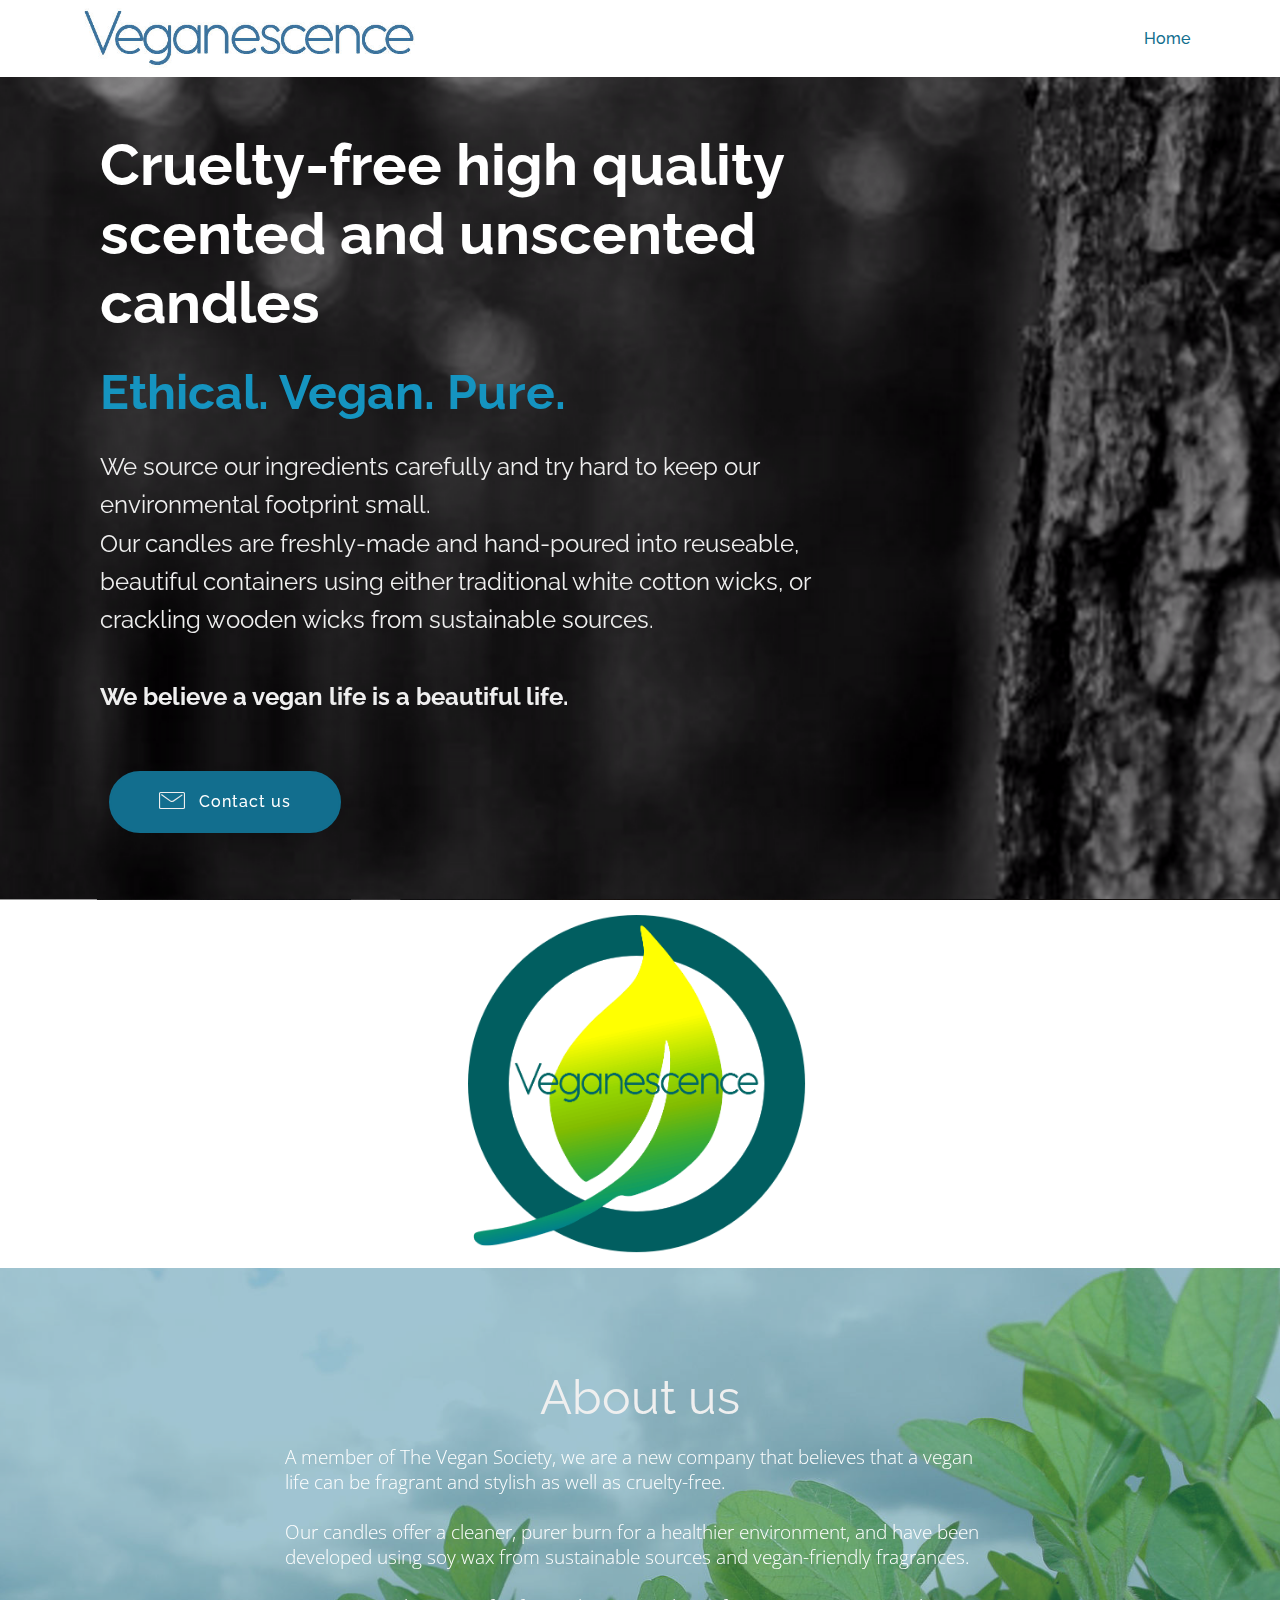
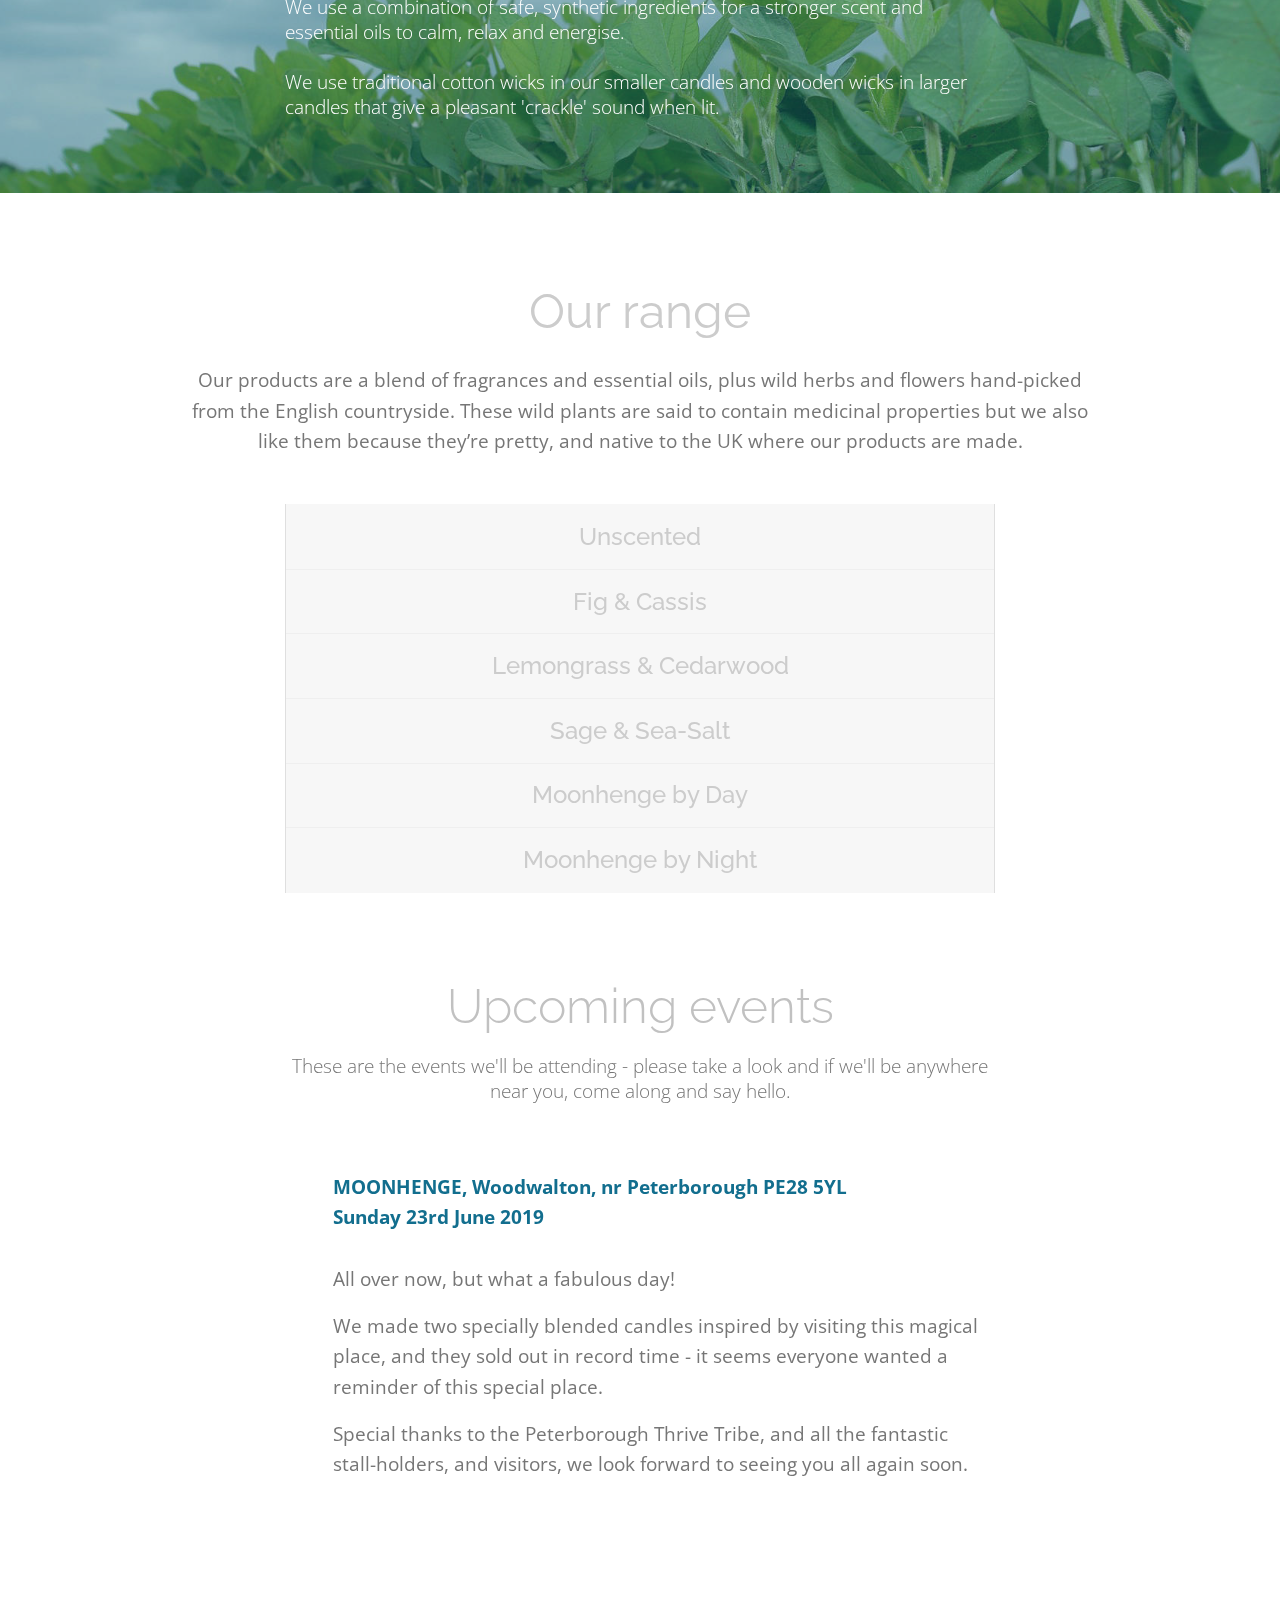
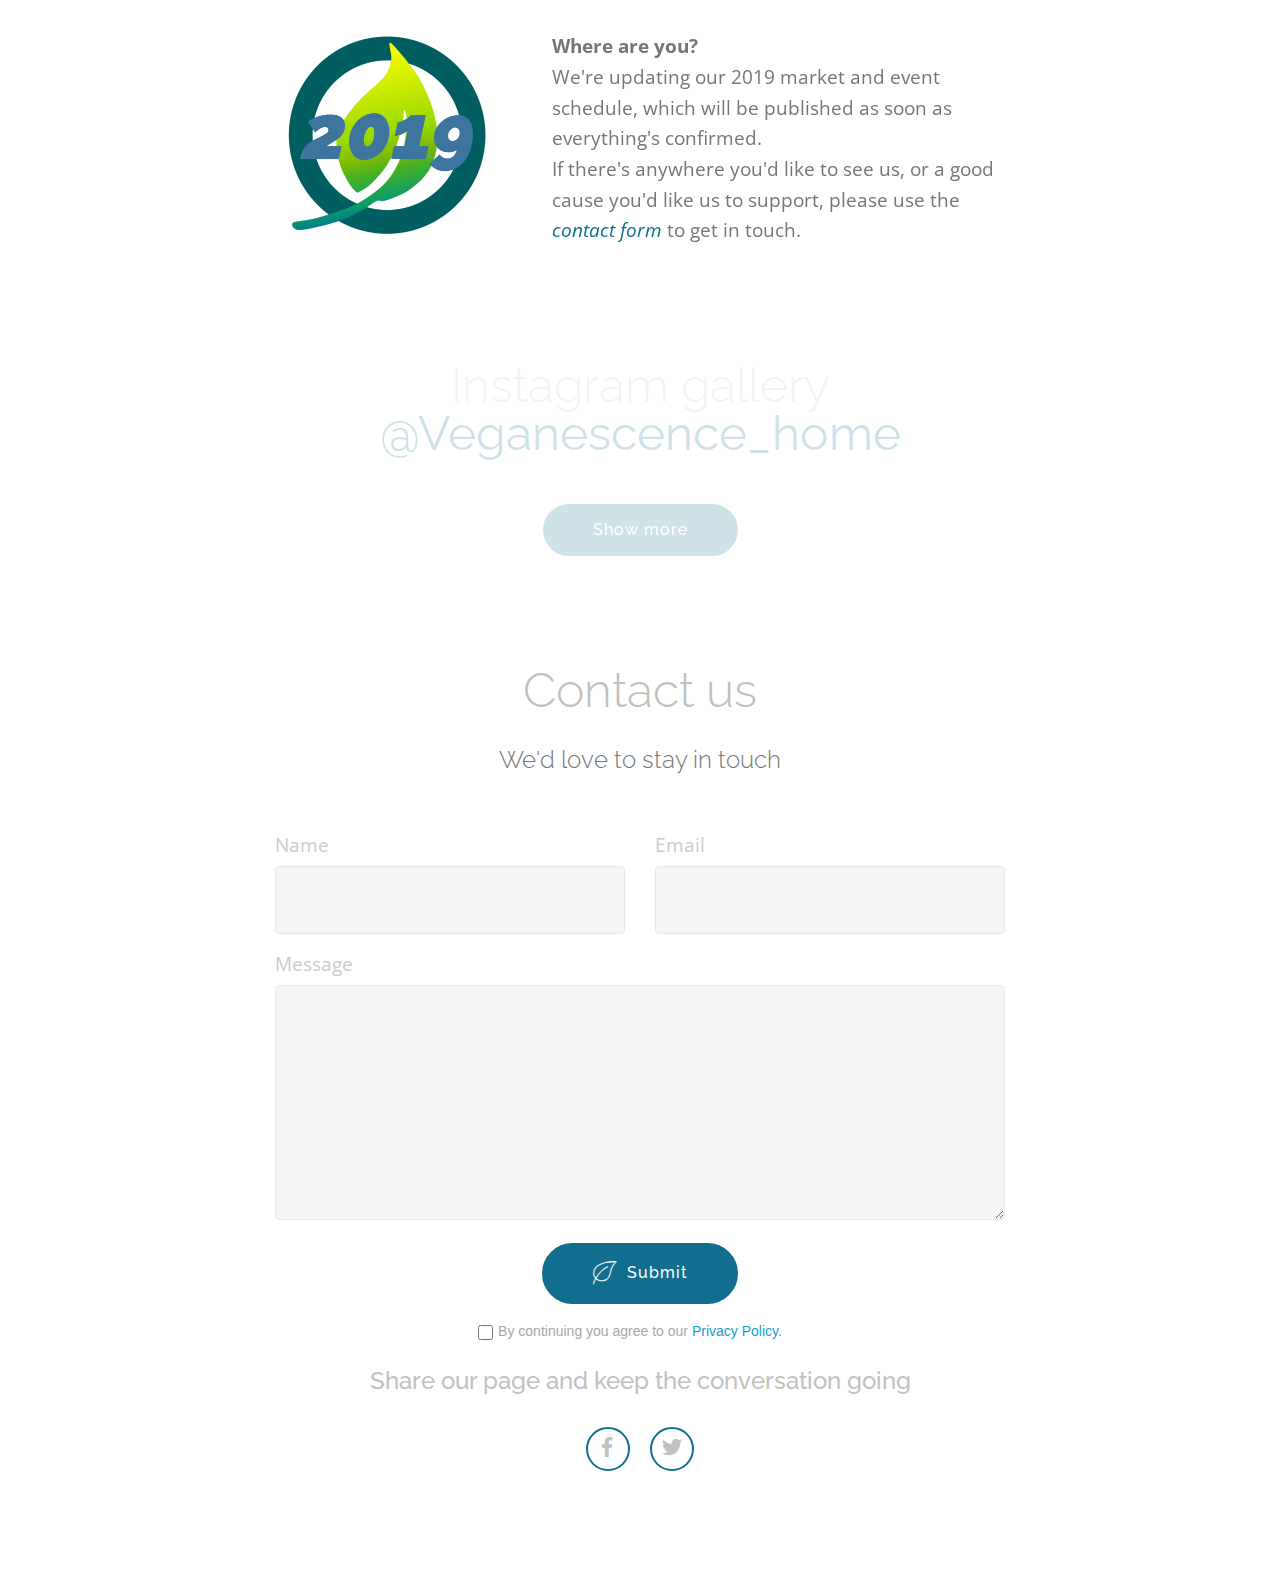
==== index.html @ c49ac2e3 "create github pages" ====
<!DOCTYPE html>
<html  >
<head>
  
  <meta charset="UTF-8">
  <meta http-equiv="X-UA-Compatible" content="IE=edge">
  
  <meta name="viewport" content="width=device-width, initial-scale=1, minimum-scale=1">
  <link rel="shortcut icon" href="assets/images/leaf-and-logo-recoloured-128x128.png" type="image/x-icon">
  <meta name="description" content="">
  
  <title>Veganescence home</title>
  <link rel="stylesheet" href="assets/icon54/style.css">
  <link rel="stylesheet" href="assets/web/assets/mobirise-icons/mobirise-icons.css">
  <link rel="stylesheet" href="assets/tether/tether.min.css">
  <link rel="stylesheet" href="assets/soundcloud-plugin/style.css">
  <link rel="stylesheet" href="assets/bootstrap/css/bootstrap.min.css">
  <link rel="stylesheet" href="assets/bootstrap/css/bootstrap-grid.min.css">
  <link rel="stylesheet" href="assets/bootstrap/css/bootstrap-reboot.min.css">
  <link rel="stylesheet" href="assets/dropdown/css/style.css">
  <link rel="stylesheet" href="assets/socicon/css/styles.css">
  <link rel="stylesheet" href="assets/gdpr-plugin/gdpr-styles.css">
  <link rel="stylesheet" href="assets/style.css">
  <link rel="stylesheet" href="assets/slick.css">
  <link rel="stylesheet" href="assets/theme/css/style.css">
  <link rel="stylesheet" href="assets/mobirise/css/mbr-additional.css" type="text/css">
  
  
  <meta name="google-site-verification" content="00E-eWG_zrwMbf4WhbQDhJyusgPNL5DQu_lqqVxuyzE" />
</head>
<body>

<!-- Google Analytics -->
<meta name="google-site-verification" content="F65_4OTmsKyssplryi47KlcCEzIBiYl8vLU3C3smEeM" />
<!-- /Google Analytics -->


  <section class="menu cid-r9eDJiPaIM" once="menu" id="menu2-0">
<meta name="google-site-verification" content="Bn-AChUGsmeE2KWCGpggxDapctzQCeacWvTGCStq5SU">
    

    <nav class="navbar navbar-expand beta-menu navbar-dropdown align-items-center navbar-fixed-top navbar-toggleable-sm">
        <button class="navbar-toggler navbar-toggler-right" type="button" data-toggle="collapse" data-target="#navbarSupportedContent" aria-controls="navbarSupportedContent" aria-expanded="false" aria-label="Toggle navigation">
            <div class="hamburger">
                <span></span>
                <span></span>
                <span></span>
                <span></span>
            </div>
        </button>
        <div class="menu-logo">
            <div class="navbar-brand">
                <span class="navbar-logo">
                    
                        <img src="assets/images/veganescence-blue-reduced-smallest-jpg-589x106.jpg" alt="Veganescence logo" title="" style="height: 3.8rem;">
                    
                </span>
                
            </div>
        </div>
        <div class="collapse navbar-collapse" id="navbarSupportedContent">
            <ul class="navbar-nav nav-dropdown nav-right" data-app-modern-menu="true"><li class="nav-item">
                    <a class="nav-link link text-primary display-4" href="index.html#image3-m">
                        Home</a></li></ul>
            
        </div>
    </nav>
</section>

<section class="header9 cid-r9eDROsI4h mbr-fullscreen mbr-parallax-background" id="header9-2">

    

    <div class="mbr-overlay" style="opacity: 0.2; background-color: rgb(0, 0, 0);">
    </div>

    <div class="container">
        <div class="media-container-column mbr-white col-md-8">
            <h1 class="mbr-section-title align-left mbr-bold pb-3 mbr-fonts-style display-1"><br>Cruelty-free high quality scented and unscented candles</h1>
            <h3 class="mbr-section-subtitle align-left mbr-light pb-3 mbr-fonts-style display-2"><span style="font-style: normal;"><strong>
                Ethical. Vegan. Pure.</strong></span></h3>
            <p class="mbr-text align-left pb-3 mbr-fonts-style display-5">We source our ingredients carefully and try hard to keep our environmental footprint small.&nbsp;<br>Our candles are freshly-made and hand-poured into reuseable, beautiful containers using either traditional white cotton wicks, or crackling wooden wicks from sustainable sources.<colour: #24c70c="">
</colour:><br><colour: #24c70c=""><strong><br></strong></colour:><colour: #24c70c=""><strong>We believe a vegan life is a beautiful life.&nbsp;</strong><br></colour:></p><p>
            </p><div class="mbr-section-btn align-left"><a class="btn btn-md btn-primary display-4" href="mailto:info@veganescence.com"><span class="mbri-letter mbr-iconfont mbr-iconfont-btn" style="color: rgb(239, 239, 239);"></span>Contact us</a></div>
        </div>
    </div>

    
</section>

<section class="cid-rouIPwHqNV" id="image3-m">

    

    <figure class="mbr-figure container">
            <div class="image-block" style="width: 31%;">
                <img src="assets/images/veganescence-trans-793x779.png" width="1400" alt="" title="">
                
            </div>
    </figure>
</section>

<section class="mbr-section content5 cid-r9eEezEcfC" id="content5-5">

    

    <div class="mbr-overlay" style="opacity: 0.4; background-color: rgb(18, 110, 142);">
    </div>

    <div class="container">
        <div class="media-container-row">
            <div class="title col-12 col-md-8">
                <h2 class="align-center mbr-bold mbr-white pb-3 mbr-fonts-style display-2"><span style="font-weight: normal;">
                    About us</span></h2>
                <h3 class="mbr-section-subtitle align-center mbr-light mbr-white pb-3 mbr-fonts-style display-7">A member of The Vegan Society, we are a new company that believes that a vegan life can be fragrant and stylish as well as cruelty-free. <br><br>Our candles offer a cleaner, purer burn for a healthier environment, and have been developed using soy wax from sustainable sources and vegan-friendly fragrances. <br><br>We use a combination of safe, synthetic ingredients for a stronger scent and essential oils to calm, relax and energise. <br><br>We use traditional cotton wicks in our smaller candles and wooden wicks in larger candles that give a pleasant 'crackle' sound when lit.<br><br><br></h3>
                
                
            </div>
        </div>
    </div>
</section>

<section class="header1 cid-rxaOQc216j" id="header16-10">

    

    

    <div class="container">
        <div class="row justify-content-md-center">
            <div class="col-md-10 align-center">
                <h1 class="mbr-section-title mbr-bold pb-3 mbr-fonts-style display-2"><span style="font-weight: normal;">
                    Our range</span></h1>
                
                <p class="mbr-text pb-3 mbr-fonts-style display-7">Our products are a blend of fragrances and essential oils, plus wild herbs and flowers hand-picked from the English countryside. These wild plants are said to contain medicinal properties but we&nbsp;also like them because they’re pretty, and native to the UK where our products are made.</p>
                
            </div>
        </div>
    </div>

</section>

<section class="accordion1 cid-rae9L5MYE5" id="accordion1-9">

    

    
    <div class="container">
        <div class="media-container-row">
            <div class="col-12 col-md-8">
                <div class="section-head text-center space30">
                    
                </div>
                <div class="clearfix"></div>
                <div id="bootstrap-accordion_22" class="panel-group accordionStyles accordion" role="tablist" aria-multiselectable="true">
                    <div class="card">
                        <div class="card-header" role="tab" id="headingOne">
                            <a role="button" class="panel-title collapsed text-black" data-toggle="collapse" data-core="" href="#collapse1_22" aria-expanded="false" aria-controls="collapse1">
                                <h4 class="mbr-fonts-style display-5">Unscented</h4>
                            </a>
                        </div>
                        <div id="collapse1_22" class="panel-collapse noScroll collapse " role="tabpanel" aria-labelledby="headingOne" data-parent="#bootstrap-accordion_22">
                            <div class="panel-body p-4">
                                <p class="mbr-fonts-style panel-text display-7">
                                   All the crackle without any fragrance, a clean burn perfect for dinner parties, offering a gentle ambient light.&nbsp;<br><br>Please <a href="index.html#form1-9" class="text-danger">get in touch</a> if you're interested in buying vegan candles.</p>
                            </div>
                        </div>
                    </div>
                    <div class="card">
                        <div class="card-header" role="tab" id="headingTwo">
                            <a role="button" class="collapsed panel-title text-black" data-toggle="collapse" data-core="" href="#collapse2_22" aria-expanded="false" aria-controls="collapse2">
                                <h4 class="mbr-fonts-style display-5">Fig &amp; Cassis</h4>
                            </a>
                            
                        </div>
                        <div id="collapse2_22" class="panel-collapse noScroll collapse" role="tabpanel" aria-labelledby="headingTwo" data-parent="#bootstrap-accordion_22">
                            <div class="panel-body p-4">
                                <p class="mbr-fonts-style panel-text display-7">A combination of cassis base notes, fig middle notes and a hint of lime essential oil to sharpen the senses.<br><br>Please <a href="index.html#form1-9" class="text-danger">get in touch</a> if you're interested in buying vegan candles.<br></p>
                            </div>
                        </div>
                    </div>
                    <div class="card">
                        <div class="card-header" role="tab" id="headingThree">
                            <a role="button" class="collapsed text-black panel-title" data-toggle="collapse" data-core="" href="#collapse3_22" aria-expanded="false" aria-controls="collapse3">
                                <h4 class="mbr-fonts-style display-5">Lemongrass &amp; Cedarwood</h4>
                            </a>
                        </div>
                        <div id="collapse3_22" class="panel-collapse noScroll collapse" role="tabpanel" aria-labelledby="headingThree" data-parent="#bootstrap-accordion_22">
                            <div class="panel-body p-4">
                                <p class="mbr-fonts-style panel-text display-7">The sharp cut-through of the lemongrass blends perfectly with the strength of cedarwood and sage making it a perfect choice for those who like a citrus and herby fragrance.<br><br>Please <a href="index.html#form1-9" class="text-danger">get in touch</a> if you're interested in buying vegan candles.<br></p>
                            </div>
                        </div>
                    </div>
                    <div class="card">
                        <div class="card-header" role="tab" id="headingFour">
                            <a role="button" class="collapsed panel-title text-black" data-toggle="collapse" data-core="" href="#collapse4_22" aria-expanded="false" aria-controls="collapse4">
                                <h4 class="mbr-fonts-style display-5">Sage &amp; Sea-Salt</h4>
                            </a> 
                        </div>
                        <div id="collapse4_22" class="panel-collapse noScroll collapse" role="tabpanel" aria-labelledby="headingFour" data-parent="#bootstrap-accordion_22">
                            <div class="panel-body p-4">
                                <p class="mbr-fonts-style panel-text display-7">
                                   Earthy and aromatic, reminiscent of windy, fresh days on the beach and crunchy saltiness.<br><br>Please <a href="index.html#form1-9" class="text-danger">get in touch</a> if you're interested in buying vegan candles.<br></p>
                            </div>
                        </div>
                    </div>
                    <div class="card">
                        <div class="card-header" role="tab" id="headingFive">
                            <a role="button" class="collapsed panel-title text-black" data-toggle="collapse" data-core="" href="#collapse5_22" aria-expanded="false" aria-controls="collapse5">
                                <h4 class="mbr-fonts-style display-5">Moonhenge by Day</h4>
                            </a>
                        </div>
                        <div id="collapse5_22" class="panel-collapse noScroll collapse" role="tabpanel" aria-labelledby="headingFive" data-parent="#bootstrap-accordion_22">
                            <div class="panel-body p-4">
                                <p class="mbr-fonts-style panel-text display-7">
                                   Blackberry, bay and blue mallow - a refreshing and herby day-time blend with blue mallow to soothe dry throats and ease congestion, promoting spiritual healing.<br><br>Please <a href="index.html#form1-9" class="text-danger">get in touch</a> if you're interested in buying vegan candles.<br></p>
                            </div>
                        </div>
                    </div>
                    <div class="card">
                        <div class="card-header" role="tab" id="headingSix">
                            <a role="button" class="collapsed panel-title text-black" data-toggle="collapse" data-core="" href="#collapse6_22" aria-expanded="false" aria-controls="collapse6">
                                <h4 class="mbr-fonts-style display-5">Moonhenge by Night</h4>
                            </a>
                        </div>
                        <div id="collapse6_22" class="panel-collapse noScroll collapse" role="tabpanel" aria-labelledby="headingSix" data-parent="#bootstrap-accordion_22">
                            <div class="panel-body p-4">
                                <p class="mbr-fonts-style panel-text display-7">Honeysuckle, elderflower and red clover - red clover supports hormonal balance, elderflower soothes sinuses, and honeysuckle relieves headaches.<br>
<br>Please <a href="index.html#form1-9" class="text-danger">get in touch</a> if you're interested in buying vegan candles.<br></p>
                            </div>
                        </div>
                    </div>
                </div>
            </div>
        </div>
    </div>
</section>

<section class="mbr-section content4 cid-rc9CYqu63I" id="content4-9">

    

    <div class="container">
        <div class="media-container-row">
            <div class="title col-12 col-md-8">
                <h2 class="align-center pb-3 mbr-fonts-style display-2">
                    Upcoming events</h2>
                <h3 class="mbr-section-subtitle align-center mbr-light mbr-fonts-style display-7">
                    These are the events we'll be attending - please take a look and if we'll be anywhere near you, come along and say hello.</h3>
                
            </div>
        </div>
    </div>
</section>

<section class="mbr-section article content11 cid-rqJiaNnoNo" id="content11-o">
     

    <div class="container">
        <div class="media-container-row">
            <div class="mbr-text counter-container col-12 col-md-8 mbr-fonts-style display-7">
                <ol><li><font color="#126e8e"><strong>MOONHENGE, Woodwalton, nr Peterborough PE28 5YL<br>Sunday 23rd June 2019 <br></strong></font><br>All over now, but what a fabulous day!</li><li>We made two specially blended candles inspired by visiting this magical place, and they sold out in record time - it seems everyone wanted a reminder of this special place.</li><li>Special thanks to the Peterborough Thrive Tribe, and all the fantastic stall-holders, and visitors, we look forward to seeing you all again soon.</li>
                </ol>
            </div>
        </div>
    </div>
</section>

<section class="mbr-section content6 cid-rcJ7CkDLM9" id="content6-e">
    
     
    
    <div class="container">
        <div class="media-container-row">
            <div class="col-12 col-md-8">
                <div class="media-container-row">
                    <div class="mbr-figure" style="width: 55%;">
                      <img src="assets/images/veganescence-2019-good-colour-406x419.png" alt="" title="">  
                    </div>
                    <div class="media-content">
                        <div class="mbr-section-text">
                            <p class="mbr-text mb-0 mbr-fonts-style display-7">
                               <strong>Where are you?</strong>&nbsp;<br>We're updating our 2019 market and event schedule, which will be published as soon as everything's confirmed.<br>If there's anywhere you'd like to see us, or a good cause you'd like us to support, please use the <a href="index.html#form1-9"><em>contact form</em></a> to get in touch.&nbsp;</p>
                        </div>
                    </div>
                </div>
            </div>
        </div>
    </div>
</section>

<section class="mbr-instagram-feed" data-rows="2" data-per-row-slider="" data-spacing="5" data-full-width="" data-token="9265409425.727bfe1.0979b0b87ac9447a847e7ce1101e1981" data-per-row-grid="3" id="instagram-feed-block-b" data-rv-view="21" style="background-color: rgb(255, 255, 255); padding-top: 40px; padding-bottom: 40px;">
    
    <div class="container container_toggle">
        <div class="row">
            <div class="col">
                <div class="inst">
                    <h1 class="inst__title align-center mbr-fonts-style display-2">Instagram gallery<br><a href="https://www.instagram.com/veganescence_home/">@Veganescence_home</a></h1>
                    <div class="inst__content"></div>
                    <div class="inst__more mbr-section-btn align-center" buttons="0"><a class="btn btn-md btn-primary display-4" href="#" data-max-id="2041002819712019771_9265409425">Show more</a></div>
                </div>
            </div>
        </div>
    </div>
</section>

<section class="mbr-section form1 cid-r9eQHsbmuJ" id="form1-9">

    

    
    <div class="container">
        <div class="row justify-content-center">
            <div class="title col-12 col-lg-8">
                <h2 class="mbr-section-title align-center pb-3 mbr-fonts-style display-2">
                    Contact us</h2>
                <h3 class="mbr-section-subtitle align-center mbr-light pb-3 mbr-fonts-style display-5">
                    We'd love to stay in touch</h3>
            </div>
        </div>
    </div>
    <div class="container">
        <div class="row justify-content-center">
            <div class="media-container-column col-lg-8" data-form-type="formoid">
                    <div data-form-alert="" hidden="">Thank you for filling out the form - we'll be in touch shortly to tell you about our new products.</div>
            
                    <form class="mbr-form" action="https://mobirise.com/" method="post" data-form-title="Mobirise Form"><input type="hidden" name="email" data-form-email="true" value="SOBX8NS2iQ9MC3R77Upc4aUXW4fEwPzd2u04Gye5oWXOZBl3jSd9AAd6V3YV78Xa/O0pIxVLxfMDo8USPw622Nkesbk9gZm5WW+ZYP1+tYWecBVeEnFc/YiaMAiOpUIK">
                        <div class="row row-sm-offset">
                            <div class="col-md-4 multi-horizontal" data-for="name">
                                <div class="form-group">
                                    <label class="form-control-label mbr-fonts-style display-7" for="name-form1-9">Name</label>
                                    <input type="text" class="form-control" name="name" data-form-field="Name" required="" id="name-form1-9">
                                </div>
                            </div>
                            <div class="col-md-4 multi-horizontal" data-for="email">
                                <div class="form-group">
                                    <label class="form-control-label mbr-fonts-style display-7" for="email-form1-9">Email</label>
                                    <input type="email" class="form-control" name="email" data-form-field="Email" required="" id="email-form1-9">
                                </div>
                            </div>
                            
                        </div>
                        <div class="form-group" data-for="message">
                            <label class="form-control-label mbr-fonts-style display-7" for="message-form1-9">Message</label>
                            <textarea type="text" class="form-control" name="message" rows="7" data-form-field="Message" id="message-form1-9"></textarea>
                        </div>
            
                        <span class="input-group-btn"><button href="" type="submit" class="btn btn-form btn-primary display-4"><span class="icon54-v1-leaf-1 mbr-iconfont mbr-iconfont-btn" style="color: rgb(239, 239, 239);"></span>Submit</button></span>
                    <span class="gdpr-block">
<label>
<span class="textGDPR" style="color: #a7a7a7"><input type="checkbox" name="gdpr" id="gdpr-form1-9" required="">By continuing you agree to our <a style="color: #149dcc; text-decoration: none;" href="https://veganescence.github.io/privacy.html" target="_blank">Privacy Policy.</a></span>
</label>
</span></form>
            </div>
        </div>
    </div>
</section>

<section class="cid-r9eEEuUS3B" id="social-buttons1-7">
    
    

    

    <div class="container">
        <div class="media-container-row">
            <div class="col-md-8 align-center">
                <h2 class="pb-3 mbr-section-title mbr-fonts-style display-5">Share our page and keep the conversation going</h2>
                <div>
                    <div class="mbr-social-likes" data-counters="false">
                        <span class="btn btn-social facebook mx-2" title="Share link on Facebook">
                            <i class="socicon socicon-facebook"></i>
                        </span>
                        <span class="btn btn-social twitter mx-2" title="Share link on Twitter">
                            <i class="socicon socicon-twitter"></i>
                        </span>
                        
                        
                        
                    </div>
                </div>
            </div>
        </div>
    </div>
</section>

<section once="" class="cid-raeEOEmRXW mbr-reveal" id="footer6-c">

    

    

    <div class="container">
        <div class="media-container-row align-center mbr-white">
            <div class="col-12">
                <p class="mbr-text mb-0 mbr-fonts-style display-4">
                    <a href="mailto:info@veganescence.com">© Copyright 2018 Veganescence - All Rights Reserved</a>
                </p>
            </div>
        </div>
    </div>
</section>


  <script src="assets/web/assets/jquery/jquery.min.js"></script>
  <script src="assets/popper/popper.min.js"></script>
  <script src="assets/tether/tether.min.js"></script>
  <script src="assets/bootstrap/js/bootstrap.min.js"></script>
  <script src="assets/touchswipe/jquery.touch-swipe.min.js"></script>
  <script src="assets/dropdown/js/script.min.js"></script>
  <script src="assets/parallax/jarallax.min.js"></script>
  <script src="assets/mbr-switch-arrow/mbr-switch-arrow.js"></script>
  <script src="assets/smoothscroll/smooth-scroll.js"></script>
  <script src="assets/sociallikes/social-likes.js"></script>
  <script src="assets/index.js"></script>
  <script src="assets/slick.min.js"></script>
  <script src="assets/theme/js/script.js"></script>
  <script src="assets/formoid/formoid.min.js"></script>
  
  
</body>
</html>
---- assets/icon54/style.css ----
@font-face {
    font-family: 'icon54';
    src: url('fonts/icon54.eot?uf6sbu');
    src: url('fonts/icon54.eot?uf6sbu#iefix') format('embedded-opentype'),
        url('fonts/icon54.ttf?uf6sbu') format('truetype'),
        url('fonts/icon54.woff?uf6sbu') format('woff'),
        url('fonts/icon54.svg?uf6sbu#icon54') format('svg');
    font-weight: normal;
    font-style: normal;
}

[class^='icon54-v1-'],
[class*=' icon54-v1-'] {
    /* use !important to prevent issues with browser extensions that change fonts */
    font-family: 'icon54' !important;
    speak: none;
    font-style: normal;
    font-weight: normal;
    font-variant: normal;
    text-transform: none;
    line-height: 1;

    /* Better Font Rendering =========== */
    -webkit-font-smoothing: antialiased;
    -moz-osx-font-smoothing: grayscale;
}

.icon54-v1-add-bag::before {
    content: '\e900';
}
.icon54-v1-add-cart2::before {
    content: '\e901';
}
.icon54-v1-add-chat1::before {
    content: '\e902';
}
.icon54-v1-add-chat2::before {
    content: '\e903';
}
.icon54-v1-add-chat3::before {
    content: '\e904';
}
.icon54-v1-bitcoin-bag::before {
    content: '\e905';
}
.icon54-v1-bitcoin-cart::before {
    content: '\e906';
}
.icon54-v1-cart::before {
    content: '\e907';
}
.icon54-v1-char-search2::before {
    content: '\e908';
}
.icon54-v1-chat-1::before {
    content: '\e909';
}
.icon54-v1-chat-2::before {
    content: '\e90a';
}
.icon54-v1-chat-3::before {
    content: '\e90b';
}
.icon54-v1-chat-bubble1::before {
    content: '\e90c';
}
.icon54-v1-chat-bubble2::before {
    content: '\e90d';
}
.icon54-v1-chat-bubble4::before {
    content: '\e90e';
}
.icon54-v1-chat-bubble5::before {
    content: '\e90f';
}
.icon54-v1-chat-buble3::before {
    content: '\e910';
}
.icon54-v1-chat-delete1::before {
    content: '\e911';
}
.icon54-v1-chat-delete2::before {
    content: '\e912';
}
.icon54-v1-chat-delete3::before {
    content: '\e913';
}
.icon54-v1-chat-error1::before {
    content: '\e914';
}
.icon54-v1-chat-error2::before {
    content: '\e915';
}
.icon54-v1-chat-error3::before {
    content: '\e916';
}
.icon54-v1-chat-help1::before {
    content: '\e917';
}
.icon54-v1-chat-help2::before {
    content: '\e918';
}
.icon54-v1-chat-help3::before {
    content: '\e919';
}
.icon54-v1-chat-remouve1::before {
    content: '\e91a';
}
.icon54-v1-chat-remouve2::before {
    content: '\e91b';
}
.icon54-v1-chat-remouve3::before {
    content: '\e91c';
}
.icon54-v1-chat-search1::before {
    content: '\e91d';
}
.icon54-v1-chat-search3::before {
    content: '\e91e';
}
.icon54-v1-chat-settings1::before {
    content: '\e91f';
}
.icon54-v1-chat-settings2::before {
    content: '\e920';
}
.icon54-v1-chat-settings3::before {
    content: '\e921';
}
.icon54-v1-chat-user1::before {
    content: '\e922';
}
.icon54-v1-chat-user2::before {
    content: '\e923';
}
.icon54-v1-chat-user3::before {
    content: '\e924';
}
.icon54-v1-chat-user4::before {
    content: '\e925';
}
.icon54-v1-check-out::before {
    content: '\e926';
}
.icon54-v1-clear-bag::before {
    content: '\e927';
}
.icon54-v1-clear-cart2::before {
    content: '\e928';
}
.icon54-v1-conference-chat::before {
    content: '\e929';
}
.icon54-v1-conference-speach::before {
    content: '\e92a';
}
.icon54-v1-credit-card::before {
    content: '\e92b';
}
.icon54-v1-cuppon::before {
    content: '\e92c';
}
.icon54-v1-dismiss-bag::before {
    content: '\e92d';
}
.icon54-v1-dismiss-cart::before {
    content: '\e92e';
}
.icon54-v1-dismiss-chat1::before {
    content: '\e92f';
}
.icon54-v1-dismiss-chat2::before {
    content: '\e930';
}
.icon54-v1-dismiss-chat3::before {
    content: '\e931';
}
.icon54-v1-dollar-bag::before {
    content: '\e932';
}
.icon54-v1-dollar-cart::before {
    content: '\e933';
}
.icon54-v1-done-bag::before {
    content: '\e934';
}
.icon54-v1-done-cat::before {
    content: '\e935';
}
.icon54-v1-dream-bubble1::before {
    content: '\e936';
}
.icon54-v1-dream-bubble2::before {
    content: '\e937';
}
.icon54-v1-dreamimg-2::before {
    content: '\e938';
}
.icon54-v1-dreaming-1::before {
    content: '\e939';
}
.icon54-v1-euro-bag::before {
    content: '\e93a';
}
.icon54-v1-euro-cart::before {
    content: '\e93b';
}
.icon54-v1-favorite-bag::before {
    content: '\e93c';
}
.icon54-v1-favorite-cart::before {
    content: '\e93d';
}
.icon54-v1-favorite-chat1::before {
    content: '\e93e';
}
.icon54-v1-favorite-chat2::before {
    content: '\e93f';
}
.icon54-v1-favorite-chat3::before {
    content: '\e940';
}
.icon54-v1-full-cart2::before {
    content: '\e941';
}
.icon54-v1-gift-box2::before {
    content: '\e942';
}
.icon54-v1-gift-card2::before {
    content: '\e943';
}
.icon54-v1-home-bag::before {
    content: '\e944';
}
.icon54-v1-hot-offer::before {
    content: '\e945';
}
.icon54-v1-mobile-shopping1::before {
    content: '\e946';
}
.icon54-v1-mobile-shopping2::before {
    content: '\e947';
}
.icon54-v1-on-sale2::before {
    content: '\e948';
}
.icon54-v1-on-sale::before {
    content: '\e949';
}
.icon54-v1-online-shopping1::before {
    content: '\e94a';
}
.icon54-v1-online-store::before {
    content: '\e94b';
}
.icon54-v1-open-box::before {
    content: '\e94c';
}
.icon54-v1-pound-bag::before {
    content: '\e94d';
}
.icon54-v1-pound-cart::before {
    content: '\e94e';
}
.icon54-v1-remouve-bag::before {
    content: '\e94f';
}
.icon54-v1-remouve-cart2::before {
    content: '\e950';
}
.icon54-v1-rotate-2::before {
    content: '\e951';
}
.icon54-v1-search-bag::before {
    content: '\e952';
}
.icon54-v1-search-cart::before {
    content: '\e953';
}
.icon54-v1-secure-shopping3::before {
    content: '\e954';
}
.icon54-v1-secure-shopping4::before {
    content: '\e955';
}
.icon54-v1-secure-shopping5::before {
    content: '\e956';
}
.icon54-v1-share-conversation1::before {
    content: '\e957';
}
.icon54-v1-share-conversation2::before {
    content: '\e958';
}
.icon54-v1-share-conversation3::before {
    content: '\e959';
}
.icon54-v1-shipping-box::before {
    content: '\e95a';
}
.icon54-v1-shipping-scedule::before {
    content: '\e95b';
}
.icon54-v1-shipping::before {
    content: '\e95c';
}
.icon54-v1-shopping-bag::before {
    content: '\e95d';
}
.icon54-v1-video-message::before {
    content: '\e95e';
}
.icon54-v1-voice-message::before {
    content: '\e95f';
}
.icon54-v1-web-shop1::before {
    content: '\e960';
}
.icon54-v1-web-shop2::before {
    content: '\e961';
}
.icon54-v1-web-shop3::before {
    content: '\e962';
}
.icon54-v1-d-blockchart1::before {
    content: '\e963';
}
.icon54-v1-112::before {
    content: '\e964';
}
.icon54-v1-911::before {
    content: '\e965';
}
.icon54-v1-add-call::before {
    content: '\e966';
}
.icon54-v1-balloons::before {
    content: '\e967';
}
.icon54-v1-baseball-cap::before {
    content: '\e968';
}
.icon54-v1-bat-man::before {
    content: '\e969';
}
.icon54-v1-block-call::before {
    content: '\e96a';
}
.icon54-v1-block-chart1::before {
    content: '\e96b';
}
.icon54-v1-block-chart2::before {
    content: '\e96c';
}
.icon54-v1-block-chart3::before {
    content: '\e96d';
}
.icon54-v1-bluetuth-phonespeaker::before {
    content: '\e96e';
}
.icon54-v1-call-24h::before {
    content: '\e96f';
}
.icon54-v1-call-center24h::before {
    content: '\e970';
}
.icon54-v1-call-forward::before {
    content: '\e971';
}
.icon54-v1-call-made::before {
    content: '\e972';
}
.icon54-v1-call-recieved::before {
    content: '\e973';
}
.icon54-v1-call-reservation::before {
    content: '\e974';
}
.icon54-v1-clear-call::before {
    content: '\e975';
}
.icon54-v1-crain-hook::before {
    content: '\e976';
}
.icon54-v1-decreasing-chart1::before {
    content: '\e977';
}
.icon54-v1-decreasing-chart2::before {
    content: '\e978';
}
.icon54-v1-delayed-call::before {
    content: '\e979';
}
.icon54-v1-diagram-1::before {
    content: '\e97a';
}
.icon54-v1-diagram-2::before {
    content: '\e97b';
}
.icon54-v1-diagram-3::before {
    content: '\e97c';
}
.icon54-v1-diagram-4::before {
    content: '\e97d';
}
.icon54-v1-dial-pad2::before {
    content: '\e97e';
}
.icon54-v1-dot-chart1::before {
    content: '\e97f';
}
.icon54-v1-dot-chart2::before {
    content: '\e980';
}
.icon54-v1-dot-chart3::before {
    content: '\e981';
}
.icon54-v1-enter-1::before {
    content: '\e982';
}
.icon54-v1-enter-2::before {
    content: '\e983';
}
.icon54-v1-exit-1::before {
    content: '\e984';
}
.icon54-v1-exit-2::before {
    content: '\e985';
}
.icon54-v1-fax-phone::before {
    content: '\e986';
}
.icon54-v1-fragment-chart::before {
    content: '\e987';
}
.icon54-v1-hold-theline::before {
    content: '\e988';
}
.icon54-v1-id-tag::before {
    content: '\e989';
}
.icon54-v1-increasing-chart1::before {
    content: '\e98a';
}
.icon54-v1-increasing-chart2::before {
    content: '\e98b';
}
.icon54-v1-key-2::before {
    content: '\e98c';
}
.icon54-v1-key-hole1::before {
    content: '\e98d';
}
.icon54-v1-key-hole2::before {
    content: '\e98e';
}
.icon54-v1-landscape-chart::before {
    content: '\e98f';
}
.icon54-v1-line-chart1::before {
    content: '\e990';
}
.icon54-v1-line-chart2::before {
    content: '\e991';
}
.icon54-v1-line-chart3::before {
    content: '\e992';
}
.icon54-v1-lock-1::before {
    content: '\e993';
}
.icon54-v1-lock-call::before {
    content: '\e994';
}
.icon54-v1-lock-user1::before {
    content: '\e995';
}
.icon54-v1-lock-user2::before {
    content: '\e996';
}
.icon54-v1-login-form1::before {
    content: '\e997';
}
.icon54-v1-login-form2::before {
    content: '\e998';
}
.icon54-v1-marge-call::before {
    content: '\e999';
}
.icon54-v1-missed-call::before {
    content: '\e99a';
}
.icon54-v1-name-tag::before {
    content: '\e99b';
}
.icon54-v1-open-lock::before {
    content: '\e99c';
}
.icon54-v1-pause-call::before {
    content: '\e99d';
}
.icon54-v1-phone-1::before {
    content: '\e99e';
}
.icon54-v1-phone-2::before {
    content: '\e99f';
}
.icon54-v1-phone-3::before {
    content: '\e9a0';
}
.icon54-v1-phone-4::before {
    content: '\e9a1';
}
.icon54-v1-phone-book::before {
    content: '\e9a2';
}
.icon54-v1-phone-box::before {
    content: '\e9a3';
}
.icon54-v1-phone-intalk::before {
    content: '\e9a4';
}
.icon54-v1-phone-ring::before {
    content: '\e9a5';
}
.icon54-v1-phone-shopping::before {
    content: '\e9a6';
}
.icon54-v1-pie-chart1::before {
    content: '\e9a7';
}
.icon54-v1-pie-chart2::before {
    content: '\e9a8';
}
.icon54-v1-pie-chart3::before {
    content: '\e9a9';
}
.icon54-v1-pin-code::before {
    content: '\e9aa';
}
.icon54-v1-public-phone::before {
    content: '\e9ab';
}
.icon54-v1-recall::before {
    content: '\e9ac';
}
.icon54-v1-record-call::before {
    content: '\e9ad';
}
.icon54-v1-remouve-call::before {
    content: '\e9ae';
}
.icon54-v1-ring-chart1::before {
    content: '\e9af';
}
.icon54-v1-ring-chart2::before {
    content: '\e9b0';
}
.icon54-v1-signal-0::before {
    content: '\e9b1';
}
.icon54-v1-signal-1::before {
    content: '\e9b2';
}
.icon54-v1-signal-2::before {
    content: '\e9b3';
}
.icon54-v1-signal-3::before {
    content: '\e9b4';
}
.icon54-v1-signal-4::before {
    content: '\e9b5';
}
.icon54-v1-signal-5::before {
    content: '\e9b6';
}
.icon54-v1-sinus::before {
    content: '\e9b7';
}
.icon54-v1-split-call::before {
    content: '\e9b8';
}
.icon54-v1-success-chart::before {
    content: '\e9b9';
}
.icon54-v1-table-chart1::before {
    content: '\e9ba';
}
.icon54-v1-table-chart2::before {
    content: '\e9bb';
}
.icon54-v1-tangent::before {
    content: '\e9bc';
}
.icon54-v1-bedroom::before {
    content: '\e9bd';
}
.icon54-v1-fingertouch::before {
    content: '\e9be';
}
.icon54-v1-hour::before {
    content: '\e9bf';
}
.icon54-v1-bedroom2::before {
    content: '\e9c0';
}
.icon54-v1-files::before {
    content: '\e9c1';
}
.icon54-v1-fingertouch2::before {
    content: '\e9c2';
}
.icon54-v1-files2::before {
    content: '\e9c3';
}
.icon54-v1-fingertouch3::before {
    content: '\e9c4';
}
.icon54-v1-starbed::before {
    content: '\e9c5';
}
.icon54-v1-g-network::before {
    content: '\e9c6';
}
.icon54-v1-gp-doc::before {
    content: '\e9c7';
}
.icon54-v1-fingerroatate::before {
    content: '\e9c8';
}
.icon54-v1-fingertouch4::before {
    content: '\e9c9';
}
.icon54-v1-g-network2::before {
    content: '\e9ca';
}
.icon54-v1-starhotel1::before {
    content: '\e9cb';
}
.icon54-v1-starhotel2::before {
    content: '\e9cc';
}
.icon54-v1-ball::before {
    content: '\e9cd';
}
.icon54-v1-min::before {
    content: '\e9ce';
}
.icon54-v1-by7::before {
    content: '\e9cf';
}
.icon54-v1-min2::before {
    content: '\e9d0';
}
.icon54-v1-min3::before {
    content: '\e9d1';
}
.icon54-v1-abascus-calculator::before {
    content: '\e9d2';
}
.icon54-v1-accordion::before {
    content: '\e9d3';
}
.icon54-v1-acrobat-file::before {
    content: '\e9d4';
}
.icon54-v1-add-basket::before {
    content: '\e9d5';
}
.icon54-v1-add-bookmark::before {
    content: '\e9d6';
}
.icon54-v1-add-card::before {
    content: '\e9d7';
}
.icon54-v1-add-cart::before {
    content: '\e9d8';
}
.icon54-v1-add-cloud::before {
    content: '\e9d9';
}
.icon54-v1-add-doc::before {
    content: '\e9da';
}
.icon54-v1-add-file::before {
    content: '\e9db';
}
.icon54-v1-add-folder::before {
    content: '\e9dc';
}
.icon54-v1-add-location::before {
    content: '\e9dd';
}
.icon54-v1-add-mail::before {
    content: '\e9de';
}
.icon54-v1-add-wifi::before {
    content: '\e9df';
}
.icon54-v1-addon-setting::before {
    content: '\e9e0';
}
.icon54-v1-addvertise::before {
    content: '\e9e1';
}
.icon54-v1-adobe-flashplayer::before {
    content: '\e9e2';
}
.icon54-v1-adobe::before {
    content: '\e9e3';
}
.icon54-v1-aif-doc::before {
    content: '\e9e4';
}
.icon54-v1-air-conditioner2::before {
    content: '\e9e5';
}
.icon54-v1-air-conditioner::before {
    content: '\e9e6';
}
.icon54-v1-air-conditioner1::before {
    content: '\e9e7';
}
.icon54-v1-airbnb::before {
    content: '\e9e8';
}
.icon54-v1-alambic::before {
    content: '\e9e9';
}
.icon54-v1-alarm-clock1::before {
    content: '\e9ea';
}
.icon54-v1-alarm-clock2::before {
    content: '\e9eb';
}
.icon54-v1-alarm-clock3::before {
    content: '\e9ec';
}
.icon54-v1-alarm-sound::before {
    content: '\e9ed';
}
.icon54-v1-align-center::before {
    content: '\e9ee';
}
.icon54-v1-align-left::before {
    content: '\e9ef';
}
.icon54-v1-align-right::before {
    content: '\e9f0';
}
.icon54-v1-all-directions::before {
    content: '\e9f1';
}
.icon54-v1-allert-card::before {
    content: '\e9f2';
}
.icon54-v1-alligator::before {
    content: '\e9f3';
}
.icon54-v1-alphabet-list::before {
    content: '\e9f4';
}
.icon54-v1-alu-recycle::before {
    content: '\e9f5';
}
.icon54-v1-amazon::before {
    content: '\e9f6';
}
.icon54-v1-ambulance-1::before {
    content: '\e9f7';
}
.icon54-v1-ambulance::before {
    content: '\e9f8';
}
.icon54-v1-amd::before {
    content: '\e9f9';
}
.icon54-v1-amex-2::before {
    content: '\e9fa';
}
.icon54-v1-amex::before {
    content: '\e9fb';
}
.icon54-v1-amplifier-1::before {
    content: '\e9fc';
}
.icon54-v1-amplifier-2::before {
    content: '\e9fd';
}
.icon54-v1-analogue-antenna::before {
    content: '\e9fe';
}
.icon54-v1-anchor::before {
    content: '\e9ff';
}
.icon54-v1-android::before {
    content: '\ea00';
}
.icon54-v1-angel2::before {
    content: '\ea01';
}
.icon54-v1-angel::before {
    content: '\ea02';
}
.icon54-v1-angry-birds2::before {
    content: '\ea03';
}
.icon54-v1-angry-birds::before {
    content: '\ea04';
}
.icon54-v1-anonymous-1::before {
    content: '\ea05';
}
.icon54-v1-anonymous-2::before {
    content: '\ea06';
}
.icon54-v1-ant::before {
    content: '\ea07';
}
.icon54-v1-antilop::before {
    content: '\ea08';
}
.icon54-v1-app-setting::before {
    content: '\ea09';
}
.icon54-v1-apple2::before {
    content: '\ea0a';
}
.icon54-v1-apple::before {
    content: '\ea0b';
}
.icon54-v1-appstore-2::before {
    content: '\ea0c';
}
.icon54-v1-arc-phisics::before {
    content: '\ea0d';
}
.icon54-v1-arcade::before {
    content: '\ea0e';
}
.icon54-v1-archery-1::before {
    content: '\ea0f';
}
.icon54-v1-archery-2::before {
    content: '\ea10';
}
.icon54-v1-aries::before {
    content: '\ea11';
}
.icon54-v1-army-solider::before {
    content: '\ea12';
}
.icon54-v1-artboard::before {
    content: '\ea13';
}
.icon54-v1-astronaut::before {
    content: '\ea14';
}
.icon54-v1-at-symbol::before {
    content: '\ea15';
}
.icon54-v1-ati::before {
    content: '\ea16';
}
.icon54-v1-atm-1::before {
    content: '\ea17';
}
.icon54-v1-atm-2::before {
    content: '\ea18';
}
.icon54-v1-atm-3::before {
    content: '\ea19';
}
.icon54-v1-atom::before {
    content: '\ea1a';
}
.icon54-v1-atomic-reactor::before {
    content: '\ea1b';
}
.icon54-v1-attach-file::before {
    content: '\ea1c';
}
.icon54-v1-attache-mail::before {
    content: '\ea1d';
}
.icon54-v1-attacher::before {
    content: '\ea1e';
}
.icon54-v1-attention-cloud::before {
    content: '\ea1f';
}
.icon54-v1-attention1-doc::before {
    content: '\ea20';
}
.icon54-v1-attention2-doc::before {
    content: '\ea21';
}
.icon54-v1-auction::before {
    content: '\ea22';
}
.icon54-v1-auto-flash::before {
    content: '\ea23';
}
.icon54-v1-auto-gearbox::before {
    content: '\ea24';
}
.icon54-v1-aux-cabel::before {
    content: '\ea25';
}
.icon54-v1-avi-doc::before {
    content: '\ea26';
}
.icon54-v1-backward-button::before {
    content: '\ea27';
}
.icon54-v1-backward::before {
    content: '\ea28';
}
.icon54-v1-bacteria-1::before {
    content: '\ea29';
}
.icon54-v1-bacteria-4::before {
    content: '\ea2a';
}
.icon54-v1-bad-pig::before {
    content: '\ea2b';
}
.icon54-v1-badminton::before {
    content: '\ea2c';
}
.icon54-v1-bag-1::before {
    content: '\ea2d';
}
.icon54-v1-bag-2::before {
    content: '\ea2e';
}
.icon54-v1-balance-1::before {
    content: '\ea2f';
}
.icon54-v1-balance-2::before {
    content: '\ea30';
}
.icon54-v1-bald-male::before {
    content: '\ea31';
}
.icon54-v1-ball-pen::before {
    content: '\ea32';
}
.icon54-v1-baloon::before {
    content: '\ea33';
}
.icon54-v1-banana::before {
    content: '\ea34';
}
.icon54-v1-banch::before {
    content: '\ea35';
}
.icon54-v1-bank-1::before {
    content: '\ea36';
}
.icon54-v1-bank-2::before {
    content: '\ea37';
}
.icon54-v1-bank3::before {
    content: '\ea38';
}
.icon54-v1-barbeque::before {
    content: '\ea39';
}
.icon54-v1-barcode-scanner::before {
    content: '\ea3a';
}
.icon54-v1-barcode::before {
    content: '\ea3b';
}
.icon54-v1-barrow::before {
    content: '\ea3c';
}
.icon54-v1-baseball-2::before {
    content: '\ea3d';
}
.icon54-v1-baseball::before {
    content: '\ea3e';
}
.icon54-v1-basket-1::before {
    content: '\ea3f';
}
.icon54-v1-basket-2::before {
    content: '\ea40';
}
.icon54-v1-basket-ball::before {
    content: '\ea41';
}
.icon54-v1-basket::before {
    content: '\ea42';
}
.icon54-v1-bass-key::before {
    content: '\ea43';
}
.icon54-v1-bat::before {
    content: '\ea44';
}
.icon54-v1-bath-robe::before {
    content: '\ea45';
}
.icon54-v1-battery2::before {
    content: '\ea46';
}
.icon54-v1-battery-0::before {
    content: '\ea47';
}
.icon54-v1-battery-1::before {
    content: '\ea48';
}
.icon54-v1-battery-2::before {
    content: '\ea49';
}
.icon54-v1-battery-3::before {
    content: '\ea4a';
}
.icon54-v1-battery-4::before {
    content: '\ea4b';
}
.icon54-v1-battery::before {
    content: '\ea4c';
}
.icon54-v1-battrey-charge::before {
    content: '\ea4d';
}
.icon54-v1-beach-ball::before {
    content: '\ea4e';
}
.icon54-v1-beanie-hat::before {
    content: '\ea4f';
}
.icon54-v1-bear::before {
    content: '\ea50';
}
.icon54-v1-beard-man::before {
    content: '\ea51';
}
.icon54-v1-beatle::before {
    content: '\ea52';
}
.icon54-v1-beats::before {
    content: '\ea53';
}
.icon54-v1-bee::before {
    content: '\ea54';
}
.icon54-v1-beer-mug::before {
    content: '\ea55';
}
.icon54-v1-behance::before {
    content: '\ea56';
}
.icon54-v1-bell2::before {
    content: '\ea57';
}
.icon54-v1-bell::before {
    content: '\ea58';
}
.icon54-v1-bellboy::before {
    content: '\ea59';
}
.icon54-v1-bellhop::before {
    content: '\ea5a';
}
.icon54-v1-belt::before {
    content: '\ea5b';
}
.icon54-v1-benjo::before {
    content: '\ea5c';
}
.icon54-v1-bezier-1::before {
    content: '\ea5d';
}
.icon54-v1-bezier-2::before {
    content: '\ea5e';
}
.icon54-v1-big-eye::before {
    content: '\ea5f';
}
.icon54-v1-big-jack::before {
    content: '\ea60';
}
.icon54-v1-big-shopping::before {
    content: '\ea61';
}
.icon54-v1-big-smile::before {
    content: '\ea62';
}
.icon54-v1-bike-1::before {
    content: '\ea63';
}
.icon54-v1-bike-2::before {
    content: '\ea64';
}
.icon54-v1-bike-3::before {
    content: '\ea65';
}
.icon54-v1-bike::before {
    content: '\ea66';
}
.icon54-v1-bikini::before {
    content: '\ea67';
}
.icon54-v1-binders::before {
    content: '\ea68';
}
.icon54-v1-bing::before {
    content: '\ea69';
}
.icon54-v1-binocular::before {
    content: '\ea6a';
}
.icon54-v1-bio-1::before {
    content: '\ea6b';
}
.icon54-v1-bio-2::before {
    content: '\ea6c';
}
.icon54-v1-bio-ennergy::before {
    content: '\ea6d';
}
.icon54-v1-bio-gas::before {
    content: '\ea6e';
}
.icon54-v1-biohazzard::before {
    content: '\ea6f';
}
.icon54-v1-bitcoin-2::before {
    content: '\ea70';
}
.icon54-v1-bitcoin-3::before {
    content: '\ea71';
}
.icon54-v1-bitcoin-cloud::before {
    content: '\ea72';
}
.icon54-v1-bitcoin-doc::before {
    content: '\ea73';
}
.icon54-v1-black-friday::before {
    content: '\ea74';
}
.icon54-v1-blank-file::before {
    content: '\ea75';
}
.icon54-v1-blend-tool::before {
    content: '\ea76';
}
.icon54-v1-blogger::before {
    content: '\ea77';
}
.icon54-v1-blood-drop::before {
    content: '\ea78';
}
.icon54-v1-bluetuth::before {
    content: '\ea79';
}
.icon54-v1-blututh-headset::before {
    content: '\ea7a';
}
.icon54-v1-boiled-egg::before {
    content: '\ea7b';
}
.icon54-v1-bold::before {
    content: '\ea7c';
}
.icon54-v1-bomb::before {
    content: '\ea7d';
}
.icon54-v1-bomber-man::before {
    content: '\ea7e';
}
.icon54-v1-bookmark-1::before {
    content: '\ea7f';
}
.icon54-v1-bookmark-2::before {
    content: '\ea80';
}
.icon54-v1-bookmark-3::before {
    content: '\ea81';
}
.icon54-v1-bookmark-4::before {
    content: '\ea82';
}
.icon54-v1-bookmark-settings::before {
    content: '\ea83';
}
.icon54-v1-bookmark-site2::before {
    content: '\ea84';
}
.icon54-v1-bookmark-site::before {
    content: '\ea85';
}
.icon54-v1-bookmarked-file::before {
    content: '\ea86';
}
.icon54-v1-boot::before {
    content: '\ea87';
}
.icon54-v1-botcoin-1::before {
    content: '\ea88';
}
.icon54-v1-bow-tie::before {
    content: '\ea89';
}
.icon54-v1-bow::before {
    content: '\ea8a';
}
.icon54-v1-bowler-hat::before {
    content: '\ea8b';
}
.icon54-v1-bowling-ball::before {
    content: '\ea8c';
}
.icon54-v1-bowling::before {
    content: '\ea8d';
}
.icon54-v1-boxing-bag::before {
    content: '\ea8e';
}
.icon54-v1-boxing-glov::before {
    content: '\ea8f';
}
.icon54-v1-boxing-helmet::before {
    content: '\ea90';
}
.icon54-v1-boxing-ring::before {
    content: '\ea91';
}
.icon54-v1-bra::before {
    content: '\ea92';
}
.icon54-v1-brain::before {
    content: '\ea93';
}
.icon54-v1-bread::before {
    content: '\ea94';
}
.icon54-v1-breakout::before {
    content: '\ea95';
}
.icon54-v1-bridge::before {
    content: '\ea96';
}
.icon54-v1-briefcase-1::before {
    content: '\ea97';
}
.icon54-v1-briefcase-2::before {
    content: '\ea98';
}
.icon54-v1-brightness-2::before {
    content: '\ea99';
}
.icon54-v1-brightness-3::before {
    content: '\ea9a';
}
.icon54-v1-brigthness-1::before {
    content: '\ea9b';
}
.icon54-v1-broken-glas::before {
    content: '\ea9c';
}
.icon54-v1-broken-heart::before {
    content: '\ea9d';
}
.icon54-v1-broken-link::before {
    content: '\ea9e';
}
.icon54-v1-brush-1::before {
    content: '\ea9f';
}
.icon54-v1-brush-2::before {
    content: '\eaa0';
}
.icon54-v1-bucket::before {
    content: '\eaa1';
}
.icon54-v1-buddybuilding::before {
    content: '\eaa2';
}
.icon54-v1-bug-protect::before {
    content: '\eaa3';
}
.icon54-v1-bullet-list::before {
    content: '\eaa4';
}
.icon54-v1-bulleted-list::before {
    content: '\eaa5';
}
.icon54-v1-bus-1::before {
    content: '\eaa6';
}
.icon54-v1-bus-2::before {
    content: '\eaa7';
}
.icon54-v1-bus-3::before {
    content: '\eaa8';
}
.icon54-v1-busi-2::before {
    content: '\eaa9';
}
.icon54-v1-business-man::before {
    content: '\eaaa';
}
.icon54-v1-business-woman::before {
    content: '\eaab';
}
.icon54-v1-busy-1::before {
    content: '\eaac';
}
.icon54-v1-butterfly::before {
    content: '\eaad';
}
.icon54-v1-button::before {
    content: '\eaae';
}
.icon54-v1-cab::before {
    content: '\eaaf';
}
.icon54-v1-cabine-lift::before {
    content: '\eab0';
}
.icon54-v1-cactus::before {
    content: '\eab1';
}
.icon54-v1-caffe-bean::before {
    content: '\eab2';
}
.icon54-v1-caffe-mug::before {
    content: '\eab3';
}
.icon54-v1-calculator-1::before {
    content: '\eab4';
}
.icon54-v1-calculator-2::before {
    content: '\eab5';
}
.icon54-v1-calculator-3::before {
    content: '\eab6';
}
.icon54-v1-calculator-4::before {
    content: '\eab7';
}
.icon54-v1-calendar-clock::before {
    content: '\eab8';
}
.icon54-v1-calendar::before {
    content: '\eab9';
}
.icon54-v1-call::before {
    content: '\eaba';
}
.icon54-v1-camel::before {
    content: '\eabb';
}
.icon54-v1-camera-12::before {
    content: '\eabc';
}
.icon54-v1-camera-1::before {
    content: '\eabd';
}
.icon54-v1-camera-22::before {
    content: '\eabe';
}
.icon54-v1-camera-2::before {
    content: '\eabf';
}
.icon54-v1-camera-3::before {
    content: '\eac0';
}
.icon54-v1-camera-42::before {
    content: '\eac1';
}
.icon54-v1-camera-4::before {
    content: '\eac2';
}
.icon54-v1-camera-5::before {
    content: '\eac3';
}
.icon54-v1-camera-6::before {
    content: '\eac4';
}
.icon54-v1-camera-7::before {
    content: '\eac5';
}
.icon54-v1-camera-8::before {
    content: '\eac6';
}
.icon54-v1-camera-9::before {
    content: '\eac7';
}
.icon54-v1-camera-rear::before {
    content: '\eac8';
}
.icon54-v1-camera-roll::before {
    content: '\eac9';
}
.icon54-v1-camp-bag::before {
    content: '\eaca';
}
.icon54-v1-camp-fire2::before {
    content: '\eacb';
}
.icon54-v1-camp-fire::before {
    content: '\eacc';
}
.icon54-v1-camping-knief::before {
    content: '\eacd';
}
.icon54-v1-candell::before {
    content: '\eace';
}
.icon54-v1-candy-stick::before {
    content: '\eacf';
}
.icon54-v1-candy::before {
    content: '\ead0';
}
.icon54-v1-captain-america::before {
    content: '\ead1';
}
.icon54-v1-car-1::before {
    content: '\ead2';
}
.icon54-v1-car-2::before {
    content: '\ead3';
}
.icon54-v1-car-3::before {
    content: '\ead4';
}
.icon54-v1-car-airpump::before {
    content: '\ead5';
}
.icon54-v1-car-secure::before {
    content: '\ead6';
}
.icon54-v1-car-service::before {
    content: '\ead7';
}
.icon54-v1-car-wash::before {
    content: '\ead8';
}
.icon54-v1-card-pay::before {
    content: '\ead9';
}
.icon54-v1-card-validity::before {
    content: '\eada';
}
.icon54-v1-cargo-ship::before {
    content: '\eadb';
}
.icon54-v1-carnaval::before {
    content: '\eadc';
}
.icon54-v1-carrot::before {
    content: '\eadd';
}
.icon54-v1-cart-1::before {
    content: '\eade';
}
.icon54-v1-cart-2::before {
    content: '\eadf';
}
.icon54-v1-cart-done::before {
    content: '\eae0';
}
.icon54-v1-cash-pay::before {
    content: '\eae1';
}
.icon54-v1-cash-payment::before {
    content: '\eae2';
}
.icon54-v1-cassette::before {
    content: '\eae3';
}
.icon54-v1-cat::before {
    content: '\eae4';
}
.icon54-v1-cd-case::before {
    content: '\eae5';
}
.icon54-v1-cello::before {
    content: '\eae6';
}
.icon54-v1-celsius::before {
    content: '\eae7';
}
.icon54-v1-chaplin::before {
    content: '\eae8';
}
.icon54-v1-character-spacing::before {
    content: '\eae9';
}
.icon54-v1-check-file::before {
    content: '\eaea';
}
.icon54-v1-check::before {
    content: '\eaeb';
}
.icon54-v1-checkout-bitcoin1::before {
    content: '\eaec';
}
.icon54-v1-checkout-bitcoin2::before {
    content: '\eaed';
}
.icon54-v1-checkout-dollar1::before {
    content: '\eaee';
}
.icon54-v1-checkout-dollar2::before {
    content: '\eaef';
}
.icon54-v1-checkout-euro1::before {
    content: '\eaf0';
}
.icon54-v1-checkout-euro2::before {
    content: '\eaf1';
}
.icon54-v1-checkout-pound1::before {
    content: '\eaf2';
}
.icon54-v1-checout-pound2::before {
    content: '\eaf3';
}
.icon54-v1-cheese::before {
    content: '\eaf4';
}
.icon54-v1-cheetah::before {
    content: '\eaf5';
}
.icon54-v1-chef::before {
    content: '\eaf6';
}
.icon54-v1-cherry::before {
    content: '\eaf7';
}
.icon54-v1-chess::before {
    content: '\eaf8';
}
.icon54-v1-chicken-leg::before {
    content: '\eaf9';
}
.icon54-v1-chicken::before {
    content: '\eafa';
}
.icon54-v1-chilly::before {
    content: '\eafb';
}
.icon54-v1-chimney::before {
    content: '\eafc';
}
.icon54-v1-chip::before {
    content: '\eafd';
}
.icon54-v1-christmas-decoration::before {
    content: '\eafe';
}
.icon54-v1-christmas-light::before {
    content: '\eaff';
}
.icon54-v1-christmas-star::before {
    content: '\eb00';
}
.icon54-v1-christmas-tree::before {
    content: '\eb01';
}
.icon54-v1-chrome::before {
    content: '\eb02';
}
.icon54-v1-circus::before {
    content: '\eb03';
}
.icon54-v1-clear-basket::before {
    content: '\eb04';
}
.icon54-v1-clear-bookmark::before {
    content: '\eb05';
}
.icon54-v1-clear-cart::before {
    content: '\eb06';
}
.icon54-v1-clear-file::before {
    content: '\eb07';
}
.icon54-v1-clear-folder::before {
    content: '\eb08';
}
.icon54-v1-clear-format::before {
    content: '\eb09';
}
.icon54-v1-clear-formatting::before {
    content: '\eb0a';
}
.icon54-v1-clear-location::before {
    content: '\eb0b';
}
.icon54-v1-clear-network::before {
    content: '\eb0c';
}
.icon54-v1-click-1::before {
    content: '\eb0d';
}
.icon54-v1-click-2::before {
    content: '\eb0e';
}
.icon54-v1-clock-1::before {
    content: '\eb0f';
}
.icon54-v1-clock-2::before {
    content: '\eb10';
}
.icon54-v1-clone-cloud::before {
    content: '\eb11';
}
.icon54-v1-close-2::before {
    content: '\eb12';
}
.icon54-v1-closr-1::before {
    content: '\eb13';
}
.icon54-v1-cloud2::before {
    content: '\eb14';
}
.icon54-v1-cloud-download::before {
    content: '\eb15';
}
.icon54-v1-cloud-drive::before {
    content: '\eb16';
}
.icon54-v1-cloud-folder2::before {
    content: '\eb17';
}
.icon54-v1-cloud-folder::before {
    content: '\eb18';
}
.icon54-v1-cloud-help::before {
    content: '\eb19';
}
.icon54-v1-cloud-list::before {
    content: '\eb1a';
}
.icon54-v1-cloud-network::before {
    content: '\eb1b';
}
.icon54-v1-cloud-server::before {
    content: '\eb1c';
}
.icon54-v1-cloud-setting::before {
    content: '\eb1d';
}
.icon54-v1-cloud-upload::before {
    content: '\eb1e';
}
.icon54-v1-cloud::before {
    content: '\eb1f';
}
.icon54-v1-cloudy-day::before {
    content: '\eb20';
}
.icon54-v1-cloudy-fog::before {
    content: '\eb21';
}
.icon54-v1-cloudy-night::before {
    content: '\eb22';
}
.icon54-v1-cloudy::before {
    content: '\eb23';
}
.icon54-v1-clown::before {
    content: '\eb24';
}
.icon54-v1-clubs-acecard::before {
    content: '\eb25';
}
.icon54-v1-cmera-3::before {
    content: '\eb26';
}
.icon54-v1-cmyk::before {
    content: '\eb27';
}
.icon54-v1-coal-railcar::before {
    content: '\eb28';
}
.icon54-v1-coat-rank::before {
    content: '\eb29';
}
.icon54-v1-coat::before {
    content: '\eb2a';
}
.icon54-v1-coce-withglass::before {
    content: '\eb2b';
}
.icon54-v1-cockroach::before {
    content: '\eb2c';
}
.icon54-v1-coctail-glass1::before {
    content: '\eb2d';
}
.icon54-v1-coctail-glass2::before {
    content: '\eb2e';
}
.icon54-v1-coding::before {
    content: '\eb2f';
}
.icon54-v1-coffe-togo::before {
    content: '\eb30';
}
.icon54-v1-coffe::before {
    content: '\eb31';
}
.icon54-v1-coin-andcash::before {
    content: '\eb32';
}
.icon54-v1-coins-1::before {
    content: '\eb33';
}
.icon54-v1-coins-2::before {
    content: '\eb34';
}
.icon54-v1-coins-3::before {
    content: '\eb35';
}
.icon54-v1-combine-file::before {
    content: '\eb36';
}
.icon54-v1-compact-disc::before {
    content: '\eb37';
}
.icon54-v1-compas-rose::before {
    content: '\eb38';
}
.icon54-v1-compass-1::before {
    content: '\eb39';
}
.icon54-v1-compass-2::before {
    content: '\eb3a';
}
.icon54-v1-compose-mail1::before {
    content: '\eb3b';
}
.icon54-v1-compose-mail2::before {
    content: '\eb3c';
}
.icon54-v1-computer-download::before {
    content: '\eb3d';
}
.icon54-v1-computer-network1::before {
    content: '\eb3e';
}
.icon54-v1-computer-network2::before {
    content: '\eb3f';
}
.icon54-v1-computer-upload::before {
    content: '\eb40';
}
.icon54-v1-concert-lighting::before {
    content: '\eb41';
}
.icon54-v1-concrete-truck::before {
    content: '\eb42';
}
.icon54-v1-conga-1::before {
    content: '\eb43';
}
.icon54-v1-conga-2::before {
    content: '\eb44';
}
.icon54-v1-contact-book1::before {
    content: '\eb45';
}
.icon54-v1-contact-book2::before {
    content: '\eb46';
}
.icon54-v1-contact-folder::before {
    content: '\eb47';
}
.icon54-v1-contact-info::before {
    content: '\eb48';
}
.icon54-v1-container-railcar::before {
    content: '\eb49';
}
.icon54-v1-contract-1::before {
    content: '\eb4a';
}
.icon54-v1-contract-2::before {
    content: '\eb4b';
}
.icon54-v1-converse::before {
    content: '\eb4c';
}
.icon54-v1-convert-bitcoin::before {
    content: '\eb4d';
}
.icon54-v1-convert-curency::before {
    content: '\eb4e';
}
.icon54-v1-cookie-man::before {
    content: '\eb4f';
}
.icon54-v1-copy-machine::before {
    content: '\eb50';
}
.icon54-v1-corn::before {
    content: '\eb51';
}
.icon54-v1-coroflot::before {
    content: '\eb52';
}
.icon54-v1-corrector::before {
    content: '\eb53';
}
.icon54-v1-countdown-1::before {
    content: '\eb54';
}
.icon54-v1-countdown-2::before {
    content: '\eb55';
}
.icon54-v1-countdown-3::before {
    content: '\eb56';
}
.icon54-v1-countdown-4::before {
    content: '\eb57';
}
.icon54-v1-countdown-5::before {
    content: '\eb58';
}
.icon54-v1-cow::before {
    content: '\eb59';
}
.icon54-v1-crain-truck2::before {
    content: '\eb5a';
}
.icon54-v1-crain-truck::before {
    content: '\eb5b';
}
.icon54-v1-crain::before {
    content: '\eb5c';
}
.icon54-v1-credit-card1::before {
    content: '\eb5d';
}
.icon54-v1-credit-card2::before {
    content: '\eb5e';
}
.icon54-v1-credit-card3::before {
    content: '\eb5f';
}
.icon54-v1-criminal::before {
    content: '\eb60';
}
.icon54-v1-croissant::before {
    content: '\eb61';
}
.icon54-v1-cronometer::before {
    content: '\eb62';
}
.icon54-v1-crop-image::before {
    content: '\eb63';
}
.icon54-v1-crop-tool::before {
    content: '\eb64';
}
.icon54-v1-crown-1::before {
    content: '\eb65';
}
.icon54-v1-crown-2::before {
    content: '\eb66';
}
.icon54-v1-crunchyroll::before {
    content: '\eb67';
}
.icon54-v1-cry-hard::before {
    content: '\eb68';
}
.icon54-v1-cry::before {
    content: '\eb69';
}
.icon54-v1-css-3::before {
    content: '\eb6a';
}
.icon54-v1-cup-1::before {
    content: '\eb6b';
}
.icon54-v1-cup-2::before {
    content: '\eb6c';
}
.icon54-v1-cup-3::before {
    content: '\eb6d';
}
.icon54-v1-cursor-select1::before {
    content: '\eb6e';
}
.icon54-v1-cusror-select2::before {
    content: '\eb6f';
}
.icon54-v1-cuter::before {
    content: '\eb70';
}
.icon54-v1-cylinder-hat::before {
    content: '\eb71';
}
.icon54-v1-cymbal::before {
    content: '\eb72';
}
.icon54-v1-cystern-railcar::before {
    content: '\eb73';
}
.icon54-v1-cystern-truck::before {
    content: '\eb74';
}
.icon54-v1-dailybooth::before {
    content: '\eb75';
}
.icon54-v1-darth-vader::before {
    content: '\eb76';
}
.icon54-v1-darts::before {
    content: '\eb77';
}
.icon54-v1-decode-file::before {
    content: '\eb78';
}
.icon54-v1-decrease-indent::before {
    content: '\eb79';
}
.icon54-v1-decrease-margin::before {
    content: '\eb7a';
}
.icon54-v1-deer::before {
    content: '\eb7b';
}
.icon54-v1-delete-mail::before {
    content: '\eb7c';
}
.icon54-v1-delicious::before {
    content: '\eb7d';
}
.icon54-v1-desert::before {
    content: '\eb7e';
}
.icon54-v1-design-software::before {
    content: '\eb7f';
}
.icon54-v1-designfloat::before {
    content: '\eb80';
}
.icon54-v1-designmoo::before {
    content: '\eb81';
}
.icon54-v1-desktop-security::before {
    content: '\eb82';
}
.icon54-v1-deviant-art::before {
    content: '\eb83';
}
.icon54-v1-devil::before {
    content: '\eb84';
}
.icon54-v1-dial-pad::before {
    content: '\eb85';
}
.icon54-v1-diamond-acecard::before {
    content: '\eb86';
}
.icon54-v1-diamond::before {
    content: '\eb87';
}
.icon54-v1-dice2::before {
    content: '\eb88';
}
.icon54-v1-dice::before {
    content: '\eb89';
}
.icon54-v1-digg::before {
    content: '\eb8a';
}
.icon54-v1-digital-alarmclock::before {
    content: '\eb8b';
}
.icon54-v1-digital-design::before {
    content: '\eb8c';
}
.icon54-v1-diigo::before {
    content: '\eb8d';
}
.icon54-v1-direction-control1::before {
    content: '\eb8e';
}
.icon54-v1-direction-control2::before {
    content: '\eb8f';
}
.icon54-v1-direction-select1::before {
    content: '\eb90';
}
.icon54-v1-direction-select2::before {
    content: '\eb91';
}
.icon54-v1-directions-2::before {
    content: '\eb92';
}
.icon54-v1-directions::before {
    content: '\eb93';
}
.icon54-v1-disc-doc::before {
    content: '\eb94';
}
.icon54-v1-discount-bitcoin::before {
    content: '\eb95';
}
.icon54-v1-discount-coupon::before {
    content: '\eb96';
}
.icon54-v1-discount-dollar::before {
    content: '\eb97';
}
.icon54-v1-discount-euro::before {
    content: '\eb98';
}
.icon54-v1-discount-pound::before {
    content: '\eb99';
}
.icon54-v1-disk-cutter::before {
    content: '\eb9a';
}
.icon54-v1-dismiss-bookmark::before {
    content: '\eb9b';
}
.icon54-v1-dismiss-card::before {
    content: '\eb9c';
}
.icon54-v1-dismiss-cloud::before {
    content: '\eb9d';
}
.icon54-v1-dismiss-doc::before {
    content: '\eb9e';
}
.icon54-v1-dismiss-file::before {
    content: '\eb9f';
}
.icon54-v1-dismiss-firewall::before {
    content: '\eba0';
}
.icon54-v1-dismiss-folder::before {
    content: '\eba1';
}
.icon54-v1-dismiss-mail::before {
    content: '\eba2';
}
.icon54-v1-dismiss-network::before {
    content: '\eba3';
}
.icon54-v1-dismiss-settings::before {
    content: '\eba4';
}
.icon54-v1-dispacher-1::before {
    content: '\eba5';
}
.icon54-v1-dispacher-2::before {
    content: '\eba6';
}
.icon54-v1-distance-1::before {
    content: '\eba7';
}
.icon54-v1-distance-2::before {
    content: '\eba8';
}
.icon54-v1-diving-mask::before {
    content: '\eba9';
}
.icon54-v1-dj-mixer::before {
    content: '\ebaa';
}
.icon54-v1-dna::before {
    content: '\ebab';
}
.icon54-v1-do-notdisturbe::before {
    content: '\ebac';
}
.icon54-v1-document-cutter::before {
    content: '\ebad';
}
.icon54-v1-document-file::before {
    content: '\ebae';
}
.icon54-v1-documents::before {
    content: '\ebaf';
}
.icon54-v1-dodgem::before {
    content: '\ebb0';
}
.icon54-v1-dog::before {
    content: '\ebb1';
}
.icon54-v1-dollar-1::before {
    content: '\ebb2';
}
.icon54-v1-dollar-2::before {
    content: '\ebb3';
}
.icon54-v1-dollar-3::before {
    content: '\ebb4';
}
.icon54-v1-dollar-card::before {
    content: '\ebb5';
}
.icon54-v1-dollar-cloud::before {
    content: '\ebb6';
}
.icon54-v1-dollar-doc::before {
    content: '\ebb7';
}
.icon54-v1-dollar-fall::before {
    content: '\ebb8';
}
.icon54-v1-dollar-rise::before {
    content: '\ebb9';
}
.icon54-v1-dolphin::before {
    content: '\ebba';
}
.icon54-v1-domino::before {
    content: '\ebbb';
}
.icon54-v1-donate-blood::before {
    content: '\ebbc';
}
.icon54-v1-donate::before {
    content: '\ebbd';
}
.icon54-v1-done-basket::before {
    content: '\ebbe';
}
.icon54-v1-done-bookmark::before {
    content: '\ebbf';
}
.icon54-v1-done-card::before {
    content: '\ebc0';
}
.icon54-v1-done-cloud::before {
    content: '\ebc1';
}
.icon54-v1-done-doc::before {
    content: '\ebc2';
}
.icon54-v1-done-folder::before {
    content: '\ebc3';
}
.icon54-v1-done-location::before {
    content: '\ebc4';
}
.icon54-v1-done-mail::before {
    content: '\ebc5';
}
.icon54-v1-donkey::before {
    content: '\ebc6';
}
.icon54-v1-dont-touchround::before {
    content: '\ebc7';
}
.icon54-v1-dont-touch::before {
    content: '\ebc8';
}
.icon54-v1-donut::before {
    content: '\ebc9';
}
.icon54-v1-door-hanger::before {
    content: '\ebca';
}
.icon54-v1-double-click1::before {
    content: '\ebcb';
}
.icon54-v1-double-click2::before {
    content: '\ebcc';
}
.icon54-v1-double-tap::before {
    content: '\ebcd';
}
.icon54-v1-dove::before {
    content: '\ebce';
}
.icon54-v1-down-1::before {
    content: '\ebcf';
}
.icon54-v1-down-2::before {
    content: '\ebd0';
}
.icon54-v1-down-3::before {
    content: '\ebd1';
}
.icon54-v1-down-4::before {
    content: '\ebd2';
}
.icon54-v1-down-5::before {
    content: '\ebd3';
}
.icon54-v1-down-6::before {
    content: '\ebd4';
}
.icon54-v1-down-7::before {
    content: '\ebd5';
}
.icon54-v1-down-8::before {
    content: '\ebd6';
}
.icon54-v1-down-9::before {
    content: '\ebd7';
}
.icon54-v1-down-10::before {
    content: '\ebd8';
}
.icon54-v1-down-11::before {
    content: '\ebd9';
}
.icon54-v1-down-12::before {
    content: '\ebda';
}
.icon54-v1-down-left1::before {
    content: '\ebdb';
}
.icon54-v1-down-right1::before {
    content: '\ebdc';
}
.icon54-v1-download-bookmark::before {
    content: '\ebdd';
}
.icon54-v1-download-doc::before {
    content: '\ebde';
}
.icon54-v1-download-file::before {
    content: '\ebdf';
}
.icon54-v1-download-folder::before {
    content: '\ebe0';
}
.icon54-v1-download::before {
    content: '\ebe1';
}
.icon54-v1-drag-drop::before {
    content: '\ebe2';
}
.icon54-v1-drag-down::before {
    content: '\ebe3';
}
.icon54-v1-drag-hand1::before {
    content: '\ebe4';
}
.icon54-v1-drag-hand2::before {
    content: '\ebe5';
}
.icon54-v1-drag-location::before {
    content: '\ebe6';
}
.icon54-v1-drag-up::before {
    content: '\ebe7';
}
.icon54-v1-dress-1::before {
    content: '\ebe8';
}
.icon54-v1-dress-2::before {
    content: '\ebe9';
}
.icon54-v1-dribbble::before {
    content: '\ebea';
}
.icon54-v1-driller::before {
    content: '\ebeb';
}
.icon54-v1-drive-file::before {
    content: '\ebec';
}
.icon54-v1-drive-folder::before {
    content: '\ebed';
}
.icon54-v1-drool::before {
    content: '\ebee';
}
.icon54-v1-dropbox-file::before {
    content: '\ebef';
}
.icon54-v1-dropbox-folder::before {
    content: '\ebf0';
}
.icon54-v1-dropbox::before {
    content: '\ebf1';
}
.icon54-v1-drowing::before {
    content: '\ebf2';
}
.icon54-v1-drum-1::before {
    content: '\ebf3';
}
.icon54-v1-drum-2::before {
    content: '\ebf4';
}
.icon54-v1-drum-sticks::before {
    content: '\ebf5';
}
.icon54-v1-drupal::before {
    content: '\ebf6';
}
.icon54-v1-duck::before {
    content: '\ebf7';
}
.icon54-v1-dumbbell::before {
    content: '\ebf8';
}
.icon54-v1-dumper-truck::before {
    content: '\ebf9';
}
.icon54-v1-dvd-case::before {
    content: '\ebfa';
}
.icon54-v1-dvd-disc::before {
    content: '\ebfb';
}
.icon54-v1-dvd-sign::before {
    content: '\ebfc';
}
.icon54-v1-dzone::before {
    content: '\ebfd';
}
.icon54-v1-eagle-1::before {
    content: '\ebfe';
}
.icon54-v1-eagle-2::before {
    content: '\ebff';
}
.icon54-v1-earphone-1::before {
    content: '\ec00';
}
.icon54-v1-earphone-2::before {
    content: '\ec01';
}
.icon54-v1-eatrh-support::before {
    content: '\ec02';
}
.icon54-v1-ebay::before {
    content: '\ec03';
}
.icon54-v1-ebooks-folder::before {
    content: '\ec04';
}
.icon54-v1-eco-badge::before {
    content: '\ec05';
}
.icon54-v1-eco-bulb1::before {
    content: '\ec06';
}
.icon54-v1-eco-bulb2::before {
    content: '\ec07';
}
.icon54-v1-eco-earth::before {
    content: '\ec08';
}
.icon54-v1-ecuation::before {
    content: '\ec09';
}
.icon54-v1-edge::before {
    content: '\ec0a';
}
.icon54-v1-edit-doc::before {
    content: '\ec0b';
}
.icon54-v1-edit-wifi::before {
    content: '\ec0c';
}
.icon54-v1-egg-holder::before {
    content: '\ec0d';
}
.icon54-v1-einstein::before {
    content: '\ec0e';
}
.icon54-v1-electric-guitar1::before {
    content: '\ec0f';
}
.icon54-v1-electric-guitar2::before {
    content: '\ec10';
}
.icon54-v1-electric-plug::before {
    content: '\ec11';
}
.icon54-v1-elephant::before {
    content: '\ec12';
}
.icon54-v1-elevator::before {
    content: '\ec13';
}
.icon54-v1-elf::before {
    content: '\ec14';
}
.icon54-v1-elvis::before {
    content: '\ec15';
}
.icon54-v1-email-file::before {
    content: '\ec16';
}
.icon54-v1-email-folder::before {
    content: '\ec17';
}
.icon54-v1-encode-file::before {
    content: '\ec18';
}
.icon54-v1-end-call::before {
    content: '\ec19';
}
.icon54-v1-energy-drink::before {
    content: '\ec1a';
}
.icon54-v1-enter-pin2::before {
    content: '\ec1b';
}
.icon54-v1-enter-pin::before {
    content: '\ec1c';
}
.icon54-v1-envato::before {
    content: '\ec1d';
}
.icon54-v1-eraser-tool::before {
    content: '\ec1e';
}
.icon54-v1-eroor-folder::before {
    content: '\ec1f';
}
.icon54-v1-error-bookmark::before {
    content: '\ec20';
}
.icon54-v1-error-card::before {
    content: '\ec21';
}
.icon54-v1-error-cloud::before {
    content: '\ec22';
}
.icon54-v1-error-doc::before {
    content: '\ec23';
}
.icon54-v1-espresso::before {
    content: '\ec24';
}
.icon54-v1-ethernet::before {
    content: '\ec25';
}
.icon54-v1-euro-1::before {
    content: '\ec26';
}
.icon54-v1-euro-2::before {
    content: '\ec27';
}
.icon54-v1-euro-3::before {
    content: '\ec28';
}
.icon54-v1-euro-card::before {
    content: '\ec29';
}
.icon54-v1-euro-cloud::before {
    content: '\ec2a';
}
.icon54-v1-euro-doc::before {
    content: '\ec2b';
}
.icon54-v1-euro-fall::before {
    content: '\ec2c';
}
.icon54-v1-euro-rise::before {
    content: '\ec2d';
}
.icon54-v1-evernote::before {
    content: '\ec2e';
}
.icon54-v1-evil::before {
    content: '\ec2f';
}
.icon54-v1-excavator-1::before {
    content: '\ec30';
}
.icon54-v1-excavator-2::before {
    content: '\ec31';
}
.icon54-v1-excel::before {
    content: '\ec32';
}
.icon54-v1-exit-sign::before {
    content: '\ec33';
}
.icon54-v1-expensive::before {
    content: '\ec34';
}
.icon54-v1-expisior::before {
    content: '\ec35';
}
.icon54-v1-eyedropper::before {
    content: '\ec36';
}
.icon54-v1-facebook-1::before {
    content: '\ec37';
}
.icon54-v1-facebook-2::before {
    content: '\ec38';
}
.icon54-v1-facebook-messenger::before {
    content: '\ec39';
}
.icon54-v1-factory-1::before {
    content: '\ec3a';
}
.icon54-v1-factory-2::before {
    content: '\ec3b';
}
.icon54-v1-factory-3::before {
    content: '\ec3c';
}
.icon54-v1-factory-chimneys::before {
    content: '\ec3d';
}
.icon54-v1-factory-line::before {
    content: '\ec3e';
}
.icon54-v1-fahrenheit::before {
    content: '\ec3f';
}
.icon54-v1-fan::before {
    content: '\ec40';
}
.icon54-v1-favorit-file::before {
    content: '\ec41';
}
.icon54-v1-favorit-location::before {
    content: '\ec42';
}
.icon54-v1-favorit-network::before {
    content: '\ec43';
}
.icon54-v1-favorite-card::before {
    content: '\ec44';
}
.icon54-v1-favorite-cloud::before {
    content: '\ec45';
}
.icon54-v1-favorite-doc::before {
    content: '\ec46';
}
.icon54-v1-favorite-folder::before {
    content: '\ec47';
}
.icon54-v1-favorite-mail::before {
    content: '\ec48';
}
.icon54-v1-favorite-store::before {
    content: '\ec49';
}
.icon54-v1-favorite-wifi::before {
    content: '\ec4a';
}
.icon54-v1-favorite::before {
    content: '\ec4b';
}
.icon54-v1-feather::before {
    content: '\ec4c';
}
.icon54-v1-feedburner::before {
    content: '\ec4d';
}
.icon54-v1-feeling-sick::before {
    content: '\ec4e';
}
.icon54-v1-female-1::before {
    content: '\ec4f';
}
.icon54-v1-female-2::before {
    content: '\ec50';
}
.icon54-v1-female-user::before {
    content: '\ec51';
}
.icon54-v1-fever::before {
    content: '\ec52';
}
.icon54-v1-file-error::before {
    content: '\ec53';
}
.icon54-v1-file-settings::before {
    content: '\ec54';
}
.icon54-v1-film-clapper::before {
    content: '\ec55';
}
.icon54-v1-film-roll::before {
    content: '\ec56';
}
.icon54-v1-film-stripe::before {
    content: '\ec57';
}
.icon54-v1-filter::before {
    content: '\ec58';
}
.icon54-v1-financial-care1::before {
    content: '\ec59';
}
.icon54-v1-financial-care2::before {
    content: '\ec5a';
}
.icon54-v1-financial-care3::before {
    content: '\ec5b';
}
.icon54-v1-finder::before {
    content: '\ec5c';
}
.icon54-v1-finger-print::before {
    content: '\ec5d';
}
.icon54-v1-fire-alarm::before {
    content: '\ec5e';
}
.icon54-v1-fire-extinguisher::before {
    content: '\ec5f';
}
.icon54-v1-fire-fighjter::before {
    content: '\ec60';
}
.icon54-v1-firefox::before {
    content: '\ec61';
}
.icon54-v1-firewall-attention::before {
    content: '\ec62';
}
.icon54-v1-firewall-error::before {
    content: '\ec63';
}
.icon54-v1-firewall-off::before {
    content: '\ec64';
}
.icon54-v1-firewall-ok::before {
    content: '\ec65';
}
.icon54-v1-firewall-on::before {
    content: '\ec66';
}
.icon54-v1-firewall-settings::before {
    content: '\ec67';
}
.icon54-v1-firewall::before {
    content: '\ec68';
}
.icon54-v1-fireworks-1::before {
    content: '\ec69';
}
.icon54-v1-fireworks-2::before {
    content: '\ec6a';
}
.icon54-v1-fish::before {
    content: '\ec6b';
}
.icon54-v1-fishing::before {
    content: '\ec6c';
}
.icon54-v1-flamingo::before {
    content: '\ec6d';
}
.icon54-v1-flash-1::before {
    content: '\ec6e';
}
.icon54-v1-flash-light::before {
    content: '\ec6f';
}
.icon54-v1-flash-off::before {
    content: '\ec70';
}
.icon54-v1-flash-on::before {
    content: '\ec71';
}
.icon54-v1-flash-video::before {
    content: '\ec72';
}
.icon54-v1-flickr-2::before {
    content: '\ec73';
}
.icon54-v1-flickr::before {
    content: '\ec74';
}
.icon54-v1-flower::before {
    content: '\ec75';
}
.icon54-v1-flusk-holder::before {
    content: '\ec76';
}
.icon54-v1-flute2::before {
    content: '\ec77';
}
.icon54-v1-flute::before {
    content: '\ec78';
}
.icon54-v1-flv-doc::before {
    content: '\ec79';
}
.icon54-v1-fly::before {
    content: '\ec7a';
}
.icon54-v1-focus-auto::before {
    content: '\ec7b';
}
.icon54-v1-focus-center::before {
    content: '\ec7c';
}
.icon54-v1-fog-day::before {
    content: '\ec7d';
}
.icon54-v1-fog-night::before {
    content: '\ec7e';
}
.icon54-v1-fog::before {
    content: '\ec7f';
}
.icon54-v1-folder-1::before {
    content: '\ec80';
}
.icon54-v1-folder-tree::before {
    content: '\ec81';
}
.icon54-v1-folder-withdoc::before {
    content: '\ec82';
}
.icon54-v1-font-szie::before {
    content: '\ec83';
}
.icon54-v1-foodspotting::before {
    content: '\ec84';
}
.icon54-v1-football::before {
    content: '\ec85';
}
.icon54-v1-fork-knife::before {
    content: '\ec86';
}
.icon54-v1-fork-lifter::before {
    content: '\ec87';
}
.icon54-v1-formal-coat::before {
    content: '\ec88';
}
.icon54-v1-formal-pants::before {
    content: '\ec89';
}
.icon54-v1-forrest::before {
    content: '\ec8a';
}
.icon54-v1-forrst::before {
    content: '\ec8b';
}
.icon54-v1-forward-allmail::before {
    content: '\ec8c';
}
.icon54-v1-forward-button::before {
    content: '\ec8d';
}
.icon54-v1-forward-mail::before {
    content: '\ec8e';
}
.icon54-v1-forward::before {
    content: '\ec8f';
}
.icon54-v1-foursquare::before {
    content: '\ec90';
}
.icon54-v1-fox::before {
    content: '\ec91';
}
.icon54-v1-free-tag1::before {
    content: '\ec92';
}
.icon54-v1-free-tag2::before {
    content: '\ec93';
}
.icon54-v1-french-fries::before {
    content: '\ec94';
}
.icon54-v1-fried-egg::before {
    content: '\ec95';
}
.icon54-v1-frog::before {
    content: '\ec96';
}
.icon54-v1-front-camera::before {
    content: '\ec97';
}
.icon54-v1-full-cart::before {
    content: '\ec98';
}
.icon54-v1-full-hd::before {
    content: '\ec99';
}
.icon54-v1-full-moon::before {
    content: '\ec9a';
}
.icon54-v1-gallery-1::before {
    content: '\ec9b';
}
.icon54-v1-gallery-2::before {
    content: '\ec9c';
}
.icon54-v1-game-console1::before {
    content: '\ec9d';
}
.icon54-v1-game-console2::before {
    content: '\ec9e';
}
.icon54-v1-game-console3::before {
    content: '\ec9f';
}
.icon54-v1-game-console::before {
    content: '\eca0';
}
.icon54-v1-gameboy-1::before {
    content: '\eca1';
}
.icon54-v1-gameboy-2::before {
    content: '\eca2';
}
.icon54-v1-games-folder::before {
    content: '\eca3';
}
.icon54-v1-gas-can::before {
    content: '\eca4';
}
.icon54-v1-gas-container::before {
    content: '\eca5';
}
.icon54-v1-gas-pump2::before {
    content: '\eca6';
}
.icon54-v1-gas-pump::before {
    content: '\eca7';
}
.icon54-v1-gdgt::before {
    content: '\eca8';
}
.icon54-v1-gear-12::before {
    content: '\eca9';
}
.icon54-v1-gear-1::before {
    content: '\ecaa';
}
.icon54-v1-gear-2::before {
    content: '\ecab';
}
.icon54-v1-gear-3::before {
    content: '\ecac';
}
.icon54-v1-gear-4::before {
    content: '\ecad';
}
.icon54-v1-gear-box::before {
    content: '\ecae';
}
.icon54-v1-geek-1::before {
    content: '\ecaf';
}
.icon54-v1-geek-2::before {
    content: '\ecb0';
}
.icon54-v1-gem::before {
    content: '\ecb1';
}
.icon54-v1-geooveshark::before {
    content: '\ecb2';
}
.icon54-v1-gift-box::before {
    content: '\ecb3';
}
.icon54-v1-gift-card::before {
    content: '\ecb4';
}
.icon54-v1-giraffe::before {
    content: '\ecb5';
}
.icon54-v1-github::before {
    content: '\ecb6';
}
.icon54-v1-glases-1::before {
    content: '\ecb7';
}
.icon54-v1-glases-2::before {
    content: '\ecb8';
}
.icon54-v1-glitter-eye::before {
    content: '\ecb9';
}
.icon54-v1-global-network1::before {
    content: '\ecba';
}
.icon54-v1-global-network2::before {
    content: '\ecbb';
}
.icon54-v1-global-position::before {
    content: '\ecbc';
}
.icon54-v1-globe-1::before {
    content: '\ecbd';
}
.icon54-v1-globe-2::before {
    content: '\ecbe';
}
.icon54-v1-globe-4::before {
    content: '\ecbf';
}
.icon54-v1-globe::before {
    content: '\ecc0';
}
.icon54-v1-glue::before {
    content: '\ecc1';
}
.icon54-v1-gmail::before {
    content: '\ecc2';
}
.icon54-v1-gold-bars1::before {
    content: '\ecc3';
}
.icon54-v1-gold-bars2::before {
    content: '\ecc4';
}
.icon54-v1-golf-ball::before {
    content: '\ecc5';
}
.icon54-v1-golf::before {
    content: '\ecc6';
}
.icon54-v1-gong::before {
    content: '\ecc7';
}
.icon54-v1-google-::before {
    content: '\ecc8';
}
.icon54-v1-google-1::before {
    content: '\ecc9';
}
.icon54-v1-google-2::before {
    content: '\ecca';
}
.icon54-v1-google-camera::before {
    content: '\eccb';
}
.icon54-v1-google-drive::before {
    content: '\eccc';
}
.icon54-v1-google-earth::before {
    content: '\eccd';
}
.icon54-v1-google-maps::before {
    content: '\ecce';
}
.icon54-v1-google-play::before {
    content: '\eccf';
}
.icon54-v1-google-walet::before {
    content: '\ecd0';
}
.icon54-v1-gorilla::before {
    content: '\ecd1';
}
.icon54-v1-gowala::before {
    content: '\ecd2';
}
.icon54-v1-gps-fixed::before {
    content: '\ecd3';
}
.icon54-v1-gps-notfixed::before {
    content: '\ecd4';
}
.icon54-v1-gps-off::before {
    content: '\ecd5';
}
.icon54-v1-grab-hand::before {
    content: '\ecd6';
}
.icon54-v1-gradient-tool::before {
    content: '\ecd7';
}
.icon54-v1-grid-tool::before {
    content: '\ecd8';
}
.icon54-v1-grill::before {
    content: '\ecd9';
}
.icon54-v1-guitar-amplifier::before {
    content: '\ecda';
}
.icon54-v1-guitar-head1::before {
    content: '\ecdb';
}
.icon54-v1-guitar-head2::before {
    content: '\ecdc';
}
.icon54-v1-guitar::before {
    content: '\ecdd';
}
.icon54-v1-hailstorm-day::before {
    content: '\ecde';
}
.icon54-v1-hailstorm-night::before {
    content: '\ecdf';
}
.icon54-v1-hailstorm::before {
    content: '\ece0';
}
.icon54-v1-hairdryer::before {
    content: '\ece1';
}
.icon54-v1-half-life::before {
    content: '\ece2';
}
.icon54-v1-ham::before {
    content: '\ece3';
}
.icon54-v1-hamburger::before {
    content: '\ece4';
}
.icon54-v1-hammer2::before {
    content: '\ece5';
}
.icon54-v1-hammer::before {
    content: '\ece6';
}
.icon54-v1-hamster::before {
    content: '\ece7';
}
.icon54-v1-handshake::before {
    content: '\ece8';
}
.icon54-v1-hanger::before {
    content: '\ece9';
}
.icon54-v1-hangout::before {
    content: '\ecea';
}
.icon54-v1-happy-wink::before {
    content: '\eceb';
}
.icon54-v1-happy::before {
    content: '\ecec';
}
.icon54-v1-harph-1::before {
    content: '\eced';
}
.icon54-v1-harph-2::before {
    content: '\ecee';
}
.icon54-v1-harry-potter::before {
    content: '\ecef';
}
.icon54-v1-hash-tag::before {
    content: '\ecf0';
}
.icon54-v1-hat::before {
    content: '\ecf1';
}
.icon54-v1-hawk::before {
    content: '\ecf2';
}
.icon54-v1-hdmi::before {
    content: '\ecf3';
}
.icon54-v1-hdr-off::before {
    content: '\ecf4';
}
.icon54-v1-hdr-on::before {
    content: '\ecf5';
}
.icon54-v1-headache::before {
    content: '\ecf6';
}
.icon54-v1-headset-1::before {
    content: '\ecf7';
}
.icon54-v1-headset-2::before {
    content: '\ecf8';
}
.icon54-v1-heart2::before {
    content: '\ecf9';
}
.icon54-v1-heart-acecard::before {
    content: '\ecfa';
}
.icon54-v1-heart-beat::before {
    content: '\ecfb';
}
.icon54-v1-heart::before {
    content: '\ecfc';
}
.icon54-v1-heat-balloon::before {
    content: '\ecfd';
}
.icon54-v1-heater::before {
    content: '\ecfe';
}
.icon54-v1-heels::before {
    content: '\ecff';
}
.icon54-v1-helicopter::before {
    content: '\ed00';
}
.icon54-v1-helmet-1::before {
    content: '\ed01';
}
.icon54-v1-helmet-2::before {
    content: '\ed02';
}
.icon54-v1-helmet-3::before {
    content: '\ed03';
}
.icon54-v1-hide-file::before {
    content: '\ed04';
}
.icon54-v1-hiden-file::before {
    content: '\ed05';
}
.icon54-v1-hiden-folder::before {
    content: '\ed06';
}
.icon54-v1-hidrant::before {
    content: '\ed07';
}
.icon54-v1-hipo::before {
    content: '\ed08';
}
.icon54-v1-hokey-disc::before {
    content: '\ed09';
}
.icon54-v1-hokey-skate::before {
    content: '\ed0a';
}
.icon54-v1-hokey::before {
    content: '\ed0b';
}
.icon54-v1-hold::before {
    content: '\ed0c';
}
.icon54-v1-hole-puncher::before {
    content: '\ed0d';
}
.icon54-v1-home-location::before {
    content: '\ed0e';
}
.icon54-v1-home-security::before {
    content: '\ed0f';
}
.icon54-v1-home-wifi::before {
    content: '\ed10';
}
.icon54-v1-hoodie::before {
    content: '\ed11';
}
.icon54-v1-horn-trompet::before {
    content: '\ed12';
}
.icon54-v1-horn::before {
    content: '\ed13';
}
.icon54-v1-horse-shoe::before {
    content: '\ed14';
}
.icon54-v1-horse::before {
    content: '\ed15';
}
.icon54-v1-hospital-1::before {
    content: '\ed16';
}
.icon54-v1-hospital-bed::before {
    content: '\ed17';
}
.icon54-v1-hot-dog1::before {
    content: '\ed18';
}
.icon54-v1-hotdog-2::before {
    content: '\ed19';
}
.icon54-v1-hotel-bell::before {
    content: '\ed1a';
}
.icon54-v1-hotel-sign1::before {
    content: '\ed1b';
}
.icon54-v1-hotel::before {
    content: '\ed1c';
}
.icon54-v1-hotspot-mobile::before {
    content: '\ed1d';
}
.icon54-v1-html-5::before {
    content: '\ed1e';
}
.icon54-v1-hypnotized::before {
    content: '\ed1f';
}
.icon54-v1-hypster::before {
    content: '\ed20';
}
.icon54-v1-icecream::before {
    content: '\ed21';
}
.icon54-v1-icloud::before {
    content: '\ed22';
}
.icon54-v1-icq::before {
    content: '\ed23';
}
.icon54-v1-illustrator::before {
    content: '\ed24';
}
.icon54-v1-image-file::before {
    content: '\ed25';
}
.icon54-v1-imdb::before {
    content: '\ed26';
}
.icon54-v1-in-lineimage::before {
    content: '\ed27';
}
.icon54-v1-in-love::before {
    content: '\ed28';
}
.icon54-v1-inbox-google::before {
    content: '\ed29';
}
.icon54-v1-inbox-in::before {
    content: '\ed2a';
}
.icon54-v1-inbox-letter::before {
    content: '\ed2b';
}
.icon54-v1-inbox-out::before {
    content: '\ed2c';
}
.icon54-v1-inbox::before {
    content: '\ed2d';
}
.icon54-v1-increase-indent::before {
    content: '\ed2e';
}
.icon54-v1-increase-margin::before {
    content: '\ed2f';
}
.icon54-v1-info-point::before {
    content: '\ed30';
}
.icon54-v1-infuzion::before {
    content: '\ed31';
}
.icon54-v1-initial::before {
    content: '\ed32';
}
.icon54-v1-insert-image::before {
    content: '\ed33';
}
.icon54-v1-inshurance-2::before {
    content: '\ed34';
}
.icon54-v1-inshurance::before {
    content: '\ed35';
}
.icon54-v1-instagram::before {
    content: '\ed36';
}
.icon54-v1-intel::before {
    content: '\ed37';
}
.icon54-v1-internet-explorer::before {
    content: '\ed38';
}
.icon54-v1-iron-man::before {
    content: '\ed39';
}
.icon54-v1-isert-tabel::before {
    content: '\ed3a';
}
.icon54-v1-italic::before {
    content: '\ed3b';
}
.icon54-v1-jack-hammer::before {
    content: '\ed3c';
}
.icon54-v1-jack-sparrow::before {
    content: '\ed3d';
}
.icon54-v1-jacket::before {
    content: '\ed3e';
}
.icon54-v1-jason::before {
    content: '\ed3f';
}
.icon54-v1-jeans::before {
    content: '\ed40';
}
.icon54-v1-jeep::before {
    content: '\ed41';
}
.icon54-v1-jetplnade::before {
    content: '\ed42';
}
.icon54-v1-joy-stick::before {
    content: '\ed43';
}
.icon54-v1-juice::before {
    content: '\ed44';
}
.icon54-v1-justify-center::before {
    content: '\ed45';
}
.icon54-v1-justify-left::before {
    content: '\ed46';
}
.icon54-v1-justify-right::before {
    content: '\ed47';
}
.icon54-v1-karate::before {
    content: '\ed48';
}
.icon54-v1-keep-out::before {
    content: '\ed49';
}
.icon54-v1-kerneling::before {
    content: '\ed4a';
}
.icon54-v1-key-1::before {
    content: '\ed4b';
}
.icon54-v1-key-22::before {
    content: '\ed4c';
}
.icon54-v1-key-3::before {
    content: '\ed4d';
}
.icon54-v1-key-tosuccess::before {
    content: '\ed4e';
}
.icon54-v1-kickstarter::before {
    content: '\ed4f';
}
.icon54-v1-kidneys::before {
    content: '\ed50';
}
.icon54-v1-kiss::before {
    content: '\ed51';
}
.icon54-v1-kite::before {
    content: '\ed52';
}
.icon54-v1-koala::before {
    content: '\ed53';
}
.icon54-v1-ladys-t-shirt::before {
    content: '\ed54';
}
.icon54-v1-ladys-underwear::before {
    content: '\ed55';
}
.icon54-v1-lama::before {
    content: '\ed56';
}
.icon54-v1-lamp-1::before {
    content: '\ed57';
}
.icon54-v1-lamp-2::before {
    content: '\ed58';
}
.icon54-v1-lamp-3::before {
    content: '\ed59';
}
.icon54-v1-landing-plane::before {
    content: '\ed5a';
}
.icon54-v1-lasso-tool::before {
    content: '\ed5b';
}
.icon54-v1-last-fm::before {
    content: '\ed5c';
}
.icon54-v1-laugh-hard::before {
    content: '\ed5d';
}
.icon54-v1-layer-2::before {
    content: '\ed5e';
}
.icon54-v1-layer-4::before {
    content: '\ed5f';
}
.icon54-v1-layer-30::before {
    content: '\ed60';
}
.icon54-v1-layer-56::before {
    content: '\ed61';
}
.icon54-v1-leaf-1::before {
    content: '\ed62';
}
.icon54-v1-left-1::before {
    content: '\ed63';
}
.icon54-v1-left-2::before {
    content: '\ed64';
}
.icon54-v1-left-3::before {
    content: '\ed65';
}
.icon54-v1-left-4::before {
    content: '\ed66';
}
.icon54-v1-left-5::before {
    content: '\ed67';
}
.icon54-v1-left-6::before {
    content: '\ed68';
}
.icon54-v1-left-7::before {
    content: '\ed69';
}
.icon54-v1-left-8::before {
    content: '\ed6a';
}
.icon54-v1-left-9::before {
    content: '\ed6b';
}
.icon54-v1-left-10::before {
    content: '\ed6c';
}
.icon54-v1-left-11::before {
    content: '\ed6d';
}
.icon54-v1-left-12::before {
    content: '\ed6e';
}
.icon54-v1-left-13::before {
    content: '\ed6f';
}
.icon54-v1-left-14::before {
    content: '\ed70';
}
.icon54-v1-lego-brick::before {
    content: '\ed71';
}
.icon54-v1-lego-head::before {
    content: '\ed72';
}
.icon54-v1-lens-1::before {
    content: '\ed73';
}
.icon54-v1-lens-2::before {
    content: '\ed74';
}
.icon54-v1-lifter::before {
    content: '\ed75';
}
.icon54-v1-lifting-phisics::before {
    content: '\ed76';
}
.icon54-v1-ligatures2::before {
    content: '\ed77';
}
.icon54-v1-ligatures::before {
    content: '\ed78';
}
.icon54-v1-light-1::before {
    content: '\ed79';
}
.icon54-v1-light-2::before {
    content: '\ed7a';
}
.icon54-v1-light-bulb::before {
    content: '\ed7b';
}
.icon54-v1-light-switch::before {
    content: '\ed7c';
}
.icon54-v1-lightning-day::before {
    content: '\ed7d';
}
.icon54-v1-lightning-night::before {
    content: '\ed7e';
}
.icon54-v1-lightning::before {
    content: '\ed7f';
}
.icon54-v1-line-spacing2::before {
    content: '\ed80';
}
.icon54-v1-line-spacing::before {
    content: '\ed81';
}
.icon54-v1-line-tool::before {
    content: '\ed82';
}
.icon54-v1-link-select1::before {
    content: '\ed83';
}
.icon54-v1-link-select2::before {
    content: '\ed84';
}
.icon54-v1-link::before {
    content: '\ed85';
}
.icon54-v1-linkedin::before {
    content: '\ed86';
}
.icon54-v1-lion::before {
    content: '\ed87';
}
.icon54-v1-list-doc::before {
    content: '\ed88';
}
.icon54-v1-list-folder::before {
    content: '\ed89';
}
.icon54-v1-litter::before {
    content: '\ed8a';
}
.icon54-v1-liver::before {
    content: '\ed8b';
}
.icon54-v1-load-button::before {
    content: '\ed8c';
}
.icon54-v1-load-cloud1::before {
    content: '\ed8d';
}
.icon54-v1-load-cloud2::before {
    content: '\ed8e';
}
.icon54-v1-load-cloud3::before {
    content: '\ed8f';
}
.icon54-v1-load-doc::before {
    content: '\ed90';
}
.icon54-v1-load-file::before {
    content: '\ed91';
}
.icon54-v1-load-folder::before {
    content: '\ed92';
}
.icon54-v1-local-airport::before {
    content: '\ed93';
}
.icon54-v1-local-bank::before {
    content: '\ed94';
}
.icon54-v1-local-gasstation::before {
    content: '\ed95';
}
.icon54-v1-local-hospital::before {
    content: '\ed96';
}
.icon54-v1-local-library::before {
    content: '\ed97';
}
.icon54-v1-local-monument::before {
    content: '\ed98';
}
.icon54-v1-local-parking::before {
    content: '\ed99';
}
.icon54-v1-local-port::before {
    content: '\ed9a';
}
.icon54-v1-local-pub::before {
    content: '\ed9b';
}
.icon54-v1-local-restaurant::before {
    content: '\ed9c';
}
.icon54-v1-local-transport::before {
    content: '\ed9d';
}
.icon54-v1-location-1::before {
    content: '\ed9e';
}
.icon54-v1-location-3::before {
    content: '\ed9f';
}
.icon54-v1-location-4::before {
    content: '\eda0';
}
.icon54-v1-location-a::before {
    content: '\eda1';
}
.icon54-v1-location-b::before {
    content: '\eda2';
}
.icon54-v1-locatoin-2::before {
    content: '\eda3';
}
.icon54-v1-lock-12::before {
    content: '\eda4';
}
.icon54-v1-lock-2::before {
    content: '\eda5';
}
.icon54-v1-lock-mail::before {
    content: '\eda6';
}
.icon54-v1-lock-screenrotation::before {
    content: '\eda7';
}
.icon54-v1-lock-wifi::before {
    content: '\eda8';
}
.icon54-v1-locked-parking::before {
    content: '\eda9';
}
.icon54-v1-locl-shop::before {
    content: '\edaa';
}
.icon54-v1-locomotive::before {
    content: '\edab';
}
.icon54-v1-lol::before {
    content: '\edac';
}
.icon54-v1-loudspeaker::before {
    content: '\edad';
}
.icon54-v1-love-mail::before {
    content: '\edae';
}
.icon54-v1-loyalty-card2::before {
    content: '\edaf';
}
.icon54-v1-loyalty-card::before {
    content: '\edb0';
}
.icon54-v1-luggage::before {
    content: '\edb1';
}
.icon54-v1-lungs::before {
    content: '\edb2';
}
.icon54-v1-macro::before {
    content: '\edb3';
}
.icon54-v1-magic-hat::before {
    content: '\edb4';
}
.icon54-v1-magic-wand::before {
    content: '\edb5';
}
.icon54-v1-magnet::before {
    content: '\edb6';
}
.icon54-v1-magnetic-field::before {
    content: '\edb7';
}
.icon54-v1-maid::before {
    content: '\edb8';
}
.icon54-v1-mail-at::before {
    content: '\edb9';
}
.icon54-v1-mail-box1::before {
    content: '\edba';
}
.icon54-v1-mail-box2::before {
    content: '\edbb';
}
.icon54-v1-mail-box3::before {
    content: '\edbc';
}
.icon54-v1-mail-error::before {
    content: '\edbd';
}
.icon54-v1-mail-help::before {
    content: '\edbe';
}
.icon54-v1-mail-inbox::before {
    content: '\edbf';
}
.icon54-v1-mail-notification::before {
    content: '\edc0';
}
.icon54-v1-mail-outbox::before {
    content: '\edc1';
}
.icon54-v1-mail-settings::before {
    content: '\edc2';
}
.icon54-v1-mail::before {
    content: '\edc3';
}
.icon54-v1-mailing-list::before {
    content: '\edc4';
}
.icon54-v1-male-1::before {
    content: '\edc5';
}
.icon54-v1-male-2::before {
    content: '\edc6';
}
.icon54-v1-mans-shoe::before {
    content: '\edc7';
}
.icon54-v1-mans-uderweare::before {
    content: '\edc8';
}
.icon54-v1-map-1::before {
    content: '\edc9';
}
.icon54-v1-map-2::before {
    content: '\edca';
}
.icon54-v1-map-3::before {
    content: '\edcb';
}
.icon54-v1-map-pin1::before {
    content: '\edcc';
}
.icon54-v1-map-pin2::before {
    content: '\edcd';
}
.icon54-v1-map-pin3::before {
    content: '\edce';
}
.icon54-v1-map-pin4::before {
    content: '\edcf';
}
.icon54-v1-map-pin5::before {
    content: '\edd0';
}
.icon54-v1-map-pin6::before {
    content: '\edd1';
}
.icon54-v1-map-screen::before {
    content: '\edd2';
}
.icon54-v1-mario-mushroom::before {
    content: '\edd3';
}
.icon54-v1-marker::before {
    content: '\edd4';
}
.icon54-v1-marry-goround::before {
    content: '\edd5';
}
.icon54-v1-martini-glass::before {
    content: '\edd6';
}
.icon54-v1-master-card2::before {
    content: '\edd7';
}
.icon54-v1-master-card::before {
    content: '\edd8';
}
.icon54-v1-master-yoda::before {
    content: '\edd9';
}
.icon54-v1-medal-1::before {
    content: '\edda';
}
.icon54-v1-medal-2::before {
    content: '\eddb';
}
.icon54-v1-medal-3::before {
    content: '\eddc';
}
.icon54-v1-medic::before {
    content: '\eddd';
}
.icon54-v1-medical-bag::before {
    content: '\edde';
}
.icon54-v1-medical-symbol::before {
    content: '\eddf';
}
.icon54-v1-medicine-mixing::before {
    content: '\ede0';
}
.icon54-v1-medicine::before {
    content: '\ede1';
}
.icon54-v1-metro::before {
    content: '\ede2';
}
.icon54-v1-metronome::before {
    content: '\ede3';
}
.icon54-v1-microphone-1::before {
    content: '\ede4';
}
.icon54-v1-microphone-2::before {
    content: '\ede5';
}
.icon54-v1-microphone-3::before {
    content: '\ede6';
}
.icon54-v1-microscope::before {
    content: '\ede7';
}
.icon54-v1-microsoft-store::before {
    content: '\ede8';
}
.icon54-v1-midi-doc::before {
    content: '\ede9';
}
.icon54-v1-milk::before {
    content: '\edea';
}
.icon54-v1-mini-bar::before {
    content: '\edeb';
}
.icon54-v1-mini-bus::before {
    content: '\edec';
}
.icon54-v1-mini-truck2::before {
    content: '\eded';
}
.icon54-v1-mini-truck::before {
    content: '\edee';
}
.icon54-v1-mini-van::before {
    content: '\edef';
}
.icon54-v1-mining-helmet::before {
    content: '\edf0';
}
.icon54-v1-mining-pick::before {
    content: '\edf1';
}
.icon54-v1-mining-railcar::before {
    content: '\edf2';
}
.icon54-v1-minion-1::before {
    content: '\edf3';
}
.icon54-v1-minion-2::before {
    content: '\edf4';
}
.icon54-v1-mirc::before {
    content: '\edf5';
}
.icon54-v1-mirror2::before {
    content: '\edf6';
}
.icon54-v1-mirror::before {
    content: '\edf7';
}
.icon54-v1-mistletoe::before {
    content: '\edf8';
}
.icon54-v1-mixer-1::before {
    content: '\edf9';
}
.icon54-v1-mixer-2::before {
    content: '\edfa';
}
.icon54-v1-mobile-1::before {
    content: '\edfb';
}
.icon54-v1-mobile-2::before {
    content: '\edfc';
}
.icon54-v1-mobile-3::before {
    content: '\edfd';
}
.icon54-v1-mobile-4::before {
    content: '\edfe';
}
.icon54-v1-mobile-5::before {
    content: '\edff';
}
.icon54-v1-mobile-map::before {
    content: '\ee00';
}
.icon54-v1-mobile-network::before {
    content: '\ee01';
}
.icon54-v1-mobile-security::before {
    content: '\ee02';
}
.icon54-v1-mobile-touch::before {
    content: '\ee03';
}
.icon54-v1-molecule-1::before {
    content: '\ee04';
}
.icon54-v1-molecule-2::before {
    content: '\ee05';
}
.icon54-v1-money-bag2::before {
    content: '\ee06';
}
.icon54-v1-money-bag::before {
    content: '\ee07';
}
.icon54-v1-money-eye::before {
    content: '\ee08';
}
.icon54-v1-money-network::before {
    content: '\ee09';
}
.icon54-v1-money-protect::before {
    content: '\ee0a';
}
.icon54-v1-monkey::before {
    content: '\ee0b';
}
.icon54-v1-moon-2::before {
    content: '\ee0c';
}
.icon54-v1-moon-3::before {
    content: '\ee0d';
}
.icon54-v1-mosquito::before {
    content: '\ee0e';
}
.icon54-v1-motorcycle::before {
    content: '\ee0f';
}
.icon54-v1-mountain::before {
    content: '\ee10';
}
.icon54-v1-mouse-pointer1::before {
    content: '\ee11';
}
.icon54-v1-mouse-pointer2::before {
    content: '\ee12';
}
.icon54-v1-mouse::before {
    content: '\ee13';
}
.icon54-v1-mov-doc::before {
    content: '\ee14';
}
.icon54-v1-mp3-doc::before {
    content: '\ee15';
}
.icon54-v1-mp3-player1::before {
    content: '\ee16';
}
.icon54-v1-mp3-player2::before {
    content: '\ee17';
}
.icon54-v1-mp4-doc::before {
    content: '\ee18';
}
.icon54-v1-mpg-doc::before {
    content: '\ee19';
}
.icon54-v1-mpu-doc::before {
    content: '\ee1a';
}
.icon54-v1-multimeter::before {
    content: '\ee1b';
}
.icon54-v1-mushroom-cloud::before {
    content: '\ee1c';
}
.icon54-v1-music-doc::before {
    content: '\ee1d';
}
.icon54-v1-music-folder2::before {
    content: '\ee1e';
}
.icon54-v1-music-folder::before {
    content: '\ee1f';
}
.icon54-v1-music-note1::before {
    content: '\ee20';
}
.icon54-v1-music-note2::before {
    content: '\ee21';
}
.icon54-v1-music-note3::before {
    content: '\ee22';
}
.icon54-v1-music-note4::before {
    content: '\ee23';
}
.icon54-v1-music-note5::before {
    content: '\ee24';
}
.icon54-v1-music-note6::before {
    content: '\ee25';
}
.icon54-v1-music-note7::before {
    content: '\ee26';
}
.icon54-v1-mute-headset::before {
    content: '\ee27';
}
.icon54-v1-mute-microphone::before {
    content: '\ee28';
}
.icon54-v1-my-space::before {
    content: '\ee29';
}
.icon54-v1-n-w-8::before {
    content: '\ee2a';
}
.icon54-v1-n-w-9::before {
    content: '\ee2b';
}
.icon54-v1-navigation-1::before {
    content: '\ee2c';
}
.icon54-v1-navigation-2::before {
    content: '\ee2d';
}
.icon54-v1-needle::before {
    content: '\ee2e';
}
.icon54-v1-negative-temperature::before {
    content: '\ee2f';
}
.icon54-v1-nest::before {
    content: '\ee30';
}
.icon54-v1-network-add::before {
    content: '\ee31';
}
.icon54-v1-network-cable::before {
    content: '\ee32';
}
.icon54-v1-network-error::before {
    content: '\ee33';
}
.icon54-v1-network-file::before {
    content: '\ee34';
}
.icon54-v1-network-folder::before {
    content: '\ee35';
}
.icon54-v1-network-plug::before {
    content: '\ee36';
}
.icon54-v1-network-question::before {
    content: '\ee37';
}
.icon54-v1-network-settings::before {
    content: '\ee38';
}
.icon54-v1-networking-1::before {
    content: '\ee39';
}
.icon54-v1-networking-2::before {
    content: '\ee3a';
}
.icon54-v1-new-mail::before {
    content: '\ee3b';
}
.icon54-v1-new-tag1::before {
    content: '\ee3c';
}
.icon54-v1-new-tag2::before {
    content: '\ee3d';
}
.icon54-v1-new-tag3::before {
    content: '\ee3e';
}
.icon54-v1-new-tag5::before {
    content: '\ee3f';
}
.icon54-v1-new-tga4::before {
    content: '\ee40';
}
.icon54-v1-newtons-cradle::before {
    content: '\ee41';
}
.icon54-v1-next-button::before {
    content: '\ee42';
}
.icon54-v1-night-mode::before {
    content: '\ee43';
}
.icon54-v1-ninja::before {
    content: '\ee44';
}
.icon54-v1-nird::before {
    content: '\ee45';
}
.icon54-v1-no-batery::before {
    content: '\ee46';
}
.icon54-v1-no-sim::before {
    content: '\ee47';
}
.icon54-v1-no-television::before {
    content: '\ee48';
}
.icon54-v1-no-wifi2::before {
    content: '\ee49';
}
.icon54-v1-no-wifi::before {
    content: '\ee4a';
}
.icon54-v1-nuclear-symbol2::before {
    content: '\ee4b';
}
.icon54-v1-nuclear-symbol::before {
    content: '\ee4c';
}
.icon54-v1-numbered-list2::before {
    content: '\ee4d';
}
.icon54-v1-numbered-list::before {
    content: '\ee4e';
}
.icon54-v1-nurse::before {
    content: '\ee4f';
}
.icon54-v1-nvidia::before {
    content: '\ee50';
}
.icon54-v1-observatory::before {
    content: '\ee51';
}
.icon54-v1-odnoklassniki::before {
    content: '\ee52';
}
.icon54-v1-office-chair::before {
    content: '\ee53';
}
.icon54-v1-office::before {
    content: '\ee54';
}
.icon54-v1-oil-extractor::before {
    content: '\ee55';
}
.icon54-v1-oil-tower::before {
    content: '\ee56';
}
.icon54-v1-old-clock::before {
    content: '\ee57';
}
.icon54-v1-old-man::before {
    content: '\ee58';
}
.icon54-v1-omega::before {
    content: '\ee59';
}
.icon54-v1-on-air1::before {
    content: '\ee5a';
}
.icon54-v1-on-air2::before {
    content: '\ee5b';
}
.icon54-v1-one-click1::before {
    content: '\ee5c';
}
.icon54-v1-one-click2::before {
    content: '\ee5d';
}
.icon54-v1-open-1::before {
    content: '\ee5e';
}
.icon54-v1-open-2::before {
    content: '\ee5f';
}
.icon54-v1-open-bookmark::before {
    content: '\ee60';
}
.icon54-v1-open-folder::before {
    content: '\ee61';
}
.icon54-v1-open-hand1::before {
    content: '\ee62';
}
.icon54-v1-open-hand2::before {
    content: '\ee63';
}
.icon54-v1-open-hand::before {
    content: '\ee64';
}
.icon54-v1-open-mail2::before {
    content: '\ee65';
}
.icon54-v1-open-mail::before {
    content: '\ee66';
}
.icon54-v1-open-sourceiniciative::before {
    content: '\ee67';
}
.icon54-v1-opera::before {
    content: '\ee68';
}
.icon54-v1-ornament::before {
    content: '\ee69';
}
.icon54-v1-ornamnt-2::before {
    content: '\ee6a';
}
.icon54-v1-owl::before {
    content: '\ee6b';
}
.icon54-v1-packman::before {
    content: '\ee6c';
}
.icon54-v1-pacman-ghost::before {
    content: '\ee6d';
}
.icon54-v1-page-break::before {
    content: '\ee6e';
}
.icon54-v1-page-size::before {
    content: '\ee6f';
}
.icon54-v1-paint-bucket::before {
    content: '\ee70';
}
.icon54-v1-paint-format::before {
    content: '\ee71';
}
.icon54-v1-paint-roller::before {
    content: '\ee72';
}
.icon54-v1-painting-stand::before {
    content: '\ee73';
}
.icon54-v1-palm-tree::before {
    content: '\ee74';
}
.icon54-v1-palm::before {
    content: '\ee75';
}
.icon54-v1-panda::before {
    content: '\ee76';
}
.icon54-v1-panorama::before {
    content: '\ee77';
}
.icon54-v1-paper-clip1::before {
    content: '\ee78';
}
.icon54-v1-paper-clip2::before {
    content: '\ee79';
}
.icon54-v1-paper-clip3::before {
    content: '\ee7a';
}
.icon54-v1-paper-roll::before {
    content: '\ee7b';
}
.icon54-v1-paprika::before {
    content: '\ee7c';
}
.icon54-v1-parabolic-antena::before {
    content: '\ee7d';
}
.icon54-v1-paragraph-tool::before {
    content: '\ee7e';
}
.icon54-v1-park::before {
    content: '\ee7f';
}
.icon54-v1-parrot::before {
    content: '\ee80';
}
.icon54-v1-party-hat::before {
    content: '\ee81';
}
.icon54-v1-party-ribbon::before {
    content: '\ee82';
}
.icon54-v1-paste-here::before {
    content: '\ee83';
}
.icon54-v1-path::before {
    content: '\ee84';
}
.icon54-v1-pause-button::before {
    content: '\ee85';
}
.icon54-v1-pause::before {
    content: '\ee86';
}
.icon54-v1-paypal-1::before {
    content: '\ee87';
}
.icon54-v1-paypal-2::before {
    content: '\ee88';
}
.icon54-v1-peace::before {
    content: '\ee89';
}
.icon54-v1-pear::before {
    content: '\ee8a';
}
.icon54-v1-pelican::before {
    content: '\ee8b';
}
.icon54-v1-pen-holder::before {
    content: '\ee8c';
}
.icon54-v1-pen-tool::before {
    content: '\ee8d';
}
.icon54-v1-pencil-sharpener::before {
    content: '\ee8e';
}
.icon54-v1-pencil-tool::before {
    content: '\ee8f';
}
.icon54-v1-penguin::before {
    content: '\ee90';
}
.icon54-v1-pet-bottle::before {
    content: '\ee91';
}
.icon54-v1-pet-recycle::before {
    content: '\ee92';
}
.icon54-v1-pharmaceutical-symbol::before {
    content: '\ee93';
}
.icon54-v1-phone-download::before {
    content: '\ee94';
}
.icon54-v1-phone-upload::before {
    content: '\ee95';
}
.icon54-v1-photo-library::before {
    content: '\ee96';
}
.icon54-v1-photoshop::before {
    content: '\ee97';
}
.icon54-v1-piano-keyboard::before {
    content: '\ee98';
}
.icon54-v1-piano::before {
    content: '\ee99';
}
.icon54-v1-picasa::before {
    content: '\ee9a';
}
.icon54-v1-pickup-1::before {
    content: '\ee9b';
}
.icon54-v1-pickup-2::before {
    content: '\ee9c';
}
.icon54-v1-pickup-3::before {
    content: '\ee9d';
}
.icon54-v1-pickup::before {
    content: '\ee9e';
}
.icon54-v1-picture-1::before {
    content: '\ee9f';
}
.icon54-v1-picture-2::before {
    content: '\eea0';
}
.icon54-v1-picture-3::before {
    content: '\eea1';
}
.icon54-v1-picture-folder::before {
    content: '\eea2';
}
.icon54-v1-pie::before {
    content: '\eea3';
}
.icon54-v1-pikachu::before {
    content: '\eea4';
}
.icon54-v1-pills::before {
    content: '\eea5';
}
.icon54-v1-pin::before {
    content: '\eea6';
}
.icon54-v1-pine-tree::before {
    content: '\eea7';
}
.icon54-v1-pinterest::before {
    content: '\eea8';
}
.icon54-v1-pirate::before {
    content: '\eea9';
}
.icon54-v1-pizza-slice::before {
    content: '\eeaa';
}
.icon54-v1-pizza::before {
    content: '\eeab';
}
.icon54-v1-plane-1::before {
    content: '\eeac';
}
.icon54-v1-plane-2::before {
    content: '\eead';
}
.icon54-v1-plane-3::before {
    content: '\eeae';
}
.icon54-v1-plane-4::before {
    content: '\eeaf';
}
.icon54-v1-plane-front::before {
    content: '\eeb0';
}
.icon54-v1-planet::before {
    content: '\eeb1';
}
.icon54-v1-plant-2::before {
    content: '\eeb2';
}
.icon54-v1-plant-care::before {
    content: '\eeb3';
}
.icon54-v1-plant::before {
    content: '\eeb4';
}
.icon54-v1-play-button::before {
    content: '\eeb5';
}
.icon54-v1-play-stor::before {
    content: '\eeb6';
}
.icon54-v1-play-store2::before {
    content: '\eeb7';
}
.icon54-v1-play::before {
    content: '\eeb8';
}
.icon54-v1-player-1::before {
    content: '\eeb9';
}
.icon54-v1-player-2::before {
    content: '\eeba';
}
.icon54-v1-playground::before {
    content: '\eebb';
}
.icon54-v1-playing::before {
    content: '\eebc';
}
.icon54-v1-plurk::before {
    content: '\eebd';
}
.icon54-v1-podium::before {
    content: '\eebe';
}
.icon54-v1-pointer-help1::before {
    content: '\eebf';
}
.icon54-v1-pointer-help2::before {
    content: '\eec0';
}
.icon54-v1-pointer-working1::before {
    content: '\eec1';
}
.icon54-v1-pointer-working2::before {
    content: '\eec2';
}
.icon54-v1-poke::before {
    content: '\eec3';
}
.icon54-v1-pokemon::before {
    content: '\eec4';
}
.icon54-v1-police-car::before {
    content: '\eec5';
}
.icon54-v1-police::before {
    content: '\eec6';
}
.icon54-v1-pong::before {
    content: '\eec7';
}
.icon54-v1-pool2::before {
    content: '\eec8';
}
.icon54-v1-pool::before {
    content: '\eec9';
}
.icon54-v1-postit::before {
    content: '\eeca';
}
.icon54-v1-pound-1::before {
    content: '\eecb';
}
.icon54-v1-pound-2::before {
    content: '\eecc';
}
.icon54-v1-pound-3::before {
    content: '\eecd';
}
.icon54-v1-pound-card::before {
    content: '\eece';
}
.icon54-v1-pound-cloud::before {
    content: '\eecf';
}
.icon54-v1-pound-doc::before {
    content: '\eed0';
}
.icon54-v1-pound-fall::before {
    content: '\eed1';
}
.icon54-v1-pound-rise::before {
    content: '\eed2';
}
.icon54-v1-power-socket1::before {
    content: '\eed3';
}
.icon54-v1-power-socket2::before {
    content: '\eed4';
}
.icon54-v1-powerpoint::before {
    content: '\eed5';
}
.icon54-v1-pozitive-temperature::before {
    content: '\eed6';
}
.icon54-v1-precision-seledt1::before {
    content: '\eed7';
}
.icon54-v1-precision-seledt2::before {
    content: '\eed8';
}
.icon54-v1-precision-seledt3::before {
    content: '\eed9';
}
.icon54-v1-predator::before {
    content: '\eeda';
}
.icon54-v1-present-box::before {
    content: '\eedb';
}
.icon54-v1-presentation-2::before {
    content: '\eedc';
}
.icon54-v1-presentation-3::before {
    content: '\eedd';
}
.icon54-v1-presentation-file::before {
    content: '\eede';
}
.icon54-v1-pressure-checker::before {
    content: '\eedf';
}
.icon54-v1-prev-button::before {
    content: '\eee0';
}
.icon54-v1-prezentation-1::before {
    content: '\eee1';
}
.icon54-v1-price-tag1::before {
    content: '\eee2';
}
.icon54-v1-price-tag2::before {
    content: '\eee3';
}
.icon54-v1-print::before {
    content: '\eee4';
}
.icon54-v1-prisoner::before {
    content: '\eee5';
}
.icon54-v1-projector::before {
    content: '\eee6';
}
.icon54-v1-protect-wifi::before {
    content: '\eee7';
}
.icon54-v1-protection-helmet::before {
    content: '\eee8';
}
.icon54-v1-public-wifi::before {
    content: '\eee9';
}
.icon54-v1-pulley-phisics::before {
    content: '\eeea';
}
.icon54-v1-punk::before {
    content: '\eeeb';
}
.icon54-v1-puzzle-piece::before {
    content: '\eeec';
}
.icon54-v1-qr-code::before {
    content: '\eeed';
}
.icon54-v1-question-bookmark::before {
    content: '\eeee';
}
.icon54-v1-question-doc::before {
    content: '\eeef';
}
.icon54-v1-question-file::before {
    content: '\eef0';
}
.icon54-v1-question-folder::before {
    content: '\eef1';
}
.icon54-v1-quicktime-doc::before {
    content: '\eef2';
}
.icon54-v1-quicktime-player::before {
    content: '\eef3';
}
.icon54-v1-quiet::before {
    content: '\eef4';
}
.icon54-v1-quote-1::before {
    content: '\eef5';
}
.icon54-v1-quote-2::before {
    content: '\eef6';
}
.icon54-v1-rabit::before {
    content: '\eef7';
}
.icon54-v1-raccoon::before {
    content: '\eef8';
}
.icon54-v1-radio-1::before {
    content: '\eef9';
}
.icon54-v1-radio-2::before {
    content: '\eefa';
}
.icon54-v1-radio-3::before {
    content: '\eefb';
}
.icon54-v1-rain-day::before {
    content: '\eefc';
}
.icon54-v1-rain-night::before {
    content: '\eefd';
}
.icon54-v1-rain-storm::before {
    content: '\eefe';
}
.icon54-v1-raining::before {
    content: '\eeff';
}
.icon54-v1-rattles-1::before {
    content: '\ef00';
}
.icon54-v1-rattles-2::before {
    content: '\ef01';
}
.icon54-v1-razor-blade::before {
    content: '\ef02';
}
.icon54-v1-rec-button::before {
    content: '\ef03';
}
.icon54-v1-reception::before {
    content: '\ef04';
}
.icon54-v1-recieve-mail::before {
    content: '\ef05';
}
.icon54-v1-recycle-1::before {
    content: '\ef06';
}
.icon54-v1-recycle-2::before {
    content: '\ef07';
}
.icon54-v1-recycle-binfile::before {
    content: '\ef08';
}
.icon54-v1-recycle-container::before {
    content: '\ef09';
}
.icon54-v1-recycle-water::before {
    content: '\ef0a';
}
.icon54-v1-reddit::before {
    content: '\ef0b';
}
.icon54-v1-redo::before {
    content: '\ef0c';
}
.icon54-v1-reflection-tool::before {
    content: '\ef0d';
}
.icon54-v1-refresh-folder::before {
    content: '\ef0e';
}
.icon54-v1-refresh-mail::before {
    content: '\ef0f';
}
.icon54-v1-refresh-network::before {
    content: '\ef10';
}
.icon54-v1-refresh-wifi::before {
    content: '\ef11';
}
.icon54-v1-registry-1::before {
    content: '\ef12';
}
.icon54-v1-registry-2::before {
    content: '\ef13';
}
.icon54-v1-registry-3::before {
    content: '\ef14';
}
.icon54-v1-registry-list::before {
    content: '\ef15';
}
.icon54-v1-relativity::before {
    content: '\ef16';
}
.icon54-v1-reload-mail::before {
    content: '\ef17';
}
.icon54-v1-remote-control::before {
    content: '\ef18';
}
.icon54-v1-remouve-basket::before {
    content: '\ef19';
}
.icon54-v1-remouve-bookmark::before {
    content: '\ef1a';
}
.icon54-v1-remouve-card::before {
    content: '\ef1b';
}
.icon54-v1-remouve-cart::before {
    content: '\ef1c';
}
.icon54-v1-remouve-cloud::before {
    content: '\ef1d';
}
.icon54-v1-remouve-doc::before {
    content: '\ef1e';
}
.icon54-v1-remouve-file::before {
    content: '\ef1f';
}
.icon54-v1-remouve-folder::before {
    content: '\ef20';
}
.icon54-v1-remouve-location::before {
    content: '\ef21';
}
.icon54-v1-remouve-network::before {
    content: '\ef22';
}
.icon54-v1-remouve-wifi::before {
    content: '\ef23';
}
.icon54-v1-renew-card::before {
    content: '\ef24';
}
.icon54-v1-repeat-doc::before {
    content: '\ef25';
}
.icon54-v1-replay-doc::before {
    content: '\ef26';
}
.icon54-v1-reply-all::before {
    content: '\ef27';
}
.icon54-v1-reply::before {
    content: '\ef28';
}
.icon54-v1-reset-settings::before {
    content: '\ef29';
}
.icon54-v1-resize-corner::before {
    content: '\ef2a';
}
.icon54-v1-responsive-design::before {
    content: '\ef2b';
}
.icon54-v1-restaurant::before {
    content: '\ef2c';
}
.icon54-v1-retina-scan::before {
    content: '\ef2d';
}
.icon54-v1-rgb::before {
    content: '\ef2e';
}
.icon54-v1-rhyno::before {
    content: '\ef2f';
}
.icon54-v1-right-1::before {
    content: '\ef30';
}
.icon54-v1-right-2::before {
    content: '\ef31';
}
.icon54-v1-right-3::before {
    content: '\ef32';
}
.icon54-v1-right-4::before {
    content: '\ef33';
}
.icon54-v1-right-5::before {
    content: '\ef34';
}
.icon54-v1-right-6::before {
    content: '\ef35';
}
.icon54-v1-right-7::before {
    content: '\ef36';
}
.icon54-v1-right-8::before {
    content: '\ef37';
}
.icon54-v1-right-9::before {
    content: '\ef38';
}
.icon54-v1-right-10::before {
    content: '\ef39';
}
.icon54-v1-right-11::before {
    content: '\ef3a';
}
.icon54-v1-right-12::before {
    content: '\ef3b';
}
.icon54-v1-right-13::before {
    content: '\ef3c';
}
.icon54-v1-right-14::before {
    content: '\ef3d';
}
.icon54-v1-roadster::before {
    content: '\ef3e';
}
.icon54-v1-roasted-chicken::before {
    content: '\ef3f';
}
.icon54-v1-rocket-2::before {
    content: '\ef40';
}
.icon54-v1-rocket::before {
    content: '\ef41';
}
.icon54-v1-roller-coaster::before {
    content: '\ef42';
}
.icon54-v1-rolling-skate::before {
    content: '\ef43';
}
.icon54-v1-room-key::before {
    content: '\ef44';
}
.icon54-v1-room-service2::before {
    content: '\ef45';
}
.icon54-v1-room-service::before {
    content: '\ef46';
}
.icon54-v1-rotate-camera::before {
    content: '\ef47';
}
.icon54-v1-rotate-left::before {
    content: '\ef48';
}
.icon54-v1-rotate-right::before {
    content: '\ef49';
}
.icon54-v1-rotate::before {
    content: '\ef4a';
}
.icon54-v1-rotation-tool::before {
    content: '\ef4b';
}
.icon54-v1-round-swipe::before {
    content: '\ef4c';
}
.icon54-v1-rss::before {
    content: '\ef4d';
}
.icon54-v1-rubber::before {
    content: '\ef4e';
}
.icon54-v1-rudolf-deer::before {
    content: '\ef4f';
}
.icon54-v1-ruler-1::before {
    content: '\ef50';
}
.icon54-v1-ruler-2::before {
    content: '\ef51';
}
.icon54-v1-ruler-tool::before {
    content: '\ef52';
}
.icon54-v1-s-e-1::before {
    content: '\ef53';
}
.icon54-v1-s-e-4::before {
    content: '\ef54';
}
.icon54-v1-s-e-5::before {
    content: '\ef55';
}
.icon54-v1-s-e-7::before {
    content: '\ef56';
}
.icon54-v1-s-e-11::before {
    content: '\ef57';
}
.icon54-v1-s-e-12::before {
    content: '\ef58';
}
.icon54-v1-s-w-1::before {
    content: '\ef59';
}
.icon54-v1-s-w-4::before {
    content: '\ef5a';
}
.icon54-v1-s-w-5::before {
    content: '\ef5b';
}
.icon54-v1-s-w-7::before {
    content: '\ef5c';
}
.icon54-v1-s-w-8::before {
    content: '\ef5d';
}
.icon54-v1-s-w-9::before {
    content: '\ef5e';
}
.icon54-v1-s-w-11::before {
    content: '\ef5f';
}
.icon54-v1-s-w-12::before {
    content: '\ef60';
}
.icon54-v1-safari::before {
    content: '\ef61';
}
.icon54-v1-safe-box1::before {
    content: '\ef62';
}
.icon54-v1-safe-box2::before {
    content: '\ef63';
}
.icon54-v1-safty-pin1::before {
    content: '\ef64';
}
.icon54-v1-safty-pin2::before {
    content: '\ef65';
}
.icon54-v1-sale-1::before {
    content: '\ef66';
}
.icon54-v1-sale-2::before {
    content: '\ef67';
}
.icon54-v1-sale-tag1::before {
    content: '\ef68';
}
.icon54-v1-salt-pepper::before {
    content: '\ef69';
}
.icon54-v1-sand-clock::before {
    content: '\ef6a';
}
.icon54-v1-sandwich::before {
    content: '\ef6b';
}
.icon54-v1-santa-bag::before {
    content: '\ef6c';
}
.icon54-v1-santa-claus2::before {
    content: '\ef6d';
}
.icon54-v1-santa-claus::before {
    content: '\ef6e';
}
.icon54-v1-santa-hat1::before {
    content: '\ef6f';
}
.icon54-v1-santa-hat2::before {
    content: '\ef70';
}
.icon54-v1-santa-slide::before {
    content: '\ef71';
}
.icon54-v1-satellite::before {
    content: '\ef72';
}
.icon54-v1-save-fromcloud::before {
    content: '\ef73';
}
.icon54-v1-save-settings::before {
    content: '\ef74';
}
.icon54-v1-save-tocloud::before {
    content: '\ef75';
}
.icon54-v1-saxophone::before {
    content: '\ef76';
}
.icon54-v1-scale-tool::before {
    content: '\ef77';
}
.icon54-v1-school-bus::before {
    content: '\ef78';
}
.icon54-v1-scooter-2::before {
    content: '\ef79';
}
.icon54-v1-scooter::before {
    content: '\ef7a';
}
.icon54-v1-scorll-leftright1::before {
    content: '\ef7b';
}
.icon54-v1-scorll-leftright2::before {
    content: '\ef7c';
}
.icon54-v1-scream::before {
    content: '\ef7d';
}
.icon54-v1-screen-lock::before {
    content: '\ef7e';
}
.icon54-v1-screen-rotation::before {
    content: '\ef7f';
}
.icon54-v1-screw::before {
    content: '\ef80';
}
.icon54-v1-screwdriver2::before {
    content: '\ef81';
}
.icon54-v1-screwdriver::before {
    content: '\ef82';
}
.icon54-v1-scroll-alldirection1::before {
    content: '\ef83';
}
.icon54-v1-scroll-alldirection2::before {
    content: '\ef84';
}
.icon54-v1-scroll-down::before {
    content: '\ef85';
}
.icon54-v1-scroll-up::before {
    content: '\ef86';
}
.icon54-v1-seadog::before {
    content: '\ef87';
}
.icon54-v1-search-cloud::before {
    content: '\ef88';
}
.icon54-v1-search-doc::before {
    content: '\ef89';
}
.icon54-v1-search-file::before {
    content: '\ef8a';
}
.icon54-v1-search-folder::before {
    content: '\ef8b';
}
.icon54-v1-search-job::before {
    content: '\ef8c';
}
.icon54-v1-search-mail::before {
    content: '\ef8d';
}
.icon54-v1-search-money::before {
    content: '\ef8e';
}
.icon54-v1-search-network::before {
    content: '\ef8f';
}
.icon54-v1-search-wifi::before {
    content: '\ef90';
}
.icon54-v1-seatbelt::before {
    content: '\ef91';
}
.icon54-v1-secure-card::before {
    content: '\ef92';
}
.icon54-v1-secure-file::before {
    content: '\ef93';
}
.icon54-v1-secure-folder::before {
    content: '\ef94';
}
.icon54-v1-secure-shopping1::before {
    content: '\ef95';
}
.icon54-v1-secure-shopping2::before {
    content: '\ef96';
}
.icon54-v1-security-camera1::before {
    content: '\ef97';
}
.icon54-v1-security-camera2::before {
    content: '\ef98';
}
.icon54-v1-security-camera3::before {
    content: '\ef99';
}
.icon54-v1-sedan::before {
    content: '\ef9a';
}
.icon54-v1-select-1::before {
    content: '\ef9b';
}
.icon54-v1-select-2::before {
    content: '\ef9c';
}
.icon54-v1-selection-tool::before {
    content: '\ef9d';
}
.icon54-v1-send-mail1::before {
    content: '\ef9e';
}
.icon54-v1-send-mail2::before {
    content: '\ef9f';
}
.icon54-v1-send-mail::before {
    content: '\efa0';
}
.icon54-v1-send-money::before {
    content: '\efa1';
}
.icon54-v1-settings-attention::before {
    content: '\efa2';
}
.icon54-v1-settings-doc::before {
    content: '\efa3';
}
.icon54-v1-settings-done::before {
    content: '\efa4';
}
.icon54-v1-settings-error::before {
    content: '\efa5';
}
.icon54-v1-settings-folder::before {
    content: '\efa6';
}
.icon54-v1-settings-help::before {
    content: '\efa7';
}
.icon54-v1-settings-window::before {
    content: '\efa8';
}
.icon54-v1-sextant::before {
    content: '\efa9';
}
.icon54-v1-shake::before {
    content: '\efaa';
}
.icon54-v1-share-cloud::before {
    content: '\efab';
}
.icon54-v1-share-file1::before {
    content: '\efac';
}
.icon54-v1-share-file2::before {
    content: '\efad';
}
.icon54-v1-share-folder::before {
    content: '\efae';
}
.icon54-v1-shark::before {
    content: '\efaf';
}
.icon54-v1-shear-tool::before {
    content: '\efb0';
}
.icon54-v1-sheep::before {
    content: '\efb1';
}
.icon54-v1-sheet-file::before {
    content: '\efb2';
}
.icon54-v1-ship-1::before {
    content: '\efb3';
}
.icon54-v1-ship-2::before {
    content: '\efb4';
}
.icon54-v1-shirt-1::before {
    content: '\efb5';
}
.icon54-v1-shirt-2::before {
    content: '\efb6';
}
.icon54-v1-shopping-list::before {
    content: '\efb7';
}
.icon54-v1-shorts::before {
    content: '\efb8';
}
.icon54-v1-shower-1::before {
    content: '\efb9';
}
.icon54-v1-shower-2::before {
    content: '\efba';
}
.icon54-v1-shuffle-doc::before {
    content: '\efbb';
}
.icon54-v1-shufle-folder::before {
    content: '\efbc';
}
.icon54-v1-shy::before {
    content: '\efbd';
}
.icon54-v1-sign-contract::before {
    content: '\efbe';
}
.icon54-v1-sign-post::before {
    content: '\efbf';
}
.icon54-v1-silo-storage::before {
    content: '\efc0';
}
.icon54-v1-sim-card::before {
    content: '\efc1';
}
.icon54-v1-sims::before {
    content: '\efc2';
}
.icon54-v1-simulator::before {
    content: '\efc3';
}
.icon54-v1-siutecase::before {
    content: '\efc4';
}
.icon54-v1-skate-board::before {
    content: '\efc5';
}
.icon54-v1-skeleton::before {
    content: '\efc6';
}
.icon54-v1-skirt::before {
    content: '\efc7';
}
.icon54-v1-skrill::before {
    content: '\efc8';
}
.icon54-v1-skull2::before {
    content: '\efc9';
}
.icon54-v1-skull::before {
    content: '\efca';
}
.icon54-v1-skype::before {
    content: '\efcb';
}
.icon54-v1-sleeping::before {
    content: '\efcc';
}
.icon54-v1-slide-leftright::before {
    content: '\efcd';
}
.icon54-v1-slippers::before {
    content: '\efce';
}
.icon54-v1-slot-7::before {
    content: '\efcf';
}
.icon54-v1-slot-machine::before {
    content: '\efd0';
}
.icon54-v1-small-jack::before {
    content: '\efd1';
}
.icon54-v1-smile::before {
    content: '\efd2';
}
.icon54-v1-snail::before {
    content: '\efd3';
}
.icon54-v1-snake::before {
    content: '\efd4';
}
.icon54-v1-snooze::before {
    content: '\efd5';
}
.icon54-v1-snow-day::before {
    content: '\efd6';
}
.icon54-v1-snow-flake::before {
    content: '\efd7';
}
.icon54-v1-snow-man::before {
    content: '\efd8';
}
.icon54-v1-snow-night::before {
    content: '\efd9';
}
.icon54-v1-snow-rainday::before {
    content: '\efda';
}
.icon54-v1-snow-rainnight::before {
    content: '\efdb';
}
.icon54-v1-snow-rain::before {
    content: '\efdc';
}
.icon54-v1-snow::before {
    content: '\efdd';
}
.icon54-v1-snowbulb::before {
    content: '\efde';
}
.icon54-v1-snowing::before {
    content: '\efdf';
}
.icon54-v1-soccer-ball::before {
    content: '\efe0';
}
.icon54-v1-soda-can::before {
    content: '\efe1';
}
.icon54-v1-solar-panel::before {
    content: '\efe2';
}
.icon54-v1-solar-system::before {
    content: '\efe3';
}
.icon54-v1-solider::before {
    content: '\efe4';
}
.icon54-v1-sonic::before {
    content: '\efe5';
}
.icon54-v1-sonny-see::before {
    content: '\efe6';
}
.icon54-v1-soop::before {
    content: '\efe7';
}
.icon54-v1-sound-cloud::before {
    content: '\efe8';
}
.icon54-v1-sound-off::before {
    content: '\efe9';
}
.icon54-v1-sound-wave1::before {
    content: '\efea';
}
.icon54-v1-sound-wave2::before {
    content: '\efeb';
}
.icon54-v1-sound-wave3::before {
    content: '\efec';
}
.icon54-v1-spa-towel::before {
    content: '\efed';
}
.icon54-v1-space-invaders::before {
    content: '\efee';
}
.icon54-v1-spade-acecard::before {
    content: '\efef';
}
.icon54-v1-speaker-1::before {
    content: '\eff0';
}
.icon54-v1-speaker-2::before {
    content: '\eff1';
}
.icon54-v1-speaker-3::before {
    content: '\eff2';
}
.icon54-v1-speaker-4::before {
    content: '\eff3';
}
.icon54-v1-speakers-1::before {
    content: '\eff4';
}
.icon54-v1-speakers-phone::before {
    content: '\eff5';
}
.icon54-v1-speed-meter::before {
    content: '\eff6';
}
.icon54-v1-spider::before {
    content: '\eff7';
}
.icon54-v1-split-file::before {
    content: '\eff8';
}
.icon54-v1-split::before {
    content: '\eff9';
}
.icon54-v1-sport-car1::before {
    content: '\effa';
}
.icon54-v1-sport-flusk::before {
    content: '\effb';
}
.icon54-v1-sport-shirt::before {
    content: '\effc';
}
.icon54-v1-sport-shoe::before {
    content: '\effd';
}
.icon54-v1-spotifi::before {
    content: '\effe';
}
.icon54-v1-sprayer-tool::before {
    content: '\efff';
}
.icon54-v1-sputnic::before {
    content: '\f000';
}
.icon54-v1-spy::before {
    content: '\f001';
}
.icon54-v1-squirel::before {
    content: '\f002';
}
.icon54-v1-sroll-updown1::before {
    content: '\f003';
}
.icon54-v1-sroll-updown2::before {
    content: '\f004';
}
.icon54-v1-stamp-1::before {
    content: '\f005';
}
.icon54-v1-stamp-2::before {
    content: '\f006';
}
.icon54-v1-stamp::before {
    content: '\f007';
}
.icon54-v1-star-night::before {
    content: '\f008';
}
.icon54-v1-star::before {
    content: '\f009';
}
.icon54-v1-starfish::before {
    content: '\f00a';
}
.icon54-v1-steak::before {
    content: '\f00b';
}
.icon54-v1-steam::before {
    content: '\f00c';
}
.icon54-v1-stetoscope::before {
    content: '\f00d';
}
.icon54-v1-steve-jobs::before {
    content: '\f00e';
}
.icon54-v1-stock-ofmoney::before {
    content: '\f00f';
}
.icon54-v1-stomach::before {
    content: '\f010';
}
.icon54-v1-stop-button::before {
    content: '\f011';
}
.icon54-v1-stop-watch1::before {
    content: '\f012';
}
.icon54-v1-stop-watch2::before {
    content: '\f013';
}
.icon54-v1-store::before {
    content: '\f014';
}
.icon54-v1-storm-day::before {
    content: '\f015';
}
.icon54-v1-storm-night::before {
    content: '\f016';
}
.icon54-v1-stormtrooper::before {
    content: '\f017';
}
.icon54-v1-strait::before {
    content: '\f018';
}
.icon54-v1-strategy-1::before {
    content: '\f019';
}
.icon54-v1-street-view::before {
    content: '\f01a';
}
.icon54-v1-striketrough::before {
    content: '\f01b';
}
.icon54-v1-student::before {
    content: '\f01c';
}
.icon54-v1-stumbleupon::before {
    content: '\f01d';
}
.icon54-v1-subscript::before {
    content: '\f01e';
}
.icon54-v1-sum::before {
    content: '\f01f';
}
.icon54-v1-sun-glases::before {
    content: '\f020';
}
.icon54-v1-sun::before {
    content: '\f021';
}
.icon54-v1-sunglass::before {
    content: '\f022';
}
.icon54-v1-sunny-fields::before {
    content: '\f023';
}
.icon54-v1-super-mario::before {
    content: '\f024';
}
.icon54-v1-superscript::before {
    content: '\f025';
}
.icon54-v1-sushi::before {
    content: '\f026';
}
.icon54-v1-swan::before {
    content: '\f027';
}
.icon54-v1-swarm::before {
    content: '\f028';
}
.icon54-v1-sweating::before {
    content: '\f029';
}
.icon54-v1-swiming-short::before {
    content: '\f02a';
}
.icon54-v1-swimwear::before {
    content: '\f02b';
}
.icon54-v1-swipe-leftright::before {
    content: '\f02c';
}
.icon54-v1-swipe-left::before {
    content: '\f02d';
}
.icon54-v1-swipe-right::before {
    content: '\f02e';
}
.icon54-v1-switch-1::before {
    content: '\f02f';
}
.icon54-v1-switch-2::before {
    content: '\f030';
}
.icon54-v1-switch-3::before {
    content: '\f031';
}
.icon54-v1-switch-4::before {
    content: '\f032';
}
.icon54-v1-switch-5::before {
    content: '\f033';
}
.icon54-v1-sync-cloud::before {
    content: '\f034';
}
.icon54-v1-syncronize-files::before {
    content: '\f035';
}
.icon54-v1-syncronize-folder2::before {
    content: '\f036';
}
.icon54-v1-syncronize-folders::before {
    content: '\f037';
}
.icon54-v1-synthesizer::before {
    content: '\f038';
}
.icon54-v1-syringe::before {
    content: '\f039';
}
.icon54-v1-t-shirt-2::before {
    content: '\f03a';
}
.icon54-v1-t-shirt::before {
    content: '\f03b';
}
.icon54-v1-table-tenis::before {
    content: '\f03c';
}
.icon54-v1-tablet-download::before {
    content: '\f03d';
}
.icon54-v1-tablet-security::before {
    content: '\f03e';
}
.icon54-v1-tablet-touch::before {
    content: '\f03f';
}
.icon54-v1-tablet-upload::before {
    content: '\f040';
}
.icon54-v1-tag-1::before {
    content: '\f041';
}
.icon54-v1-tag-2::before {
    content: '\f042';
}
.icon54-v1-take-offplane::before {
    content: '\f043';
}
.icon54-v1-tap::before {
    content: '\f044';
}
.icon54-v1-tape-1::before {
    content: '\f045';
}
.icon54-v1-tape-2::before {
    content: '\f046';
}
.icon54-v1-tape-meter::before {
    content: '\f047';
}
.icon54-v1-target-group::before {
    content: '\f048';
}
.icon54-v1-target-money::before {
    content: '\f049';
}
.icon54-v1-target::before {
    content: '\f04a';
}
.icon54-v1-taxi::before {
    content: '\f04b';
}
.icon54-v1-tea-mug::before {
    content: '\f04c';
}
.icon54-v1-teamviewer::before {
    content: '\f04d';
}
.icon54-v1-tect-cursor::before {
    content: '\f04e';
}
.icon54-v1-telephone::before {
    content: '\f04f';
}
.icon54-v1-telescope::before {
    content: '\f050';
}
.icon54-v1-television::before {
    content: '\f051';
}
.icon54-v1-temperatur-night::before {
    content: '\f052';
}
.icon54-v1-temperature-day::before {
    content: '\f053';
}
.icon54-v1-tempometer::before {
    content: '\f054';
}
.icon54-v1-tenis-ball::before {
    content: '\f055';
}
.icon54-v1-tenis::before {
    content: '\f056';
}
.icon54-v1-tent::before {
    content: '\f057';
}
.icon54-v1-termometer2::before {
    content: '\f058';
}
.icon54-v1-termometer::before {
    content: '\f059';
}
.icon54-v1-test-flusk1::before {
    content: '\f05a';
}
.icon54-v1-test-flusk2::before {
    content: '\f05b';
}
.icon54-v1-test-tube::before {
    content: '\f05c';
}
.icon54-v1-tetris::before {
    content: '\f05d';
}
.icon54-v1-text-box2::before {
    content: '\f05e';
}
.icon54-v1-text-box::before {
    content: '\f05f';
}
.icon54-v1-text-color::before {
    content: '\f060';
}
.icon54-v1-text-select1::before {
    content: '\f061';
}
.icon54-v1-text-select2::before {
    content: '\f062';
}
.icon54-v1-text-size::before {
    content: '\f063';
}
.icon54-v1-theatre-scene::before {
    content: '\f064';
}
.icon54-v1-theatre::before {
    content: '\f065';
}
.icon54-v1-thin-pen::before {
    content: '\f066';
}
.icon54-v1-thoung-out::before {
    content: '\f067';
}
.icon54-v1-thread::before {
    content: '\f068';
}
.icon54-v1-thumbs-down::before {
    content: '\f069';
}
.icon54-v1-thumbs-up::before {
    content: '\f06a';
}
.icon54-v1-thunder-stormday::before {
    content: '\f06b';
}
.icon54-v1-thunder-stormnight::before {
    content: '\f06c';
}
.icon54-v1-thunderstorm::before {
    content: '\f06d';
}
.icon54-v1-tic-tactoe::before {
    content: '\f06e';
}
.icon54-v1-ticket::before {
    content: '\f06f';
}
.icon54-v1-tie::before {
    content: '\f070';
}
.icon54-v1-tiger::before {
    content: '\f071';
}
.icon54-v1-time-doc::before {
    content: '\f072';
}
.icon54-v1-time-folder::before {
    content: '\f073';
}
.icon54-v1-timemoney::before {
    content: '\f074';
}
.icon54-v1-timer-egg::before {
    content: '\f075';
}
.icon54-v1-toast::before {
    content: '\f076';
}
.icon54-v1-toilet-paper::before {
    content: '\f077';
}
.icon54-v1-toilet-pump::before {
    content: '\f078';
}
.icon54-v1-toilet::before {
    content: '\f079';
}
.icon54-v1-tomato::before {
    content: '\f07a';
}
.icon54-v1-tools::before {
    content: '\f07b';
}
.icon54-v1-tooth::before {
    content: '\f07c';
}
.icon54-v1-tornado::before {
    content: '\f07d';
}
.icon54-v1-total-commander::before {
    content: '\f07e';
}
.icon54-v1-touch-lock::before {
    content: '\f07f';
}
.icon54-v1-towel::before {
    content: '\f080';
}
.icon54-v1-traffic-cone::before {
    content: '\f081';
}
.icon54-v1-trafic-light1::before {
    content: '\f082';
}
.icon54-v1-trafic-light2::before {
    content: '\f083';
}
.icon54-v1-train-1::before {
    content: '\f084';
}
.icon54-v1-train-2::before {
    content: '\f085';
}
.icon54-v1-train-3::before {
    content: '\f086';
}
.icon54-v1-tram::before {
    content: '\f087';
}
.icon54-v1-translate2::before {
    content: '\f088';
}
.icon54-v1-translate::before {
    content: '\f089';
}
.icon54-v1-transmition-tower::before {
    content: '\f08a';
}
.icon54-v1-trash-protection::before {
    content: '\f08b';
}
.icon54-v1-trashcan::before {
    content: '\f08c';
}
.icon54-v1-tree-1::before {
    content: '\f08d';
}
.icon54-v1-treehouse::before {
    content: '\f08e';
}
.icon54-v1-tresure-chest::before {
    content: '\f08f';
}
.icon54-v1-tripit::before {
    content: '\f090';
}
.icon54-v1-troleybus::before {
    content: '\f091';
}
.icon54-v1-trompet-1::before {
    content: '\f092';
}
.icon54-v1-trompet-2::before {
    content: '\f093';
}
.icon54-v1-truck-1::before {
    content: '\f094';
}
.icon54-v1-truck-2::before {
    content: '\f095';
}
.icon54-v1-truck::before {
    content: '\f096';
}
.icon54-v1-tub::before {
    content: '\f097';
}
.icon54-v1-tuenti::before {
    content: '\f098';
}
.icon54-v1-tumblr::before {
    content: '\f099';
}
.icon54-v1-turn-page::before {
    content: '\f09a';
}
.icon54-v1-turtle::before {
    content: '\f09b';
}
.icon54-v1-twitch::before {
    content: '\f09c';
}
.icon54-v1-twitter-1::before {
    content: '\f09d';
}
.icon54-v1-twitter-2::before {
    content: '\f09e';
}
.icon54-v1-type-tool::before {
    content: '\f09f';
}
.icon54-v1-ubuntu::before {
    content: '\f0a0';
}
.icon54-v1-ufo::before {
    content: '\f0a1';
}
.icon54-v1-umbrella::before {
    content: '\f0a2';
}
.icon54-v1-unavailable-1::before {
    content: '\f0a3';
}
.icon54-v1-unavailable-2::before {
    content: '\f0a4';
}
.icon54-v1-unclean-water::before {
    content: '\f0a5';
}
.icon54-v1-underline::before {
    content: '\f0a6';
}
.icon54-v1-undo::before {
    content: '\f0a7';
}
.icon54-v1-unlock::before {
    content: '\f0a8';
}
.icon54-v1-up-1::before {
    content: '\f0a9';
}
.icon54-v1-up-2::before {
    content: '\f0aa';
}
.icon54-v1-up-3::before {
    content: '\f0ab';
}
.icon54-v1-up-4::before {
    content: '\f0ac';
}
.icon54-v1-up-5::before {
    content: '\f0ad';
}
.icon54-v1-up-6::before {
    content: '\f0ae';
}
.icon54-v1-up-7::before {
    content: '\f0af';
}
.icon54-v1-up-8::before {
    content: '\f0b0';
}
.icon54-v1-up-9::before {
    content: '\f0b1';
}
.icon54-v1-up-10::before {
    content: '\f0b2';
}
.icon54-v1-up-11::before {
    content: '\f0b3';
}
.icon54-v1-up-12::before {
    content: '\f0b4';
}
.icon54-v1-update-time::before {
    content: '\f0b5';
}
.icon54-v1-upload-bookmark::before {
    content: '\f0b6';
}
.icon54-v1-upload-doc::before {
    content: '\f0b7';
}
.icon54-v1-upload-file::before {
    content: '\f0b8';
}
.icon54-v1-upload-folder::before {
    content: '\f0b9';
}
.icon54-v1-upload-fond::before {
    content: '\f0ba';
}
.icon54-v1-upload::before {
    content: '\f0bb';
}
.icon54-v1-usb-modem::before {
    content: '\f0bc';
}
.icon54-v1-user-security1::before {
    content: '\f0bd';
}
.icon54-v1-user-security2::before {
    content: '\f0be';
}
.icon54-v1-user::before {
    content: '\f0bf';
}
.icon54-v1-vase::before {
    content: '\f0c0';
}
.icon54-v1-vector-file::before {
    content: '\f0c1';
}
.icon54-v1-vest::before {
    content: '\f0c2';
}
.icon54-v1-vhs-cassette::before {
    content: '\f0c3';
}
.icon54-v1-viddler::before {
    content: '\f0c4';
}
.icon54-v1-video-disc::before {
    content: '\f0c5';
}
.icon54-v1-video-file::before {
    content: '\f0c6';
}
.icon54-v1-video-folder2::before {
    content: '\f0c7';
}
.icon54-v1-video-folder::before {
    content: '\f0c8';
}
.icon54-v1-vimeo::before {
    content: '\f0c9';
}
.icon54-v1-violine-key::before {
    content: '\f0ca';
}
.icon54-v1-violine::before {
    content: '\f0cb';
}
.icon54-v1-virus-1::before {
    content: '\f0cc';
}
.icon54-v1-virus-2::before {
    content: '\f0cd';
}
.icon54-v1-visa-2::before {
    content: '\f0ce';
}
.icon54-v1-visa::before {
    content: '\f0cf';
}
.icon54-v1-vk::before {
    content: '\f0d0';
}
.icon54-v1-vlc-player::before {
    content: '\f0d1';
}
.icon54-v1-voice-mail::before {
    content: '\f0d2';
}
.icon54-v1-voley-ball::before {
    content: '\f0d3';
}
.icon54-v1-volume-10::before {
    content: '\f0d4';
}
.icon54-v1-volume-11::before {
    content: '\f0d5';
}
.icon54-v1-volume-12::before {
    content: '\f0d6';
}
.icon54-v1-volume-13::before {
    content: '\f0d7';
}
.icon54-v1-volume-1down::before {
    content: '\f0d8';
}
.icon54-v1-volume-1mute::before {
    content: '\f0d9';
}
.icon54-v1-volume-1up::before {
    content: '\f0da';
}
.icon54-v1-volume-20::before {
    content: '\f0db';
}
.icon54-v1-volume-21::before {
    content: '\f0dc';
}
.icon54-v1-volume-22::before {
    content: '\f0dd';
}
.icon54-v1-volume-23::before {
    content: '\f0de';
}
.icon54-v1-volume-2down::before {
    content: '\f0df';
}
.icon54-v1-volume-2mute::before {
    content: '\f0e0';
}
.icon54-v1-volume-2up::before {
    content: '\f0e1';
}
.icon54-v1-volume-controler::before {
    content: '\f0e2';
}
.icon54-v1-vomiting::before {
    content: '\f0e3';
}
.icon54-v1-vulverine::before {
    content: '\f0e4';
}
.icon54-v1-vw-bug::before {
    content: '\f0e5';
}
.icon54-v1-vw-t1::before {
    content: '\f0e6';
}
.icon54-v1-wach-4::before {
    content: '\f0e7';
}
.icon54-v1-waiter::before {
    content: '\f0e8';
}
.icon54-v1-waitress::before {
    content: '\f0e9';
}
.icon54-v1-wall::before {
    content: '\f0ea';
}
.icon54-v1-wallet-1::before {
    content: '\f0eb';
}
.icon54-v1-wallet-2::before {
    content: '\f0ec';
}
.icon54-v1-wallet-3::before {
    content: '\f0ed';
}
.icon54-v1-watch-1::before {
    content: '\f0ee';
}
.icon54-v1-watch-2::before {
    content: '\f0ef';
}
.icon54-v1-watch-3::before {
    content: '\f0f0';
}
.icon54-v1-water-tap::before {
    content: '\f0f1';
}
.icon54-v1-watering-can::before {
    content: '\f0f2';
}
.icon54-v1-wattpad::before {
    content: '\f0f3';
}
.icon54-v1-wav-doc::before {
    content: '\f0f4';
}
.icon54-v1-wb-incandescent::before {
    content: '\f0f5';
}
.icon54-v1-wb-irradescent::before {
    content: '\f0f6';
}
.icon54-v1-wb-suny::before {
    content: '\f0f7';
}
.icon54-v1-wechat::before {
    content: '\f0f8';
}
.icon54-v1-weight-libra::before {
    content: '\f0f9';
}
.icon54-v1-weight-lift::before {
    content: '\f0fa';
}
.icon54-v1-weight::before {
    content: '\f0fb';
}
.icon54-v1-whatsapp::before {
    content: '\f0fc';
}
.icon54-v1-wheel-chair::before {
    content: '\f0fd';
}
.icon54-v1-wheel-swing::before {
    content: '\f0fe';
}
.icon54-v1-whistle::before {
    content: '\f0ff';
}
.icon54-v1-wierd-1::before {
    content: '\f100';
}
.icon54-v1-wierd-2::before {
    content: '\f101';
}
.icon54-v1-wifi-1::before {
    content: '\f102';
}
.icon54-v1-wifi-2::before {
    content: '\f103';
}
.icon54-v1-wifi-3::before {
    content: '\f104';
}
.icon54-v1-wifi-4::before {
    content: '\f105';
}
.icon54-v1-wifi-cloud::before {
    content: '\f106';
}
.icon54-v1-wifi-delay::before {
    content: '\f107';
}
.icon54-v1-wifi-error1::before {
    content: '\f108';
}
.icon54-v1-wifi-error2::before {
    content: '\f109';
}
.icon54-v1-wifi-question::before {
    content: '\f10a';
}
.icon54-v1-wifi-router::before {
    content: '\f10b';
}
.icon54-v1-wifi-settings::before {
    content: '\f10c';
}
.icon54-v1-wii-console::before {
    content: '\f10d';
}
.icon54-v1-wind-game::before {
    content: '\f10e';
}
.icon54-v1-wind-turbine::before {
    content: '\f10f';
}
.icon54-v1-wind::before {
    content: '\f110';
}
.icon54-v1-window::before {
    content: '\f111';
}
.icon54-v1-windows-mediaplayer::before {
    content: '\f112';
}
.icon54-v1-windows::before {
    content: '\f113';
}
.icon54-v1-windshield-cleaner::before {
    content: '\f114';
}
.icon54-v1-wine-bottle::before {
    content: '\f115';
}
.icon54-v1-wine-glass::before {
    content: '\f116';
}
.icon54-v1-wink::before {
    content: '\f117';
}
.icon54-v1-winter-temperature::before {
    content: '\f118';
}
.icon54-v1-wireles-headset::before {
    content: '\f119';
}
.icon54-v1-withrow-fond::before {
    content: '\f11a';
}
.icon54-v1-wma-doc2::before {
    content: '\f11b';
}
.icon54-v1-wma-doc::before {
    content: '\f11c';
}
.icon54-v1-wolf::before {
    content: '\f11d';
}
.icon54-v1-wondering::before {
    content: '\f11e';
}
.icon54-v1-word::before {
    content: '\f11f';
}
.icon54-v1-wordpress::before {
    content: '\f120';
}
.icon54-v1-worker::before {
    content: '\f121';
}
.icon54-v1-world-ofwarcraft::before {
    content: '\f122';
}
.icon54-v1-world-wideweb::before {
    content: '\f123';
}
.icon54-v1-worms-armagedon::before {
    content: '\f124';
}
.icon54-v1-wow::before {
    content: '\f125';
}
.icon54-v1-wrap-imagecenter::before {
    content: '\f126';
}
.icon54-v1-wrap-imageleft::before {
    content: '\f127';
}
.icon54-v1-wrap-imageright::before {
    content: '\f128';
}
.icon54-v1-wrench-1::before {
    content: '\f129';
}
.icon54-v1-wrench-2::before {
    content: '\f12a';
}
.icon54-v1-wrench-3::before {
    content: '\f12b';
}
.icon54-v1-wrench-4::before {
    content: '\f12c';
}
.icon54-v1-x-eye::before {
    content: '\f12d';
}
.icon54-v1-x-mouth::before {
    content: '\f12e';
}
.icon54-v1-xilophone::before {
    content: '\f12f';
}
.icon54-v1-xing::before {
    content: '\f130';
}
.icon54-v1-xmas-soks::before {
    content: '\f131';
}
.icon54-v1-xmas-tag::before {
    content: '\f132';
}
.icon54-v1-yagermeister::before {
    content: '\f133';
}
.icon54-v1-yahoo-messenger::before {
    content: '\f134';
}
.icon54-v1-yahoo::before {
    content: '\f135';
}
.icon54-v1-yammer::before {
    content: '\f136';
}
.icon54-v1-yelling::before {
    content: '\f137';
}
.icon54-v1-you-rock::before {
    content: '\f138';
}
.icon54-v1-youtube-1::before {
    content: '\f139';
}
.icon54-v1-youtube-2::before {
    content: '\f13a';
}
.icon54-v1-zip-file::before {
    content: '\f13b';
}
.icon54-v1-zip-folder::before {
    content: '\f13c';
}
.icon54-v1-zipper::before {
    content: '\f13d';
}
.icon54-v1-zombie::before {
    content: '\f13e';
}
.icon54-v1-zoom-in2::before {
    content: '\f13f';
}
.icon54-v1-zoom-in3::before {
    content: '\f140';
}
.icon54-v1-zoom-in::before {
    content: '\f141';
}
.icon54-v1-zoom-out2::before {
    content: '\f142';
}
.icon54-v1-zoom-out3::before {
    content: '\f143';
}
.icon54-v1-zoom-out::before {
    content: '\f144';
}
.icon54-v1-zootool::before {
    content: '\f145';
}
---- assets/web/assets/mobirise-icons/mobirise-icons.css ----
@font-face {
  font-family: 'MobiriseIcons';
  src:  url('mobirise-icons.eot?spat4u');
  src:  url('mobirise-icons.eot?spat4u#iefix') format('embedded-opentype'),
    url('mobirise-icons.ttf?spat4u') format('truetype'),
    url('mobirise-icons.woff?spat4u') format('woff'),
    url('mobirise-icons.svg?spat4u#MobiriseIcons') format('svg');
  font-weight: normal;
  font-style: normal;
}

[class^="mbri-"], [class*=" mbri-"] {
  /* use !important to prevent issues with browser extensions that change fonts */
  font-family: MobiriseIcons !important;
  speak: none;
  font-style: normal;
  font-weight: normal;
  font-variant: normal;
  text-transform: none;
  line-height: 1;

  /* Better Font Rendering =========== */
  -webkit-font-smoothing: antialiased;
  -moz-osx-font-smoothing: grayscale;
}

.mbri-add-submenu:before {
  content: "\e900";
}
.mbri-alert:before {
  content: "\e901";
}
.mbri-align-center:before {
  content: "\e902";
}
.mbri-align-justify:before {
  content: "\e903";
}
.mbri-align-left:before {
  content: "\e904";
}
.mbri-align-right:before {
  content: "\e905";
}
.mbri-android:before {
  content: "\e906";
}
.mbri-apple:before {
  content: "\e907";
}
.mbri-arrow-down:before {
  content: "\e908";
}
.mbri-arrow-next:before {
  content: "\e909";
}
.mbri-arrow-prev:before {
  content: "\e90a";
}
.mbri-arrow-up:before {
  content: "\e90b";
}
.mbri-bold:before {
  content: "\e90c";
}
.mbri-bookmark:before {
  content: "\e90d";
}
.mbri-bootstrap:before {
  content: "\e90e";
}
.mbri-briefcase:before {
  content: "\e90f";
}
.mbri-browse:before {
  content: "\e910";
}
.mbri-bulleted-list:before {
  content: "\e911";
}
.mbri-calendar:before {
  content: "\e912";
}
.mbri-camera:before {
  content: "\e913";
}
.mbri-cart-add:before {
  content: "\e914";
}
.mbri-cart-full:before {
  content: "\e915";
}
.mbri-cash:before {
  content: "\e916";
}
.mbri-change-style:before {
  content: "\e917";
}
.mbri-chat:before {
  content: "\e918";
}
.mbri-clock:before {
  content: "\e919";
}
.mbri-close:before {
  content: "\e91a";
}
.mbri-cloud:before {
  content: "\e91b";
}
.mbri-code:before {
  content: "\e91c";
}
.mbri-contact-form:before {
  content: "\e91d";
}
.mbri-credit-card:before {
  content: "\e91e";
}
.mbri-cursor-click:before {
  content: "\e91f";
}
.mbri-cust-feedback:before {
  content: "\e920";
}
.mbri-database:before {
  content: "\e921";
}
.mbri-delivery:before {
  content: "\e922";
}
.mbri-desktop:before {
  content: "\e923";
}
.mbri-devices:before {
  content: "\e924";
}
.mbri-down:before {
  content: "\e925";
}
.mbri-download:before {
  content: "\e989";
}
.mbri-drag-n-drop:before {
  content: "\e927";
}
.mbri-drag-n-drop2:before {
  content: "\e928";
}
.mbri-edit:before {
  content: "\e929";
}
.mbri-edit2:before {
  content: "\e92a";
}
.mbri-error:before {
  content: "\e92b";
}
.mbri-extension:before {
  content: "\e92c";
}
.mbri-features:before {
  content: "\e92d";
}
.mbri-file:before {
  content: "\e92e";
}
.mbri-flag:before {
  content: "\e92f";
}
.mbri-folder:before {
  content: "\e930";
}
.mbri-gift:before {
  content: "\e931";
}
.mbri-github:before {
  content: "\e932";
}
.mbri-globe:before {
  content: "\e933";
}
.mbri-globe-2:before {
  content: "\e934";
}
.mbri-growing-chart:before {
  content: "\e935";
}
.mbri-hearth:before {
  content: "\e936";
}
.mbri-help:before {
  content: "\e937";
}
.mbri-home:before {
  content: "\e938";
}
.mbri-hot-cup:before {
  content: "\e939";
}
.mbri-idea:before {
  content: "\e93a";
}
.mbri-image-gallery:before {
  content: "\e93b";
}
.mbri-image-slider:before {
  content: "\e93c";
}
.mbri-info:before {
  content: "\e93d";
}
.mbri-italic:before {
  content: "\e93e";
}
.mbri-key:before {
  content: "\e93f";
}
.mbri-laptop:before {
  content: "\e940";
}
.mbri-layers:before {
  content: "\e941";
}
.mbri-left-right:before {
  content: "\e942";
}
.mbri-left:before {
  content: "\e943";
}
.mbri-letter:before {
  content: "\e944";
}
.mbri-like:before {
  content: "\e945";
}
.mbri-link:before {
  content: "\e946";
}
.mbri-lock:before {
  content: "\e947";
}
.mbri-login:before {
  content: "\e948";
}
.mbri-logout:before {
  content: "\e949";
}
.mbri-magic-stick:before {
  content: "\e94a";
}
.mbri-map-pin:before {
  content: "\e94b";
}
.mbri-menu:before {
  content: "\e94c";
}
.mbri-mobile:before {
  content: "\e94d";
}
.mbri-mobile2:before {
  content: "\e94e";
}
.mbri-mobirise:before {
  content: "\e94f";
}
.mbri-more-horizontal:before {
  content: "\e950";
}
.mbri-more-vertical:before {
  content: "\e951";
}
.mbri-music:before {
  content: "\e952";
}
.mbri-new-file:before {
  content: "\e953";
}
.mbri-numbered-list:before {
  content: "\e954";
}
.mbri-opened-folder:before {
  content: "\e955";
}
.mbri-pages:before {
  content: "\e956";
}
.mbri-paper-plane:before {
  content: "\e957";
}
.mbri-paperclip:before {
  content: "\e958";
}
.mbri-photo:before {
  content: "\e959";
}
.mbri-photos:before {
  content: "\e95a";
}
.mbri-pin:before {
  content: "\e95b";
}
.mbri-play:before {
  content: "\e95c";
}
.mbri-plus:before {
  content: "\e95d";
}
.mbri-preview:before {
  content: "\e95e";
}
.mbri-print:before {
  content: "\e95f";
}
.mbri-protect:before {
  content: "\e960";
}
.mbri-question:before {
  content: "\e961";
}
.mbri-quote-left:before {
  content: "\e962";
}
.mbri-quote-right:before {
  content: "\e963";
}
.mbri-refresh:before {
  content: "\e964";
}
.mbri-responsive:before {
  content: "\e965";
}
.mbri-right:before {
  content: "\e966";
}
.mbri-rocket:before {
  content: "\e967";
}
.mbri-sad-face:before {
  content: "\e968";
}
.mbri-sale:before {
  content: "\e969";
}
.mbri-save:before {
  content: "\e96a";
}
.mbri-search:before {
  content: "\e96b";
}
.mbri-setting:before {
  content: "\e96c";
}
.mbri-setting2:before {
  content: "\e96d";
}
.mbri-setting3:before {
  content: "\e96e";
}
.mbri-share:before {
  content: "\e96f";
}
.mbri-shopping-bag:before {
  content: "\e970";
}
.mbri-shopping-basket:before {
  content: "\e971";
}
.mbri-shopping-cart:before {
  content: "\e972";
}
.mbri-sites:before {
  content: "\e973";
}
.mbri-smile-face:before {
  content: "\e974";
}
.mbri-speed:before {
  content: "\e975";
}
.mbri-star:before {
  content: "\e976";
}
.mbri-success:before {
  content: "\e977";
}
.mbri-sun:before {
  content: "\e978";
}
.mbri-sun2:before {
  content: "\e979";
}
.mbri-tablet:before {
  content: "\e97a";
}
.mbri-tablet-vertical:before {
  content: "\e97b";
}
.mbri-target:before {
  content: "\e97c";
}
.mbri-timer:before {
  content: "\e97d";
}
.mbri-to-ftp:before {
  content: "\e97e";
}
.mbri-to-local-drive:before {
  content: "\e97f";
}
.mbri-touch-swipe:before {
  content: "\e980";
}
.mbri-touch:before {
  content: "\e981";
}
.mbri-trash:before {
  content: "\e982";
}
.mbri-underline:before {
  content: "\e983";
}
.mbri-unlink:before {
  content: "\e984";
}
.mbri-unlock:before {
  content: "\e985";
}
.mbri-up-down:before {
  content: "\e986";
}
.mbri-up:before {
  content: "\e987";
}
.mbri-update:before {
  content: "\e988";
}
.mbri-upload:before {
 content: "\e926"; 
}
.mbri-user:before {
  content: "\e98a";
}
.mbri-user2:before {
  content: "\e98b";
}
.mbri-users:before {
  content: "\e98c";
}
.mbri-video:before {
  content: "\e98d";
}
.mbri-video-play:before {
  content: "\e98e";
}
.mbri-watch:before {
  content: "\e98f";
}
.mbri-website-theme:before {
  content: "\e990";
}
.mbri-wifi:before {
  content: "\e991";
}
.mbri-windows:before {
  content: "\e992";
}
.mbri-zoom-out:before {
  content: "\e993";
}
.mbri-redo:before {
  content: "\e994";
}
.mbri-undo:before {
  content: "\e995";
}
---- assets/soundcloud-plugin/style.css ----
.addons-container {
  position: relative;
  margin-left: auto;
  margin-right: auto;
  padding-right: 15px;
  padding-left: 15px; }
  @media (min-width: 576px) {
    .addons-container {
      padding-right: 15px;
      padding-left: 15px; } }
  @media (min-width: 768px) {
    .addons-container {
      padding-right: 15px;
      padding-left: 15px; } }
  @media (min-width: 992px) {
    .addons-container {
      padding-right: 15px;
      padding-left: 15px; } }
  @media (min-width: 1200px) {
    .addons-container {
      padding-right: 15px;
      padding-left: 15px; } }
  @media (min-width: 576px) {
    .addons-container {
      width: 540px;
      max-width: 100%; } }
  @media (min-width: 768px) {
    .addons-container {
      width: 720px;
      max-width: 100%; } }
  @media (min-width: 992px) {
    .addons-container {
      width: 960px;
      max-width: 100%; } }
  @media (min-width: 1200px) {
    .addons-container {
      width: 1140px;
      max-width: 100%; } }

.addons-container-inner{
    position: relative;
    width: 100%;
    min-height: 1px;
    padding-right: 15px;
    padding-left: 15px;
}
@media (min-width: 567px) {
    .addons-container-inner{
        -ms-flex: 0 0 66.666667%;
        flex: 0 0 66.666667%;
        max-width: 66.666667%;
    }
}
.addons-row{
    display: flex;
    justify-content:center;
}
---- assets/dropdown/css/style.css ----
.navbar-dropdown {
  left: 0;
  padding: 0;
  position: absolute;
  right: 0;
  top: 0;
  transition: all 0.45s ease;
  z-index: 1030;
  background: #282828; }
  .navbar-dropdown .navbar-logo {
    margin-right: 0.8rem;
    transition: margin 0.3s ease-in-out;
    vertical-align: middle; }
    .navbar-dropdown .navbar-logo img {
      height: 3.125rem;
      transition: all 0.3s ease-in-out; }
    .navbar-dropdown .navbar-logo.mbr-iconfont {
      font-size: 3.125rem;
      line-height: 3.125rem; }
  .navbar-dropdown .navbar-caption {
    font-weight: 700;
    white-space: normal;
    vertical-align: -4px;
    line-height: 3.125rem !important; }
    .navbar-dropdown .navbar-caption, .navbar-dropdown .navbar-caption:hover {
      color: inherit;
      text-decoration: none; }
  .navbar-dropdown .mbr-iconfont + .navbar-caption {
    vertical-align: -1px; }
  .navbar-dropdown.navbar-fixed-top {
    position: fixed; }
  .navbar-dropdown .navbar-brand span {
    vertical-align: -4px; }
  .navbar-dropdown.bg-color.transparent {
    background: none; }
  .navbar-dropdown.navbar-short .navbar-brand {
    padding: 0.625rem 0; }
    .navbar-dropdown.navbar-short .navbar-brand span {
      vertical-align: -1px; }
  .navbar-dropdown.navbar-short .navbar-caption {
    line-height: 2.375rem !important;
    vertical-align: -2px; }
  .navbar-dropdown.navbar-short .navbar-logo {
    margin-right: 0.5rem; }
    .navbar-dropdown.navbar-short .navbar-logo img {
      height: 2.375rem; }
    .navbar-dropdown.navbar-short .navbar-logo.mbr-iconfont {
      font-size: 2.375rem;
      line-height: 2.375rem; }
  .navbar-dropdown.navbar-short .mbr-table-cell {
    height: 3.625rem; }
  .navbar-dropdown .navbar-close {
    left: 0.6875rem;
    position: fixed;
    top: 0.75rem;
    z-index: 1000; }
  .navbar-dropdown .hamburger-icon {
    content: "";
    display: inline-block;
    vertical-align: middle;
    width: 16px;
    -webkit-box-shadow: 0 -6px 0 1px #282828,0 0 0 1px #282828,0 6px 0 1px #282828;
    -moz-box-shadow: 0 -6px 0 1px #282828,0 0 0 1px #282828,0 6px 0 1px #282828;
    box-shadow: 0 -6px 0 1px #282828,0 0 0 1px #282828,0 6px 0 1px #282828; }

.dropdown-menu .dropdown-toggle[data-toggle="dropdown-submenu"]::after {
  border-bottom: 0.35em solid transparent;
  border-left: 0.35em solid;
  border-right: 0;
  border-top: 0.35em solid transparent;
  margin-left: 0.3rem; }

.dropdown-menu .dropdown-item:focus {
  outline: 0; }

.nav-dropdown {
  font-size: 0.75rem;
  font-weight: 500;
  height: auto !important; }
  .nav-dropdown .nav-btn {
    padding-left: 1rem; }
  .nav-dropdown .link {
    margin: .667em 1.667em;
    font-weight: 500;
    padding: 0;
    transition: color .2s ease-in-out; }
    .nav-dropdown .link.dropdown-toggle {
      margin-right: 2.583em; }
      .nav-dropdown .link.dropdown-toggle::after {
        margin-left: .25rem;
        border-top: 0.35em solid;
        border-right: 0.35em solid transparent;
        border-left: 0.35em solid transparent;
        border-bottom: 0; }
      .nav-dropdown .link.dropdown-toggle[aria-expanded="true"] {
        margin: 0;
        padding: 0.667em 3.263em  0.667em 1.667em; }
  .nav-dropdown .link::after,
  .nav-dropdown .dropdown-item::after {
    color: inherit; }
  .nav-dropdown .btn {
    font-size: 0.75rem;
    font-weight: 700;
    letter-spacing: 0;
    margin-bottom: 0;
    padding-left: 1.25rem;
    padding-right: 1.25rem; }
  .nav-dropdown .dropdown-menu {
    border-radius: 0;
    border: 0;
    left: 0;
    margin: 0;
    padding-bottom: 1.25rem;
    padding-top: 1.25rem;
    position: relative; }
  .nav-dropdown .dropdown-submenu {
    margin-left: 0.125rem;
    top: 0; }
  .nav-dropdown .dropdown-item {
    font-weight: 500;
    line-height: 2;
    padding: 0.3846em 4.615em 0.3846em 1.5385em;
    position: relative;
    transition: color .2s ease-in-out, background-color .2s ease-in-out; }
    .nav-dropdown .dropdown-item::after {
      margin-top: -0.3077em;
      position: absolute;
      right: 1.1538em;
      top: 50%; }
    .nav-dropdown .dropdown-item:focus, .nav-dropdown .dropdown-item:hover {
      background: none; }

@media (max-width: 767px) {
  .nav-dropdown.navbar-toggleable-sm {
    bottom: 0;
    display: none;
    left: 0;
    overflow-x: hidden;
    position: fixed;
    top: 0;
    transform: translateX(-100%);
    -ms-transform: translateX(-100%);
    -webkit-transform: translateX(-100%);
    width: 18.75rem;
    z-index: 999; } }
.nav-dropdown.navbar-toggleable-xl {
  bottom: 0;
  display: none;
  left: 0;
  overflow-x: hidden;
  position: fixed;
  top: 0;
  transform: translateX(-100%);
  -ms-transform: translateX(-100%);
  -webkit-transform: translateX(-100%);
  width: 18.75rem;
  z-index: 999; }

.nav-dropdown-sm {
  display: block !important;
  overflow-x: hidden;
  overflow: auto;
  padding-top: 3.875rem; }
  .nav-dropdown-sm::after {
    content: "";
    display: block;
    height: 3rem;
    width: 100%; }
  .nav-dropdown-sm.collapse.in ~ .navbar-close {
    display: block !important; }
  .nav-dropdown-sm.collapsing, .nav-dropdown-sm.collapse.in {
    transform: translateX(0);
    -ms-transform: translateX(0);
    -webkit-transform: translateX(0);
    transition: all 0.25s ease-out;
    -webkit-transition: all 0.25s ease-out;
    background: #282828; }
  .nav-dropdown-sm.collapsing[aria-expanded="false"] {
    transform: translateX(-100%);
    -ms-transform: translateX(-100%);
    -webkit-transform: translateX(-100%); }
  .nav-dropdown-sm .nav-item {
    display: block;
    margin-left: 0 !important;
    padding-left: 0; }
  .nav-dropdown-sm .link,
  .nav-dropdown-sm .dropdown-item {
    border-top: 1px dotted rgba(255, 255, 255, 0.1);
    font-size: 0.8125rem;
    line-height: 1.6;
    margin: 0 !important;
    padding: 0.875rem 2.4rem 0.875rem 1.5625rem !important;
    position: relative;
    white-space: normal; }
    .nav-dropdown-sm .link:focus, .nav-dropdown-sm .link:hover,
    .nav-dropdown-sm .dropdown-item:focus,
    .nav-dropdown-sm .dropdown-item:hover {
      background: rgba(0, 0, 0, 0.2) !important;
      color: #c0a375; }
  .nav-dropdown-sm .nav-btn {
    position: relative;
    padding: 1.5625rem 1.5625rem 0 1.5625rem; }
    .nav-dropdown-sm .nav-btn::before {
      border-top: 1px dotted rgba(255, 255, 255, 0.1);
      content: "";
      left: 0;
      position: absolute;
      top: 0;
      width: 100%; }
    .nav-dropdown-sm .nav-btn + .nav-btn {
      padding-top: 0.625rem; }
      .nav-dropdown-sm .nav-btn + .nav-btn::before {
        display: none; }
  .nav-dropdown-sm .btn {
    padding: 0.625rem 0; }
  .nav-dropdown-sm .dropdown-toggle[data-toggle="dropdown-submenu"]::after {
    margin-left: .25rem;
    border-top: 0.35em solid;
    border-right: 0.35em solid transparent;
    border-left: 0.35em solid transparent;
    border-bottom: 0; }
  .nav-dropdown-sm .dropdown-toggle[data-toggle="dropdown-submenu"][aria-expanded="true"]::after {
    border-top: 0;
    border-right: 0.35em solid transparent;
    border-left: 0.35em solid transparent;
    border-bottom: 0.35em solid; }
  .nav-dropdown-sm .dropdown-menu {
    margin: 0;
    padding: 0;
    position: relative;
    top: 0;
    left: 0;
    width: 100%;
    border: 0;
    float: none;
    border-radius: 0;
    background: none; }
  .nav-dropdown-sm .dropdown-submenu {
    left: 100%;
    margin-left: 0.125rem;
    margin-top: -1.25rem;
    top: 0; }

.navbar-toggleable-sm .nav-dropdown .dropdown-menu {
  position: absolute; }

.navbar-toggleable-sm .nav-dropdown .dropdown-submenu {
  left: 100%;
  margin-left: 0.125rem;
  margin-top: -1.25rem;
  top: 0; }

.navbar-toggleable-sm.opened .nav-dropdown .dropdown-menu {
  position: relative; }

.navbar-toggleable-sm.opened .nav-dropdown .dropdown-submenu {
  left: 0;
  margin-left: 00rem;
  margin-top: 0rem;
  top: 0; }

.is-builder .nav-dropdown.collapsing {
  transition: none !important; }

/*# sourceMappingURL=style.css.map */
---- assets/socicon/css/styles.css ----
@charset "UTF-8";

@font-face {
  font-family: "socicon";
  src:url("../fonts/socicon.eot");
  src:url("../fonts/socicon.eot?#iefix") format("embedded-opentype"),
    url("../fonts/socicon.woff") format("woff"),
    url("../fonts/socicon.ttf") format("truetype"),
    url("../fonts/socicon.svg#socicon") format("svg");
  font-weight: normal;
  font-style: normal;

}

[data-icon]:before {
  font-family: "socicon" !important;
  content: attr(data-icon);
  font-style: normal !important;
  font-weight: normal !important;
  font-variant: normal !important;
  text-transform: none !important;
  speak: none;
  line-height: 1;
  -webkit-font-smoothing: antialiased;
  -moz-osx-font-smoothing: grayscale;
}

[class^="socicon-"]:before,
[class*=" socicon-"]:before {
  font-family: "socicon" !important;
  font-style: normal !important;
  font-weight: normal !important;
  font-variant: normal !important;
  text-transform: none !important;
  speak: none;
  line-height: 1;
  -webkit-font-smoothing: antialiased;
  -moz-osx-font-smoothing: grayscale;
}

.socicon-modelmayhem:before {
  content: "\e000";
}
.socicon-mixcloud:before {
  content: "\e001";
}
.socicon-drupal:before {
  content: "\e002";
}
.socicon-swarm:before {
  content: "\e003";
}
.socicon-istock:before {
  content: "\e004";
}
.socicon-yammer:before {
  content: "\e005";
}
.socicon-ello:before {
  content: "\e006";
}
.socicon-stackoverflow:before {
  content: "\e007";
}
.socicon-persona:before {
  content: "\e008";
}
.socicon-triplej:before {
  content: "\e009";
}
.socicon-houzz:before {
  content: "\e00a";
}
.socicon-rss:before {
  content: "\e00b";
}
.socicon-paypal:before {
  content: "\e00c";
}
.socicon-odnoklassniki:before {
  content: "\e00d";
}
.socicon-airbnb:before {
  content: "\e00e";
}
.socicon-periscope:before {
  content: "\e00f";
}
.socicon-outlook:before {
  content: "\e010";
}
.socicon-coderwall:before {
  content: "\e011";
}
.socicon-tripadvisor:before {
  content: "\e012";
}
.socicon-appnet:before {
  content: "\e013";
}
.socicon-goodreads:before {
  content: "\e014";
}
.socicon-tripit:before {
  content: "\e015";
}
.socicon-lanyrd:before {
  content: "\e016";
}
.socicon-slideshare:before {
  content: "\e017";
}
.socicon-buffer:before {
  content: "\e018";
}
.socicon-disqus:before {
  content: "\e019";
}
.socicon-vkontakte:before {
  content: "\e01a";
}
.socicon-whatsapp:before {
  content: "\e01b";
}
.socicon-patreon:before {
  content: "\e01c";
}
.socicon-storehouse:before {
  content: "\e01d";
}
.socicon-pocket:before {
  content: "\e01e";
}
.socicon-mail:before {
  content: "\e01f";
}
.socicon-blogger:before {
  content: "\e020";
}
.socicon-technorati:before {
  content: "\e021";
}
.socicon-reddit:before {
  content: "\e022";
}
.socicon-dribbble:before {
  content: "\e023";
}
.socicon-stumbleupon:before {
  content: "\e024";
}
.socicon-digg:before {
  content: "\e025";
}
.socicon-envato:before {
  content: "\e026";
}
.socicon-behance:before {
  content: "\e027";
}
.socicon-delicious:before {
  content: "\e028";
}
.socicon-deviantart:before {
  content: "\e029";
}
.socicon-forrst:before {
  content: "\e02a";
}
.socicon-play:before {
  content: "\e02b";
}
.socicon-zerply:before {
  content: "\e02c";
}
.socicon-wikipedia:before {
  content: "\e02d";
}
.socicon-apple:before {
  content: "\e02e";
}
.socicon-flattr:before {
  content: "\e02f";
}
.socicon-github:before {
  content: "\e030";
}
.socicon-renren:before {
  content: "\e031";
}
.socicon-friendfeed:before {
  content: "\e032";
}
.socicon-newsvine:before {
  content: "\e033";
}
.socicon-identica:before {
  content: "\e034";
}
.socicon-bebo:before {
  content: "\e035";
}
.socicon-zynga:before {
  content: "\e036";
}
.socicon-steam:before {
  content: "\e037";
}
.socicon-xbox:before {
  content: "\e038";
}
.socicon-windows:before {
  content: "\e039";
}
.socicon-qq:before {
  content: "\e03a";
}
.socicon-douban:before {
  content: "\e03b";
}
.socicon-meetup:before {
  content: "\e03c";
}
.socicon-playstation:before {
  content: "\e03d";
}
.socicon-android:before {
  content: "\e03e";
}
.socicon-snapchat:before {
  content: "\e03f";
}
.socicon-twitter:before {
  content: "\e040";
}
.socicon-facebook:before {
  content: "\e041";
}
.socicon-googleplus:before {
  content: "\e042";
}
.socicon-pinterest:before {
  content: "\e043";
}
.socicon-foursquare:before {
  content: "\e044";
}
.socicon-yahoo:before {
  content: "\e045";
}
.socicon-skype:before {
  content: "\e046";
}
.socicon-yelp:before {
  content: "\e047";
}
.socicon-feedburner:before {
  content: "\e048";
}
.socicon-linkedin:before {
  content: "\e049";
}
.socicon-viadeo:before {
  content: "\e04a";
}
.socicon-xing:before {
  content: "\e04b";
}
.socicon-myspace:before {
  content: "\e04c";
}
.socicon-soundcloud:before {
  content: "\e04d";
}
.socicon-spotify:before {
  content: "\e04e";
}
.socicon-grooveshark:before {
  content: "\e04f";
}
.socicon-lastfm:before {
  content: "\e050";
}
.socicon-youtube:before {
  content: "\e051";
}
.socicon-vimeo:before {
  content: "\e052";
}
.socicon-dailymotion:before {
  content: "\e053";
}
.socicon-vine:before {
  content: "\e054";
}
.socicon-flickr:before {
  content: "\e055";
}
.socicon-500px:before {
  content: "\e056";
}
.socicon-wordpress:before {
  content: "\e058";
}
.socicon-tumblr:before {
  content: "\e059";
}
.socicon-twitch:before {
  content: "\e05a";
}
.socicon-8tracks:before {
  content: "\e05b";
}
.socicon-amazon:before {
  content: "\e05c";
}
.socicon-icq:before {
  content: "\e05d";
}
.socicon-smugmug:before {
  content: "\e05e";
}
.socicon-ravelry:before {
  content: "\e05f";
}
.socicon-weibo:before {
  content: "\e060";
}
.socicon-baidu:before {
  content: "\e061";
}
.socicon-angellist:before {
  content: "\e062";
}
.socicon-ebay:before {
  content: "\e063";
}
.socicon-imdb:before {
  content: "\e064";
}
.socicon-stayfriends:before {
  content: "\e065";
}
.socicon-residentadvisor:before {
  content: "\e066";
}
.socicon-google:before {
  content: "\e067";
}
.socicon-yandex:before {
  content: "\e068";
}
.socicon-sharethis:before {
  content: "\e069";
}
.socicon-bandcamp:before {
  content: "\e06a";
}
.socicon-itunes:before {
  content: "\e06b";
}
.socicon-deezer:before {
  content: "\e06c";
}
.socicon-telegram:before {
  content: "\e06e";
}
.socicon-openid:before {
  content: "\e06f";
}
.socicon-amplement:before {
  content: "\e070";
}
.socicon-viber:before {
  content: "\e071";
}
.socicon-zomato:before {
  content: "\e072";
}
.socicon-draugiem:before {
  content: "\e074";
}
.socicon-endomodo:before {
  content: "\e075";
}
.socicon-filmweb:before {
  content: "\e076";
}
.socicon-stackexchange:before {
  content: "\e077";
}
.socicon-wykop:before {
  content: "\e078";
}
.socicon-teamspeak:before {
  content: "\e079";
}
.socicon-teamviewer:before {
  content: "\e07a";
}
.socicon-ventrilo:before {
  content: "\e07b";
}
.socicon-younow:before {
  content: "\e07c";
}
.socicon-raidcall:before {
  content: "\e07d";
}
.socicon-mumble:before {
  content: "\e07e";
}
.socicon-medium:before {
  content: "\e06d";
}
.socicon-bebee:before {
  content: "\e07f";
}
.socicon-hitbox:before {
  content: "\e080";
}
.socicon-reverbnation:before {
  content: "\e081";
}
.socicon-formulr:before {
  content: "\e082";
}
.socicon-instagram:before {
  content: "\e057";
}
.socicon-battlenet:before {
  content: "\e083";
}
.socicon-chrome:before {
  content: "\e084";
}
.socicon-discord:before {
  content: "\e086";
}
.socicon-issuu:before {
  content: "\e087";
}
.socicon-macos:before {
  content: "\e088";
}
.socicon-firefox:before {
  content: "\e089";
}
.socicon-opera:before {
  content: "\e08d";
}
.socicon-keybase:before {
  content: "\e090";
}
.socicon-alliance:before {
  content: "\e091";
}
.socicon-livejournal:before {
  content: "\e092";
}
.socicon-googlephotos:before {
  content: "\e093";
}
.socicon-horde:before {
  content: "\e094";
}
.socicon-etsy:before {
  content: "\e095";
}
.socicon-zapier:before {
  content: "\e096";
}
.socicon-google-scholar:before {
  content: "\e097";
}
.socicon-researchgate:before {
  content: "\e098";
}
.socicon-wechat:before {
  content: "\e099";
}
.socicon-strava:before {
  content: "\e09a";
}
.socicon-line:before {
  content: "\e09b";
}
.socicon-lyft:before {
  content: "\e09c";
}
.socicon-uber:before {
  content: "\e09d";
}
.socicon-songkick:before {
  content: "\e09e";
}
.socicon-viewbug:before {
  content: "\e09f";
}
.socicon-googlegroups:before {
  content: "\e0a0";
}
.socicon-quora:before {
  content: "\e073";
}
.socicon-diablo:before {
  content: "\e085";
}
.socicon-blizzard:before {
  content: "\e0a1";
}
.socicon-hearthstone:before {
  content: "\e08b";
}
.socicon-heroes:before {
  content: "\e08a";
}
.socicon-overwatch:before {
  content: "\e08c";
}
.socicon-warcraft:before {
  content: "\e08e";
}
.socicon-starcraft:before {
  content: "\e08f";
}
.socicon-beam:before {
  content: "\e0a2";
}
.socicon-curse:before {
  content: "\e0a3";
}
.socicon-player:before {
  content: "\e0a4";
}
.socicon-streamjar:before {
  content: "\e0a5";
}
.socicon-nintendo:before {
  content: "\e0a6";
}
.socicon-hellocoton:before {
  content: "\e0a7";
}
---- assets/gdpr-plugin/gdpr-styles.css ----
.gdpr-block {
    padding: 10px;
    font-size: 14px;
    display: block;
    width: 100%;
    text-align: center;
}
.gdpr-block.covert {
	display: none;
}
.textGDPR {
    position: relative;
}
.gdpr-block label span.textGDPR input[name='gdpr']{
    width: 15px;
    height: 15px;
    margin: 0;
    position: absolute;
    top: 2px;
    left: -20px;
}
.gdpr-block label {
    color: #a7a7a7;
    vertical-align: middle;
    user-select: none;
    margin-bottom: 0;
}
---- assets/style.css ----
.mbr-instagram-feed {
  position: relative; }

.inst {
  width: 100%;
  margin: 0 auto;
  position: relative; }
  @media (max-width: 768px) {
    .inst {
      width: 100%; } }
  .inst__login-block p {
    text-align: center; }
  .inst__title {
    padding-bottom: 1rem;
    margin-bottom: 1.5rem;
    line-height: 1.3; }
  .inst__content {
    margin-bottom: 10px; }
  .inst__more {
    margin-top: 20px; }
  .inst__login-button {
    transition: all .2s linear;
    padding: 0 10px 0 80px;
    display: block;
    position: relative;
    text-decoration: none;
    color: white;
    background: #cc0055;
    font-size: 18px;
    line-height: 60px;
    height: 60px;
    border-radius: 2px;
    width: 400px;
    margin: 0 auto; }
    .inst__login-button:hover, .inst__login-button:focus {
      background: #990040;
      text-decoration: none;
      color: white; }
    .inst__login-button:before {
      content: "\f16d";
      display: block;
      position: absolute;
      font-family: "FontAwesome";
      width: 60px;
      height: 60px;
      line-height: 60px;
      top: 0;
      left: 0;
      text-align: center;
      background: rgba(0, 0, 0, 0.1);
      border-radius: 2px 0 0 2px; }
  .inst__loader-wrapper {
    position: absolute;
    width: 100%;
    height: 100%;
    background: white;
    opacity: 0.8;
    top: 0;
    left: 0; }
  .inst__loader {
    width: 100px;
    height: 100px;
    border-radius: 100%;
    position: relative;
    margin: 0 auto;
    top: 50%;
    transform: translateY(-50%); }
    .inst__loader span {
      display: inline-block;
      width: 20px;
      height: 20px;
      border-radius: 100%;
      background-color: #ff4488;
      margin: 35px 5px;
      opacity: 0; }
      .inst__loader span:nth-child(1) {
        animation: opacitychange 1s ease-in-out infinite; }
      .inst__loader span:nth-child(2) {
        animation: opacitychange 1s ease-in-out 0.33s infinite; }
      .inst__loader span:nth-child(3) {
        animation: opacitychange 1s ease-in-out 0.66s infinite; }

@keyframes opacitychange {
  0%, 100% {
    opacity: 0; }
  60% {
    opacity: 1; } }
  .inst__account {
    margin-bottom: 20px; }
  .inst__avatar {
    float: left;
    margin-right: -50px;
    height: 50px; }
    .inst__avatar img {
      height: 100%;
      border-radius: 50%;
      border: 1px solid rgba(0, 0, 0, 0.0975); }
  .inst__link {
    float: right;
    padding: 12px 10px 10px 0;
    padding-left: 60px;
    width: 100%;
    overflow-x: hidden; }
    .inst__link a {
      text-decoration: none;
      height: 50px;
      line-height: 16px; }
  .inst__images .slick-frame {
    visibility: hidden; }
  .inst__images .slick-frame.slick-initialized {
    visibility: visible; }
  .inst__images .slick-arrow {
    text-indent: -9999px;
    position: absolute;
    width: 50px;
    height: 50px;
    line-height: 50px;
    margin: 0;
    padding: 0;
    outline: none !important;
    top: 50%;
    transform: translateY(-50%);
    z-index: 10;
    cursor: pointer;
    border: none;
    background: transparent; }
    .inst__images .slick-arrow:before {
      transition: all .2s linear;
      display: block;
      position: absolute;
      top: 0;
      left: 0;
      width: 100%;
      height: 100%;
      font-family: "MobiriseIcons" !important;
      text-indent: 0;
      color: white;
      font-size: 1.5rem;
      cursor: pointer;
      border: 2px solid #fff;
      border-radius: 50%;
      opacity: 0;
      background: rgba(0, 0, 0, 0.5); }
    .inst__images .slick-arrow:hover:before {
      opacity: 1 !important;
      background: #1b1b1b !important; }
    .inst__images .slick-arrow.slick-prev {
      left: 15px; }
      .inst__images .slick-arrow.slick-prev:before {
        content: "\e943"; }
    .inst__images .slick-arrow.slick-next {
      right: 15px; }
      .inst__images .slick-arrow.slick-next:before {
        content: "\e966"; }
  .inst__images:hover .slick-arrow:before {
    opacity: .5; }
  .inst__error {
    padding: 10px;
    background: pink;
    border: 1px solid deeppink;
    color: red;
    border-radius: 3px; }

.inst-card {
  position: relative; }
  .inst-card:hover .inst-card__info {
    opacity: 1; }
  .inst-card__link {
    display: block;
    background-size: cover;
    background-position: center;
    width: 100%;
    height: 100%; }
  .inst-card__info {
    transition: opacity .2s linear;
    opacity: 0;
    display: block;
    position: relative;
    top: -100%;
    left: 0;
    width: 100%;
    height: 100%;
    background: rgba(0, 0, 0, 0.8); }
  .inst-card__info-inner {
    width: 100%;
    display: block;
    margin: 0;
    padding: 0;
    position: absolute;
    top: 50%;
    transform: translateY(-50%);
    text-align: center;
    color: white;
    font-size: 16px; }
  .inst-card__likes span {
    font-size: 20px;
    color: lightcoral; }
  .inst-card__comments span {
    font-size: 20px;
    color: lightskyblue; }
---- assets/theme/css/style.css ----
/*!
 * Mobirise v4 theme (https://mobirise.com/)
 * Copyright 2017 Mobirise
 */section{background-color:#eeeeee}section,.container,.container-fluid{position:relative;word-wrap:break-word}a.mbr-iconfont:hover{text-decoration:none}.article .lead p,.article .lead ul,.article .lead ol,.article .lead pre,.article .lead blockquote{margin-bottom:0}a{font-style:normal;font-weight:400;cursor:pointer}a,a:hover{text-decoration:none}figure{margin-bottom:0}body{color:#232323}h1,h2,h3,h4,h5,h6,.h1,.h2,.h3,.h4,.h5,.h6,.display-1,.display-2,.display-3,.display-4{line-height:1;word-break:break-word;word-wrap:break-word}b,strong{font-weight:bold}blockquote{padding:10px 0 10px 20px;position:relative;border-left:2px solid;border-color:#ff3366}input:-webkit-autofill,input:-webkit-autofill:hover,input:-webkit-autofill:focus,input:-webkit-autofill:active{transition-delay:9999s;transition-property:background-color, color}textarea[type="hidden"]{display:none}body{position:relative}section{background-position:50% 50%;background-repeat:no-repeat;background-size:cover}section .mbr-background-video,section .mbr-background-video-preview{position:absolute;bottom:0;left:0;right:0;top:0}.hidden{visibility:hidden}.mbr-z-index20{z-index:20}/*! Base colors */.mbr-white{color:#ffffff}.mbr-black{color:#000000}.mbr-bg-white{background-color:#ffffff}.mbr-bg-black{background-color:#000000}/*! Text-aligns */.align-left{text-align:left}.align-center{text-align:center}.align-right{text-align:right}@media (max-width: 767px){.align-left,.align-center,.align-right,.mbr-section-btn,.mbr-section-title{text-align:center}}/*! Font-weight  */.mbr-light{font-weight:300}.mbr-regular{font-weight:400}.mbr-semibold{font-weight:500}.mbr-bold{font-weight:700}/*! Media  */.media-size-item{-webkit-flex:1 1 auto;-moz-flex:1 1 auto;-ms-flex:1 1 auto;-o-flex:1 1 auto;flex:1 1 auto}.media-content{-webkit-flex-basis:100%;flex-basis:100%}.media-container-row{display:-ms-flexbox;display:-webkit-flex;display:flex;-webkit-flex-direction:row;-ms-flex-direction:row;flex-direction:row;-webkit-flex-wrap:wrap;-ms-flex-wrap:wrap;flex-wrap:wrap;-webkit-justify-content:center;-ms-flex-pack:center;justify-content:center;-webkit-align-content:center;-ms-flex-line-pack:center;align-content:center;-webkit-align-items:start;-ms-flex-align:start;align-items:start}.media-container-row .media-size-item{width:400px}.media-container-column{display:-ms-flexbox;display:-webkit-flex;display:flex;-webkit-flex-direction:column;-ms-flex-direction:column;flex-direction:column;-webkit-flex-wrap:wrap;-ms-flex-wrap:wrap;flex-wrap:wrap;-webkit-justify-content:center;-ms-flex-pack:center;justify-content:center;-webkit-align-content:center;-ms-flex-line-pack:center;align-content:center;-webkit-align-items:stretch;-ms-flex-align:stretch;align-items:stretch}.media-container-column>*{width:100%}@media (min-width: 992px){.media-container-row{-webkit-flex-wrap:nowrap;-ms-flex-wrap:nowrap;flex-wrap:nowrap}}figure{overflow:hidden}figure[mbr-media-size]{transition:width 0.1s}.mbr-figure img,.mbr-figure iframe{display:block;width:100%}.card{background-color:transparent;border:none}.card-box{flex:0 0 100%}.card-img{text-align:center;flex-shrink:0;-webkit-flex-shrink:0}.media{max-width:100%;margin:0 auto}.mbr-figure{-ms-flex-item-align:center;-ms-grid-row-align:center;-webkit-align-self:center;align-self:center}.media-container>div{max-width:100%}.mbr-figure img,.card-img img{width:100%}@media (max-width: 991px){.media-size-item{width:auto !important}.media{width:auto}.mbr-figure{width:100% !important}}/*! Buttons */.mbr-section-btn{margin-left:-.25rem;margin-right:-.25rem;font-size:0}nav .mbr-section-btn{margin-left:0rem;margin-right:0rem}/*! Btn icon margin */.btn .mbr-iconfont,.btn.btn-sm .mbr-iconfont{cursor:pointer;margin-right:0.5rem}.btn.btn-md .mbr-iconfont,.btn.btn-md .mbr-iconfont{margin-right:0.8rem}.mbr-regular{font-weight:400}.mbr-semibold{font-weight:500}.mbr-bold{font-weight:700}[type="submit"]{-webkit-appearance:none}/*! Full-screen */.mbr-fullscreen .mbr-overlay{min-height:100vh}.mbr-fullscreen{display:flex;display:-webkit-flex;display:-moz-flex;display:-ms-flex;display:-o-flex;align-items:center;-webkit-align-items:center;min-height:100vh;padding-top:3rem;padding-bottom:3rem}/*! Map */.map{height:25rem;position:relative}.map iframe{width:100%;height:100%}.form-asterisk{font-family:initial;position:absolute;top:-2px;font-weight:normal}/*! Scroll to top arrow */.mbr-arrow-up{bottom:25px;right:90px;position:fixed;text-align:right;z-index:5000;color:#ffffff;font-size:32px;transform:rotate(180deg);-webkit-transform:rotate(180deg)}.mbr-arrow-up a{background:rgba(0,0,0,0.2);border-radius:3px;color:#fff;display:inline-block;height:60px;width:60px;outline-style:none !important;position:relative;text-decoration:none;transition:all .3s ease-in-out;cursor:pointer;text-align:center}.mbr-arrow-up a:hover{background-color:rgba(0,0,0,0.4)}.mbr-arrow-up a i{line-height:60px}.mbr-arrow-up-icon{display:block;color:#fff}.mbr-arrow-up-icon::before{content:"\203a";display:inline-block;font-family:serif;font-size:32px;line-height:1;font-style:normal;position:relative;top:6px;left:-4px;-webkit-transform:rotate(-90deg);transform:rotate(-90deg)}/*! Arrow Down */.mbr-arrow{position:absolute;bottom:45px;left:50%;width:60px;height:60px;cursor:pointer;background-color:rgba(80,80,80,0.5);border-radius:50%;-webkit-transform:translateX(-50%);transform:translateX(-50%)}.mbr-arrow>a{display:inline-block;text-decoration:none;outline-style:none;-webkit-animation:arrowdown 1.7s ease-in-out infinite;animation:arrowdown 1.7s ease-in-out infinite}.mbr-arrow>a>i{position:absolute;top:-2px;left:15px;font-size:2rem}@keyframes arrowdown{0%{transform:translateY(0px);-webkit-transform:translateY(0px)}50%{transform:translateY(-5px);-webkit-transform:translateY(-5px)}100%{transform:translateY(0px);-webkit-transform:translateY(0px)}}@-webkit-keyframes arrowdown{0%{transform:translateY(0px);-webkit-transform:translateY(0px)}50%{transform:translateY(-5px);-webkit-transform:translateY(-5px)}100%{transform:translateY(0px);-webkit-transform:translateY(0px)}}@media (max-width: 500px){.mbr-arrow-up{left:50%;right:auto;transform:translateX(-50%) rotate(180deg);-webkit-transform:translateX(-50%) rotate(180deg)}}@keyframes gradient-animation{from{background-position:0% 100%;animation-timing-function:ease-in-out}to{background-position:100% 0%;animation-timing-function:ease-in-out}}@-webkit-keyframes gradient-animation{from{background-position:0% 100%;animation-timing-function:ease-in-out}to{background-position:100% 0%;animation-timing-function:ease-in-out}}.bg-gradient{background-size:200% 200%;animation:gradient-animation 5s infinite alternate;-webkit-animation:gradient-animation 5s infinite alternate}.menu .navbar-brand{display:-webkit-flex}.menu .navbar-brand span{display:flex;display:-webkit-flex}.menu .navbar-brand .navbar-caption-wrap{display:-webkit-flex}.menu .navbar-brand .navbar-logo img{display:-webkit-flex}@media (min-width: 768px) and (max-width: 991px){.menu .navbar-toggleable-sm .navbar-nav{display:-webkit-box;display:-webkit-flex;display:-ms-flexbox}}@media (max-width: 991px){.menu .navbar-collapse{max-height:93.5vh}.menu .navbar-collapse.show{overflow:auto}}@media (min-width: 992px){.menu .navbar-nav.nav-dropdown{display:-webkit-flex}.menu .navbar-toggleable-sm .navbar-collapse{display:-webkit-flex !important}.menu .collapsed .navbar-collapse{max-height:93.5vh}.menu .collapsed .navbar-collapse.show{overflow:auto}}@media (max-width: 767px){.menu .navbar-collapse{max-height:80vh}}.navbar{display:-webkit-flex;-webkit-flex-wrap:wrap;-webkit-align-items:center;-webkit-justify-content:space-between}.navbar-collapse{-webkit-flex-basis:100%;-webkit-flex-grow:1;-webkit-align-items:center}.nav-dropdown .link{padding:.667em 1.667em !important;margin:0 !important}.nav{display:-webkit-flex;-webkit-flex-wrap:wrap}.row{display:-webkit-flex;-webkit-flex-wrap:wrap}.justify-content-center{-webkit-justify-content:center}.form-inline{display:-webkit-flex;-webkit-flex-flow:row wrap;-webkit-align-items:center}.card-wrapper{-webkit-flex:1}.carousel-control{z-index:10;display:-webkit-flex;-webkit-align-items:center;-webkit-justify-content:center}.carousel-controls{display:-webkit-flex}.media{display:-webkit-flex}.form-group:focus{outline:none}.jq-selectbox__select{padding:1.07em .5em;position:absolute;top:0;left:0;width:100%}.jq-selectbox__dropdown{position:absolute;top:100% !important;left:0 !important;width:100% !important}.jq-selectbox__trigger-arrow{transform:translateY(-50%)}.jq-selectbox li{padding:1.07em .5em}.modal-dialog,.modal-content{height:100%}.modal-dialog .carousel-inner{height:100%;height:-webkit-fill-available;height:fill-available}.carousel-item{text-align:center}.carousel-item img{margin:auto}
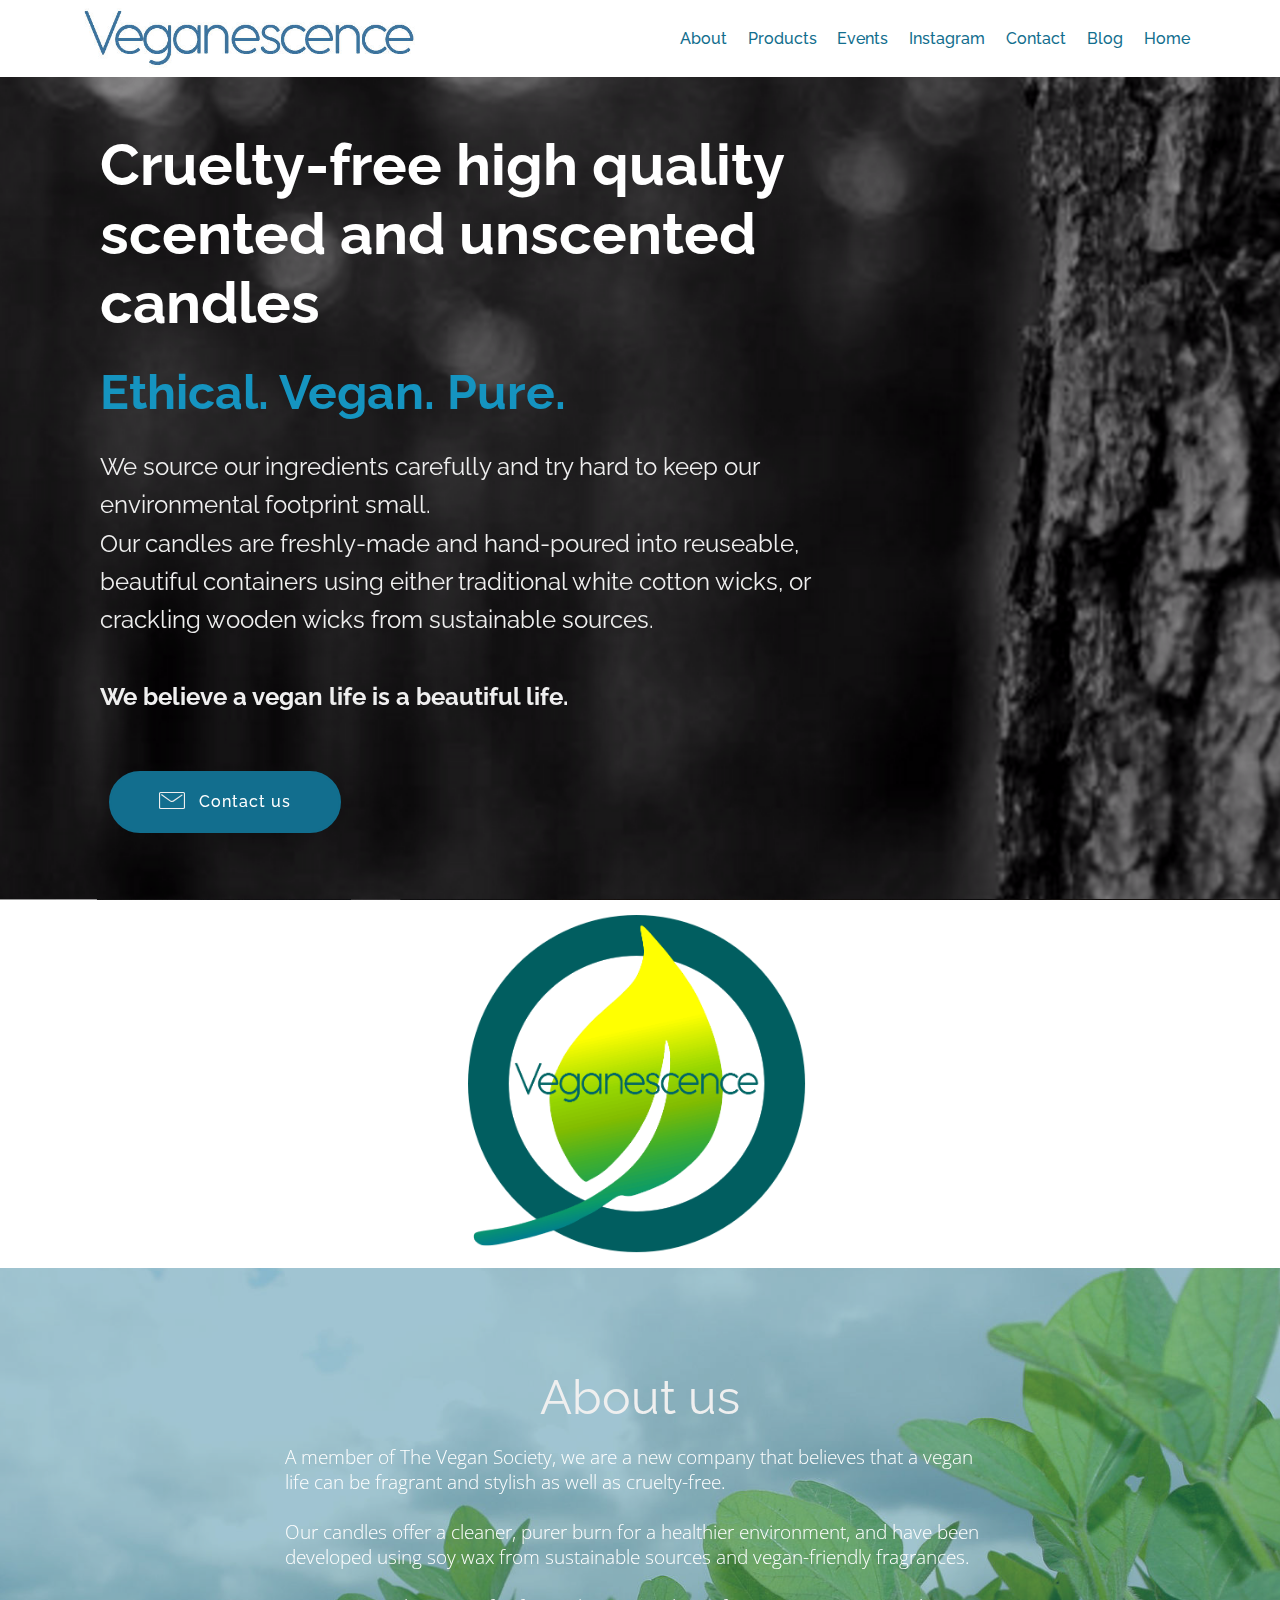
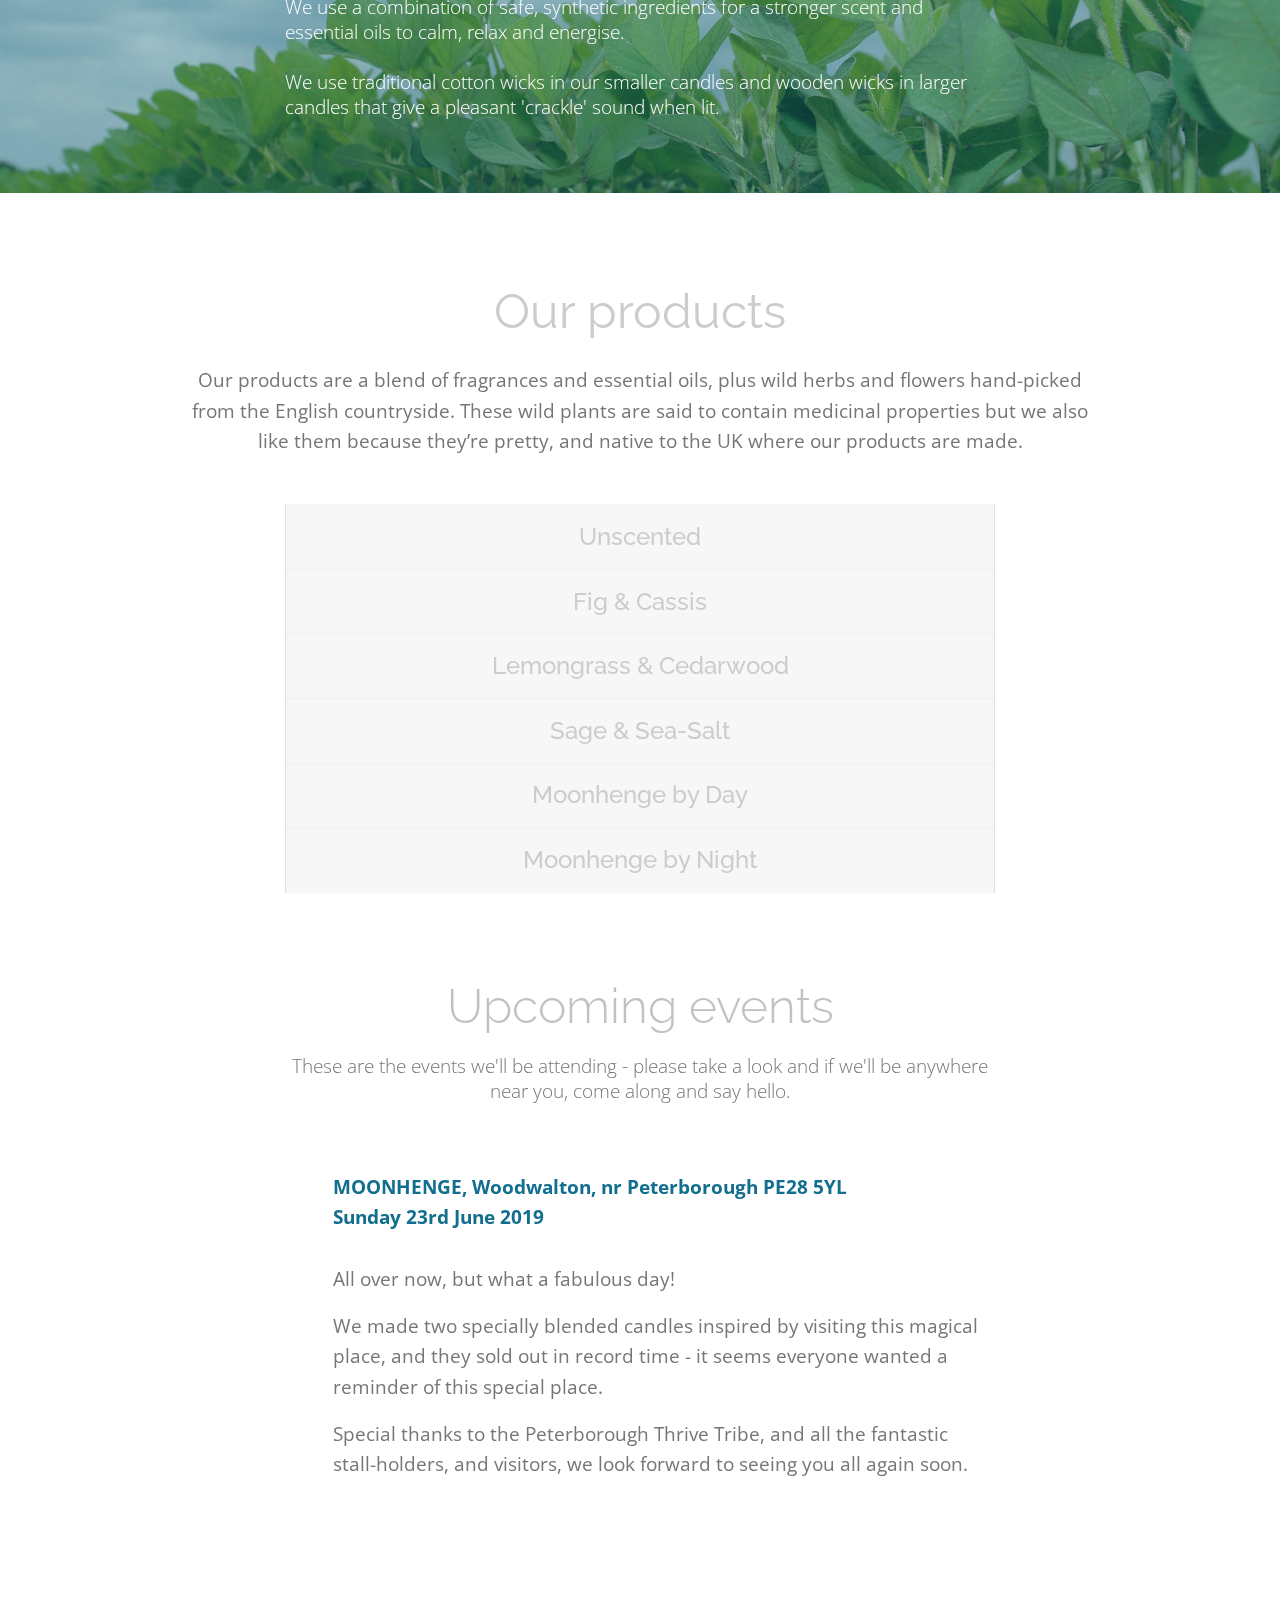
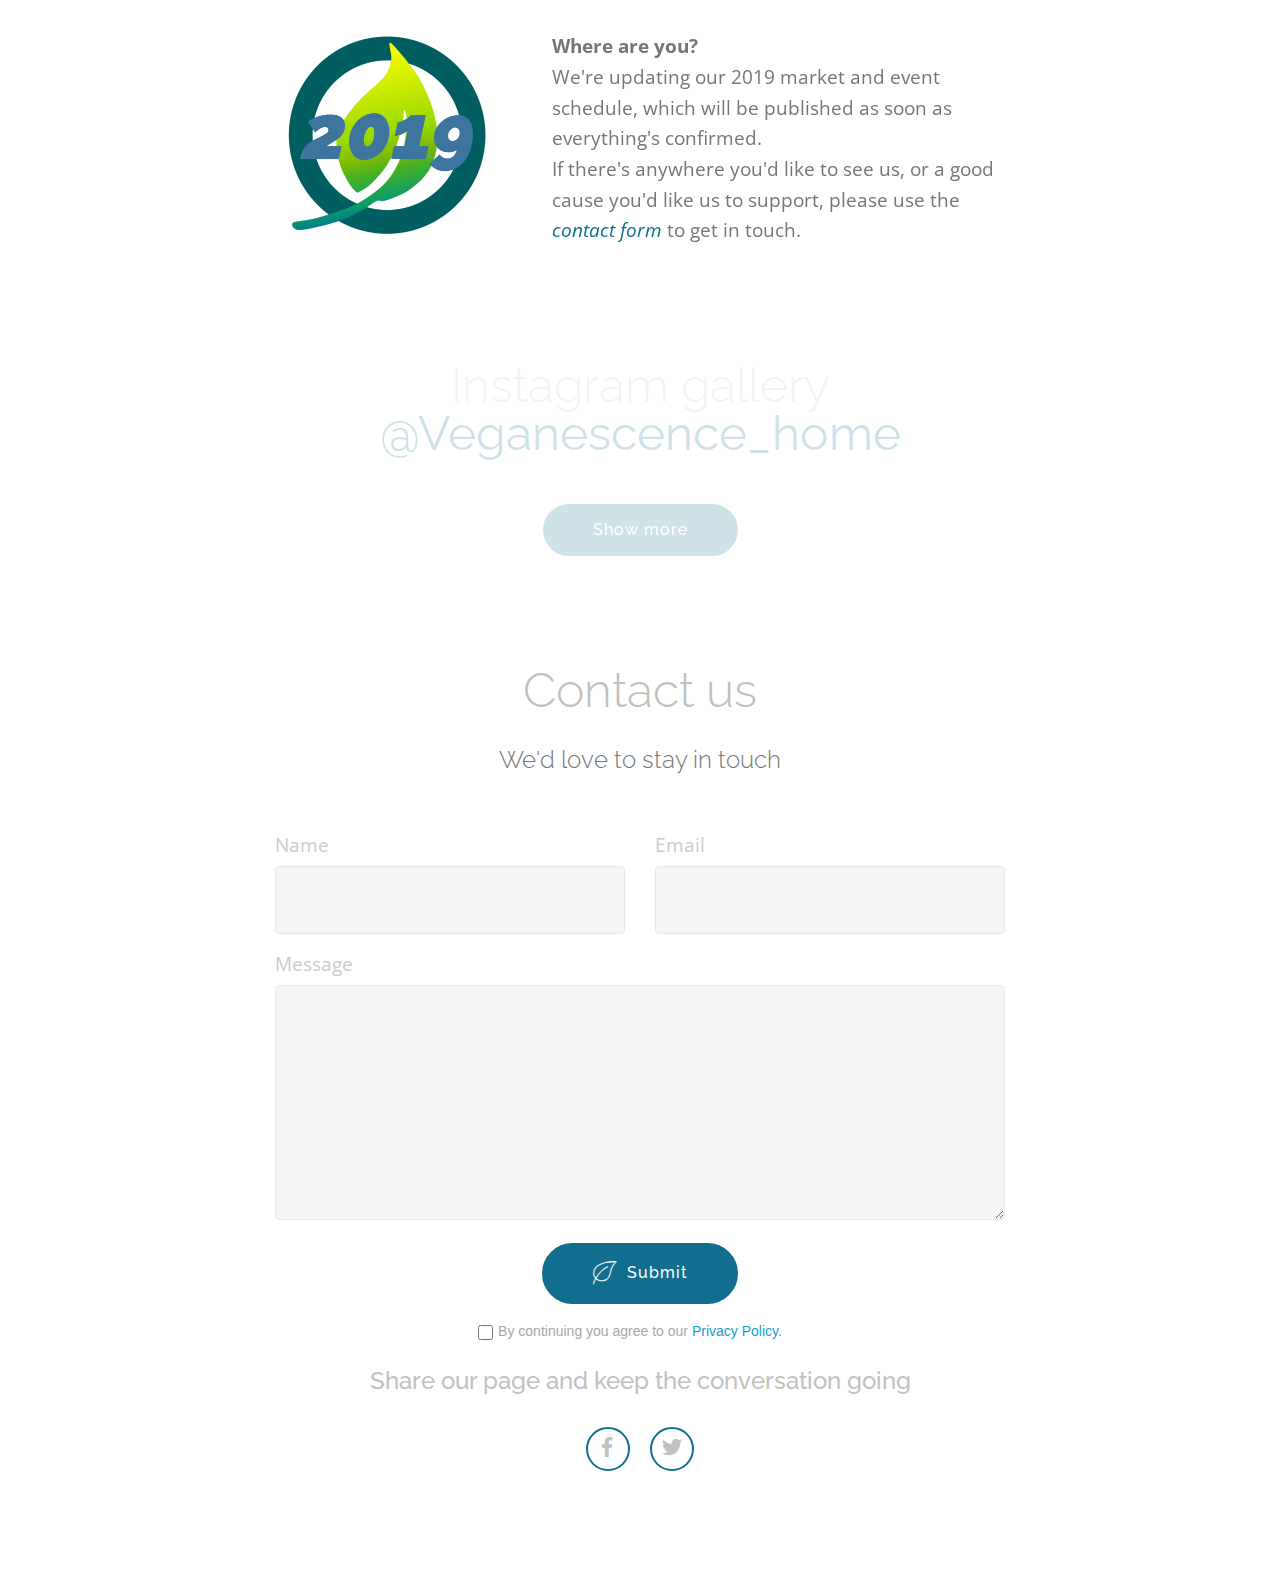
==== commit 8bc164a1: "create github pages" ====
--- a/index.html
+++ b/index.html
@@ -59,8 +59,12 @@
             </div>
         </div>
         <div class="collapse navbar-collapse" id="navbarSupportedContent">
-            <ul class="navbar-nav nav-dropdown nav-right" data-app-modern-menu="true"><li class="nav-item">
-                    <a class="nav-link link text-primary display-4" href="index.html#image3-m">
+            <ul class="navbar-nav nav-dropdown nav-right" data-app-modern-menu="true"><li class="nav-item"><a class="nav-link link text-primary display-4" href="index.html#content5-5">
+                        About</a></li><li class="nav-item"><a class="nav-link link text-primary display-4" href="index.html#header16-10">Products</a></li><li class="nav-item"><a class="nav-link link text-primary display-4" href="index.html#content4-9">
+                        Events</a></li><li class="nav-item"><a class="nav-link link text-primary display-4" href="index.html#instagram-feed-block-b">
+                        Instagram</a></li><li class="nav-item"><a class="nav-link link text-primary display-4" href="index.html#form1-9">
+                        Contact</a></li><li class="nav-item"><a class="nav-link link text-primary display-4" href="https://veganescence.github.io/blog/veganblog.html" target="_blank">
+                        Blog</a></li><li class="nav-item"><a class="nav-link link text-primary display-4" href="index.html#header9-2">
                         Home</a></li></ul>
             
         </div>
@@ -130,7 +134,7 @@
         <div class="row justify-content-md-center">
             <div class="col-md-10 align-center">
                 <h1 class="mbr-section-title mbr-bold pb-3 mbr-fonts-style display-2"><span style="font-weight: normal;">
-                    Our range</span></h1>
+                    Our products</span></h1>
                 
                 <p class="mbr-text pb-3 mbr-fonts-style display-7">Our products are a blend of fragrances and essential oils, plus wild herbs and flowers hand-picked from the English countryside. These wild plants are said to contain medicinal properties but we&nbsp;also like them because they’re pretty, and native to the UK where our products are made.</p>
                 
@@ -152,14 +156,14 @@
                     
                 </div>
                 <div class="clearfix"></div>
-                <div id="bootstrap-accordion_22" class="panel-group accordionStyles accordion" role="tablist" aria-multiselectable="true">
+                <div id="bootstrap-accordion_5" class="panel-group accordionStyles accordion" role="tablist" aria-multiselectable="true">
                     <div class="card">
                         <div class="card-header" role="tab" id="headingOne">
-                            <a role="button" class="panel-title collapsed text-black" data-toggle="collapse" data-core="" href="#collapse1_22" aria-expanded="false" aria-controls="collapse1">
+                            <a role="button" class="panel-title collapsed text-black" data-toggle="collapse" data-core="" href="#collapse1_5" aria-expanded="false" aria-controls="collapse1">
                                 <h4 class="mbr-fonts-style display-5">Unscented</h4>
                             </a>
                         </div>
-                        <div id="collapse1_22" class="panel-collapse noScroll collapse " role="tabpanel" aria-labelledby="headingOne" data-parent="#bootstrap-accordion_22">
+                        <div id="collapse1_5" class="panel-collapse noScroll collapse " role="tabpanel" aria-labelledby="headingOne" data-parent="#bootstrap-accordion_5">
                             <div class="panel-body p-4">
                                 <p class="mbr-fonts-style panel-text display-7">
                                    All the crackle without any fragrance, a clean burn perfect for dinner parties, offering a gentle ambient light.&nbsp;<br><br>Please <a href="index.html#form1-9" class="text-danger">get in touch</a> if you're interested in buying vegan candles.</p>
@@ -168,12 +172,12 @@
                     </div>
                     <div class="card">
                         <div class="card-header" role="tab" id="headingTwo">
-                            <a role="button" class="collapsed panel-title text-black" data-toggle="collapse" data-core="" href="#collapse2_22" aria-expanded="false" aria-controls="collapse2">
+                            <a role="button" class="collapsed panel-title text-black" data-toggle="collapse" data-core="" href="#collapse2_5" aria-expanded="false" aria-controls="collapse2">
                                 <h4 class="mbr-fonts-style display-5">Fig &amp; Cassis</h4>
                             </a>
                             
                         </div>
-                        <div id="collapse2_22" class="panel-collapse noScroll collapse" role="tabpanel" aria-labelledby="headingTwo" data-parent="#bootstrap-accordion_22">
+                        <div id="collapse2_5" class="panel-collapse noScroll collapse" role="tabpanel" aria-labelledby="headingTwo" data-parent="#bootstrap-accordion_5">
                             <div class="panel-body p-4">
                                 <p class="mbr-fonts-style panel-text display-7">A combination of cassis base notes, fig middle notes and a hint of lime essential oil to sharpen the senses.<br><br>Please <a href="index.html#form1-9" class="text-danger">get in touch</a> if you're interested in buying vegan candles.<br></p>
                             </div>
@@ -181,11 +185,11 @@
                     </div>
                     <div class="card">
                         <div class="card-header" role="tab" id="headingThree">
-                            <a role="button" class="collapsed text-black panel-title" data-toggle="collapse" data-core="" href="#collapse3_22" aria-expanded="false" aria-controls="collapse3">
+                            <a role="button" class="collapsed text-black panel-title" data-toggle="collapse" data-core="" href="#collapse3_5" aria-expanded="false" aria-controls="collapse3">
                                 <h4 class="mbr-fonts-style display-5">Lemongrass &amp; Cedarwood</h4>
                             </a>
                         </div>
-                        <div id="collapse3_22" class="panel-collapse noScroll collapse" role="tabpanel" aria-labelledby="headingThree" data-parent="#bootstrap-accordion_22">
+                        <div id="collapse3_5" class="panel-collapse noScroll collapse" role="tabpanel" aria-labelledby="headingThree" data-parent="#bootstrap-accordion_5">
                             <div class="panel-body p-4">
                                 <p class="mbr-fonts-style panel-text display-7">The sharp cut-through of the lemongrass blends perfectly with the strength of cedarwood and sage making it a perfect choice for those who like a citrus and herby fragrance.<br><br>Please <a href="index.html#form1-9" class="text-danger">get in touch</a> if you're interested in buying vegan candles.<br></p>
                             </div>
@@ -193,11 +197,11 @@
                     </div>
                     <div class="card">
                         <div class="card-header" role="tab" id="headingFour">
-                            <a role="button" class="collapsed panel-title text-black" data-toggle="collapse" data-core="" href="#collapse4_22" aria-expanded="false" aria-controls="collapse4">
+                            <a role="button" class="collapsed panel-title text-black" data-toggle="collapse" data-core="" href="#collapse4_5" aria-expanded="false" aria-controls="collapse4">
                                 <h4 class="mbr-fonts-style display-5">Sage &amp; Sea-Salt</h4>
                             </a> 
                         </div>
-                        <div id="collapse4_22" class="panel-collapse noScroll collapse" role="tabpanel" aria-labelledby="headingFour" data-parent="#bootstrap-accordion_22">
+                        <div id="collapse4_5" class="panel-collapse noScroll collapse" role="tabpanel" aria-labelledby="headingFour" data-parent="#bootstrap-accordion_5">
                             <div class="panel-body p-4">
                                 <p class="mbr-fonts-style panel-text display-7">
                                    Earthy and aromatic, reminiscent of windy, fresh days on the beach and crunchy saltiness.<br><br>Please <a href="index.html#form1-9" class="text-danger">get in touch</a> if you're interested in buying vegan candles.<br></p>
@@ -206,11 +210,11 @@
                     </div>
                     <div class="card">
                         <div class="card-header" role="tab" id="headingFive">
-                            <a role="button" class="collapsed panel-title text-black" data-toggle="collapse" data-core="" href="#collapse5_22" aria-expanded="false" aria-controls="collapse5">
+                            <a role="button" class="collapsed panel-title text-black" data-toggle="collapse" data-core="" href="#collapse5_5" aria-expanded="false" aria-controls="collapse5">
                                 <h4 class="mbr-fonts-style display-5">Moonhenge by Day</h4>
                             </a>
                         </div>
-                        <div id="collapse5_22" class="panel-collapse noScroll collapse" role="tabpanel" aria-labelledby="headingFive" data-parent="#bootstrap-accordion_22">
+                        <div id="collapse5_5" class="panel-collapse noScroll collapse" role="tabpanel" aria-labelledby="headingFive" data-parent="#bootstrap-accordion_5">
                             <div class="panel-body p-4">
                                 <p class="mbr-fonts-style panel-text display-7">
                                    Blackberry, bay and blue mallow - a refreshing and herby day-time blend with blue mallow to soothe dry throats and ease congestion, promoting spiritual healing.<br><br>Please <a href="index.html#form1-9" class="text-danger">get in touch</a> if you're interested in buying vegan candles.<br></p>
@@ -219,11 +223,11 @@
                     </div>
                     <div class="card">
                         <div class="card-header" role="tab" id="headingSix">
-                            <a role="button" class="collapsed panel-title text-black" data-toggle="collapse" data-core="" href="#collapse6_22" aria-expanded="false" aria-controls="collapse6">
+                            <a role="button" class="collapsed panel-title text-black" data-toggle="collapse" data-core="" href="#collapse6_5" aria-expanded="false" aria-controls="collapse6">
                                 <h4 class="mbr-fonts-style display-5">Moonhenge by Night</h4>
                             </a>
                         </div>
-                        <div id="collapse6_22" class="panel-collapse noScroll collapse" role="tabpanel" aria-labelledby="headingSix" data-parent="#bootstrap-accordion_22">
+                        <div id="collapse6_5" class="panel-collapse noScroll collapse" role="tabpanel" aria-labelledby="headingSix" data-parent="#bootstrap-accordion_5">
                             <div class="panel-body p-4">
                                 <p class="mbr-fonts-style panel-text display-7">Honeysuckle, elderflower and red clover - red clover supports hormonal balance, elderflower soothes sinuses, and honeysuckle relieves headaches.<br>
 <br>Please <a href="index.html#form1-9" class="text-danger">get in touch</a> if you're interested in buying vegan candles.<br></p>
@@ -324,7 +328,7 @@
             <div class="media-container-column col-lg-8" data-form-type="formoid">
                     <div data-form-alert="" hidden="">Thank you for filling out the form - we'll be in touch shortly to tell you about our new products.</div>
             
-                    <form class="mbr-form" action="https://mobirise.com/" method="post" data-form-title="Mobirise Form"><input type="hidden" name="email" data-form-email="true" value="SOBX8NS2iQ9MC3R77Upc4aUXW4fEwPzd2u04Gye5oWXOZBl3jSd9AAd6V3YV78Xa/O0pIxVLxfMDo8USPw622Nkesbk9gZm5WW+ZYP1+tYWecBVeEnFc/YiaMAiOpUIK">
+                    <form class="mbr-form" action="https://mobirise.com/" method="post" data-form-title="Mobirise Form"><input type="hidden" name="email" data-form-email="true" value="QaOyUpiFIPx+iPUMgEn1PNxSDULKKr20CElpwWIwMjxrTqORoyIfK82GWUCIuxOe5pIq1hqThysy4MLYUhztdiC2eVebIQhIdiyGqBLY3J7FSDIhgTr1RAl+7KKe2jpV">
                         <div class="row row-sm-offset">
                             <div class="col-md-4 multi-horizontal" data-for="name">
                                 <div class="form-group">
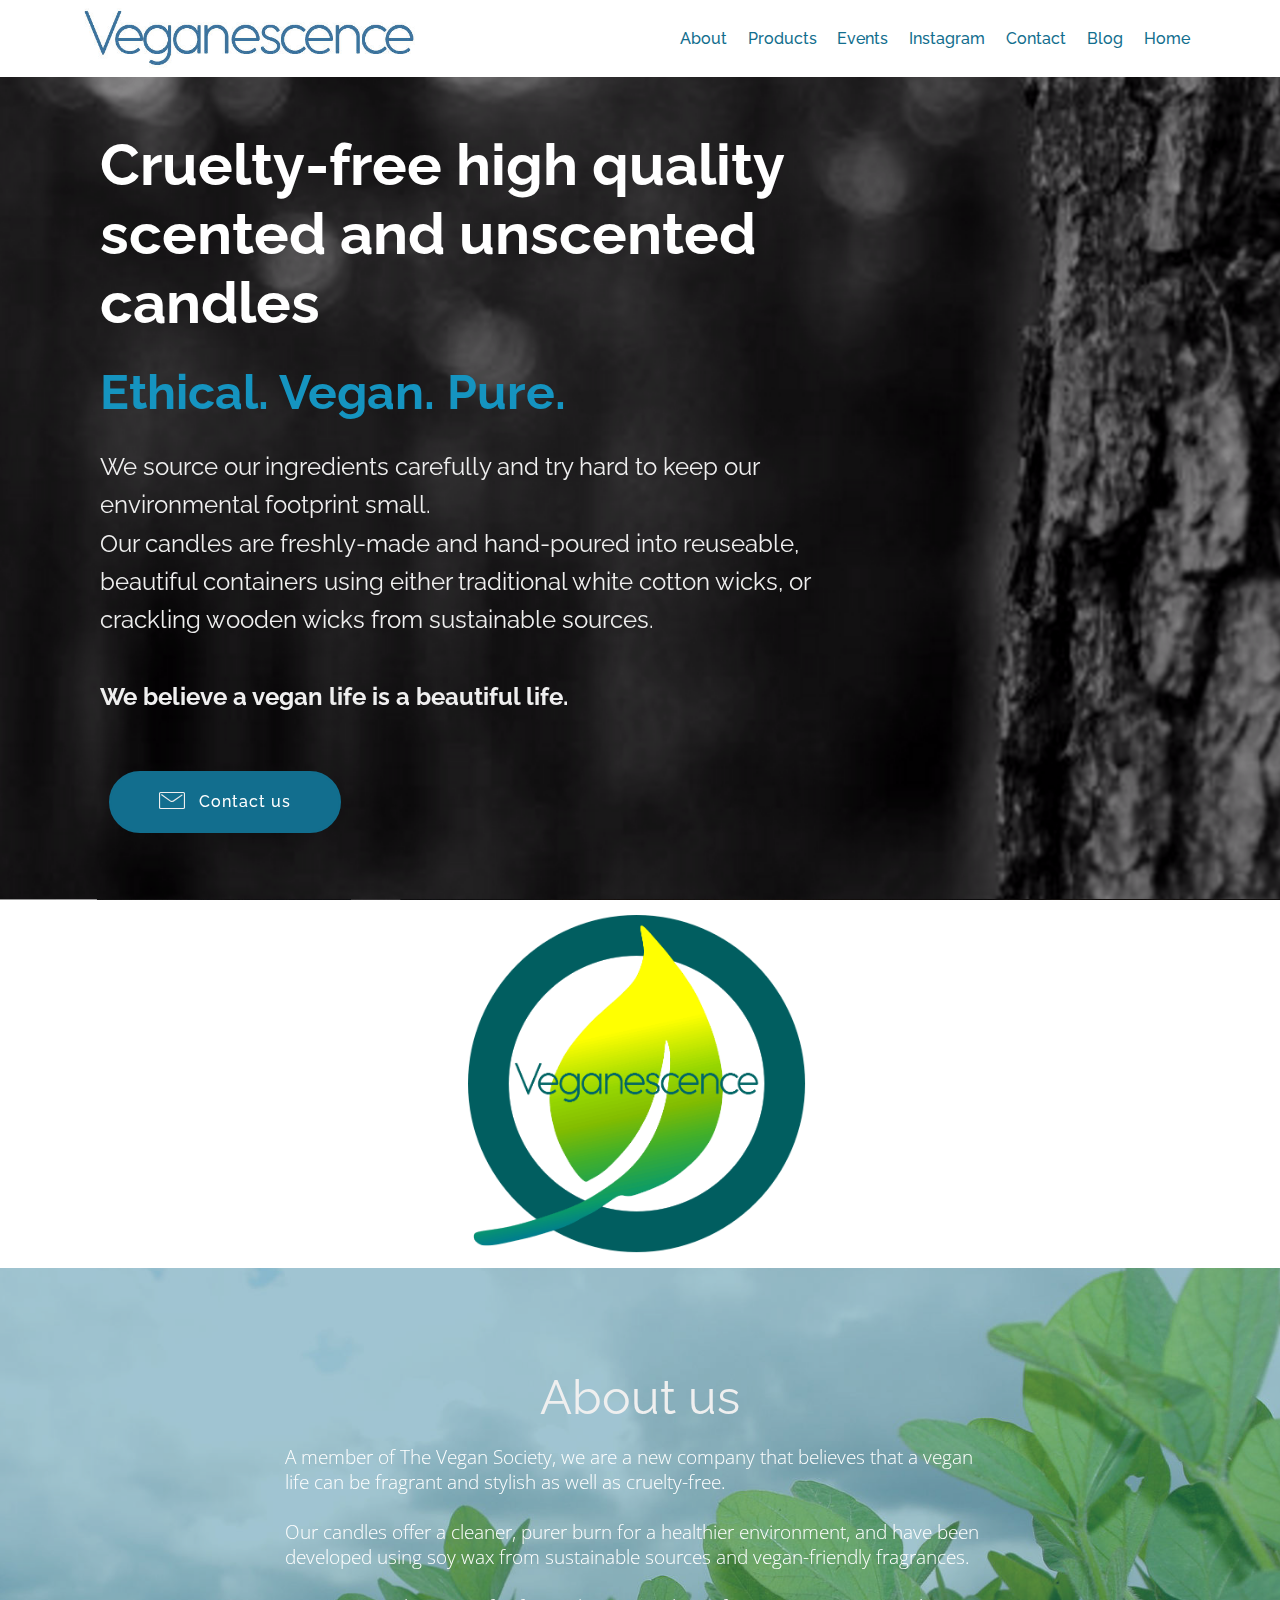
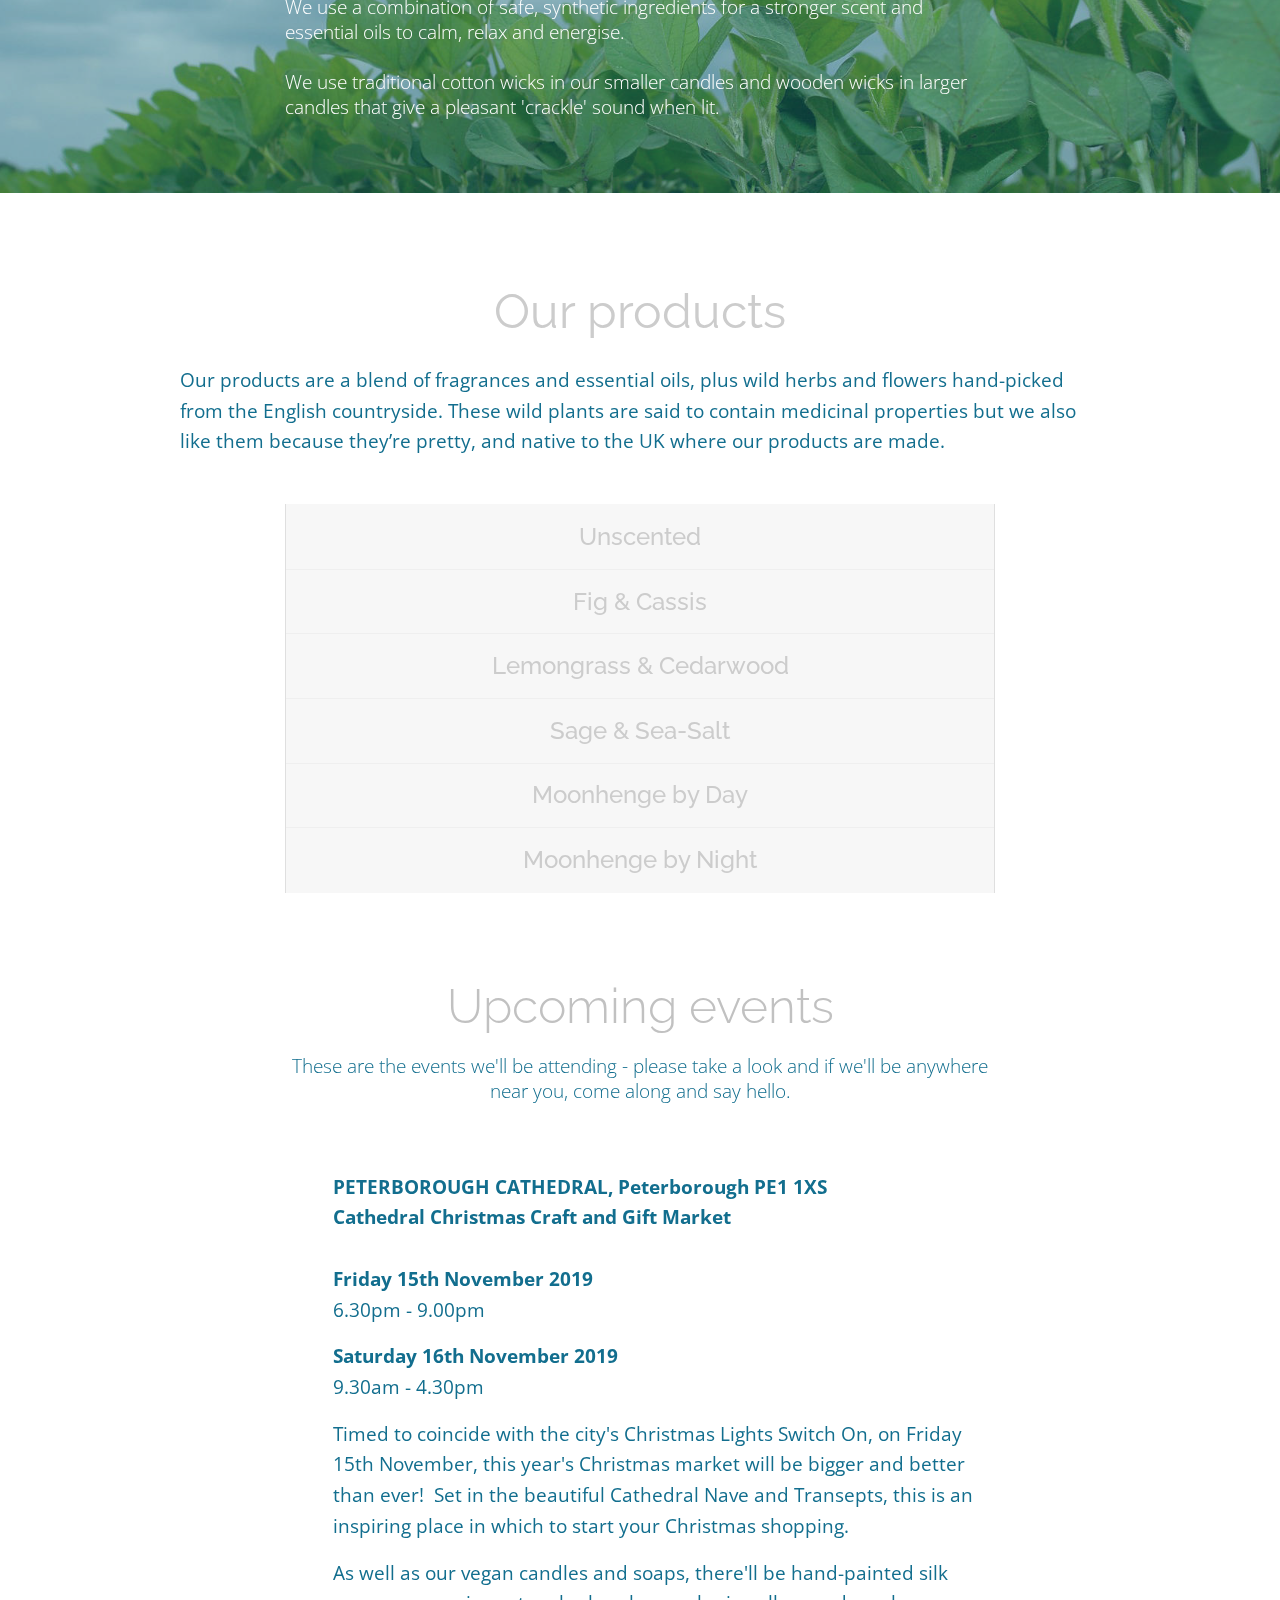
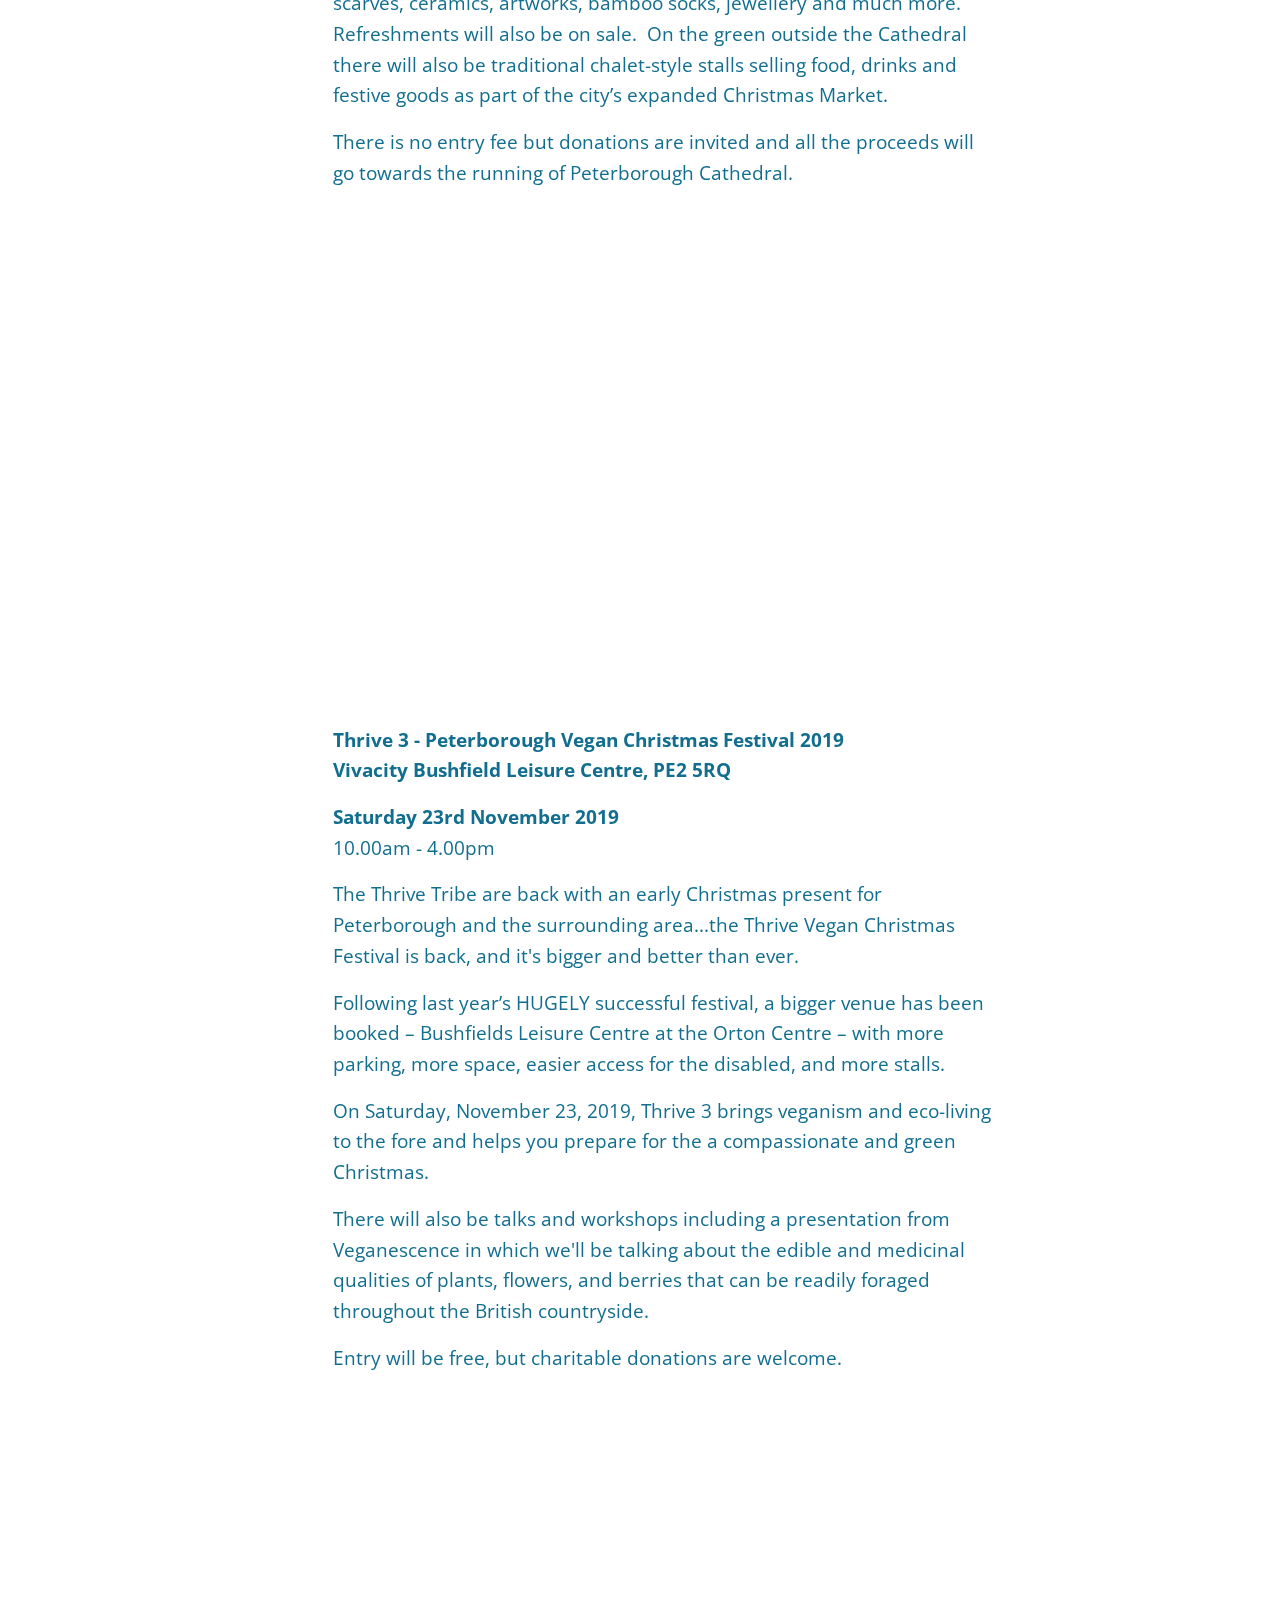
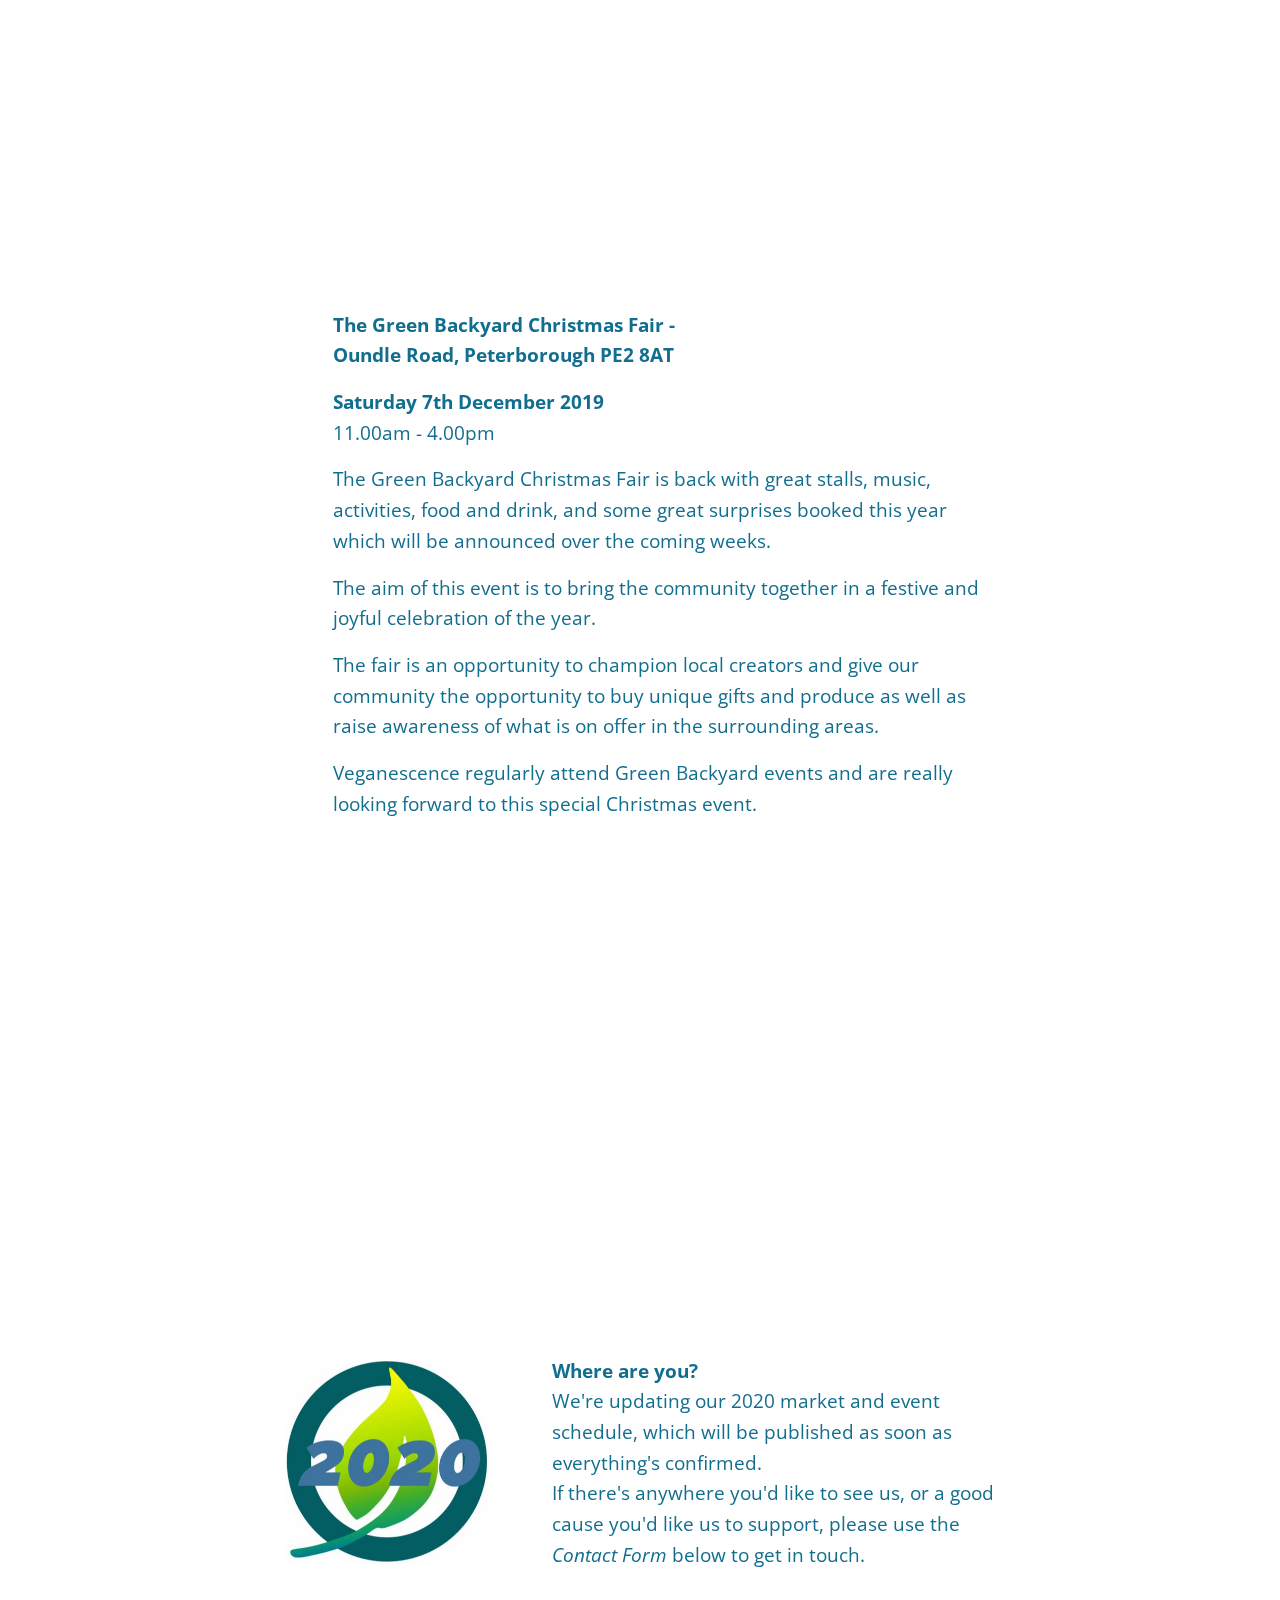
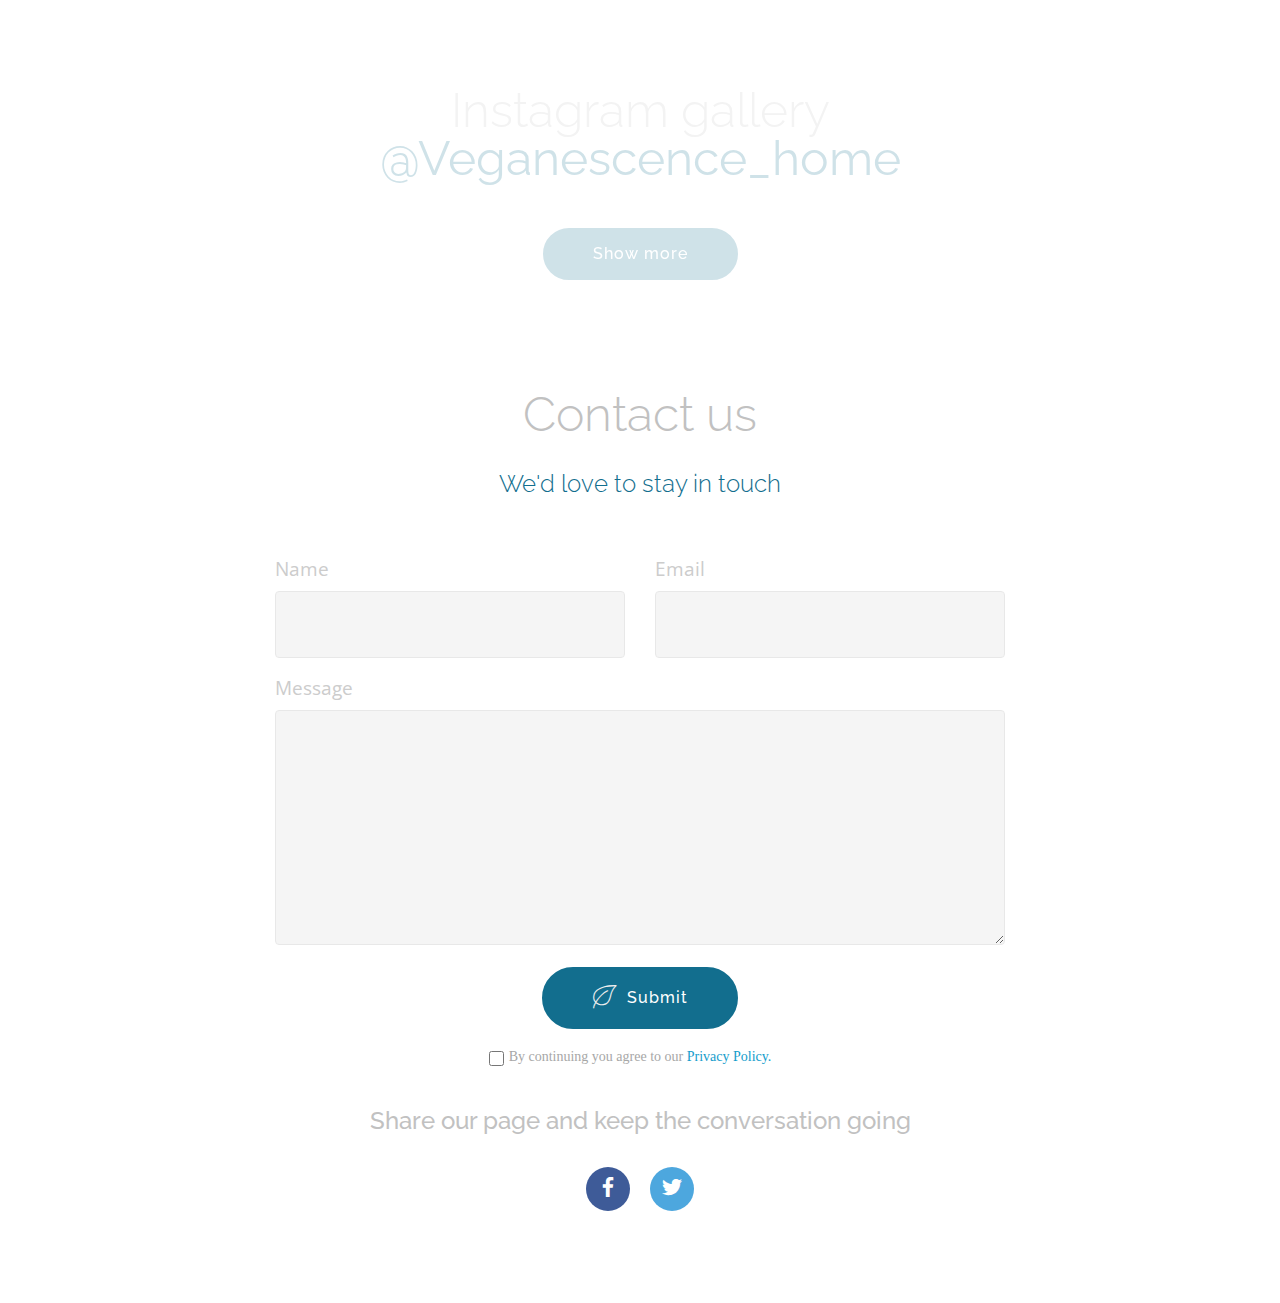
==== commit 29299e11: "create github pages" ====
--- a/index.html
+++ b/index.html
@@ -1,38 +1,39 @@
 <!DOCTYPE html>
 <html  >
 <head>
-  
+  <!-- Site made with Mobirise Website Builder v4.11.3, https://mobirise.com -->
   <meta charset="UTF-8">
   <meta http-equiv="X-UA-Compatible" content="IE=edge">
-  
+  <meta name="generator" content="Mobirise v4.11.3, mobirise.com">
   <meta name="viewport" content="width=device-width, initial-scale=1, minimum-scale=1">
   <link rel="shortcut icon" href="assets/images/leaf-and-logo-recoloured-128x128.png" type="image/x-icon">
   <meta name="description" content="">
   
-  <title>Veganescence home</title>
+  <title>Veganescence Home</title>
   <link rel="stylesheet" href="assets/icon54/style.css">
   <link rel="stylesheet" href="assets/web/assets/mobirise-icons/mobirise-icons.css">
-  <link rel="stylesheet" href="assets/tether/tether.min.css">
-  <link rel="stylesheet" href="assets/soundcloud-plugin/style.css">
   <link rel="stylesheet" href="assets/bootstrap/css/bootstrap.min.css">
   <link rel="stylesheet" href="assets/bootstrap/css/bootstrap-grid.min.css">
   <link rel="stylesheet" href="assets/bootstrap/css/bootstrap-reboot.min.css">
   <link rel="stylesheet" href="assets/dropdown/css/style.css">
+  <link rel="stylesheet" href="assets/web/assets/gdpr-plugin/gdpr-styles.css">
   <link rel="stylesheet" href="assets/socicon/css/styles.css">
-  <link rel="stylesheet" href="assets/gdpr-plugin/gdpr-styles.css">
+  <link rel="stylesheet" href="assets/tether/tether.min.css">
   <link rel="stylesheet" href="assets/style.css">
   <link rel="stylesheet" href="assets/slick.css">
   <link rel="stylesheet" href="assets/theme/css/style.css">
-  <link rel="stylesheet" href="assets/mobirise/css/mbr-additional.css" type="text/css">
+  <link rel="stylesheet" href="assets/formoid-css/recaptcha.css">
+  <link rel="preload" as="style" href="assets/mobirise/css/mbr-additional.css"><link rel="stylesheet" href="assets/mobirise/css/mbr-additional.css" type="text/css">
   
   
   <meta name="google-site-verification" content="00E-eWG_zrwMbf4WhbQDhJyusgPNL5DQu_lqqVxuyzE" />
+
 </head>
 <body>
 
-<!-- Google Analytics -->
+<!-- Analytics -->
 <meta name="google-site-verification" content="F65_4OTmsKyssplryi47KlcCEzIBiYl8vLU3C3smEeM" />
-<!-- /Google Analytics -->
+<!-- /Analytics -->
 
 
   <section class="menu cid-r9eDJiPaIM" once="menu" id="menu2-0">
@@ -71,7 +72,7 @@
     </nav>
 </section>
 
-<section class="header9 cid-r9eDROsI4h mbr-fullscreen mbr-parallax-background" id="header9-2">
+<section class="engine"><a href="https://mobirise.info/o">free portfolio web templates</a></section><section class="header9 cid-r9eDROsI4h mbr-fullscreen mbr-parallax-background" id="header9-2">
 
     
 
@@ -98,7 +99,7 @@
 
     <figure class="mbr-figure container">
             <div class="image-block" style="width: 31%;">
-                <img src="assets/images/veganescence-trans-793x779.png" width="1400" alt="" title="">
+                <img src="assets/images/veganescence-trans-793x779.png" width="1400" alt="Mobirise" title="">
                 
             </div>
     </figure>
@@ -263,12 +264,82 @@
     <div class="container">
         <div class="media-container-row">
             <div class="mbr-text counter-container col-12 col-md-8 mbr-fonts-style display-7">
-                <ol><li><font color="#126e8e"><strong>MOONHENGE, Woodwalton, nr Peterborough PE28 5YL<br>Sunday 23rd June 2019 <br></strong></font><br>All over now, but what a fabulous day!</li><li>We made two specially blended candles inspired by visiting this magical place, and they sold out in record time - it seems everyone wanted a reminder of this special place.</li><li>Special thanks to the Peterborough Thrive Tribe, and all the fantastic stall-holders, and visitors, we look forward to seeing you all again soon.</li>
+                <ol><li><font color="#126e8e"><strong>PETERBOROUGH CATHEDRAL, Peterborough PE1 1XS<br>Cathedral Christmas Craft and Gift Market<br><br>Friday 15th November 2019&nbsp;<br></strong></font>6.30pm - 9.00pm</li><li><strong>Saturday 16th November 2019<br></strong>9.30am - 4.30pm</li><li>Timed to coincide with the city's Christmas Lights Switch On, on Friday 15th November, this year's Christmas market will be bigger and better than ever!
+ &nbsp;Set in the beautiful Cathedral Nave and Transepts, this is an inspiring place in which to start your Christmas shopping.&nbsp;</li><li>As well as our vegan candles and soaps, there'll be hand-painted silk scarves, ceramics, artworks, bamboo socks, jewellery and much more. Refreshments will also be on sale.
+ &nbsp;On the green outside the Cathedral there will also be traditional chalet-style stalls selling food, drinks and festive goods as part of the city’s expanded Christmas Market.</li><li>There is no entry fee but donations are invited and all the proceeds will go towards the running of Peterborough Cathedral.</li></ol><ol>
                 </ol>
             </div>
         </div>
     </div>
 </section>
+
+<section class="map2 cid-rFzF2tLOuX" id="map2-1t">
+
+    
+
+    <div class="container">
+        <div class="media-container-row">
+            <div class="col-md-8">
+                <div class="google-map"><iframe frameborder="0" style="border:0" src="https://www.google.com/maps/embed/v1/place?key=AIzaSyCy9r70T3NYf3PhvVflTo0_zdif2_IoIYs&amp;q=place_id:ChIJA40W01Xwd0gRpZl5pQY51Qw" allowfullscreen=""></iframe></div>
+        </div>
+    </div>
+</div></section>
+
+<section class="mbr-section article content11 cid-rFzSDS697Q" id="content11-1y">
+     
+
+    <div class="container">
+        <div class="media-container-row">
+            <div class="mbr-text counter-container col-12 col-md-8 mbr-fonts-style display-7">
+                <ol><li><font color="#126e8e"><strong>Thrive 3 - Peterborough Vegan Christmas Festival 2019 <br>Vivacity Bushfield Leisure Centre, PE2 5RQ</strong></font></li><li><strong>Saturday 23rd November 2019<br></strong>10.00am - 4.00pm</li><li>The Thrive Tribe are back with an early Christmas present for Peterborough and the surrounding area...the Thrive Vegan Christmas Festival is back, and it's bigger and better than ever. &nbsp;</li><li>Following last year’s HUGELY successful festival, a bigger venue has been booked – Bushfields Leisure Centre at the Orton Centre – with more parking, more space, easier access for the disabled, and more stalls.
+</li><li>On Saturday, November 23, 2019, Thrive 3 brings veganism and eco-living to the fore and helps you prepare for the a compassionate and green Christmas.
+</li><li>There will also be talks and workshops including a presentation from Veganescence in which we'll be talking about the edible and medicinal qualities of plants, flowers, and berries that can be readily foraged throughout the British countryside.
+</li><li>Entry will be free, but charitable donations are welcome.</li>
+                </ol>
+            </div>
+        </div>
+    </div>
+</section>
+
+<section class="map2 cid-rFzFoRWdmc" id="map2-1v">
+
+    
+
+    <div class="container">
+        <div class="media-container-row">
+            <div class="col-md-8">
+                <div class="google-map"><iframe frameborder="0" style="border:0" src="https://www.google.com/maps/embed/v1/place?key=AIzaSyAEIpgj38KyLFELm2bK9Y7krBkz1K-cMq8&amp;q=place_id:ChIJMeSnMQ3yd0gR3r3_Eq0uHOI" allowfullscreen=""></iframe></div>
+        </div>
+    </div>
+</div></section>
+
+<section class="mbr-section article content11 cid-rFzFqtuAXr" id="content11-1w">
+     
+
+    <div class="container">
+        <div class="media-container-row">
+            <div class="mbr-text counter-container col-12 col-md-8 mbr-fonts-style display-7">
+                <ol><li><font color="#126e8e"><strong>The Green Backyard Christmas Fair - <br>Oundle Road, Peterborough PE2 8AT</strong></font></li><li><font color="#126e8e"><strong>Saturday 7th December 2019&nbsp;<br></strong></font>11.00am - 4.00pm</li><li>The Green Backyard Christmas Fair is back with great stalls, music, activities, food and drink, and some great surprises booked this year which will be announced over the coming weeks.
+ &nbsp;</li><li>The aim of this event is to bring the community together in a festive and joyful celebration of the year.
+</li><li>The fair is an opportunity to champion local creators and give our community the opportunity to buy unique gifts and produce as well as raise awareness of what is on offer in the surrounding areas. </li><li>Veganescence regularly attend Green Backyard events and are really looking forward to this special Christmas event.
+</li>
+                </ol>
+            </div>
+        </div>
+    </div>
+</section>
+
+<section class="map2 cid-rFzFrmzva6" id="map2-1x">
+
+    
+
+    <div class="container">
+        <div class="media-container-row">
+            <div class="col-md-8">
+                <div class="google-map"><iframe frameborder="0" style="border:0" src="https://www.google.com/maps/embed/v1/place?key=AIzaSyCy9r70T3NYf3PhvVflTo0_zdif2_IoIYs&amp;q=place_id:ChIJ96z921Lwd0gREHnRR7IHUFY" allowfullscreen=""></iframe></div>
+        </div>
+    </div>
+</div></section>
 
 <section class="mbr-section content6 cid-rcJ7CkDLM9" id="content6-e">
     
@@ -279,12 +350,12 @@
             <div class="col-12 col-md-8">
                 <div class="media-container-row">
                     <div class="mbr-figure" style="width: 55%;">
-                      <img src="assets/images/veganescence-2019-good-colour-406x419.png" alt="" title="">  
+                      <img src="assets/images/vegan-2020-406x419.jpeg" alt="Mobirise" title="">  
                     </div>
                     <div class="media-content">
                         <div class="mbr-section-text">
                             <p class="mbr-text mb-0 mbr-fonts-style display-7">
-                               <strong>Where are you?</strong>&nbsp;<br>We're updating our 2019 market and event schedule, which will be published as soon as everything's confirmed.<br>If there's anywhere you'd like to see us, or a good cause you'd like us to support, please use the <a href="index.html#form1-9"><em>contact form</em></a> to get in touch.&nbsp;</p>
+                               <strong>Where are you?</strong>&nbsp;<br>We're updating our 2020 market and event schedule, which will be published as soon as everything's confirmed.<br>If there's anywhere you'd like to see us, or a good cause you'd like us to support, please use the <a href="index.html#form1-9"><em>Contact Form</em></a>&nbsp;below to get in touch.&nbsp;</p>
                         </div>
                     </div>
                 </div>
@@ -293,7 +364,7 @@
     </div>
 </section>
 
-<section class="mbr-instagram-feed" data-rows="2" data-per-row-slider="" data-spacing="5" data-full-width="" data-token="9265409425.727bfe1.0979b0b87ac9447a847e7ce1101e1981" data-per-row-grid="3" id="instagram-feed-block-b" data-rv-view="21" style="background-color: rgb(255, 255, 255); padding-top: 40px; padding-bottom: 40px;">
+<section class="mbr-instagram-feed" data-rows="2" data-per-row-slider="" data-spacing="5" data-full-width="" data-token="9265409425.727bfe1.0979b0b87ac9447a847e7ce1101e1981" data-per-row-grid="3" id="instagram-feed-block-b" data-rv-view="29" style="background-color: rgb(255, 255, 255); padding-top: 40px; padding-bottom: 40px;">
     
     <div class="container container_toggle">
         <div class="row">
@@ -328,7 +399,7 @@
             <div class="media-container-column col-lg-8" data-form-type="formoid">
                     <div data-form-alert="" hidden="">Thank you for filling out the form - we'll be in touch shortly to tell you about our new products.</div>
             
-                    <form class="mbr-form" action="https://mobirise.com/" method="post" data-form-title="Mobirise Form"><input type="hidden" name="email" data-form-email="true" value="QaOyUpiFIPx+iPUMgEn1PNxSDULKKr20CElpwWIwMjxrTqORoyIfK82GWUCIuxOe5pIq1hqThysy4MLYUhztdiC2eVebIQhIdiyGqBLY3J7FSDIhgTr1RAl+7KKe2jpV">
+                    <form class="mbr-form" action="https://mobirise.com/" method="post" data-form-title="eMail from the Veganescence website"><input type="hidden" name="email" data-form-email="true" value="JRB3ln0ia0sV3IKgZj2srI0klZT4LlC01n/H70ff3yarKNwtqI98D1VdR3i72wgHWsrEpvMwYdAcUA0MvLhtPK97jlMvjicD+MEaAD8x12wkzeN/i+MqBgmzsmSviTdD.CilCj31Aauxh4DmhlL6wU0aldFnElF6gT70pZauU7c4iLXnPF6qDvQyZSXeWwNStO7PuYDNK9i30lkqMbbpqPW19AwAEMdJ7iTkWetV6l3cDbsq250r/KaiZWzyEZ6r9">
                         <div class="row row-sm-offset">
                             <div class="col-md-4 multi-horizontal" data-for="name">
                                 <div class="form-group">
@@ -360,7 +431,7 @@
     </div>
 </section>
 
-<section class="cid-r9eEEuUS3B" id="social-buttons1-7">
+<section class="cid-rFzaSrTEWS" id="social-buttons3-1s">
     
     
 
@@ -369,18 +440,20 @@
     <div class="container">
         <div class="media-container-row">
             <div class="col-md-8 align-center">
-                <h2 class="pb-3 mbr-section-title mbr-fonts-style display-5">Share our page and keep the conversation going</h2>
+                <h2 class="pb-3 mbr-section-title mbr-fonts-style display-5">
+                    Share our page and keep the conversation going</h2>
                 <div>
-                    <div class="mbr-social-likes" data-counters="false">
-                        <span class="btn btn-social facebook mx-2" title="Share link on Facebook">
+                    <div class="mbr-social-likes">
+                        <span class="btn btn-social socicon-bg-facebook facebook mx-2" title="Share link on Facebook">
                             <i class="socicon socicon-facebook"></i>
                         </span>
-                        <span class="btn btn-social twitter mx-2" title="Share link on Twitter">
+                        <span class="btn btn-social twitter socicon-bg-twitter mx-2" title="Share link on Twitter">
                             <i class="socicon socicon-twitter"></i>
                         </span>
                         
                         
                         
+                        
                     </div>
                 </div>
             </div>
@@ -408,13 +481,14 @@
 
   <script src="assets/web/assets/jquery/jquery.min.js"></script>
   <script src="assets/popper/popper.min.js"></script>
+  <script src="assets/bootstrap/js/bootstrap.min.js"></script>
+  <script src="assets/parallax/jarallax.min.js"></script>
+  <script src="assets/smoothscroll/smooth-scroll.js"></script>
+  <script src="assets/dropdown/js/nav-dropdown.js"></script>
+  <script src="assets/dropdown/js/navbar-dropdown.js"></script>
+  <script src="assets/touchswipe/jquery.touch-swipe.min.js"></script>
+  <script src="assets/mbr-switch-arrow/mbr-switch-arrow.js"></script>
   <script src="assets/tether/tether.min.js"></script>
-  <script src="assets/bootstrap/js/bootstrap.min.js"></script>
-  <script src="assets/touchswipe/jquery.touch-swipe.min.js"></script>
-  <script src="assets/dropdown/js/script.min.js"></script>
-  <script src="assets/parallax/jarallax.min.js"></script>
-  <script src="assets/mbr-switch-arrow/mbr-switch-arrow.js"></script>
-  <script src="assets/smoothscroll/smooth-scroll.js"></script>
   <script src="assets/sociallikes/social-likes.js"></script>
   <script src="assets/index.js"></script>
   <script src="assets/slick.min.js"></script>
@@ -422,5 +496,6 @@
   <script src="assets/formoid/formoid.min.js"></script>
   
   
+
 </body>
 </html>--- a/assets/web/assets/mobirise-icons/mobirise-icons.css
+++ b/assets/web/assets/mobirise-icons/mobirise-icons.css
@@ -7,6 +7,7 @@
     url('mobirise-icons.svg?spat4u#MobiriseIcons') format('svg');
   font-weight: normal;
   font-style: normal;
+  font-display: swap;
 }
 
 [class^="mbri-"], [class*=" mbri-"] {
--- a/assets/web/assets/gdpr-plugin/gdpr-styles.css
+++ b/assets/web/assets/gdpr-plugin/gdpr-styles.css
@@ -0,0 +1,27 @@
+.gdpr-block {
+    padding: 10px;
+    font-size: 14px;
+    display: block;
+    width: 100%;
+    text-align: center;
+}
+.gdpr-block.covert {
+	display: none;
+}
+.textGDPR {
+    position: relative;
+}
+.gdpr-block label span.textGDPR input[name='gdpr']{
+    width: 15px;
+    height: 15px;
+    margin: 0;
+    position: absolute;
+    top: 2px;
+    left: -20px;
+}
+.gdpr-block label {
+    color: #a7a7a7;
+    vertical-align: middle;
+    user-select: none;
+    margin-bottom: 0;
+}--- a/assets/socicon/css/styles.css
+++ b/assets/socicon/css/styles.css
@@ -9,7 +9,7 @@
     url("../fonts/socicon.svg#socicon") format("svg");
   font-weight: normal;
   font-style: normal;
-
+  font-display:swap;
 }
 
 [data-icon]:before {
--- a/assets/theme/css/style.css
+++ b/assets/theme/css/style.css
@@ -1,4 +1,1069 @@
 /*!
  * Mobirise v4 theme (https://mobirise.com/)
  * Copyright 2017 Mobirise
- */section{background-color:#eeeeee}section,.container,.container-fluid{position:relative;word-wrap:break-word}a.mbr-iconfont:hover{text-decoration:none}.article .lead p,.article .lead ul,.article .lead ol,.article .lead pre,.article .lead blockquote{margin-bottom:0}a{font-style:normal;font-weight:400;cursor:pointer}a,a:hover{text-decoration:none}figure{margin-bottom:0}body{color:#232323}h1,h2,h3,h4,h5,h6,.h1,.h2,.h3,.h4,.h5,.h6,.display-1,.display-2,.display-3,.display-4{line-height:1;word-break:break-word;word-wrap:break-word}b,strong{font-weight:bold}blockquote{padding:10px 0 10px 20px;position:relative;border-left:2px solid;border-color:#ff3366}input:-webkit-autofill,input:-webkit-autofill:hover,input:-webkit-autofill:focus,input:-webkit-autofill:active{transition-delay:9999s;transition-property:background-color, color}textarea[type="hidden"]{display:none}body{position:relative}section{background-position:50% 50%;background-repeat:no-repeat;background-size:cover}section .mbr-background-video,section .mbr-background-video-preview{position:absolute;bottom:0;left:0;right:0;top:0}.hidden{visibility:hidden}.mbr-z-index20{z-index:20}/*! Base colors */.mbr-white{color:#ffffff}.mbr-black{color:#000000}.mbr-bg-white{background-color:#ffffff}.mbr-bg-black{background-color:#000000}/*! Text-aligns */.align-left{text-align:left}.align-center{text-align:center}.align-right{text-align:right}@media (max-width: 767px){.align-left,.align-center,.align-right,.mbr-section-btn,.mbr-section-title{text-align:center}}/*! Font-weight  */.mbr-light{font-weight:300}.mbr-regular{font-weight:400}.mbr-semibold{font-weight:500}.mbr-bold{font-weight:700}/*! Media  */.media-size-item{-webkit-flex:1 1 auto;-moz-flex:1 1 auto;-ms-flex:1 1 auto;-o-flex:1 1 auto;flex:1 1 auto}.media-content{-webkit-flex-basis:100%;flex-basis:100%}.media-container-row{display:-ms-flexbox;display:-webkit-flex;display:flex;-webkit-flex-direction:row;-ms-flex-direction:row;flex-direction:row;-webkit-flex-wrap:wrap;-ms-flex-wrap:wrap;flex-wrap:wrap;-webkit-justify-content:center;-ms-flex-pack:center;justify-content:center;-webkit-align-content:center;-ms-flex-line-pack:center;align-content:center;-webkit-align-items:start;-ms-flex-align:start;align-items:start}.media-container-row .media-size-item{width:400px}.media-container-column{display:-ms-flexbox;display:-webkit-flex;display:flex;-webkit-flex-direction:column;-ms-flex-direction:column;flex-direction:column;-webkit-flex-wrap:wrap;-ms-flex-wrap:wrap;flex-wrap:wrap;-webkit-justify-content:center;-ms-flex-pack:center;justify-content:center;-webkit-align-content:center;-ms-flex-line-pack:center;align-content:center;-webkit-align-items:stretch;-ms-flex-align:stretch;align-items:stretch}.media-container-column>*{width:100%}@media (min-width: 992px){.media-container-row{-webkit-flex-wrap:nowrap;-ms-flex-wrap:nowrap;flex-wrap:nowrap}}figure{overflow:hidden}figure[mbr-media-size]{transition:width 0.1s}.mbr-figure img,.mbr-figure iframe{display:block;width:100%}.card{background-color:transparent;border:none}.card-box{flex:0 0 100%}.card-img{text-align:center;flex-shrink:0;-webkit-flex-shrink:0}.media{max-width:100%;margin:0 auto}.mbr-figure{-ms-flex-item-align:center;-ms-grid-row-align:center;-webkit-align-self:center;align-self:center}.media-container>div{max-width:100%}.mbr-figure img,.card-img img{width:100%}@media (max-width: 991px){.media-size-item{width:auto !important}.media{width:auto}.mbr-figure{width:100% !important}}/*! Buttons */.mbr-section-btn{margin-left:-.25rem;margin-right:-.25rem;font-size:0}nav .mbr-section-btn{margin-left:0rem;margin-right:0rem}/*! Btn icon margin */.btn .mbr-iconfont,.btn.btn-sm .mbr-iconfont{cursor:pointer;margin-right:0.5rem}.btn.btn-md .mbr-iconfont,.btn.btn-md .mbr-iconfont{margin-right:0.8rem}.mbr-regular{font-weight:400}.mbr-semibold{font-weight:500}.mbr-bold{font-weight:700}[type="submit"]{-webkit-appearance:none}/*! Full-screen */.mbr-fullscreen .mbr-overlay{min-height:100vh}.mbr-fullscreen{display:flex;display:-webkit-flex;display:-moz-flex;display:-ms-flex;display:-o-flex;align-items:center;-webkit-align-items:center;min-height:100vh;padding-top:3rem;padding-bottom:3rem}/*! Map */.map{height:25rem;position:relative}.map iframe{width:100%;height:100%}.form-asterisk{font-family:initial;position:absolute;top:-2px;font-weight:normal}/*! Scroll to top arrow */.mbr-arrow-up{bottom:25px;right:90px;position:fixed;text-align:right;z-index:5000;color:#ffffff;font-size:32px;transform:rotate(180deg);-webkit-transform:rotate(180deg)}.mbr-arrow-up a{background:rgba(0,0,0,0.2);border-radius:3px;color:#fff;display:inline-block;height:60px;width:60px;outline-style:none !important;position:relative;text-decoration:none;transition:all .3s ease-in-out;cursor:pointer;text-align:center}.mbr-arrow-up a:hover{background-color:rgba(0,0,0,0.4)}.mbr-arrow-up a i{line-height:60px}.mbr-arrow-up-icon{display:block;color:#fff}.mbr-arrow-up-icon::before{content:"\203a";display:inline-block;font-family:serif;font-size:32px;line-height:1;font-style:normal;position:relative;top:6px;left:-4px;-webkit-transform:rotate(-90deg);transform:rotate(-90deg)}/*! Arrow Down */.mbr-arrow{position:absolute;bottom:45px;left:50%;width:60px;height:60px;cursor:pointer;background-color:rgba(80,80,80,0.5);border-radius:50%;-webkit-transform:translateX(-50%);transform:translateX(-50%)}.mbr-arrow>a{display:inline-block;text-decoration:none;outline-style:none;-webkit-animation:arrowdown 1.7s ease-in-out infinite;animation:arrowdown 1.7s ease-in-out infinite}.mbr-arrow>a>i{position:absolute;top:-2px;left:15px;font-size:2rem}@keyframes arrowdown{0%{transform:translateY(0px);-webkit-transform:translateY(0px)}50%{transform:translateY(-5px);-webkit-transform:translateY(-5px)}100%{transform:translateY(0px);-webkit-transform:translateY(0px)}}@-webkit-keyframes arrowdown{0%{transform:translateY(0px);-webkit-transform:translateY(0px)}50%{transform:translateY(-5px);-webkit-transform:translateY(-5px)}100%{transform:translateY(0px);-webkit-transform:translateY(0px)}}@media (max-width: 500px){.mbr-arrow-up{left:50%;right:auto;transform:translateX(-50%) rotate(180deg);-webkit-transform:translateX(-50%) rotate(180deg)}}@keyframes gradient-animation{from{background-position:0% 100%;animation-timing-function:ease-in-out}to{background-position:100% 0%;animation-timing-function:ease-in-out}}@-webkit-keyframes gradient-animation{from{background-position:0% 100%;animation-timing-function:ease-in-out}to{background-position:100% 0%;animation-timing-function:ease-in-out}}.bg-gradient{background-size:200% 200%;animation:gradient-animation 5s infinite alternate;-webkit-animation:gradient-animation 5s infinite alternate}.menu .navbar-brand{display:-webkit-flex}.menu .navbar-brand span{display:flex;display:-webkit-flex}.menu .navbar-brand .navbar-caption-wrap{display:-webkit-flex}.menu .navbar-brand .navbar-logo img{display:-webkit-flex}@media (min-width: 768px) and (max-width: 991px){.menu .navbar-toggleable-sm .navbar-nav{display:-webkit-box;display:-webkit-flex;display:-ms-flexbox}}@media (max-width: 991px){.menu .navbar-collapse{max-height:93.5vh}.menu .navbar-collapse.show{overflow:auto}}@media (min-width: 992px){.menu .navbar-nav.nav-dropdown{display:-webkit-flex}.menu .navbar-toggleable-sm .navbar-collapse{display:-webkit-flex !important}.menu .collapsed .navbar-collapse{max-height:93.5vh}.menu .collapsed .navbar-collapse.show{overflow:auto}}@media (max-width: 767px){.menu .navbar-collapse{max-height:80vh}}.navbar{display:-webkit-flex;-webkit-flex-wrap:wrap;-webkit-align-items:center;-webkit-justify-content:space-between}.navbar-collapse{-webkit-flex-basis:100%;-webkit-flex-grow:1;-webkit-align-items:center}.nav-dropdown .link{padding:.667em 1.667em !important;margin:0 !important}.nav{display:-webkit-flex;-webkit-flex-wrap:wrap}.row{display:-webkit-flex;-webkit-flex-wrap:wrap}.justify-content-center{-webkit-justify-content:center}.form-inline{display:-webkit-flex;-webkit-flex-flow:row wrap;-webkit-align-items:center}.card-wrapper{-webkit-flex:1}.carousel-control{z-index:10;display:-webkit-flex;-webkit-align-items:center;-webkit-justify-content:center}.carousel-controls{display:-webkit-flex}.media{display:-webkit-flex}.form-group:focus{outline:none}.jq-selectbox__select{padding:1.07em .5em;position:absolute;top:0;left:0;width:100%}.jq-selectbox__dropdown{position:absolute;top:100% !important;left:0 !important;width:100% !important}.jq-selectbox__trigger-arrow{transform:translateY(-50%)}.jq-selectbox li{padding:1.07em .5em}.modal-dialog,.modal-content{height:100%}.modal-dialog .carousel-inner{height:100%;height:-webkit-fill-available;height:fill-available}.carousel-item{text-align:center}.carousel-item img{margin:auto}
+ */
+section {
+  background-color: #eeeeee; }
+
+body {
+  font-style: normal;
+  line-height: 1.5; }
+
+section,
+.container,
+.container-fluid {
+  position: relative;
+  word-wrap: break-word; }
+
+a.mbr-iconfont:hover {
+  text-decoration: none; }
+
+.article .lead p,
+.article .lead ul,
+.article .lead ol,
+.article .lead pre,
+.article .lead blockquote {
+  margin-bottom: 0; }
+
+ul,
+ol,
+pre,
+blockquote {
+  margin-bottom: 2.3125rem; }
+
+pre {
+  background: #f4f4f4;
+  padding: 10px 24px;
+  white-space: pre-wrap; }
+
+.inactive {
+  -webkit-user-select: none;
+  -moz-user-select: none;
+  -ms-user-select: none;
+  user-select: none;
+  pointer-events: none;
+  -webkit-user-drag: none;
+  user-drag: none; }
+
+.mbr-section__comments .row {
+  justify-content: center;
+  -webkit-justify-content: center; }
+
+a {
+  font-style: normal;
+  font-weight: 400;
+  cursor: pointer; }
+  a, a:hover {
+    text-decoration: none; }
+
+figure {
+  margin-bottom: 0; }
+
+body {
+  color: #232323; }
+
+h1,
+h2,
+h3,
+h4,
+h5,
+h6,
+.h1,
+.h2,
+.h3,
+.h4,
+.h5,
+.h6,
+.display-1,
+.display-2,
+.display-3,
+.display-4 {
+  line-height: 1;
+  word-break: break-word;
+  word-wrap: break-word; }
+
+.mbr-section-title {
+  font-style: normal;
+  line-height: 1.2; }
+
+.mbr-section-subtitle {
+  line-height: 1.3; }
+
+.mbr-text {
+  font-style: normal;
+  line-height: 1.6; }
+
+b,
+strong {
+  font-weight: bold; }
+
+blockquote {
+  padding: 10px 0 10px 20px;
+  position: relative;
+  border-left: 2px solid;
+  border-color: #ff3366; }
+
+input:-webkit-autofill, input:-webkit-autofill:hover, input:-webkit-autofill:focus, input:-webkit-autofill:active {
+  transition-delay: 9999s;
+  transition-property: background-color, color; }
+
+textarea[type='hidden'] {
+  display: none; }
+
+body {
+  position: relative; }
+
+section {
+  background-position: 50% 50%;
+  background-repeat: no-repeat;
+  background-size: cover; }
+  section .mbr-background-video,
+  section .mbr-background-video-preview {
+    position: absolute;
+    bottom: 0;
+    left: 0;
+    right: 0;
+    top: 0; }
+
+.hidden {
+  visibility: hidden; }
+
+.mbr-z-index20 {
+  z-index: 20; }
+
+/*! Base colors */
+.mbr-white {
+  color: #ffffff; }
+
+.mbr-black {
+  color: #000000; }
+
+.mbr-bg-white {
+  background-color: #ffffff; }
+
+.mbr-bg-black {
+  background-color: #000000; }
+
+/*! Text-aligns */
+.align-left {
+  text-align: left; }
+
+.align-center {
+  text-align: center; }
+
+.align-right {
+  text-align: right; }
+
+@media (max-width: 767px) {
+  .align-left,
+  .align-center,
+  .align-right,
+  .mbr-section-btn,
+  .mbr-section-title {
+    text-align: center; } }
+/*! Font-weight  */
+.mbr-light {
+  font-weight: 300; }
+
+.mbr-regular {
+  font-weight: 400; }
+
+.mbr-semibold {
+  font-weight: 500; }
+
+.mbr-bold {
+  font-weight: 700; }
+
+/*! Media  */
+.media-size-item {
+  -webkit-flex: 1 1 auto;
+  -moz-flex: 1 1 auto;
+  -ms-flex: 1 1 auto;
+  -o-flex: 1 1 auto;
+  flex: 1 1 auto; }
+
+.media-content {
+  -webkit-flex-basis: 100%;
+  flex-basis: 100%; }
+
+.media-container-row {
+  display: -ms-flexbox;
+  display: -webkit-flex;
+  display: flex;
+  -webkit-flex-direction: row;
+  -ms-flex-direction: row;
+  flex-direction: row;
+  -webkit-flex-wrap: wrap;
+  -ms-flex-wrap: wrap;
+  flex-wrap: wrap;
+  -webkit-justify-content: center;
+  -ms-flex-pack: center;
+  justify-content: center;
+  -webkit-align-content: center;
+  -ms-flex-line-pack: center;
+  align-content: center;
+  -webkit-align-items: start;
+  -ms-flex-align: start;
+  align-items: start; }
+  .media-container-row .media-size-item {
+    width: 400px; }
+
+.media-container-column {
+  display: -ms-flexbox;
+  display: -webkit-flex;
+  display: flex;
+  -webkit-flex-direction: column;
+  -ms-flex-direction: column;
+  flex-direction: column;
+  -webkit-flex-wrap: wrap;
+  -ms-flex-wrap: wrap;
+  flex-wrap: wrap;
+  -webkit-justify-content: center;
+  -ms-flex-pack: center;
+  justify-content: center;
+  -webkit-align-content: center;
+  -ms-flex-line-pack: center;
+  align-content: center;
+  -webkit-align-items: stretch;
+  -ms-flex-align: stretch;
+  align-items: stretch; }
+  .media-container-column > * {
+    width: 100%; }
+
+@media (min-width: 992px) {
+  .media-container-row {
+    -webkit-flex-wrap: nowrap;
+    -ms-flex-wrap: nowrap;
+    flex-wrap: nowrap; } }
+figure {
+  overflow: hidden; }
+
+figure[mbr-media-size] {
+  transition: width 0.1s; }
+
+.mbr-figure img,
+.mbr-figure iframe {
+  display: block;
+  width: 100%; }
+
+.card {
+  background-color: transparent;
+  border: none; }
+
+.card-box {
+  width: 100%; }
+
+.card-img {
+  text-align: center;
+  flex-shrink: 0;
+  -webkit-flex-shrink: 0; }
+
+.media {
+  max-width: 100%;
+  margin: 0 auto; }
+
+.mbr-figure {
+  -ms-flex-item-align: center;
+  -ms-grid-row-align: center;
+  -webkit-align-self: center;
+  align-self: center; }
+
+.media-container > div {
+  max-width: 100%; }
+
+.mbr-figure img,
+.card-img img {
+  width: 100%; }
+
+@media (max-width: 991px) {
+  .media-size-item {
+    width: auto !important; }
+
+  .media {
+    width: auto; }
+
+  .mbr-figure {
+    width: 100% !important; } }
+/*! Buttons */
+.btn {
+  font-weight: 500;
+  border-width: 2px;
+  font-style: normal;
+  letter-spacing: 1px;
+  margin: .4rem .8rem;
+  white-space: normal;
+  -webkit-transition: all .3s ease-in-out;
+  -moz-transition: all .3s ease-in-out;
+  transition: all .3s ease-in-out;
+  display: inline-flex;
+  align-items: center;
+  justify-content: center;
+  word-break: break-word;
+  -webkit-align-items: center;
+  -webkit-justify-content: center;
+  display: -webkit-inline-flex; }
+
+.btn-sm {
+  font-weight: 500;
+  letter-spacing: 1px;
+  -webkit-transition: all .3s ease-in-out;
+  -moz-transition: all .3s ease-in-out;
+  transition: all .3s ease-in-out; }
+
+.btn-md {
+  font-weight: 500;
+  letter-spacing: 1px;
+  margin: .4rem .8rem !important;
+  -webkit-transition: all .3s ease-in-out;
+  -moz-transition: all .3s ease-in-out;
+  transition: all .3s ease-in-out; }
+
+.btn-lg {
+  font-weight: 500;
+  letter-spacing: 1px;
+  margin: .4rem .8rem !important;
+  -webkit-transition: all .3s ease-in-out;
+  -moz-transition: all .3s ease-in-out;
+  transition: all .3s ease-in-out; }
+
+.mbr-section-btn {
+  margin-left: -0.25rem;
+  margin-right: -0.25rem;
+  font-size: 0; }
+
+nav .mbr-section-btn {
+  margin-left: 0rem;
+  margin-right: 0rem; }
+
+.btn-form {
+  border-radius: 0; }
+  .btn-form:hover {
+    cursor: pointer; }
+
+/*! Btn icon margin */
+.btn .mbr-iconfont,
+.btn.btn-sm .mbr-iconfont {
+  cursor: pointer;
+  margin-right: 0.5rem; }
+
+.btn.btn-md .mbr-iconfont,
+.btn.btn-md .mbr-iconfont {
+  margin-right: 0.8rem; }
+
+.mbr-regular {
+  font-weight: 400; }
+
+.mbr-semibold {
+  font-weight: 500; }
+
+.mbr-bold {
+  font-weight: 700; }
+
+[type='submit'] {
+  -webkit-appearance: none; }
+
+/*! Full-screen */
+.mbr-fullscreen .mbr-overlay {
+  min-height: 100vh; }
+
+.mbr-fullscreen {
+  display: flex;
+  display: -webkit-flex;
+  display: -moz-flex;
+  display: -ms-flex;
+  display: -o-flex;
+  align-items: center;
+  -webkit-align-items: center;
+  min-height: 100vh;
+  padding-top: 3rem;
+  padding-bottom: 3rem; }
+
+/*! Map */
+.map {
+  height: 25rem;
+  position: relative; }
+  .map iframe {
+    width: 100%;
+    height: 100%; }
+
+.mbr-overlay {
+  background-color: #000;
+  bottom: 0;
+  left: 0;
+  opacity: .5;
+  position: absolute;
+  right: 0;
+  top: 0;
+  z-index: 0;
+  pointer-events: none; }
+
+/* Form */
+blockquote {
+  font-style: italic;
+  padding: 10px 0 10px 20px;
+  font-size: 1.09rem;
+  position: relative;
+  border-width: 3px; }
+
+.form-control {
+  background-color: #f5f5f5;
+  box-shadow: none;
+  color: #565656;
+  line-height: 1.43;
+  min-height: 3.5em;
+  padding: 1.07em .5em; }
+  .form-control, .form-control:focus {
+    border: 1px solid #e8e8e8; }
+  .form-active .form-control:invalid {
+    border-color: red; }
+
+.form-control-label {
+  position: relative;
+  cursor: pointer;
+  margin-bottom: .357em;
+  padding: 0; }
+
+.alert {
+  color: #ffffff;
+  border-radius: 0;
+  border: 0;
+  font-size: .875rem;
+  line-height: 1.5;
+  margin-bottom: 1.875rem;
+  padding: 1.25rem;
+  position: relative; }
+  .alert.alert-form::after {
+    background-color: inherit;
+    bottom: -7px;
+    content: "";
+    display: block;
+    height: 14px;
+    left: 50%;
+    margin-left: -7px;
+    position: absolute;
+    transform: rotate(45deg);
+    width: 14px;
+    -webkit-transform: rotate(45deg); }
+
+.form-asterisk {
+  font-family: initial;
+  position: absolute;
+  top: -2px;
+  font-weight: normal; }
+
+/*! Scroll to top arrow */
+#scrollToTop a i:before {
+  content: '';
+  position: absolute;
+  height: 40%;
+  top: 25%;
+  background: #fff;
+  width: 2px;
+  left: calc(50% - 1px); }
+#scrollToTop a i:after {
+  content: '';
+  position: absolute;
+  display: block;
+  border-top: 2px solid #fff;
+  border-right: 2px solid #fff;
+  width: 40%;
+  height: 40%;
+  left: 30%;
+  bottom: 30%;
+  transform: rotate(135deg);
+  -webkit-transform: rotate(135deg); }
+
+.mbr-arrow-up {
+  bottom: 25px;
+  right: 90px;
+  position: fixed;
+  text-align: right;
+  z-index: 5000;
+  color: #ffffff;
+  font-size: 32px;
+  transform: rotate(180deg);
+  -webkit-transform: rotate(180deg); }
+
+.mbr-arrow-up a {
+  background: rgba(0, 0, 0, 0.2);
+  border-radius: 3px;
+  color: #fff;
+  display: inline-block;
+  height: 60px;
+  width: 60px;
+  outline-style: none !important;
+  position: relative;
+  text-decoration: none;
+  transition: all 0.3s ease-in-out;
+  cursor: pointer;
+  text-align: center; }
+  .mbr-arrow-up a:hover {
+    background-color: rgba(0, 0, 0, 0.4); }
+  .mbr-arrow-up a i {
+    line-height: 60px; }
+
+.mbr-arrow-up-icon {
+  display: block;
+  color: #fff; }
+
+.mbr-arrow-up-icon::before {
+  content: '\203a';
+  display: inline-block;
+  font-family: serif;
+  font-size: 32px;
+  line-height: 1;
+  font-style: normal;
+  position: relative;
+  top: 6px;
+  left: -4px;
+  -webkit-transform: rotate(-90deg);
+  transform: rotate(-90deg); }
+
+/*! Arrow Down */
+.mbr-arrow {
+  position: absolute;
+  bottom: 45px;
+  left: 50%;
+  width: 60px;
+  height: 60px;
+  cursor: pointer;
+  background-color: rgba(80, 80, 80, 0.5);
+  border-radius: 50%;
+  -webkit-transform: translateX(-50%);
+  transform: translateX(-50%); }
+  .mbr-arrow > a {
+    display: inline-block;
+    text-decoration: none;
+    outline-style: none;
+    -webkit-animation: arrowdown 1.7s ease-in-out infinite;
+    animation: arrowdown 1.7s ease-in-out infinite; }
+    .mbr-arrow > a > i {
+      position: absolute;
+      top: -2px;
+      left: 15px;
+      font-size: 2rem; }
+
+@keyframes arrowdown {
+  0% {
+    transform: translateY(0px);
+    -webkit-transform: translateY(0px); }
+  50% {
+    transform: translateY(-5px);
+    -webkit-transform: translateY(-5px); }
+  100% {
+    transform: translateY(0px);
+    -webkit-transform: translateY(0px); } }
+@-webkit-keyframes arrowdown {
+  0% {
+    transform: translateY(0px);
+    -webkit-transform: translateY(0px); }
+  50% {
+    transform: translateY(-5px);
+    -webkit-transform: translateY(-5px); }
+  100% {
+    transform: translateY(0px);
+    -webkit-transform: translateY(0px); } }
+@media (max-width: 500px) {
+  .mbr-arrow-up {
+    left: 50%;
+    right: auto;
+    transform: translateX(-50%) rotate(180deg);
+    -webkit-transform: translateX(-50%) rotate(180deg); } }
+/*Gradients animation*/
+@keyframes gradient-animation {
+  from {
+    background-position: 0% 100%;
+    animation-timing-function: ease-in-out; }
+  to {
+    background-position: 100% 0%;
+    animation-timing-function: ease-in-out; } }
+@-webkit-keyframes gradient-animation {
+  from {
+    background-position: 0% 100%;
+    animation-timing-function: ease-in-out; }
+  to {
+    background-position: 100% 0%;
+    animation-timing-function: ease-in-out; } }
+.bg-gradient {
+  background-size: 200% 200%;
+  animation: gradient-animation 5s infinite alternate;
+  -webkit-animation: gradient-animation 5s infinite alternate; }
+
+.menu .navbar-brand {
+  display: -webkit-flex; }
+  .menu .navbar-brand span {
+    display: flex;
+    display: -webkit-flex; }
+  .menu .navbar-brand .navbar-caption-wrap {
+    display: -webkit-flex; }
+  .menu .navbar-brand .navbar-logo img {
+    display: -webkit-flex; }
+@media (min-width: 768px) and (max-width: 1023px) {
+  .menu .navbar-toggleable-sm .navbar-nav {
+    display: -webkit-box;
+    display: -webkit-flex;
+    display: -ms-flexbox; } }
+@media (max-width: 1023px) {
+  .menu .navbar-collapse {
+    max-height: 93.5vh; }
+    .menu .navbar-collapse.show {
+      overflow: auto; } }
+@media (min-width: 1024px) {
+  .menu .navbar-nav.nav-dropdown {
+    display: -webkit-flex; }
+  .menu .navbar-toggleable-sm .navbar-collapse {
+    display: -webkit-flex !important; }
+  .menu .collapsed .navbar-collapse {
+    max-height: 93.5vh; }
+    .menu .collapsed .navbar-collapse.show {
+      overflow: auto; } }
+@media (max-width: 767px) {
+  .menu .navbar-collapse {
+    max-height: 80vh; } }
+
+/* Others*/
+.note-check a[data-value=Rubik] {
+  font-style: normal; }
+
+.mbr-arrow a {
+  color: #ffffff; }
+
+@media (max-width: 767px) {
+  .mbr-arrow {
+    display: none; } }
+.navbar {
+  display: -webkit-flex;
+  -webkit-flex-wrap: wrap;
+  -webkit-align-items: center;
+  -webkit-justify-content: space-between; }
+
+.navbar-collapse {
+  -webkit-flex-basis: 100%;
+  -webkit-flex-grow: 1;
+  -webkit-align-items: center; }
+
+.nav-dropdown .link {
+  padding: 0.667em 1.667em !important;
+  margin: 0 !important; }
+
+.nav {
+  display: -webkit-flex;
+  -webkit-flex-wrap: wrap; }
+
+.row {
+  display: -webkit-flex;
+  -webkit-flex-wrap: wrap; }
+
+.justify-content-center {
+  -webkit-justify-content: center; }
+
+.form-inline {
+  display: -webkit-flex;
+  -webkit-flex-flow: row wrap;
+  -webkit-align-items: center; }
+
+.card-wrapper {
+  -webkit-flex: 1; }
+
+.carousel-control {
+  z-index: 10;
+  display: -webkit-flex;
+  -webkit-align-items: center;
+  -webkit-justify-content: center; }
+
+.carousel-controls {
+  display: -webkit-flex; }
+
+.media {
+  display: -webkit-flex; }
+
+.form-group:focus {
+  outline: none; }
+
+.jq-selectbox__select {
+  padding: 1.07em 0.5em;
+  position: absolute;
+  top: 0;
+  left: 0;
+  width: 100%; }
+
+.jq-selectbox__dropdown {
+  position: absolute;
+  top: 100% !important;
+  left: 0 !important;
+  width: 100% !important; }
+
+.jq-selectbox__trigger-arrow {
+  transform: translateY(-50%); }
+
+.jq-selectbox li {
+  padding: 1.07em 0.5em; }
+
+input[type='range'] {
+  padding-left: 0 !important;
+  padding-right: 0 !important; }
+
+.modal-dialog,
+.modal-content {
+  height: 100%; }
+
+.modal-dialog .carousel-inner {
+  height: calc(100vh - 1.75rem); }
+  @media (max-width: 575px) {
+    .modal-dialog .carousel-inner {
+      height: calc(100vh - 1rem); } }
+
+.carousel-item {
+  text-align: center; }
+
+.carousel-item img {
+  margin: auto; }
+
+.navbar-toggler {
+  -webkit-align-self: flex-start;
+  -ms-flex-item-align: start;
+  align-self: flex-start;
+  padding: 0.25rem 0.75rem;
+  font-size: 1.25rem;
+  line-height: 1;
+  background: transparent;
+  border: 1px solid transparent;
+  -webkit-border-radius: 0.25rem;
+  border-radius: 0.25rem; }
+
+.navbar-toggler:focus,
+.navbar-toggler:hover {
+  text-decoration: none; }
+
+.navbar-toggler-icon {
+  display: inline-block;
+  width: 1.5em;
+  height: 1.5em;
+  vertical-align: middle;
+  content: '';
+  background: no-repeat center center;
+  -webkit-background-size: 100% 100%;
+  -o-background-size: 100% 100%;
+  background-size: 100% 100%; }
+
+.navbar-toggler-left {
+  position: absolute;
+  left: 1rem; }
+
+.navbar-toggler-right {
+  position: absolute;
+  right: 1rem; }
+
+@media (max-width: 575px) {
+  .navbar-toggleable .navbar-nav .dropdown-menu {
+    position: static;
+    float: none; }
+
+  .navbar-toggleable > .container {
+    padding-right: 0;
+    padding-left: 0; } }
+@media (min-width: 576px) {
+  .navbar-toggleable {
+    -webkit-box-orient: horizontal;
+    -webkit-box-direction: normal;
+    -webkit-flex-direction: row;
+    -ms-flex-direction: row;
+    flex-direction: row;
+    -webkit-flex-wrap: nowrap;
+    -ms-flex-wrap: nowrap;
+    flex-wrap: nowrap;
+    -webkit-box-align: center;
+    -webkit-align-items: center;
+    -ms-flex-align: center;
+    align-items: center; }
+
+  .navbar-toggleable .navbar-nav {
+    -webkit-box-orient: horizontal;
+    -webkit-box-direction: normal;
+    -webkit-flex-direction: row;
+    -ms-flex-direction: row;
+    flex-direction: row; }
+
+  .navbar-toggleable .navbar-nav .nav-link {
+    padding-right: 0.5rem;
+    padding-left: 0.5rem; }
+
+  .navbar-toggleable > .container {
+    display: -webkit-box;
+    display: -webkit-flex;
+    display: -ms-flexbox;
+    display: flex;
+    -webkit-flex-wrap: nowrap;
+    -ms-flex-wrap: nowrap;
+    flex-wrap: nowrap;
+    -webkit-box-align: center;
+    -webkit-align-items: center;
+    -ms-flex-align: center;
+    align-items: center; }
+
+  .navbar-toggleable .navbar-collapse {
+    display: -webkit-box !important;
+    display: -webkit-flex !important;
+    display: -ms-flexbox !important;
+    display: flex !important;
+    width: 100%; }
+
+  .navbar-toggleable .navbar-toggler {
+    display: none; } }
+@media (max-width: 767px) {
+  .navbar-toggleable-sm .navbar-nav .dropdown-menu {
+    position: static;
+    float: none; }
+
+  .navbar-toggleable-sm > .container {
+    padding-right: 0;
+    padding-left: 0; } }
+@media (min-width: 768px) {
+  .navbar-toggleable-sm {
+    -webkit-box-orient: horizontal;
+    -webkit-box-direction: normal;
+    -webkit-flex-direction: row;
+    -ms-flex-direction: row;
+    flex-direction: row;
+    -webkit-flex-wrap: nowrap;
+    -ms-flex-wrap: nowrap;
+    flex-wrap: nowrap;
+    -webkit-box-align: center;
+    -webkit-align-items: center;
+    -ms-flex-align: center;
+    align-items: center; }
+
+  .navbar-toggleable-sm .navbar-nav {
+    -webkit-box-orient: horizontal;
+    -webkit-box-direction: normal;
+    -webkit-flex-direction: row;
+    -ms-flex-direction: row;
+    flex-direction: row; }
+
+  .navbar-toggleable-sm .navbar-nav .nav-link {
+    padding-right: 0.5rem;
+    padding-left: 0.5rem; }
+
+  .navbar-toggleable-sm > .container {
+    display: -webkit-box;
+    display: -webkit-flex;
+    display: -ms-flexbox;
+    display: flex;
+    -webkit-flex-wrap: nowrap;
+    -ms-flex-wrap: nowrap;
+    flex-wrap: nowrap;
+    -webkit-box-align: center;
+    -webkit-align-items: center;
+    -ms-flex-align: center;
+    align-items: center; }
+
+  .navbar-toggleable-sm .navbar-collapse {
+    display: none;
+    width: 100%; }
+
+  .navbar-toggleable-sm .navbar-toggler {
+    display: none; } }
+@media (max-width: 1023px) {
+  .navbar-toggleable-md .navbar-nav .dropdown-menu {
+    position: static;
+    float: none; }
+
+  .navbar-toggleable-md > .container {
+    padding-right: 0;
+    padding-left: 0; } }
+@media (min-width: 1024px) {
+  .navbar-toggleable-md {
+    -webkit-box-orient: horizontal;
+    -webkit-box-direction: normal;
+    -webkit-flex-direction: row;
+    -ms-flex-direction: row;
+    flex-direction: row;
+    -webkit-flex-wrap: nowrap;
+    -ms-flex-wrap: nowrap;
+    flex-wrap: nowrap;
+    -webkit-box-align: center;
+    -webkit-align-items: center;
+    -ms-flex-align: center;
+    align-items: center; }
+
+  .navbar-toggleable-md .navbar-nav {
+    -webkit-box-orient: horizontal;
+    -webkit-box-direction: normal;
+    -webkit-flex-direction: row;
+    -ms-flex-direction: row;
+    flex-direction: row; }
+
+  .navbar-toggleable-md .navbar-nav .nav-link {
+    padding-right: 0.5rem;
+    padding-left: 0.5rem; }
+
+  .navbar-toggleable-md > .container {
+    display: -webkit-box;
+    display: -webkit-flex;
+    display: -ms-flexbox;
+    display: flex;
+    -webkit-flex-wrap: nowrap;
+    -ms-flex-wrap: nowrap;
+    flex-wrap: nowrap;
+    -webkit-box-align: center;
+    -webkit-align-items: center;
+    -ms-flex-align: center;
+    align-items: center; }
+
+  .navbar-toggleable-md .navbar-collapse {
+    display: -webkit-box !important;
+    display: -webkit-flex !important;
+    display: -ms-flexbox !important;
+    display: flex !important;
+    width: 100%; }
+
+  .navbar-toggleable-md .navbar-toggler {
+    display: none; } }
+@media (max-width: 1199px) {
+  .navbar-toggleable-lg .navbar-nav .dropdown-menu {
+    position: static;
+    float: none; }
+
+  .navbar-toggleable-lg > .container {
+    padding-right: 0;
+    padding-left: 0; } }
+@media (min-width: 1200px) {
+  .navbar-toggleable-lg {
+    -webkit-box-orient: horizontal;
+    -webkit-box-direction: normal;
+    -webkit-flex-direction: row;
+    -ms-flex-direction: row;
+    flex-direction: row;
+    -webkit-flex-wrap: nowrap;
+    -ms-flex-wrap: nowrap;
+    flex-wrap: nowrap;
+    -webkit-box-align: center;
+    -webkit-align-items: center;
+    -ms-flex-align: center;
+    align-items: center; }
+
+  .navbar-toggleable-lg .navbar-nav {
+    -webkit-box-orient: horizontal;
+    -webkit-box-direction: normal;
+    -webkit-flex-direction: row;
+    -ms-flex-direction: row;
+    flex-direction: row; }
+
+  .navbar-toggleable-lg .navbar-nav .nav-link {
+    padding-right: 0.5rem;
+    padding-left: 0.5rem; }
+
+  .navbar-toggleable-lg > .container {
+    display: -webkit-box;
+    display: -webkit-flex;
+    display: -ms-flexbox;
+    display: flex;
+    -webkit-flex-wrap: nowrap;
+    -ms-flex-wrap: nowrap;
+    flex-wrap: nowrap;
+    -webkit-box-align: center;
+    -webkit-align-items: center;
+    -ms-flex-align: center;
+    align-items: center; }
+
+  .navbar-toggleable-lg .navbar-collapse {
+    display: -webkit-box !important;
+    display: -webkit-flex !important;
+    display: -ms-flexbox !important;
+    display: flex !important;
+    width: 100%; }
+
+  .navbar-toggleable-lg .navbar-toggler {
+    display: none; } }
+.navbar-toggleable-xl {
+  -webkit-box-orient: horizontal;
+  -webkit-box-direction: normal;
+  -webkit-flex-direction: row;
+  -ms-flex-direction: row;
+  flex-direction: row;
+  -webkit-flex-wrap: nowrap;
+  -ms-flex-wrap: nowrap;
+  flex-wrap: nowrap;
+  -webkit-box-align: center;
+  -webkit-align-items: center;
+  -ms-flex-align: center;
+  align-items: center; }
+
+.navbar-toggleable-xl .navbar-nav .dropdown-menu {
+  position: static;
+  float: none; }
+
+.navbar-toggleable-xl > .container {
+  padding-right: 0;
+  padding-left: 0; }
+
+.navbar-toggleable-xl .navbar-nav {
+  -webkit-box-orient: horizontal;
+  -webkit-box-direction: normal;
+  -webkit-flex-direction: row;
+  -ms-flex-direction: row;
+  flex-direction: row; }
+
+.navbar-toggleable-xl .navbar-nav .nav-link {
+  padding-right: 0.5rem;
+  padding-left: 0.5rem; }
+
+.navbar-toggleable-xl > .container {
+  display: -webkit-box;
+  display: -webkit-flex;
+  display: -ms-flexbox;
+  display: flex;
+  -webkit-flex-wrap: nowrap;
+  -ms-flex-wrap: nowrap;
+  flex-wrap: nowrap;
+  -webkit-box-align: center;
+  -webkit-align-items: center;
+  -ms-flex-align: center;
+  align-items: center; }
+
+.navbar-toggleable-xl .navbar-collapse {
+  display: -webkit-box !important;
+  display: -webkit-flex !important;
+  display: -ms-flexbox !important;
+  display: flex !important;
+  width: 100%; }
+
+.navbar-toggleable-xl .navbar-toggler {
+  display: none; }
+
+.card-img {
+  width: auto; }
+
+.menu .navbar.collapsed:not(.beta-menu) {
+  flex-direction: column;
+  -webkit-flex-direction: column; }
+
+.carousel-item.active,
+.carousel-item-next,
+.carousel-item-prev {
+  display: -webkit-box;
+  display: -webkit-flex;
+  display: -ms-flexbox;
+  display: flex; }
+
+.note-air-layout .dropup .dropdown-menu,
+.note-air-layout .navbar-fixed-bottom .dropdown .dropdown-menu {
+  bottom: initial !important; }
+
+html,
+body {
+  height: auto;
+  min-height: 100vh; }
+
+.dropup .dropdown-toggle::after {
+  display: none; }
+
+/*# sourceMappingURL=style.css.map */
+.engine {
+	position: absolute;
+	text-indent: -2400px;
+	text-align: center;
+	padding: 0;
+	top: 0;
+	left: -2400px;
+}--- a/assets/formoid-css/recaptcha.css
+++ b/assets/formoid-css/recaptcha.css
@@ -0,0 +1,3 @@
+.grecaptcha-badge{
+	visibility: collapse !important;  
+}--- a/assets/mobirise/css/mbr-additional.css
+++ b/assets/mobirise/css/mbr-additional.css
@@ -1,28 +1,17 @@
-@import url(https://fonts.googleapis.com/css?family=Raleway:100,100i,200,200i,300,300i,400,400i,500,500i,600,600i,700,700i,800,800i,900,900i);
-@import url(https://fonts.googleapis.com/css?family=Open+Sans:300,300i,400,400i,600,600i,700,700i,800,800i);
+@import url(https://fonts.googleapis.com/css?family=Raleway:100,100i,200,200i,300,300i,400,400i,500,500i,600,600i,700,700i,800,800i,900,900i&display=swap);
+@import url(https://fonts.googleapis.com/css?family=Open+Sans:300,300i,400,400i,600,600i,700,700i,800,800i&display=swap);
 
 
 
 
 
 body {
-  font-style: normal;
-  line-height: 1.5;
-}
-.mbr-section-title {
-  font-style: normal;
-  line-height: 1.2;
-}
-.mbr-section-subtitle {
-  line-height: 1.3;
-}
-.mbr-text {
-  font-style: normal;
-  line-height: 1.6;
+  font-family: Rubik;
 }
 .display-1 {
   font-family: 'Raleway', sans-serif;
   font-size: 3.6rem;
+  font-display: swap;
 }
 .display-1 > .mbr-iconfont {
   font-size: 5.76rem;
@@ -30,6 +19,7 @@
 .display-2 {
   font-family: 'Raleway', sans-serif;
   font-size: 3rem;
+  font-display: swap;
 }
 .display-2 > .mbr-iconfont {
   font-size: 4.8rem;
@@ -37,6 +27,7 @@
 .display-4 {
   font-family: 'Raleway', sans-serif;
   font-size: 1rem;
+  font-display: swap;
 }
 .display-4 > .mbr-iconfont {
   font-size: 1.6rem;
@@ -44,6 +35,7 @@
 .display-5 {
   font-family: 'Raleway', sans-serif;
   font-size: 1.5rem;
+  font-display: swap;
 }
 .display-5 > .mbr-iconfont {
   font-size: 2.4rem;
@@ -51,6 +43,7 @@
 .display-7 {
   font-family: 'Open Sans', sans-serif;
   font-size: 1.2rem;
+  font-display: swap;
 }
 .display-7 > .mbr-iconfont {
   font-size: 1.92rem;
@@ -84,51 +77,18 @@
 }
 /* Buttons */
 .btn {
-  font-weight: 500;
-  border-width: 2px;
-  font-style: normal;
-  letter-spacing: 1px;
-  margin: .4rem .8rem;
-  white-space: normal;
-  -webkit-transition: all 0.3s ease-in-out;
-  -moz-transition: all 0.3s ease-in-out;
-  transition: all 0.3s ease-in-out;
-  display: inline-flex;
-  align-items: center;
-  justify-content: center;
-  word-break: break-word;
-  -webkit-align-items: center;
-  -webkit-justify-content: center;
-  display: -webkit-inline-flex;
   padding: 1rem 3rem;
   border-radius: 3px;
 }
 .btn-sm {
-  font-weight: 500;
-  letter-spacing: 1px;
-  -webkit-transition: all 0.3s ease-in-out;
-  -moz-transition: all 0.3s ease-in-out;
-  transition: all 0.3s ease-in-out;
   padding: 0.6rem 1.5rem;
   border-radius: 3px;
 }
 .btn-md {
-  font-weight: 500;
-  letter-spacing: 1px;
-  margin: .4rem .8rem !important;
-  -webkit-transition: all 0.3s ease-in-out;
-  -moz-transition: all 0.3s ease-in-out;
-  transition: all 0.3s ease-in-out;
   padding: 1rem 3rem;
   border-radius: 3px;
 }
 .btn-lg {
-  font-weight: 500;
-  letter-spacing: 1px;
-  margin: .4rem .8rem !important;
-  -webkit-transition: all 0.3s ease-in-out;
-  -moz-transition: all 0.3s ease-in-out;
-  transition: all 0.3s ease-in-out;
   padding: 1.2rem 3.2rem;
   border-radius: 3px;
 }
@@ -558,12 +518,6 @@
 .nav-tabs .nav-link {
   border-radius: 100px !important;
 }
-.btn-form {
-  border-radius: 0;
-}
-.btn-form:hover {
-  cursor: pointer;
-}
 a,
 a:hover {
   color: #126e8e;
@@ -592,131 +546,16 @@
 .scrollToTop_wraper {
   display: none;
 }
-#scrollToTop a i:before {
-  content: '';
-  position: absolute;
-  height: 40%;
-  top: 25%;
-  background: #fff;
-  width: 2px;
-  left: calc(50% - 1px);
-}
-#scrollToTop a i:after {
-  content: '';
-  position: absolute;
-  display: block;
-  border-top: 2px solid #fff;
-  border-right: 2px solid #fff;
-  width: 40%;
-  height: 40%;
-  left: 30%;
-  bottom: 30%;
-  transform: rotate(135deg);
-  -webkit-transform: rotate(135deg);
-}
-/* Others*/
-.note-check a[data-value=Rubik] {
-  font-style: normal;
-}
-.mbr-arrow a {
-  color: #ffffff;
-}
-@media (max-width: 767px) {
-  .mbr-arrow {
-    display: none;
-  }
-}
-.form-control-label {
-  position: relative;
-  cursor: pointer;
-  margin-bottom: .357em;
-  padding: 0;
-}
-.alert {
-  color: #ffffff;
-  border-radius: 0;
-  border: 0;
-  font-size: .875rem;
-  line-height: 1.5;
-  margin-bottom: 1.875rem;
-  padding: 1.25rem;
-  position: relative;
-}
-.alert.alert-form::after {
-  background-color: inherit;
-  bottom: -7px;
-  content: "";
-  display: block;
-  height: 14px;
-  left: 50%;
-  margin-left: -7px;
-  position: absolute;
-  transform: rotate(45deg);
-  width: 14px;
-  -webkit-transform: rotate(45deg);
-}
 .form-control {
-  background-color: #f5f5f5;
-  box-shadow: none;
-  color: #565656;
   font-family: 'Open Sans', sans-serif;
   font-size: 1.2rem;
-  line-height: 1.43;
-  min-height: 3.5em;
-  padding: 1.07em .5em;
+  font-display: swap;
 }
 .form-control > .mbr-iconfont {
   font-size: 1.92rem;
 }
-.form-control,
-.form-control:focus {
-  border: 1px solid #e8e8e8;
-}
-.form-active .form-control:invalid {
-  border-color: red;
-}
-.mbr-overlay {
-  background-color: #000;
-  bottom: 0;
-  left: 0;
-  opacity: .5;
-  position: absolute;
-  right: 0;
-  top: 0;
-  z-index: 0;
-  pointer-events: none;
-}
 blockquote {
-  font-style: italic;
-  padding: 10px 0 10px 20px;
-  font-size: 1.09rem;
-  position: relative;
   border-color: #126e8e;
-  border-width: 3px;
-}
-ul,
-ol,
-pre,
-blockquote {
-  margin-bottom: 2.3125rem;
-}
-pre {
-  background: #f4f4f4;
-  padding: 10px 24px;
-  white-space: pre-wrap;
-}
-.inactive {
-  -webkit-user-select: none;
-  -moz-user-select: none;
-  -ms-user-select: none;
-  user-select: none;
-  pointer-events: none;
-  -webkit-user-drag: none;
-  user-drag: none;
-}
-.mbr-section__comments .row {
-  justify-content: center;
-  -webkit-justify-content: center;
 }
 /* Forms */
 .mbr-form .btn {
@@ -768,33 +607,6 @@
   .btn .mbr-iconfont {
     font-size: 1rem !important;
   }
-}
-/* Social block */
-.btn-social {
-  font-size: 20px;
-  border-radius: 50%;
-  padding: 0;
-  width: 44px;
-  height: 44px;
-  line-height: 44px;
-  text-align: center;
-  position: relative;
-  border: 2px solid #c0a375;
-  border-color: #126e8e;
-  color: #232323;
-  cursor: pointer;
-}
-.btn-social i {
-  top: 0;
-  line-height: 44px;
-  width: 44px;
-}
-.btn-social:hover {
-  color: #fff;
-  background: #126e8e;
-}
-.btn-social + .btn {
-  margin-left: .1rem;
 }
 /* Footer */
 .mbr-footer-content li::before,
@@ -838,549 +650,9 @@
 .header14 .form-inline button {
   border-radius: 100px !important;
 }
-.offset-1 {
-  margin-left: 8.33333%;
-}
-.offset-2 {
-  margin-left: 16.66667%;
-}
-.offset-3 {
-  margin-left: 25%;
-}
-.offset-4 {
-  margin-left: 33.33333%;
-}
-.offset-5 {
-  margin-left: 41.66667%;
-}
-.offset-6 {
-  margin-left: 50%;
-}
-.offset-7 {
-  margin-left: 58.33333%;
-}
-.offset-8 {
-  margin-left: 66.66667%;
-}
-.offset-9 {
-  margin-left: 75%;
-}
-.offset-10 {
-  margin-left: 83.33333%;
-}
-.offset-11 {
-  margin-left: 91.66667%;
-}
-@media (min-width: 576px) {
-  .offset-sm-0 {
-    margin-left: 0%;
-  }
-  .offset-sm-1 {
-    margin-left: 8.33333%;
-  }
-  .offset-sm-2 {
-    margin-left: 16.66667%;
-  }
-  .offset-sm-3 {
-    margin-left: 25%;
-  }
-  .offset-sm-4 {
-    margin-left: 33.33333%;
-  }
-  .offset-sm-5 {
-    margin-left: 41.66667%;
-  }
-  .offset-sm-6 {
-    margin-left: 50%;
-  }
-  .offset-sm-7 {
-    margin-left: 58.33333%;
-  }
-  .offset-sm-8 {
-    margin-left: 66.66667%;
-  }
-  .offset-sm-9 {
-    margin-left: 75%;
-  }
-  .offset-sm-10 {
-    margin-left: 83.33333%;
-  }
-  .offset-sm-11 {
-    margin-left: 91.66667%;
-  }
-}
-@media (min-width: 768px) {
-  .offset-md-0 {
-    margin-left: 0%;
-  }
-  .offset-md-1 {
-    margin-left: 8.33333%;
-  }
-  .offset-md-2 {
-    margin-left: 16.66667%;
-  }
-  .offset-md-3 {
-    margin-left: 25%;
-  }
-  .offset-md-4 {
-    margin-left: 33.33333%;
-  }
-  .offset-md-5 {
-    margin-left: 41.66667%;
-  }
-  .offset-md-6 {
-    margin-left: 50%;
-  }
-  .offset-md-7 {
-    margin-left: 58.33333%;
-  }
-  .offset-md-8 {
-    margin-left: 66.66667%;
-  }
-  .offset-md-9 {
-    margin-left: 75%;
-  }
-  .offset-md-10 {
-    margin-left: 83.33333%;
-  }
-  .offset-md-11 {
-    margin-left: 91.66667%;
-  }
-}
-@media (min-width: 992px) {
-  .offset-lg-0 {
-    margin-left: 0%;
-  }
-  .offset-lg-1 {
-    margin-left: 8.33333%;
-  }
-  .offset-lg-2 {
-    margin-left: 16.66667%;
-  }
-  .offset-lg-3 {
-    margin-left: 25%;
-  }
-  .offset-lg-4 {
-    margin-left: 33.33333%;
-  }
-  .offset-lg-5 {
-    margin-left: 41.66667%;
-  }
-  .offset-lg-6 {
-    margin-left: 50%;
-  }
-  .offset-lg-7 {
-    margin-left: 58.33333%;
-  }
-  .offset-lg-8 {
-    margin-left: 66.66667%;
-  }
-  .offset-lg-9 {
-    margin-left: 75%;
-  }
-  .offset-lg-10 {
-    margin-left: 83.33333%;
-  }
-  .offset-lg-11 {
-    margin-left: 91.66667%;
-  }
-}
-@media (min-width: 1200px) {
-  .offset-xl-0 {
-    margin-left: 0%;
-  }
-  .offset-xl-1 {
-    margin-left: 8.33333%;
-  }
-  .offset-xl-2 {
-    margin-left: 16.66667%;
-  }
-  .offset-xl-3 {
-    margin-left: 25%;
-  }
-  .offset-xl-4 {
-    margin-left: 33.33333%;
-  }
-  .offset-xl-5 {
-    margin-left: 41.66667%;
-  }
-  .offset-xl-6 {
-    margin-left: 50%;
-  }
-  .offset-xl-7 {
-    margin-left: 58.33333%;
-  }
-  .offset-xl-8 {
-    margin-left: 66.66667%;
-  }
-  .offset-xl-9 {
-    margin-left: 75%;
-  }
-  .offset-xl-10 {
-    margin-left: 83.33333%;
-  }
-  .offset-xl-11 {
-    margin-left: 91.66667%;
-  }
-}
-.navbar-toggler {
-  -webkit-align-self: flex-start;
-  -ms-flex-item-align: start;
-  align-self: flex-start;
-  padding: 0.25rem 0.75rem;
-  font-size: 1.25rem;
-  line-height: 1;
-  background: transparent;
-  border: 1px solid transparent;
-  -webkit-border-radius: 0.25rem;
-  border-radius: 0.25rem;
-}
-.navbar-toggler:focus,
-.navbar-toggler:hover {
-  text-decoration: none;
-}
-.navbar-toggler-icon {
-  display: inline-block;
-  width: 1.5em;
-  height: 1.5em;
-  vertical-align: middle;
-  content: "";
-  background: no-repeat center center;
-  -webkit-background-size: 100% 100%;
-  -o-background-size: 100% 100%;
-  background-size: 100% 100%;
-}
-.navbar-toggler-left {
-  position: absolute;
-  left: 1rem;
-}
-.navbar-toggler-right {
-  position: absolute;
-  right: 1rem;
-}
-@media (max-width: 575px) {
-  .navbar-toggleable .navbar-nav .dropdown-menu {
-    position: static;
-    float: none;
-  }
-  .navbar-toggleable > .container {
-    padding-right: 0;
-    padding-left: 0;
-  }
-}
-@media (min-width: 576px) {
-  .navbar-toggleable {
-    -webkit-box-orient: horizontal;
-    -webkit-box-direction: normal;
-    -webkit-flex-direction: row;
-    -ms-flex-direction: row;
-    flex-direction: row;
-    -webkit-flex-wrap: nowrap;
-    -ms-flex-wrap: nowrap;
-    flex-wrap: nowrap;
-    -webkit-box-align: center;
-    -webkit-align-items: center;
-    -ms-flex-align: center;
-    align-items: center;
-  }
-  .navbar-toggleable .navbar-nav {
-    -webkit-box-orient: horizontal;
-    -webkit-box-direction: normal;
-    -webkit-flex-direction: row;
-    -ms-flex-direction: row;
-    flex-direction: row;
-  }
-  .navbar-toggleable .navbar-nav .nav-link {
-    padding-right: .5rem;
-    padding-left: .5rem;
-  }
-  .navbar-toggleable > .container {
-    display: -webkit-box;
-    display: -webkit-flex;
-    display: -ms-flexbox;
-    display: flex;
-    -webkit-flex-wrap: nowrap;
-    -ms-flex-wrap: nowrap;
-    flex-wrap: nowrap;
-    -webkit-box-align: center;
-    -webkit-align-items: center;
-    -ms-flex-align: center;
-    align-items: center;
-  }
-  .navbar-toggleable .navbar-collapse {
-    display: -webkit-box !important;
-    display: -webkit-flex !important;
-    display: -ms-flexbox !important;
-    display: flex !important;
-    width: 100%;
-  }
-  .navbar-toggleable .navbar-toggler {
-    display: none;
-  }
-}
-@media (max-width: 767px) {
-  .navbar-toggleable-sm .navbar-nav .dropdown-menu {
-    position: static;
-    float: none;
-  }
-  .navbar-toggleable-sm > .container {
-    padding-right: 0;
-    padding-left: 0;
-  }
-}
-@media (min-width: 768px) {
-  .navbar-toggleable-sm {
-    -webkit-box-orient: horizontal;
-    -webkit-box-direction: normal;
-    -webkit-flex-direction: row;
-    -ms-flex-direction: row;
-    flex-direction: row;
-    -webkit-flex-wrap: nowrap;
-    -ms-flex-wrap: nowrap;
-    flex-wrap: nowrap;
-    -webkit-box-align: center;
-    -webkit-align-items: center;
-    -ms-flex-align: center;
-    align-items: center;
-  }
-  .navbar-toggleable-sm .navbar-nav {
-    -webkit-box-orient: horizontal;
-    -webkit-box-direction: normal;
-    -webkit-flex-direction: row;
-    -ms-flex-direction: row;
-    flex-direction: row;
-  }
-  .navbar-toggleable-sm .navbar-nav .nav-link {
-    padding-right: .5rem;
-    padding-left: .5rem;
-  }
-  .navbar-toggleable-sm > .container {
-    display: -webkit-box;
-    display: -webkit-flex;
-    display: -ms-flexbox;
-    display: flex;
-    -webkit-flex-wrap: nowrap;
-    -ms-flex-wrap: nowrap;
-    flex-wrap: nowrap;
-    -webkit-box-align: center;
-    -webkit-align-items: center;
-    -ms-flex-align: center;
-    align-items: center;
-  }
-  .navbar-toggleable-sm .navbar-collapse {
-    display: none;
-    width: 100%;
-  }
-  .navbar-toggleable-sm .navbar-toggler {
-    display: none;
-  }
-}
-@media (max-width: 991px) {
-  .navbar-toggleable-md .navbar-nav .dropdown-menu {
-    position: static;
-    float: none;
-  }
-  .navbar-toggleable-md > .container {
-    padding-right: 0;
-    padding-left: 0;
-  }
-}
-@media (min-width: 992px) {
-  .navbar-toggleable-md {
-    -webkit-box-orient: horizontal;
-    -webkit-box-direction: normal;
-    -webkit-flex-direction: row;
-    -ms-flex-direction: row;
-    flex-direction: row;
-    -webkit-flex-wrap: nowrap;
-    -ms-flex-wrap: nowrap;
-    flex-wrap: nowrap;
-    -webkit-box-align: center;
-    -webkit-align-items: center;
-    -ms-flex-align: center;
-    align-items: center;
-  }
-  .navbar-toggleable-md .navbar-nav {
-    -webkit-box-orient: horizontal;
-    -webkit-box-direction: normal;
-    -webkit-flex-direction: row;
-    -ms-flex-direction: row;
-    flex-direction: row;
-  }
-  .navbar-toggleable-md .navbar-nav .nav-link {
-    padding-right: .5rem;
-    padding-left: .5rem;
-  }
-  .navbar-toggleable-md > .container {
-    display: -webkit-box;
-    display: -webkit-flex;
-    display: -ms-flexbox;
-    display: flex;
-    -webkit-flex-wrap: nowrap;
-    -ms-flex-wrap: nowrap;
-    flex-wrap: nowrap;
-    -webkit-box-align: center;
-    -webkit-align-items: center;
-    -ms-flex-align: center;
-    align-items: center;
-  }
-  .navbar-toggleable-md .navbar-collapse {
-    display: -webkit-box !important;
-    display: -webkit-flex !important;
-    display: -ms-flexbox !important;
-    display: flex !important;
-    width: 100%;
-  }
-  .navbar-toggleable-md .navbar-toggler {
-    display: none;
-  }
-}
-@media (max-width: 1199px) {
-  .navbar-toggleable-lg .navbar-nav .dropdown-menu {
-    position: static;
-    float: none;
-  }
-  .navbar-toggleable-lg > .container {
-    padding-right: 0;
-    padding-left: 0;
-  }
-}
-@media (min-width: 1200px) {
-  .navbar-toggleable-lg {
-    -webkit-box-orient: horizontal;
-    -webkit-box-direction: normal;
-    -webkit-flex-direction: row;
-    -ms-flex-direction: row;
-    flex-direction: row;
-    -webkit-flex-wrap: nowrap;
-    -ms-flex-wrap: nowrap;
-    flex-wrap: nowrap;
-    -webkit-box-align: center;
-    -webkit-align-items: center;
-    -ms-flex-align: center;
-    align-items: center;
-  }
-  .navbar-toggleable-lg .navbar-nav {
-    -webkit-box-orient: horizontal;
-    -webkit-box-direction: normal;
-    -webkit-flex-direction: row;
-    -ms-flex-direction: row;
-    flex-direction: row;
-  }
-  .navbar-toggleable-lg .navbar-nav .nav-link {
-    padding-right: .5rem;
-    padding-left: .5rem;
-  }
-  .navbar-toggleable-lg > .container {
-    display: -webkit-box;
-    display: -webkit-flex;
-    display: -ms-flexbox;
-    display: flex;
-    -webkit-flex-wrap: nowrap;
-    -ms-flex-wrap: nowrap;
-    flex-wrap: nowrap;
-    -webkit-box-align: center;
-    -webkit-align-items: center;
-    -ms-flex-align: center;
-    align-items: center;
-  }
-  .navbar-toggleable-lg .navbar-collapse {
-    display: -webkit-box !important;
-    display: -webkit-flex !important;
-    display: -ms-flexbox !important;
-    display: flex !important;
-    width: 100%;
-  }
-  .navbar-toggleable-lg .navbar-toggler {
-    display: none;
-  }
-}
-.navbar-toggleable-xl {
-  -webkit-box-orient: horizontal;
-  -webkit-box-direction: normal;
-  -webkit-flex-direction: row;
-  -ms-flex-direction: row;
-  flex-direction: row;
-  -webkit-flex-wrap: nowrap;
-  -ms-flex-wrap: nowrap;
-  flex-wrap: nowrap;
-  -webkit-box-align: center;
-  -webkit-align-items: center;
-  -ms-flex-align: center;
-  align-items: center;
-}
-.navbar-toggleable-xl .navbar-nav .dropdown-menu {
-  position: static;
-  float: none;
-}
-.navbar-toggleable-xl > .container {
-  padding-right: 0;
-  padding-left: 0;
-}
-.navbar-toggleable-xl .navbar-nav {
-  -webkit-box-orient: horizontal;
-  -webkit-box-direction: normal;
-  -webkit-flex-direction: row;
-  -ms-flex-direction: row;
-  flex-direction: row;
-}
-.navbar-toggleable-xl .navbar-nav .nav-link {
-  padding-right: .5rem;
-  padding-left: .5rem;
-}
-.navbar-toggleable-xl > .container {
-  display: -webkit-box;
-  display: -webkit-flex;
-  display: -ms-flexbox;
-  display: flex;
-  -webkit-flex-wrap: nowrap;
-  -ms-flex-wrap: nowrap;
-  flex-wrap: nowrap;
-  -webkit-box-align: center;
-  -webkit-align-items: center;
-  -ms-flex-align: center;
-  align-items: center;
-}
-.navbar-toggleable-xl .navbar-collapse {
-  display: -webkit-box !important;
-  display: -webkit-flex !important;
-  display: -ms-flexbox !important;
-  display: flex !important;
-  width: 100%;
-}
-.navbar-toggleable-xl .navbar-toggler {
-  display: none;
-}
-.card-img {
-  width: auto;
-}
-.menu .navbar.collapsed:not(.beta-menu) {
-  flex-direction: column;
-  -webkit-flex-direction: column;
-}
-.carousel-item.active,
-.carousel-item-next,
-.carousel-item-prev {
-  display: -webkit-box;
-  display: -webkit-flex;
-  display: -ms-flexbox;
-  display: flex;
-}
-.note-air-layout .dropup .dropdown-menu,
-.note-air-layout .navbar-fixed-bottom .dropdown .dropdown-menu {
-  bottom: initial !important;
-}
-html,
-body {
-  height: auto;
-  min-height: 100vh;
-}
-.dropup .dropdown-toggle::after {
-  display: none;
-}
 @media screen and (-ms-high-contrast: active), (-ms-high-contrast: none) {
   .card-wrapper {
-    flex: auto!important;
+    flex: auto !important;
   }
 }
 .jq-selectbox li:hover,
@@ -1406,13 +678,37 @@
 .xdsoft_datetimepicker .xdsoft_timepicker .xdsoft_time_box > div > div.xdsoft_current {
   color: #ffffff !important;
   background-color: #126e8e !important;
-  box-shadow: none!important;
+  box-shadow: none !important;
 }
 .xdsoft_datetimepicker .xdsoft_calendar td:hover,
 .xdsoft_datetimepicker .xdsoft_timepicker .xdsoft_time_box > div > div:hover {
   color: #ffffff !important;
   background: #ff3366 !important;
   box-shadow: none !important;
+}
+.lazy-bg {
+  background-image: none !important;
+}
+.lazy-placeholder:not(section) {
+  display: block;
+  position: relative;
+  padding-bottom: 56.25%;
+}
+iframe.lazy-placeholder,
+.lazy-placeholder:after {
+  content: '';
+  position: absolute;
+  width: 100px;
+  height: 100px;
+  background: transparent no-repeat center;
+  background-size: contain;
+  top: 50%;
+  left: 50%;
+  transform: translateX(-50%) translateY(-50%);
+  background-image: url("data:image/svg+xml;charset=UTF-8,%3csvg width='32' height='32' viewBox='0 0 64 64' xmlns='http://www.w3.org/2000/svg' stroke='%23126e8e' %3e%3cg fill='none' fill-rule='evenodd'%3e%3cg transform='translate(16 16)' stroke-width='2'%3e%3ccircle stroke-opacity='.5' cx='16' cy='16' r='16'/%3e%3cpath d='M32 16c0-9.94-8.06-16-16-16'%3e%3canimateTransform attributeName='transform' type='rotate' from='0 16 16' to='360 16 16' dur='1s' repeatCount='indefinite'/%3e%3c/path%3e%3c/g%3e%3c/g%3e%3c/svg%3e");
+}
+section.lazy-placeholder:after {
+  opacity: 0.3;
 }
 .cid-r9eDJiPaIM .navbar {
   background: #ffffff;
@@ -1890,6 +1186,11 @@
 .cid-rxaOQc216j H1 {
   color: #cccccc;
 }
+.cid-rxaOQc216j .mbr-text,
+.cid-rxaOQc216j .mbr-section-btn {
+  text-align: left;
+  color: #126e8e;
+}
 .cid-rae9L5MYE5 {
   padding-top: 15px;
   padding-bottom: 30px;
@@ -1951,7 +1252,7 @@
   background-color: #ffffff;
 }
 .cid-rc9CYqu63I .mbr-section-subtitle {
-  color: #767676;
+  color: #126e8e;
   text-align: center;
 }
 .cid-rc9CYqu63I H2 {
@@ -1959,7 +1260,7 @@
 }
 .cid-rqJiaNnoNo {
   padding-top: 60px;
-  padding-bottom: 105px;
+  padding-bottom: 0px;
   background-color: #ffffff;
 }
 .cid-rqJiaNnoNo .counter-container {
@@ -2000,8 +1301,196 @@
 .cid-rqJiaNnoNo .mbr-text I {
   color: #126e8e;
 }
+.cid-rqJiaNnoNo .mbr-text {
+  color: #126e8e;
+}
+.cid-rFzF2tLOuX {
+  padding-top: 0px;
+  padding-bottom: 45px;
+  background-color: #ffffff;
+}
+.cid-rFzF2tLOuX .google-map {
+  height: 25rem;
+  position: relative;
+}
+.cid-rFzF2tLOuX .google-map iframe {
+  height: 100%;
+  width: 100%;
+}
+.cid-rFzF2tLOuX .google-map [data-state-details] {
+  color: #6b6763;
+  font-family: Montserrat;
+  height: 1.5em;
+  margin-top: -0.75em;
+  padding-left: 1.25rem;
+  padding-right: 1.25rem;
+  position: absolute;
+  text-align: center;
+  top: 50%;
+  width: 100%;
+}
+.cid-rFzF2tLOuX .google-map[data-state] {
+  background: #e9e5dc;
+}
+.cid-rFzF2tLOuX .google-map[data-state="loading"] [data-state-details] {
+  display: none;
+}
+.cid-rFzSDS697Q {
+  padding-top: 75px;
+  padding-bottom: 0px;
+  background-color: #ffffff;
+}
+.cid-rFzSDS697Q .counter-container {
+  color: #767676;
+}
+.cid-rFzSDS697Q .counter-container ol {
+  margin-bottom: 0;
+  counter-reset: myCounter;
+}
+.cid-rFzSDS697Q .counter-container ol li {
+  margin-bottom: 1rem;
+}
+.cid-rFzSDS697Q .counter-container ol li {
+  list-style: none;
+  padding-left: .5rem;
+}
+.cid-rFzSDS697Q .counter-container ol li:before {
+  position: absolute;
+  left: 0px;
+  margin-top: -10px;
+  counter-increment: myCounter;
+  content: counter(myCounter);
+  display: inline-block;
+  text-align: center;
+  margin: 5px 10px;
+  line-height: 40px;
+  transition: all .2s;
+  color: #ffffff;
+  background: #149dcc;
+  width: 0px;
+  height: 0px;
+  border-radius: 50%;
+  border-radius: 0;
+}
+.cid-rFzSDS697Q .mbr-text B {
+  color: #126e8e;
+}
+.cid-rFzSDS697Q .mbr-text I {
+  color: #126e8e;
+}
+.cid-rFzSDS697Q .mbr-text {
+  color: #126e8e;
+}
+.cid-rFzFoRWdmc {
+  padding-top: 0px;
+  padding-bottom: 45px;
+  background-color: #ffffff;
+}
+.cid-rFzFoRWdmc .google-map {
+  height: 25rem;
+  position: relative;
+}
+.cid-rFzFoRWdmc .google-map iframe {
+  height: 100%;
+  width: 100%;
+}
+.cid-rFzFoRWdmc .google-map [data-state-details] {
+  color: #6b6763;
+  font-family: Montserrat;
+  height: 1.5em;
+  margin-top: -0.75em;
+  padding-left: 1.25rem;
+  padding-right: 1.25rem;
+  position: absolute;
+  text-align: center;
+  top: 50%;
+  width: 100%;
+}
+.cid-rFzFoRWdmc .google-map[data-state] {
+  background: #e9e5dc;
+}
+.cid-rFzFoRWdmc .google-map[data-state="loading"] [data-state-details] {
+  display: none;
+}
+.cid-rFzFqtuAXr {
+  padding-top: 75px;
+  padding-bottom: 0px;
+  background-color: #ffffff;
+}
+.cid-rFzFqtuAXr .counter-container {
+  color: #767676;
+}
+.cid-rFzFqtuAXr .counter-container ol {
+  margin-bottom: 0;
+  counter-reset: myCounter;
+}
+.cid-rFzFqtuAXr .counter-container ol li {
+  margin-bottom: 1rem;
+}
+.cid-rFzFqtuAXr .counter-container ol li {
+  list-style: none;
+  padding-left: .5rem;
+}
+.cid-rFzFqtuAXr .counter-container ol li:before {
+  position: absolute;
+  left: 0px;
+  margin-top: -10px;
+  counter-increment: myCounter;
+  content: counter(myCounter);
+  display: inline-block;
+  text-align: center;
+  margin: 5px 10px;
+  line-height: 40px;
+  transition: all .2s;
+  color: #ffffff;
+  background: #149dcc;
+  width: 0px;
+  height: 0px;
+  border-radius: 50%;
+  border-radius: 0;
+}
+.cid-rFzFqtuAXr .mbr-text B {
+  color: #126e8e;
+}
+.cid-rFzFqtuAXr .mbr-text I {
+  color: #126e8e;
+}
+.cid-rFzFqtuAXr .mbr-text {
+  color: #126e8e;
+}
+.cid-rFzFrmzva6 {
+  padding-top: 0px;
+  padding-bottom: 45px;
+  background-color: #ffffff;
+}
+.cid-rFzFrmzva6 .google-map {
+  height: 25rem;
+  position: relative;
+}
+.cid-rFzFrmzva6 .google-map iframe {
+  height: 100%;
+  width: 100%;
+}
+.cid-rFzFrmzva6 .google-map [data-state-details] {
+  color: #6b6763;
+  font-family: Montserrat;
+  height: 1.5em;
+  margin-top: -0.75em;
+  padding-left: 1.25rem;
+  padding-right: 1.25rem;
+  position: absolute;
+  text-align: center;
+  top: 50%;
+  width: 100%;
+}
+.cid-rFzFrmzva6 .google-map[data-state] {
+  background: #e9e5dc;
+}
+.cid-rFzFrmzva6 .google-map[data-state="loading"] [data-state-details] {
+  display: none;
+}
 .cid-rcJ7CkDLM9 {
-  padding-top: 30px;
+  padding-top: 75px;
   padding-bottom: 75px;
   background-color: #ffffff;
 }
@@ -2016,7 +1505,7 @@
   }
 }
 .cid-rcJ7CkDLM9 .mbr-text {
-  color: #767676;
+  color: #126e8e;
 }
 .cid-rcJ7CkDLM9 .mbr-text B {
   color: #126e8e;
@@ -2033,7 +1522,7 @@
   margin-bottom: 2rem;
 }
 .cid-r9eQHsbmuJ .mbr-section-subtitle {
-  color: #767676;
+  color: #126e8e;
 }
 .cid-r9eQHsbmuJ a:not([href]):not([tabindex]) {
   color: #fff;
@@ -2057,31 +1546,69 @@
 .cid-r9eQHsbmuJ H2 {
   color: #c1c1c1;
 }
-.cid-r9eEEuUS3B {
-  padding-top: 0px;
-  padding-bottom: 30px;
-  background-color: #ffffff;
-}
-.cid-r9eEEuUS3B [class^="socicon-"]:before,
-.cid-r9eEEuUS3B [class*=" socicon-"]:before {
+.cid-rFzaSrTEWS {
+  padding-top: 15px;
+  padding-bottom: 15px;
+  background-color: #ffffff;
+}
+.cid-rFzaSrTEWS .socicon-bg-facebook {
+  background: #3e5b98;
+  color: #ffffff;
+}
+.cid-rFzaSrTEWS .socicon-bg-twitter {
+  background: #4da7de;
+  color: #ffffff;
+}
+.cid-rFzaSrTEWS .socicon-bg-googleplus {
+  background: #dd4b39;
+  color: #ffffff;
+}
+.cid-rFzaSrTEWS .socicon-bg-vkontakte {
+  background: #5a7fa6;
+  color: #ffffff;
+}
+.cid-rFzaSrTEWS .socicon-bg-odnoklassniki {
+  background: #f48420;
+  color: #ffffff;
+}
+.cid-rFzaSrTEWS .socicon-bg-pinterest {
+  background: #c92619;
+  color: #ffffff;
+}
+.cid-rFzaSrTEWS .socicon-bg-mail {
+  background: #134785;
+  color: #ffffff;
+}
+.cid-rFzaSrTEWS .btn-social {
+  font-size: 20px;
+  border-radius: 50%;
+  padding: 0;
+  width: 44px;
+  height: 44px;
   line-height: 44px;
-}
-.cid-r9eEEuUS3B .btn-social {
-  border-color: #126e8e;
-}
-.cid-r9eEEuUS3B .btn-social:hover {
-  background: #126e8e;
-}
-.cid-r9eEEuUS3B .btn-social:hover i.socicon {
-  color: #ffffff !important;
+  text-align: center;
+  position: relative;
+  cursor: pointer;
+  border: none !important;
+}
+.cid-rFzaSrTEWS .btn-social i {
+  top: 0;
+  line-height: 44px;
+  width: 44px;
+}
+.cid-rFzaSrTEWS .btn-social + .btn {
+  margin-left: .1rem;
+}
+.cid-rFzaSrTEWS [class^="socicon-"]:before,
+.cid-rFzaSrTEWS [class*=" socicon-"]:before {
+  line-height: 44px;
 }
 @media (max-width: 767px) {
-  .cid-r9eEEuUS3B .btn {
+  .cid-rFzaSrTEWS .btn {
     font-size: 20px !important;
   }
 }
-.cid-r9eEEuUS3B .btn-social,
-.cid-r9eEEuUS3B .mbr-section-title {
+.cid-rFzaSrTEWS .mbr-section-title {
   color: #c1c1c1;
 }
 .cid-raeEOEmRXW {
@@ -3793,7 +3320,7 @@
 }
 .cid-rB8F0YbaY3 .section-text {
   padding: 2rem 0;
-  color: #767676;
+  color: #126e8e;
   text-align: center;
 }
 .cid-rB8F0YbaY3 .inner-container {
@@ -4095,31 +3622,69 @@
 .cid-rB8FbleAXY .mbr-text B {
   color: #126e8e;
 }
-.cid-rB8FdGfdtg {
-  padding-top: 0px;
-  padding-bottom: 30px;
-  background-color: #ffffff;
-}
-.cid-rB8FdGfdtg [class^="socicon-"]:before,
-.cid-rB8FdGfdtg [class*=" socicon-"]:before {
+.cid-rFL93n57tl {
+  padding-top: 15px;
+  padding-bottom: 15px;
+  background-color: #ffffff;
+}
+.cid-rFL93n57tl .socicon-bg-facebook {
+  background: #3e5b98;
+  color: #ffffff;
+}
+.cid-rFL93n57tl .socicon-bg-twitter {
+  background: #4da7de;
+  color: #ffffff;
+}
+.cid-rFL93n57tl .socicon-bg-googleplus {
+  background: #dd4b39;
+  color: #ffffff;
+}
+.cid-rFL93n57tl .socicon-bg-vkontakte {
+  background: #5a7fa6;
+  color: #ffffff;
+}
+.cid-rFL93n57tl .socicon-bg-odnoklassniki {
+  background: #f48420;
+  color: #ffffff;
+}
+.cid-rFL93n57tl .socicon-bg-pinterest {
+  background: #c92619;
+  color: #ffffff;
+}
+.cid-rFL93n57tl .socicon-bg-mail {
+  background: #134785;
+  color: #ffffff;
+}
+.cid-rFL93n57tl .btn-social {
+  font-size: 20px;
+  border-radius: 50%;
+  padding: 0;
+  width: 44px;
+  height: 44px;
   line-height: 44px;
-}
-.cid-rB8FdGfdtg .btn-social {
-  border-color: #126e8e;
-}
-.cid-rB8FdGfdtg .btn-social:hover {
-  background: #126e8e;
-}
-.cid-rB8FdGfdtg .btn-social:hover i.socicon {
-  color: #ffffff !important;
+  text-align: center;
+  position: relative;
+  cursor: pointer;
+  border: none !important;
+}
+.cid-rFL93n57tl .btn-social i {
+  top: 0;
+  line-height: 44px;
+  width: 44px;
+}
+.cid-rFL93n57tl .btn-social + .btn {
+  margin-left: .1rem;
+}
+.cid-rFL93n57tl [class^="socicon-"]:before,
+.cid-rFL93n57tl [class*=" socicon-"]:before {
+  line-height: 44px;
 }
 @media (max-width: 767px) {
-  .cid-rB8FdGfdtg .btn {
+  .cid-rFL93n57tl .btn {
     font-size: 20px !important;
   }
 }
-.cid-rB8FdGfdtg .btn-social,
-.cid-rB8FdGfdtg .mbr-section-title {
+.cid-rFL93n57tl .mbr-section-title {
   color: #c1c1c1;
 }
 .cid-rB8Rkd2SNs {
--- a/assets/mobirise/css/mbr-additional.css
+++ b/assets/mobirise/css/mbr-additional.css
@@ -1,28 +1,17 @@
-@import url(https://fonts.googleapis.com/css?family=Raleway:100,100i,200,200i,300,300i,400,400i,500,500i,600,600i,700,700i,800,800i,900,900i);
-@import url(https://fonts.googleapis.com/css?family=Open+Sans:300,300i,400,400i,600,600i,700,700i,800,800i);
+@import url(https://fonts.googleapis.com/css?family=Raleway:100,100i,200,200i,300,300i,400,400i,500,500i,600,600i,700,700i,800,800i,900,900i&display=swap);
+@import url(https://fonts.googleapis.com/css?family=Open+Sans:300,300i,400,400i,600,600i,700,700i,800,800i&display=swap);
 
 
 
 
 
 body {
-  font-style: normal;
-  line-height: 1.5;
-}
-.mbr-section-title {
-  font-style: normal;
-  line-height: 1.2;
-}
-.mbr-section-subtitle {
-  line-height: 1.3;
-}
-.mbr-text {
-  font-style: normal;
-  line-height: 1.6;
+  font-family: Rubik;
 }
 .display-1 {
   font-family: 'Raleway', sans-serif;
   font-size: 3.6rem;
+  font-display: swap;
 }
 .display-1 > .mbr-iconfont {
   font-size: 5.76rem;
@@ -30,6 +19,7 @@
 .display-2 {
   font-family: 'Raleway', sans-serif;
   font-size: 3rem;
+  font-display: swap;
 }
 .display-2 > .mbr-iconfont {
   font-size: 4.8rem;
@@ -37,6 +27,7 @@
 .display-4 {
   font-family: 'Raleway', sans-serif;
   font-size: 1rem;
+  font-display: swap;
 }
 .display-4 > .mbr-iconfont {
   font-size: 1.6rem;
@@ -44,6 +35,7 @@
 .display-5 {
   font-family: 'Raleway', sans-serif;
   font-size: 1.5rem;
+  font-display: swap;
 }
 .display-5 > .mbr-iconfont {
   font-size: 2.4rem;
@@ -51,6 +43,7 @@
 .display-7 {
   font-family: 'Open Sans', sans-serif;
   font-size: 1.2rem;
+  font-display: swap;
 }
 .display-7 > .mbr-iconfont {
   font-size: 1.92rem;
@@ -84,51 +77,18 @@
 }
 /* Buttons */
 .btn {
-  font-weight: 500;
-  border-width: 2px;
-  font-style: normal;
-  letter-spacing: 1px;
-  margin: .4rem .8rem;
-  white-space: normal;
-  -webkit-transition: all 0.3s ease-in-out;
-  -moz-transition: all 0.3s ease-in-out;
-  transition: all 0.3s ease-in-out;
-  display: inline-flex;
-  align-items: center;
-  justify-content: center;
-  word-break: break-word;
-  -webkit-align-items: center;
-  -webkit-justify-content: center;
-  display: -webkit-inline-flex;
   padding: 1rem 3rem;
   border-radius: 3px;
 }
 .btn-sm {
-  font-weight: 500;
-  letter-spacing: 1px;
-  -webkit-transition: all 0.3s ease-in-out;
-  -moz-transition: all 0.3s ease-in-out;
-  transition: all 0.3s ease-in-out;
   padding: 0.6rem 1.5rem;
   border-radius: 3px;
 }
 .btn-md {
-  font-weight: 500;
-  letter-spacing: 1px;
-  margin: .4rem .8rem !important;
-  -webkit-transition: all 0.3s ease-in-out;
-  -moz-transition: all 0.3s ease-in-out;
-  transition: all 0.3s ease-in-out;
   padding: 1rem 3rem;
   border-radius: 3px;
 }
 .btn-lg {
-  font-weight: 500;
-  letter-spacing: 1px;
-  margin: .4rem .8rem !important;
-  -webkit-transition: all 0.3s ease-in-out;
-  -moz-transition: all 0.3s ease-in-out;
-  transition: all 0.3s ease-in-out;
   padding: 1.2rem 3.2rem;
   border-radius: 3px;
 }
@@ -558,12 +518,6 @@
 .nav-tabs .nav-link {
   border-radius: 100px !important;
 }
-.btn-form {
-  border-radius: 0;
-}
-.btn-form:hover {
-  cursor: pointer;
-}
 a,
 a:hover {
   color: #126e8e;
@@ -592,131 +546,16 @@
 .scrollToTop_wraper {
   display: none;
 }
-#scrollToTop a i:before {
-  content: '';
-  position: absolute;
-  height: 40%;
-  top: 25%;
-  background: #fff;
-  width: 2px;
-  left: calc(50% - 1px);
-}
-#scrollToTop a i:after {
-  content: '';
-  position: absolute;
-  display: block;
-  border-top: 2px solid #fff;
-  border-right: 2px solid #fff;
-  width: 40%;
-  height: 40%;
-  left: 30%;
-  bottom: 30%;
-  transform: rotate(135deg);
-  -webkit-transform: rotate(135deg);
-}
-/* Others*/
-.note-check a[data-value=Rubik] {
-  font-style: normal;
-}
-.mbr-arrow a {
-  color: #ffffff;
-}
-@media (max-width: 767px) {
-  .mbr-arrow {
-    display: none;
-  }
-}
-.form-control-label {
-  position: relative;
-  cursor: pointer;
-  margin-bottom: .357em;
-  padding: 0;
-}
-.alert {
-  color: #ffffff;
-  border-radius: 0;
-  border: 0;
-  font-size: .875rem;
-  line-height: 1.5;
-  margin-bottom: 1.875rem;
-  padding: 1.25rem;
-  position: relative;
-}
-.alert.alert-form::after {
-  background-color: inherit;
-  bottom: -7px;
-  content: "";
-  display: block;
-  height: 14px;
-  left: 50%;
-  margin-left: -7px;
-  position: absolute;
-  transform: rotate(45deg);
-  width: 14px;
-  -webkit-transform: rotate(45deg);
-}
 .form-control {
-  background-color: #f5f5f5;
-  box-shadow: none;
-  color: #565656;
   font-family: 'Open Sans', sans-serif;
   font-size: 1.2rem;
-  line-height: 1.43;
-  min-height: 3.5em;
-  padding: 1.07em .5em;
+  font-display: swap;
 }
 .form-control > .mbr-iconfont {
   font-size: 1.92rem;
 }
-.form-control,
-.form-control:focus {
-  border: 1px solid #e8e8e8;
-}
-.form-active .form-control:invalid {
-  border-color: red;
-}
-.mbr-overlay {
-  background-color: #000;
-  bottom: 0;
-  left: 0;
-  opacity: .5;
-  position: absolute;
-  right: 0;
-  top: 0;
-  z-index: 0;
-  pointer-events: none;
-}
 blockquote {
-  font-style: italic;
-  padding: 10px 0 10px 20px;
-  font-size: 1.09rem;
-  position: relative;
   border-color: #126e8e;
-  border-width: 3px;
-}
-ul,
-ol,
-pre,
-blockquote {
-  margin-bottom: 2.3125rem;
-}
-pre {
-  background: #f4f4f4;
-  padding: 10px 24px;
-  white-space: pre-wrap;
-}
-.inactive {
-  -webkit-user-select: none;
-  -moz-user-select: none;
-  -ms-user-select: none;
-  user-select: none;
-  pointer-events: none;
-  -webkit-user-drag: none;
-  user-drag: none;
-}
-.mbr-section__comments .row {
-  justify-content: center;
-  -webkit-justify-content: center;
 }
 /* Forms */
 .mbr-form .btn {
@@ -768,33 +607,6 @@
   .btn .mbr-iconfont {
     font-size: 1rem !important;
   }
-}
-/* Social block */
-.btn-social {
-  font-size: 20px;
-  border-radius: 50%;
-  padding: 0;
-  width: 44px;
-  height: 44px;
-  line-height: 44px;
-  text-align: center;
-  position: relative;
-  border: 2px solid #c0a375;
-  border-color: #126e8e;
-  color: #232323;
-  cursor: pointer;
-}
-.btn-social i {
-  top: 0;
-  line-height: 44px;
-  width: 44px;
-}
-.btn-social:hover {
-  color: #fff;
-  background: #126e8e;
-}
-.btn-social + .btn {
-  margin-left: .1rem;
 }
 /* Footer */
 .mbr-footer-content li::before,
@@ -838,549 +650,9 @@
 .header14 .form-inline button {
   border-radius: 100px !important;
 }
-.offset-1 {
-  margin-left: 8.33333%;
-}
-.offset-2 {
-  margin-left: 16.66667%;
-}
-.offset-3 {
-  margin-left: 25%;
-}
-.offset-4 {
-  margin-left: 33.33333%;
-}
-.offset-5 {
-  margin-left: 41.66667%;
-}
-.offset-6 {
-  margin-left: 50%;
-}
-.offset-7 {
-  margin-left: 58.33333%;
-}
-.offset-8 {
-  margin-left: 66.66667%;
-}
-.offset-9 {
-  margin-left: 75%;
-}
-.offset-10 {
-  margin-left: 83.33333%;
-}
-.offset-11 {
-  margin-left: 91.66667%;
-}
-@media (min-width: 576px) {
-  .offset-sm-0 {
-    margin-left: 0%;
-  }
-  .offset-sm-1 {
-    margin-left: 8.33333%;
-  }
-  .offset-sm-2 {
-    margin-left: 16.66667%;
-  }
-  .offset-sm-3 {
-    margin-left: 25%;
-  }
-  .offset-sm-4 {
-    margin-left: 33.33333%;
-  }
-  .offset-sm-5 {
-    margin-left: 41.66667%;
-  }
-  .offset-sm-6 {
-    margin-left: 50%;
-  }
-  .offset-sm-7 {
-    margin-left: 58.33333%;
-  }
-  .offset-sm-8 {
-    margin-left: 66.66667%;
-  }
-  .offset-sm-9 {
-    margin-left: 75%;
-  }
-  .offset-sm-10 {
-    margin-left: 83.33333%;
-  }
-  .offset-sm-11 {
-    margin-left: 91.66667%;
-  }
-}
-@media (min-width: 768px) {
-  .offset-md-0 {
-    margin-left: 0%;
-  }
-  .offset-md-1 {
-    margin-left: 8.33333%;
-  }
-  .offset-md-2 {
-    margin-left: 16.66667%;
-  }
-  .offset-md-3 {
-    margin-left: 25%;
-  }
-  .offset-md-4 {
-    margin-left: 33.33333%;
-  }
-  .offset-md-5 {
-    margin-left: 41.66667%;
-  }
-  .offset-md-6 {
-    margin-left: 50%;
-  }
-  .offset-md-7 {
-    margin-left: 58.33333%;
-  }
-  .offset-md-8 {
-    margin-left: 66.66667%;
-  }
-  .offset-md-9 {
-    margin-left: 75%;
-  }
-  .offset-md-10 {
-    margin-left: 83.33333%;
-  }
-  .offset-md-11 {
-    margin-left: 91.66667%;
-  }
-}
-@media (min-width: 992px) {
-  .offset-lg-0 {
-    margin-left: 0%;
-  }
-  .offset-lg-1 {
-    margin-left: 8.33333%;
-  }
-  .offset-lg-2 {
-    margin-left: 16.66667%;
-  }
-  .offset-lg-3 {
-    margin-left: 25%;
-  }
-  .offset-lg-4 {
-    margin-left: 33.33333%;
-  }
-  .offset-lg-5 {
-    margin-left: 41.66667%;
-  }
-  .offset-lg-6 {
-    margin-left: 50%;
-  }
-  .offset-lg-7 {
-    margin-left: 58.33333%;
-  }
-  .offset-lg-8 {
-    margin-left: 66.66667%;
-  }
-  .offset-lg-9 {
-    margin-left: 75%;
-  }
-  .offset-lg-10 {
-    margin-left: 83.33333%;
-  }
-  .offset-lg-11 {
-    margin-left: 91.66667%;
-  }
-}
-@media (min-width: 1200px) {
-  .offset-xl-0 {
-    margin-left: 0%;
-  }
-  .offset-xl-1 {
-    margin-left: 8.33333%;
-  }
-  .offset-xl-2 {
-    margin-left: 16.66667%;
-  }
-  .offset-xl-3 {
-    margin-left: 25%;
-  }
-  .offset-xl-4 {
-    margin-left: 33.33333%;
-  }
-  .offset-xl-5 {
-    margin-left: 41.66667%;
-  }
-  .offset-xl-6 {
-    margin-left: 50%;
-  }
-  .offset-xl-7 {
-    margin-left: 58.33333%;
-  }
-  .offset-xl-8 {
-    margin-left: 66.66667%;
-  }
-  .offset-xl-9 {
-    margin-left: 75%;
-  }
-  .offset-xl-10 {
-    margin-left: 83.33333%;
-  }
-  .offset-xl-11 {
-    margin-left: 91.66667%;
-  }
-}
-.navbar-toggler {
-  -webkit-align-self: flex-start;
-  -ms-flex-item-align: start;
-  align-self: flex-start;
-  padding: 0.25rem 0.75rem;
-  font-size: 1.25rem;
-  line-height: 1;
-  background: transparent;
-  border: 1px solid transparent;
-  -webkit-border-radius: 0.25rem;
-  border-radius: 0.25rem;
-}
-.navbar-toggler:focus,
-.navbar-toggler:hover {
-  text-decoration: none;
-}
-.navbar-toggler-icon {
-  display: inline-block;
-  width: 1.5em;
-  height: 1.5em;
-  vertical-align: middle;
-  content: "";
-  background: no-repeat center center;
-  -webkit-background-size: 100% 100%;
-  -o-background-size: 100% 100%;
-  background-size: 100% 100%;
-}
-.navbar-toggler-left {
-  position: absolute;
-  left: 1rem;
-}
-.navbar-toggler-right {
-  position: absolute;
-  right: 1rem;
-}
-@media (max-width: 575px) {
-  .navbar-toggleable .navbar-nav .dropdown-menu {
-    position: static;
-    float: none;
-  }
-  .navbar-toggleable > .container {
-    padding-right: 0;
-    padding-left: 0;
-  }
-}
-@media (min-width: 576px) {
-  .navbar-toggleable {
-    -webkit-box-orient: horizontal;
-    -webkit-box-direction: normal;
-    -webkit-flex-direction: row;
-    -ms-flex-direction: row;
-    flex-direction: row;
-    -webkit-flex-wrap: nowrap;
-    -ms-flex-wrap: nowrap;
-    flex-wrap: nowrap;
-    -webkit-box-align: center;
-    -webkit-align-items: center;
-    -ms-flex-align: center;
-    align-items: center;
-  }
-  .navbar-toggleable .navbar-nav {
-    -webkit-box-orient: horizontal;
-    -webkit-box-direction: normal;
-    -webkit-flex-direction: row;
-    -ms-flex-direction: row;
-    flex-direction: row;
-  }
-  .navbar-toggleable .navbar-nav .nav-link {
-    padding-right: .5rem;
-    padding-left: .5rem;
-  }
-  .navbar-toggleable > .container {
-    display: -webkit-box;
-    display: -webkit-flex;
-    display: -ms-flexbox;
-    display: flex;
-    -webkit-flex-wrap: nowrap;
-    -ms-flex-wrap: nowrap;
-    flex-wrap: nowrap;
-    -webkit-box-align: center;
-    -webkit-align-items: center;
-    -ms-flex-align: center;
-    align-items: center;
-  }
-  .navbar-toggleable .navbar-collapse {
-    display: -webkit-box !important;
-    display: -webkit-flex !important;
-    display: -ms-flexbox !important;
-    display: flex !important;
-    width: 100%;
-  }
-  .navbar-toggleable .navbar-toggler {
-    display: none;
-  }
-}
-@media (max-width: 767px) {
-  .navbar-toggleable-sm .navbar-nav .dropdown-menu {
-    position: static;
-    float: none;
-  }
-  .navbar-toggleable-sm > .container {
-    padding-right: 0;
-    padding-left: 0;
-  }
-}
-@media (min-width: 768px) {
-  .navbar-toggleable-sm {
-    -webkit-box-orient: horizontal;
-    -webkit-box-direction: normal;
-    -webkit-flex-direction: row;
-    -ms-flex-direction: row;
-    flex-direction: row;
-    -webkit-flex-wrap: nowrap;
-    -ms-flex-wrap: nowrap;
-    flex-wrap: nowrap;
-    -webkit-box-align: center;
-    -webkit-align-items: center;
-    -ms-flex-align: center;
-    align-items: center;
-  }
-  .navbar-toggleable-sm .navbar-nav {
-    -webkit-box-orient: horizontal;
-    -webkit-box-direction: normal;
-    -webkit-flex-direction: row;
-    -ms-flex-direction: row;
-    flex-direction: row;
-  }
-  .navbar-toggleable-sm .navbar-nav .nav-link {
-    padding-right: .5rem;
-    padding-left: .5rem;
-  }
-  .navbar-toggleable-sm > .container {
-    display: -webkit-box;
-    display: -webkit-flex;
-    display: -ms-flexbox;
-    display: flex;
-    -webkit-flex-wrap: nowrap;
-    -ms-flex-wrap: nowrap;
-    flex-wrap: nowrap;
-    -webkit-box-align: center;
-    -webkit-align-items: center;
-    -ms-flex-align: center;
-    align-items: center;
-  }
-  .navbar-toggleable-sm .navbar-collapse {
-    display: none;
-    width: 100%;
-  }
-  .navbar-toggleable-sm .navbar-toggler {
-    display: none;
-  }
-}
-@media (max-width: 991px) {
-  .navbar-toggleable-md .navbar-nav .dropdown-menu {
-    position: static;
-    float: none;
-  }
-  .navbar-toggleable-md > .container {
-    padding-right: 0;
-    padding-left: 0;
-  }
-}
-@media (min-width: 992px) {
-  .navbar-toggleable-md {
-    -webkit-box-orient: horizontal;
-    -webkit-box-direction: normal;
-    -webkit-flex-direction: row;
-    -ms-flex-direction: row;
-    flex-direction: row;
-    -webkit-flex-wrap: nowrap;
-    -ms-flex-wrap: nowrap;
-    flex-wrap: nowrap;
-    -webkit-box-align: center;
-    -webkit-align-items: center;
-    -ms-flex-align: center;
-    align-items: center;
-  }
-  .navbar-toggleable-md .navbar-nav {
-    -webkit-box-orient: horizontal;
-    -webkit-box-direction: normal;
-    -webkit-flex-direction: row;
-    -ms-flex-direction: row;
-    flex-direction: row;
-  }
-  .navbar-toggleable-md .navbar-nav .nav-link {
-    padding-right: .5rem;
-    padding-left: .5rem;
-  }
-  .navbar-toggleable-md > .container {
-    display: -webkit-box;
-    display: -webkit-flex;
-    display: -ms-flexbox;
-    display: flex;
-    -webkit-flex-wrap: nowrap;
-    -ms-flex-wrap: nowrap;
-    flex-wrap: nowrap;
-    -webkit-box-align: center;
-    -webkit-align-items: center;
-    -ms-flex-align: center;
-    align-items: center;
-  }
-  .navbar-toggleable-md .navbar-collapse {
-    display: -webkit-box !important;
-    display: -webkit-flex !important;
-    display: -ms-flexbox !important;
-    display: flex !important;
-    width: 100%;
-  }
-  .navbar-toggleable-md .navbar-toggler {
-    display: none;
-  }
-}
-@media (max-width: 1199px) {
-  .navbar-toggleable-lg .navbar-nav .dropdown-menu {
-    position: static;
-    float: none;
-  }
-  .navbar-toggleable-lg > .container {
-    padding-right: 0;
-    padding-left: 0;
-  }
-}
-@media (min-width: 1200px) {
-  .navbar-toggleable-lg {
-    -webkit-box-orient: horizontal;
-    -webkit-box-direction: normal;
-    -webkit-flex-direction: row;
-    -ms-flex-direction: row;
-    flex-direction: row;
-    -webkit-flex-wrap: nowrap;
-    -ms-flex-wrap: nowrap;
-    flex-wrap: nowrap;
-    -webkit-box-align: center;
-    -webkit-align-items: center;
-    -ms-flex-align: center;
-    align-items: center;
-  }
-  .navbar-toggleable-lg .navbar-nav {
-    -webkit-box-orient: horizontal;
-    -webkit-box-direction: normal;
-    -webkit-flex-direction: row;
-    -ms-flex-direction: row;
-    flex-direction: row;
-  }
-  .navbar-toggleable-lg .navbar-nav .nav-link {
-    padding-right: .5rem;
-    padding-left: .5rem;
-  }
-  .navbar-toggleable-lg > .container {
-    display: -webkit-box;
-    display: -webkit-flex;
-    display: -ms-flexbox;
-    display: flex;
-    -webkit-flex-wrap: nowrap;
-    -ms-flex-wrap: nowrap;
-    flex-wrap: nowrap;
-    -webkit-box-align: center;
-    -webkit-align-items: center;
-    -ms-flex-align: center;
-    align-items: center;
-  }
-  .navbar-toggleable-lg .navbar-collapse {
-    display: -webkit-box !important;
-    display: -webkit-flex !important;
-    display: -ms-flexbox !important;
-    display: flex !important;
-    width: 100%;
-  }
-  .navbar-toggleable-lg .navbar-toggler {
-    display: none;
-  }
-}
-.navbar-toggleable-xl {
-  -webkit-box-orient: horizontal;
-  -webkit-box-direction: normal;
-  -webkit-flex-direction: row;
-  -ms-flex-direction: row;
-  flex-direction: row;
-  -webkit-flex-wrap: nowrap;
-  -ms-flex-wrap: nowrap;
-  flex-wrap: nowrap;
-  -webkit-box-align: center;
-  -webkit-align-items: center;
-  -ms-flex-align: center;
-  align-items: center;
-}
-.navbar-toggleable-xl .navbar-nav .dropdown-menu {
-  position: static;
-  float: none;
-}
-.navbar-toggleable-xl > .container {
-  padding-right: 0;
-  padding-left: 0;
-}
-.navbar-toggleable-xl .navbar-nav {
-  -webkit-box-orient: horizontal;
-  -webkit-box-direction: normal;
-  -webkit-flex-direction: row;
-  -ms-flex-direction: row;
-  flex-direction: row;
-}
-.navbar-toggleable-xl .navbar-nav .nav-link {
-  padding-right: .5rem;
-  padding-left: .5rem;
-}
-.navbar-toggleable-xl > .container {
-  display: -webkit-box;
-  display: -webkit-flex;
-  display: -ms-flexbox;
-  display: flex;
-  -webkit-flex-wrap: nowrap;
-  -ms-flex-wrap: nowrap;
-  flex-wrap: nowrap;
-  -webkit-box-align: center;
-  -webkit-align-items: center;
-  -ms-flex-align: center;
-  align-items: center;
-}
-.navbar-toggleable-xl .navbar-collapse {
-  display: -webkit-box !important;
-  display: -webkit-flex !important;
-  display: -ms-flexbox !important;
-  display: flex !important;
-  width: 100%;
-}
-.navbar-toggleable-xl .navbar-toggler {
-  display: none;
-}
-.card-img {
-  width: auto;
-}
-.menu .navbar.collapsed:not(.beta-menu) {
-  flex-direction: column;
-  -webkit-flex-direction: column;
-}
-.carousel-item.active,
-.carousel-item-next,
-.carousel-item-prev {
-  display: -webkit-box;
-  display: -webkit-flex;
-  display: -ms-flexbox;
-  display: flex;
-}
-.note-air-layout .dropup .dropdown-menu,
-.note-air-layout .navbar-fixed-bottom .dropdown .dropdown-menu {
-  bottom: initial !important;
-}
-html,
-body {
-  height: auto;
-  min-height: 100vh;
-}
-.dropup .dropdown-toggle::after {
-  display: none;
-}
 @media screen and (-ms-high-contrast: active), (-ms-high-contrast: none) {
   .card-wrapper {
-    flex: auto!important;
+    flex: auto !important;
   }
 }
 .jq-selectbox li:hover,
@@ -1406,13 +678,37 @@
 .xdsoft_datetimepicker .xdsoft_timepicker .xdsoft_time_box > div > div.xdsoft_current {
   color: #ffffff !important;
   background-color: #126e8e !important;
-  box-shadow: none!important;
+  box-shadow: none !important;
 }
 .xdsoft_datetimepicker .xdsoft_calendar td:hover,
 .xdsoft_datetimepicker .xdsoft_timepicker .xdsoft_time_box > div > div:hover {
   color: #ffffff !important;
   background: #ff3366 !important;
   box-shadow: none !important;
+}
+.lazy-bg {
+  background-image: none !important;
+}
+.lazy-placeholder:not(section) {
+  display: block;
+  position: relative;
+  padding-bottom: 56.25%;
+}
+iframe.lazy-placeholder,
+.lazy-placeholder:after {
+  content: '';
+  position: absolute;
+  width: 100px;
+  height: 100px;
+  background: transparent no-repeat center;
+  background-size: contain;
+  top: 50%;
+  left: 50%;
+  transform: translateX(-50%) translateY(-50%);
+  background-image: url("data:image/svg+xml;charset=UTF-8,%3csvg width='32' height='32' viewBox='0 0 64 64' xmlns='http://www.w3.org/2000/svg' stroke='%23126e8e' %3e%3cg fill='none' fill-rule='evenodd'%3e%3cg transform='translate(16 16)' stroke-width='2'%3e%3ccircle stroke-opacity='.5' cx='16' cy='16' r='16'/%3e%3cpath d='M32 16c0-9.94-8.06-16-16-16'%3e%3canimateTransform attributeName='transform' type='rotate' from='0 16 16' to='360 16 16' dur='1s' repeatCount='indefinite'/%3e%3c/path%3e%3c/g%3e%3c/g%3e%3c/svg%3e");
+}
+section.lazy-placeholder:after {
+  opacity: 0.3;
 }
 .cid-r9eDJiPaIM .navbar {
   background: #ffffff;
@@ -1890,6 +1186,11 @@
 .cid-rxaOQc216j H1 {
   color: #cccccc;
 }
+.cid-rxaOQc216j .mbr-text,
+.cid-rxaOQc216j .mbr-section-btn {
+  text-align: left;
+  color: #126e8e;
+}
 .cid-rae9L5MYE5 {
   padding-top: 15px;
   padding-bottom: 30px;
@@ -1951,7 +1252,7 @@
   background-color: #ffffff;
 }
 .cid-rc9CYqu63I .mbr-section-subtitle {
-  color: #767676;
+  color: #126e8e;
   text-align: center;
 }
 .cid-rc9CYqu63I H2 {
@@ -1959,7 +1260,7 @@
 }
 .cid-rqJiaNnoNo {
   padding-top: 60px;
-  padding-bottom: 105px;
+  padding-bottom: 0px;
   background-color: #ffffff;
 }
 .cid-rqJiaNnoNo .counter-container {
@@ -2000,8 +1301,196 @@
 .cid-rqJiaNnoNo .mbr-text I {
   color: #126e8e;
 }
+.cid-rqJiaNnoNo .mbr-text {
+  color: #126e8e;
+}
+.cid-rFzF2tLOuX {
+  padding-top: 0px;
+  padding-bottom: 45px;
+  background-color: #ffffff;
+}
+.cid-rFzF2tLOuX .google-map {
+  height: 25rem;
+  position: relative;
+}
+.cid-rFzF2tLOuX .google-map iframe {
+  height: 100%;
+  width: 100%;
+}
+.cid-rFzF2tLOuX .google-map [data-state-details] {
+  color: #6b6763;
+  font-family: Montserrat;
+  height: 1.5em;
+  margin-top: -0.75em;
+  padding-left: 1.25rem;
+  padding-right: 1.25rem;
+  position: absolute;
+  text-align: center;
+  top: 50%;
+  width: 100%;
+}
+.cid-rFzF2tLOuX .google-map[data-state] {
+  background: #e9e5dc;
+}
+.cid-rFzF2tLOuX .google-map[data-state="loading"] [data-state-details] {
+  display: none;
+}
+.cid-rFzSDS697Q {
+  padding-top: 75px;
+  padding-bottom: 0px;
+  background-color: #ffffff;
+}
+.cid-rFzSDS697Q .counter-container {
+  color: #767676;
+}
+.cid-rFzSDS697Q .counter-container ol {
+  margin-bottom: 0;
+  counter-reset: myCounter;
+}
+.cid-rFzSDS697Q .counter-container ol li {
+  margin-bottom: 1rem;
+}
+.cid-rFzSDS697Q .counter-container ol li {
+  list-style: none;
+  padding-left: .5rem;
+}
+.cid-rFzSDS697Q .counter-container ol li:before {
+  position: absolute;
+  left: 0px;
+  margin-top: -10px;
+  counter-increment: myCounter;
+  content: counter(myCounter);
+  display: inline-block;
+  text-align: center;
+  margin: 5px 10px;
+  line-height: 40px;
+  transition: all .2s;
+  color: #ffffff;
+  background: #149dcc;
+  width: 0px;
+  height: 0px;
+  border-radius: 50%;
+  border-radius: 0;
+}
+.cid-rFzSDS697Q .mbr-text B {
+  color: #126e8e;
+}
+.cid-rFzSDS697Q .mbr-text I {
+  color: #126e8e;
+}
+.cid-rFzSDS697Q .mbr-text {
+  color: #126e8e;
+}
+.cid-rFzFoRWdmc {
+  padding-top: 0px;
+  padding-bottom: 45px;
+  background-color: #ffffff;
+}
+.cid-rFzFoRWdmc .google-map {
+  height: 25rem;
+  position: relative;
+}
+.cid-rFzFoRWdmc .google-map iframe {
+  height: 100%;
+  width: 100%;
+}
+.cid-rFzFoRWdmc .google-map [data-state-details] {
+  color: #6b6763;
+  font-family: Montserrat;
+  height: 1.5em;
+  margin-top: -0.75em;
+  padding-left: 1.25rem;
+  padding-right: 1.25rem;
+  position: absolute;
+  text-align: center;
+  top: 50%;
+  width: 100%;
+}
+.cid-rFzFoRWdmc .google-map[data-state] {
+  background: #e9e5dc;
+}
+.cid-rFzFoRWdmc .google-map[data-state="loading"] [data-state-details] {
+  display: none;
+}
+.cid-rFzFqtuAXr {
+  padding-top: 75px;
+  padding-bottom: 0px;
+  background-color: #ffffff;
+}
+.cid-rFzFqtuAXr .counter-container {
+  color: #767676;
+}
+.cid-rFzFqtuAXr .counter-container ol {
+  margin-bottom: 0;
+  counter-reset: myCounter;
+}
+.cid-rFzFqtuAXr .counter-container ol li {
+  margin-bottom: 1rem;
+}
+.cid-rFzFqtuAXr .counter-container ol li {
+  list-style: none;
+  padding-left: .5rem;
+}
+.cid-rFzFqtuAXr .counter-container ol li:before {
+  position: absolute;
+  left: 0px;
+  margin-top: -10px;
+  counter-increment: myCounter;
+  content: counter(myCounter);
+  display: inline-block;
+  text-align: center;
+  margin: 5px 10px;
+  line-height: 40px;
+  transition: all .2s;
+  color: #ffffff;
+  background: #149dcc;
+  width: 0px;
+  height: 0px;
+  border-radius: 50%;
+  border-radius: 0;
+}
+.cid-rFzFqtuAXr .mbr-text B {
+  color: #126e8e;
+}
+.cid-rFzFqtuAXr .mbr-text I {
+  color: #126e8e;
+}
+.cid-rFzFqtuAXr .mbr-text {
+  color: #126e8e;
+}
+.cid-rFzFrmzva6 {
+  padding-top: 0px;
+  padding-bottom: 45px;
+  background-color: #ffffff;
+}
+.cid-rFzFrmzva6 .google-map {
+  height: 25rem;
+  position: relative;
+}
+.cid-rFzFrmzva6 .google-map iframe {
+  height: 100%;
+  width: 100%;
+}
+.cid-rFzFrmzva6 .google-map [data-state-details] {
+  color: #6b6763;
+  font-family: Montserrat;
+  height: 1.5em;
+  margin-top: -0.75em;
+  padding-left: 1.25rem;
+  padding-right: 1.25rem;
+  position: absolute;
+  text-align: center;
+  top: 50%;
+  width: 100%;
+}
+.cid-rFzFrmzva6 .google-map[data-state] {
+  background: #e9e5dc;
+}
+.cid-rFzFrmzva6 .google-map[data-state="loading"] [data-state-details] {
+  display: none;
+}
 .cid-rcJ7CkDLM9 {
-  padding-top: 30px;
+  padding-top: 75px;
   padding-bottom: 75px;
   background-color: #ffffff;
 }
@@ -2016,7 +1505,7 @@
   }
 }
 .cid-rcJ7CkDLM9 .mbr-text {
-  color: #767676;
+  color: #126e8e;
 }
 .cid-rcJ7CkDLM9 .mbr-text B {
   color: #126e8e;
@@ -2033,7 +1522,7 @@
   margin-bottom: 2rem;
 }
 .cid-r9eQHsbmuJ .mbr-section-subtitle {
-  color: #767676;
+  color: #126e8e;
 }
 .cid-r9eQHsbmuJ a:not([href]):not([tabindex]) {
   color: #fff;
@@ -2057,31 +1546,69 @@
 .cid-r9eQHsbmuJ H2 {
   color: #c1c1c1;
 }
-.cid-r9eEEuUS3B {
-  padding-top: 0px;
-  padding-bottom: 30px;
-  background-color: #ffffff;
-}
-.cid-r9eEEuUS3B [class^="socicon-"]:before,
-.cid-r9eEEuUS3B [class*=" socicon-"]:before {
+.cid-rFzaSrTEWS {
+  padding-top: 15px;
+  padding-bottom: 15px;
+  background-color: #ffffff;
+}
+.cid-rFzaSrTEWS .socicon-bg-facebook {
+  background: #3e5b98;
+  color: #ffffff;
+}
+.cid-rFzaSrTEWS .socicon-bg-twitter {
+  background: #4da7de;
+  color: #ffffff;
+}
+.cid-rFzaSrTEWS .socicon-bg-googleplus {
+  background: #dd4b39;
+  color: #ffffff;
+}
+.cid-rFzaSrTEWS .socicon-bg-vkontakte {
+  background: #5a7fa6;
+  color: #ffffff;
+}
+.cid-rFzaSrTEWS .socicon-bg-odnoklassniki {
+  background: #f48420;
+  color: #ffffff;
+}
+.cid-rFzaSrTEWS .socicon-bg-pinterest {
+  background: #c92619;
+  color: #ffffff;
+}
+.cid-rFzaSrTEWS .socicon-bg-mail {
+  background: #134785;
+  color: #ffffff;
+}
+.cid-rFzaSrTEWS .btn-social {
+  font-size: 20px;
+  border-radius: 50%;
+  padding: 0;
+  width: 44px;
+  height: 44px;
   line-height: 44px;
-}
-.cid-r9eEEuUS3B .btn-social {
-  border-color: #126e8e;
-}
-.cid-r9eEEuUS3B .btn-social:hover {
-  background: #126e8e;
-}
-.cid-r9eEEuUS3B .btn-social:hover i.socicon {
-  color: #ffffff !important;
+  text-align: center;
+  position: relative;
+  cursor: pointer;
+  border: none !important;
+}
+.cid-rFzaSrTEWS .btn-social i {
+  top: 0;
+  line-height: 44px;
+  width: 44px;
+}
+.cid-rFzaSrTEWS .btn-social + .btn {
+  margin-left: .1rem;
+}
+.cid-rFzaSrTEWS [class^="socicon-"]:before,
+.cid-rFzaSrTEWS [class*=" socicon-"]:before {
+  line-height: 44px;
 }
 @media (max-width: 767px) {
-  .cid-r9eEEuUS3B .btn {
+  .cid-rFzaSrTEWS .btn {
     font-size: 20px !important;
   }
 }
-.cid-r9eEEuUS3B .btn-social,
-.cid-r9eEEuUS3B .mbr-section-title {
+.cid-rFzaSrTEWS .mbr-section-title {
   color: #c1c1c1;
 }
 .cid-raeEOEmRXW {
@@ -3793,7 +3320,7 @@
 }
 .cid-rB8F0YbaY3 .section-text {
   padding: 2rem 0;
-  color: #767676;
+  color: #126e8e;
   text-align: center;
 }
 .cid-rB8F0YbaY3 .inner-container {
@@ -4095,31 +3622,69 @@
 .cid-rB8FbleAXY .mbr-text B {
   color: #126e8e;
 }
-.cid-rB8FdGfdtg {
-  padding-top: 0px;
-  padding-bottom: 30px;
-  background-color: #ffffff;
-}
-.cid-rB8FdGfdtg [class^="socicon-"]:before,
-.cid-rB8FdGfdtg [class*=" socicon-"]:before {
+.cid-rFL93n57tl {
+  padding-top: 15px;
+  padding-bottom: 15px;
+  background-color: #ffffff;
+}
+.cid-rFL93n57tl .socicon-bg-facebook {
+  background: #3e5b98;
+  color: #ffffff;
+}
+.cid-rFL93n57tl .socicon-bg-twitter {
+  background: #4da7de;
+  color: #ffffff;
+}
+.cid-rFL93n57tl .socicon-bg-googleplus {
+  background: #dd4b39;
+  color: #ffffff;
+}
+.cid-rFL93n57tl .socicon-bg-vkontakte {
+  background: #5a7fa6;
+  color: #ffffff;
+}
+.cid-rFL93n57tl .socicon-bg-odnoklassniki {
+  background: #f48420;
+  color: #ffffff;
+}
+.cid-rFL93n57tl .socicon-bg-pinterest {
+  background: #c92619;
+  color: #ffffff;
+}
+.cid-rFL93n57tl .socicon-bg-mail {
+  background: #134785;
+  color: #ffffff;
+}
+.cid-rFL93n57tl .btn-social {
+  font-size: 20px;
+  border-radius: 50%;
+  padding: 0;
+  width: 44px;
+  height: 44px;
   line-height: 44px;
-}
-.cid-rB8FdGfdtg .btn-social {
-  border-color: #126e8e;
-}
-.cid-rB8FdGfdtg .btn-social:hover {
-  background: #126e8e;
-}
-.cid-rB8FdGfdtg .btn-social:hover i.socicon {
-  color: #ffffff !important;
+  text-align: center;
+  position: relative;
+  cursor: pointer;
+  border: none !important;
+}
+.cid-rFL93n57tl .btn-social i {
+  top: 0;
+  line-height: 44px;
+  width: 44px;
+}
+.cid-rFL93n57tl .btn-social + .btn {
+  margin-left: .1rem;
+}
+.cid-rFL93n57tl [class^="socicon-"]:before,
+.cid-rFL93n57tl [class*=" socicon-"]:before {
+  line-height: 44px;
 }
 @media (max-width: 767px) {
-  .cid-rB8FdGfdtg .btn {
+  .cid-rFL93n57tl .btn {
     font-size: 20px !important;
   }
 }
-.cid-rB8FdGfdtg .btn-social,
-.cid-rB8FdGfdtg .mbr-section-title {
+.cid-rFL93n57tl .mbr-section-title {
   color: #c1c1c1;
 }
 .cid-rB8Rkd2SNs {
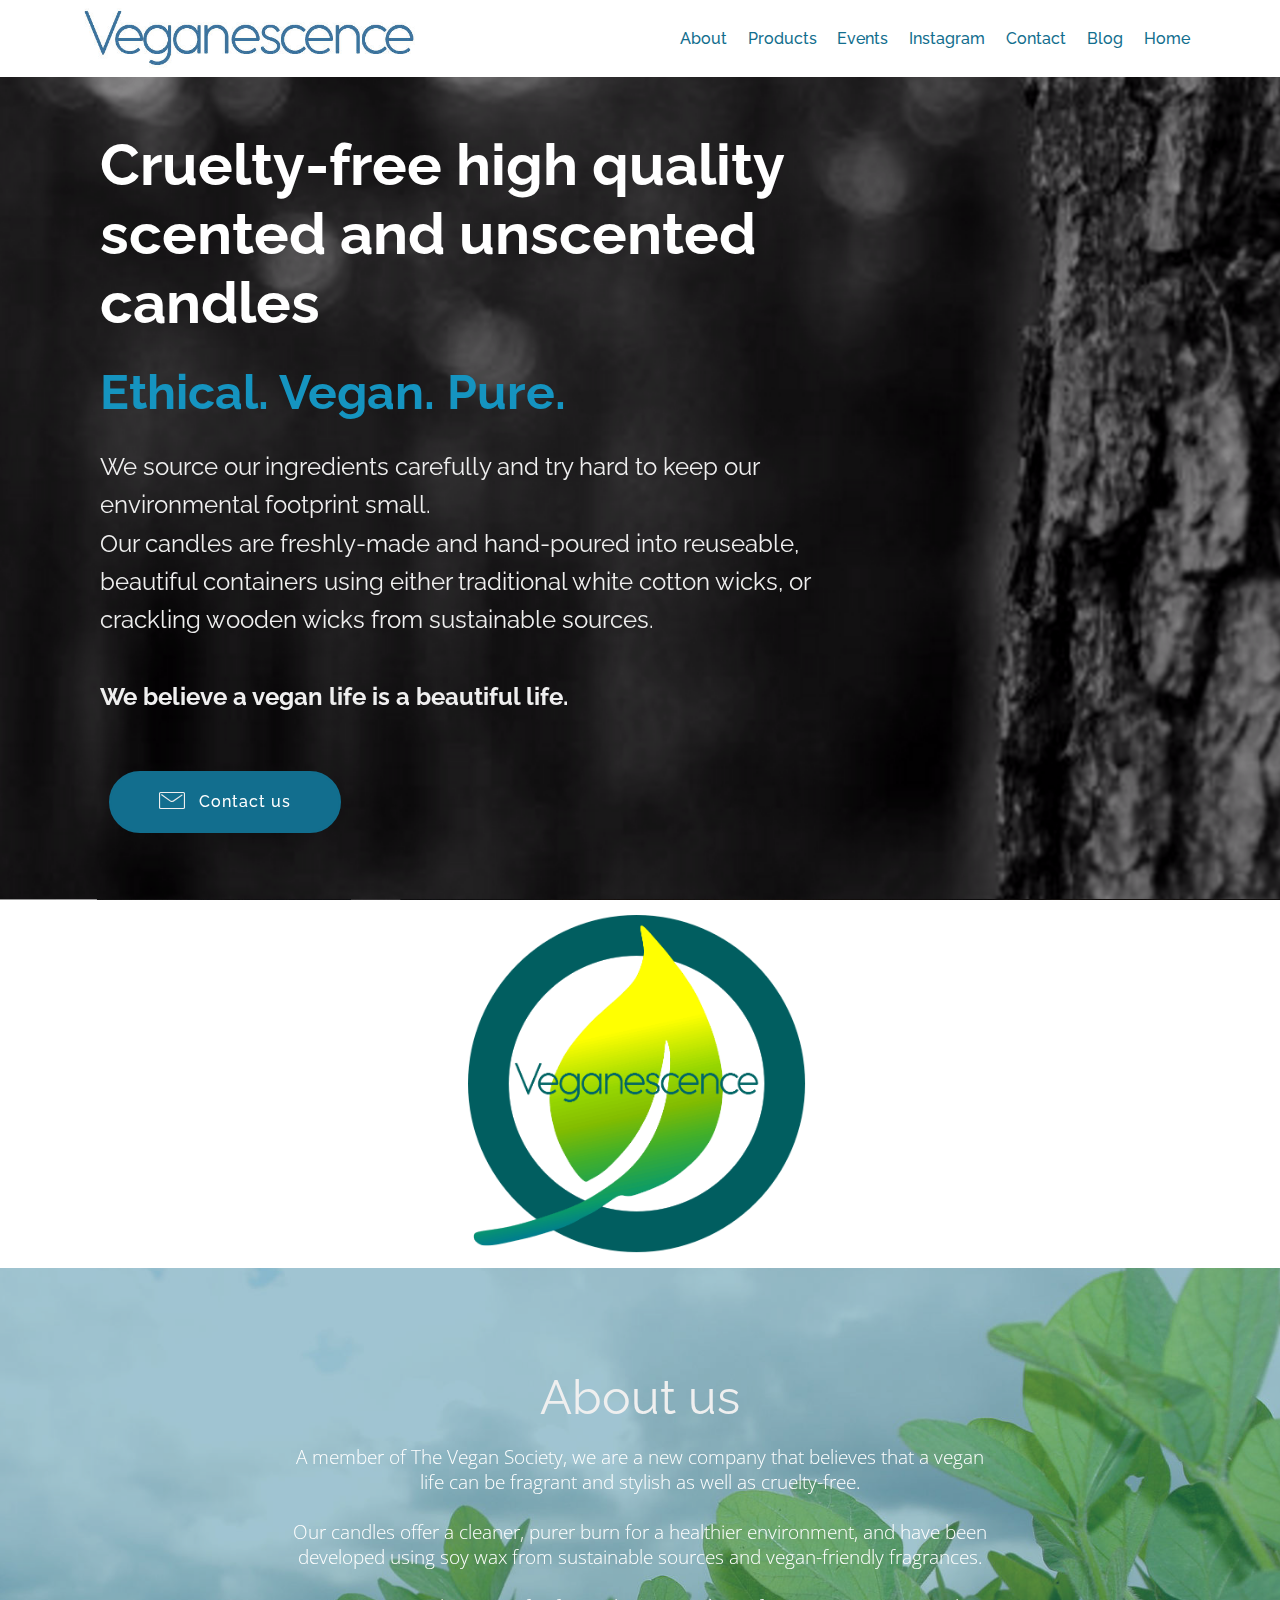
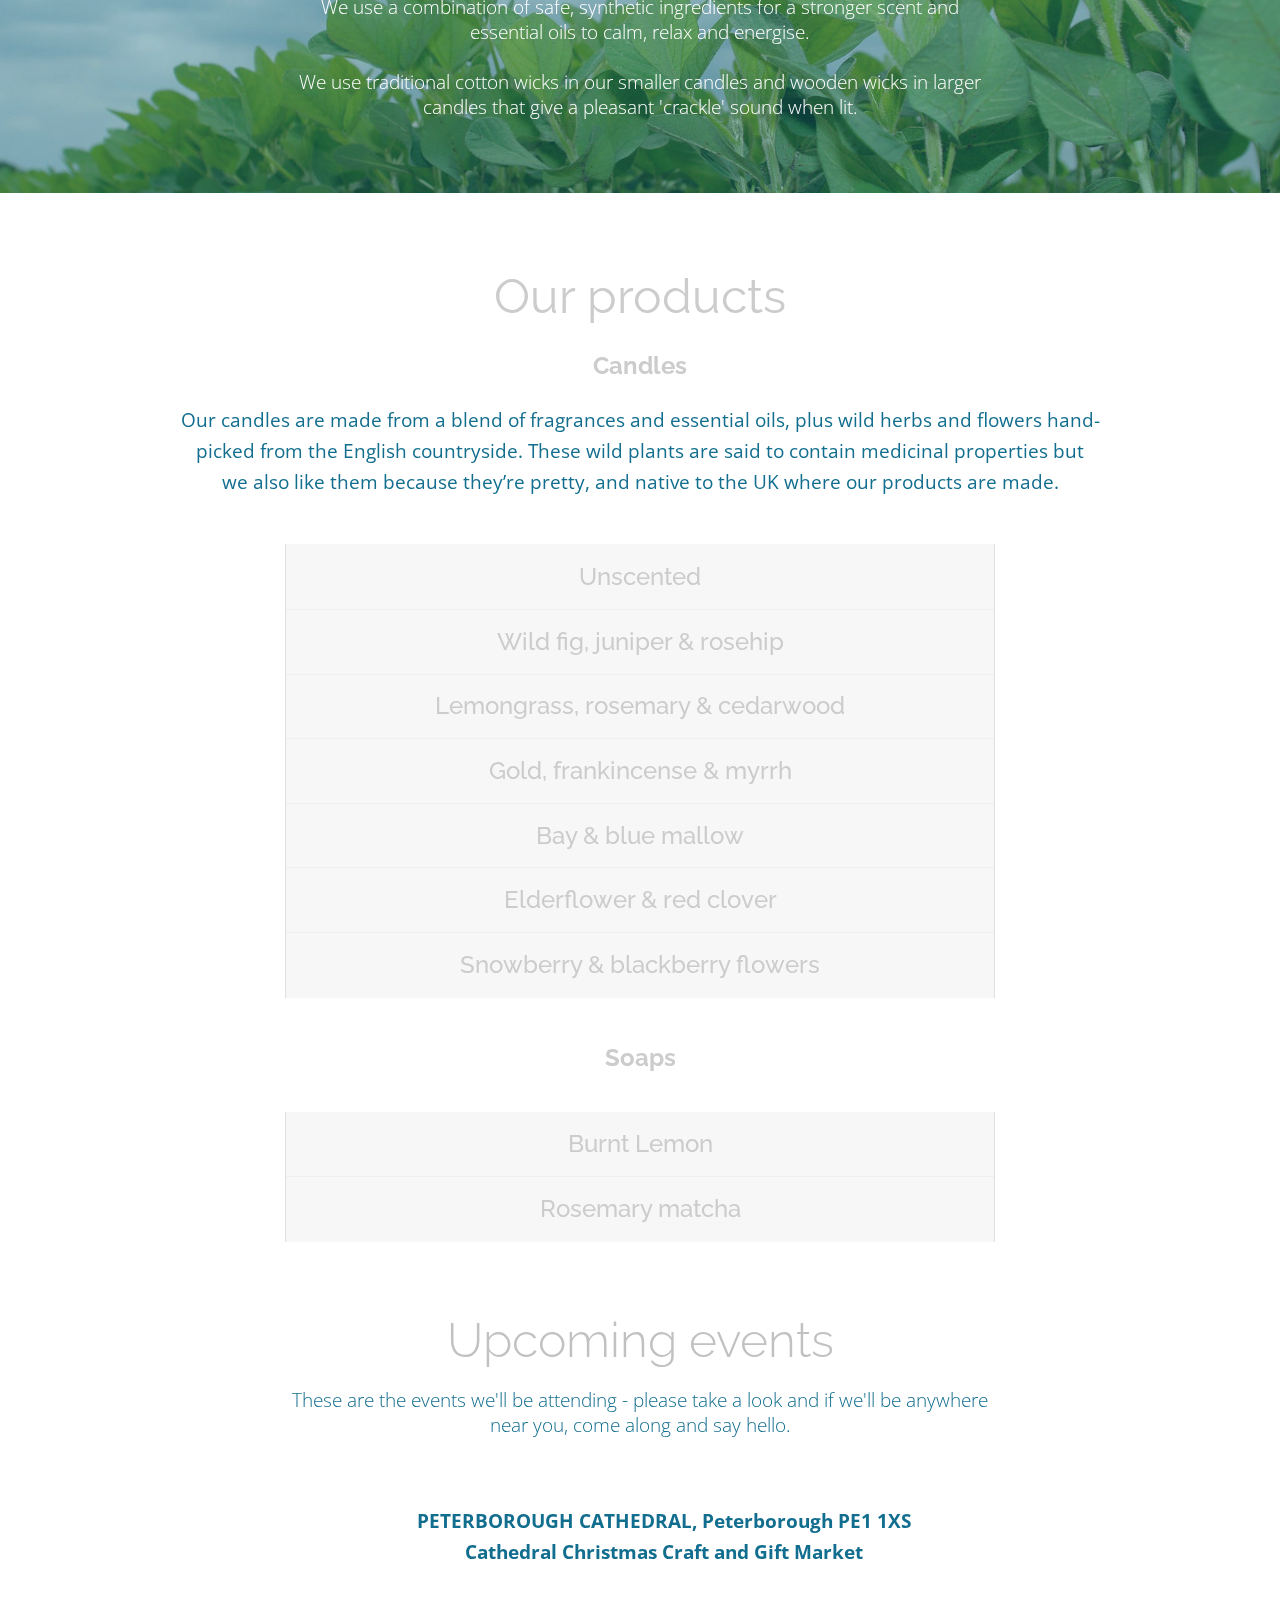
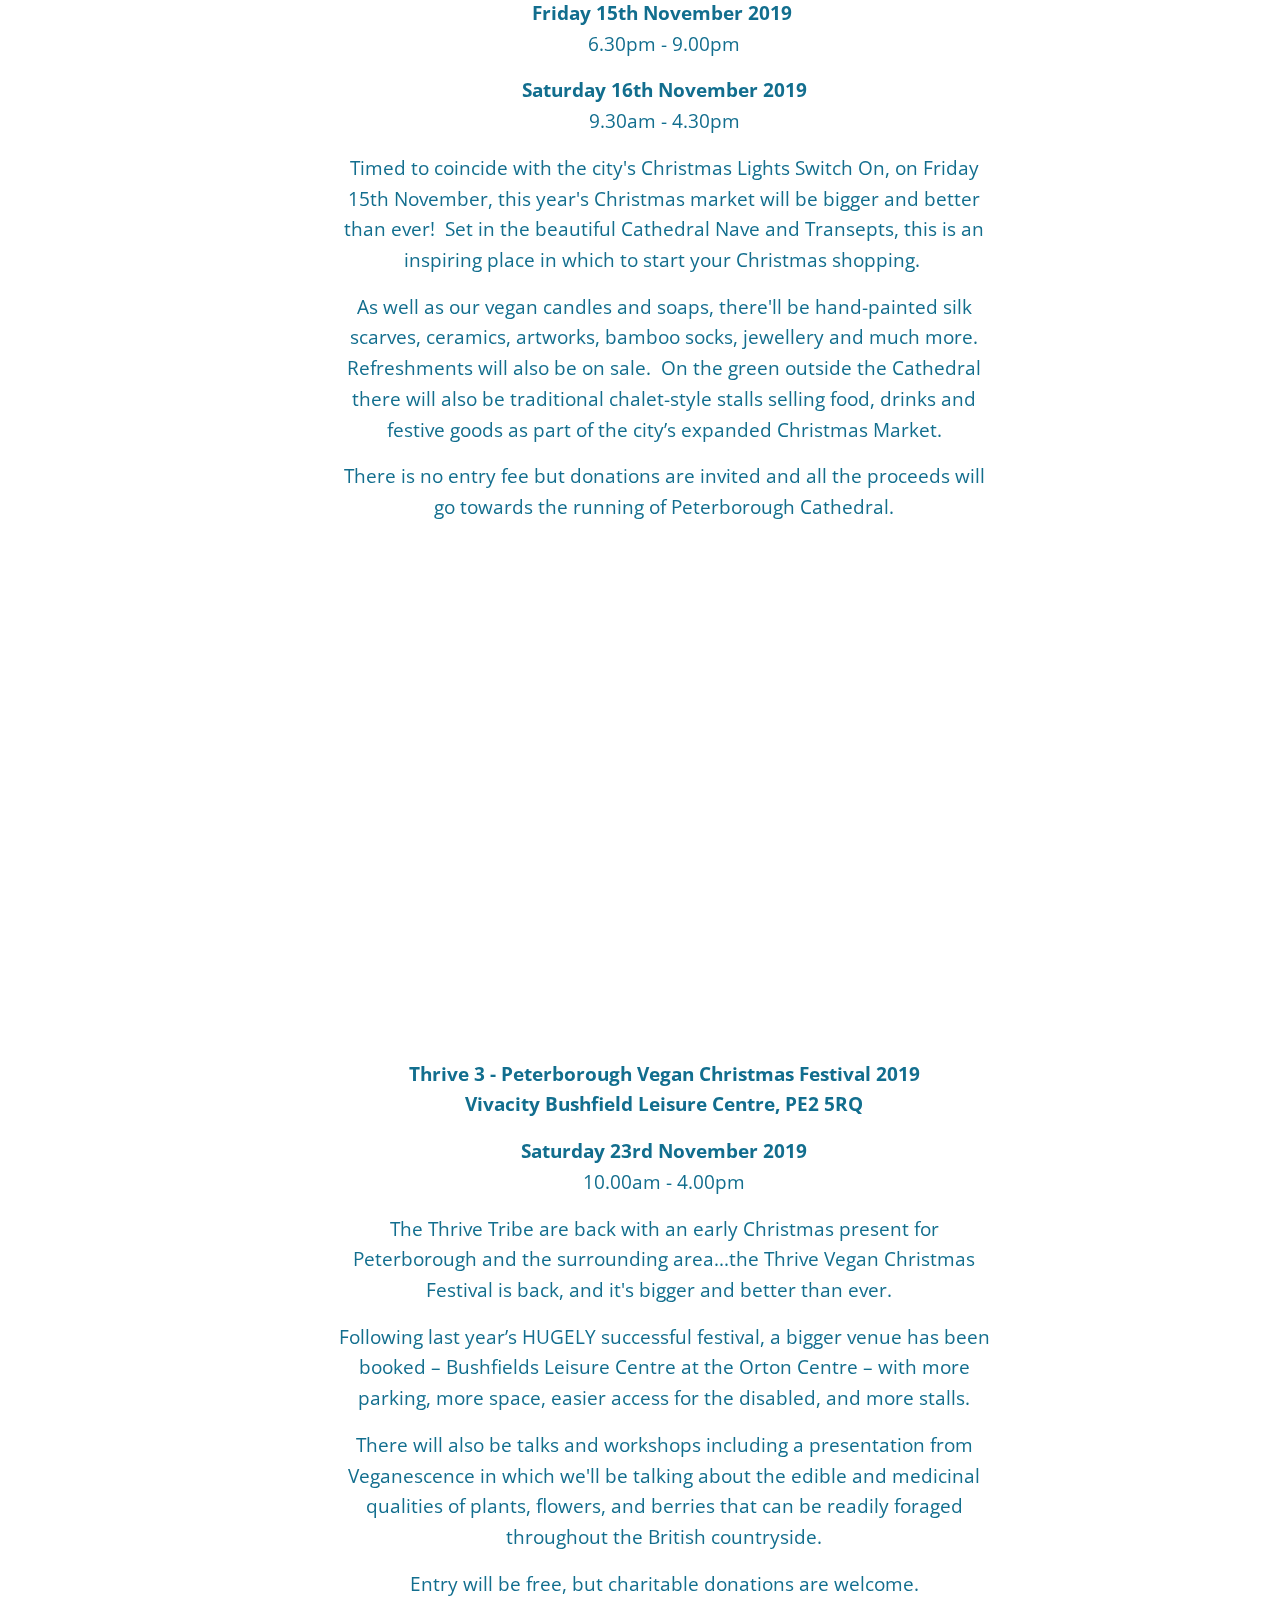
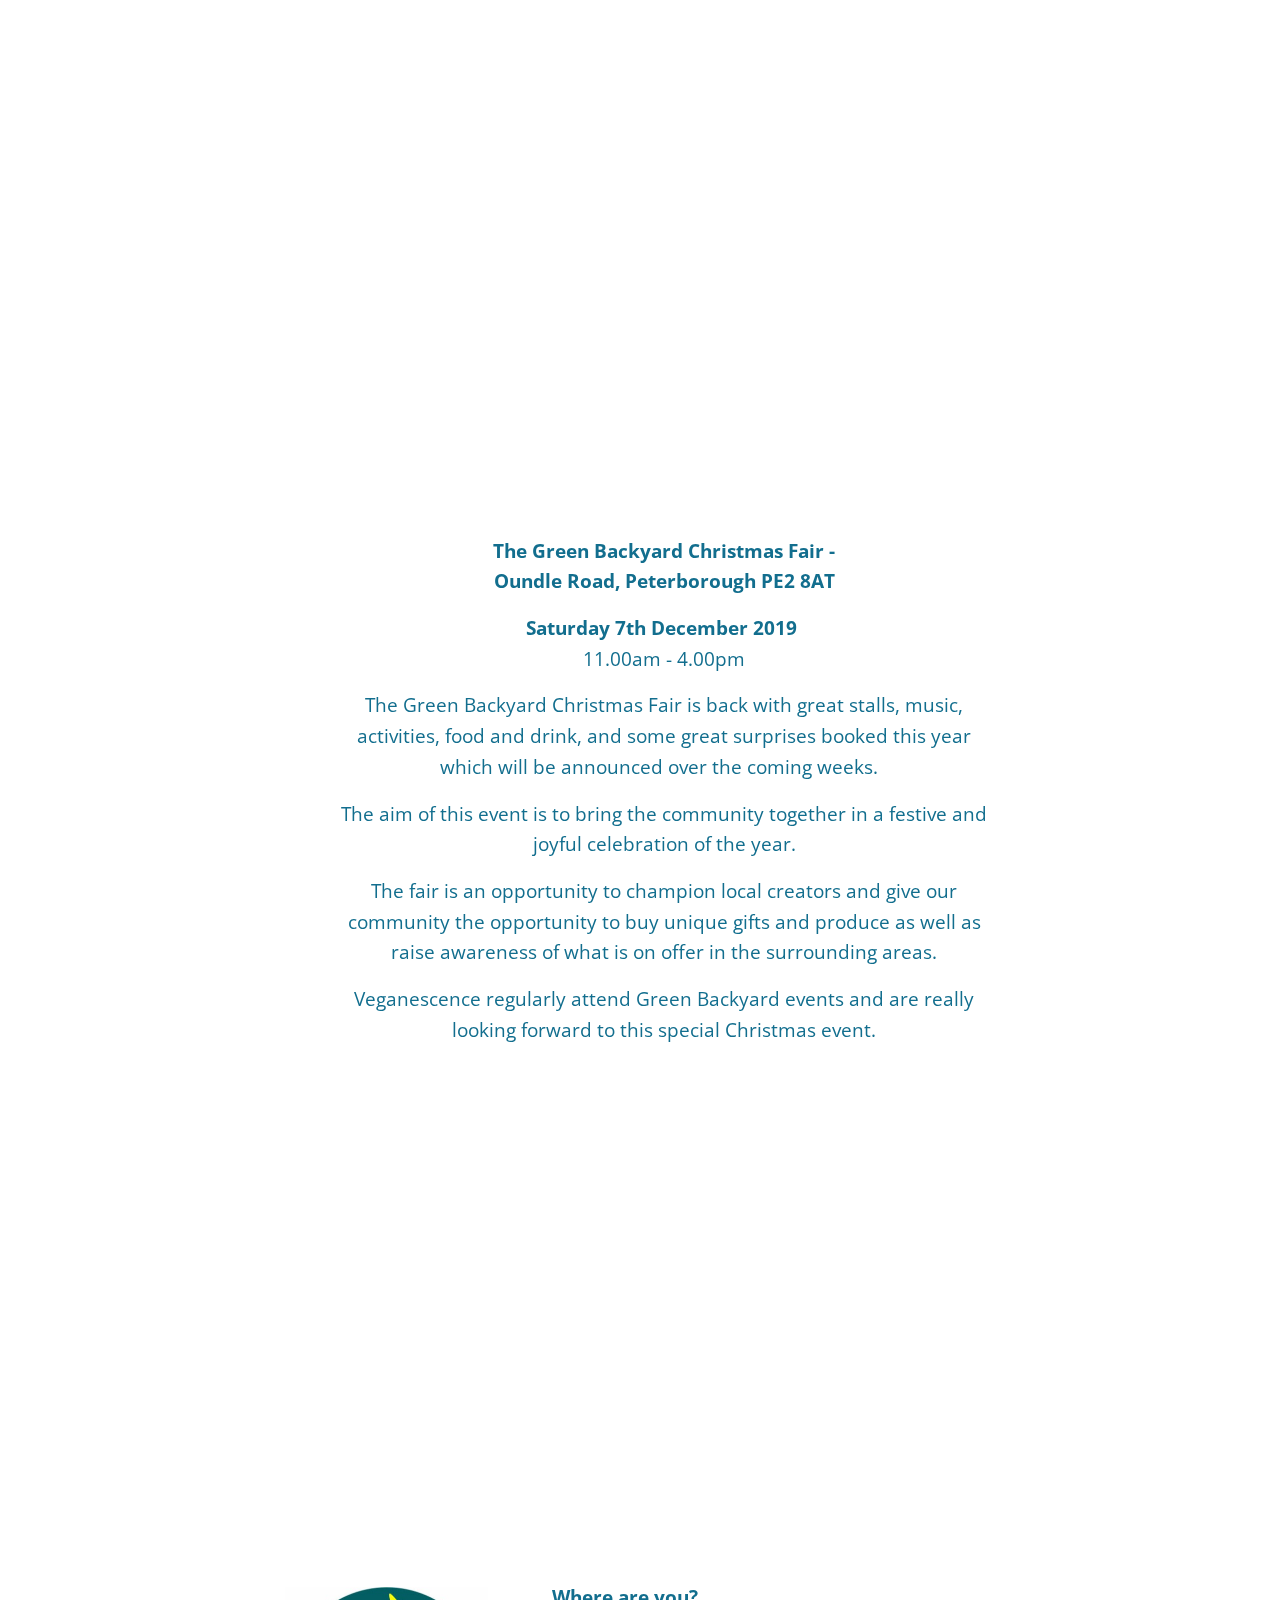
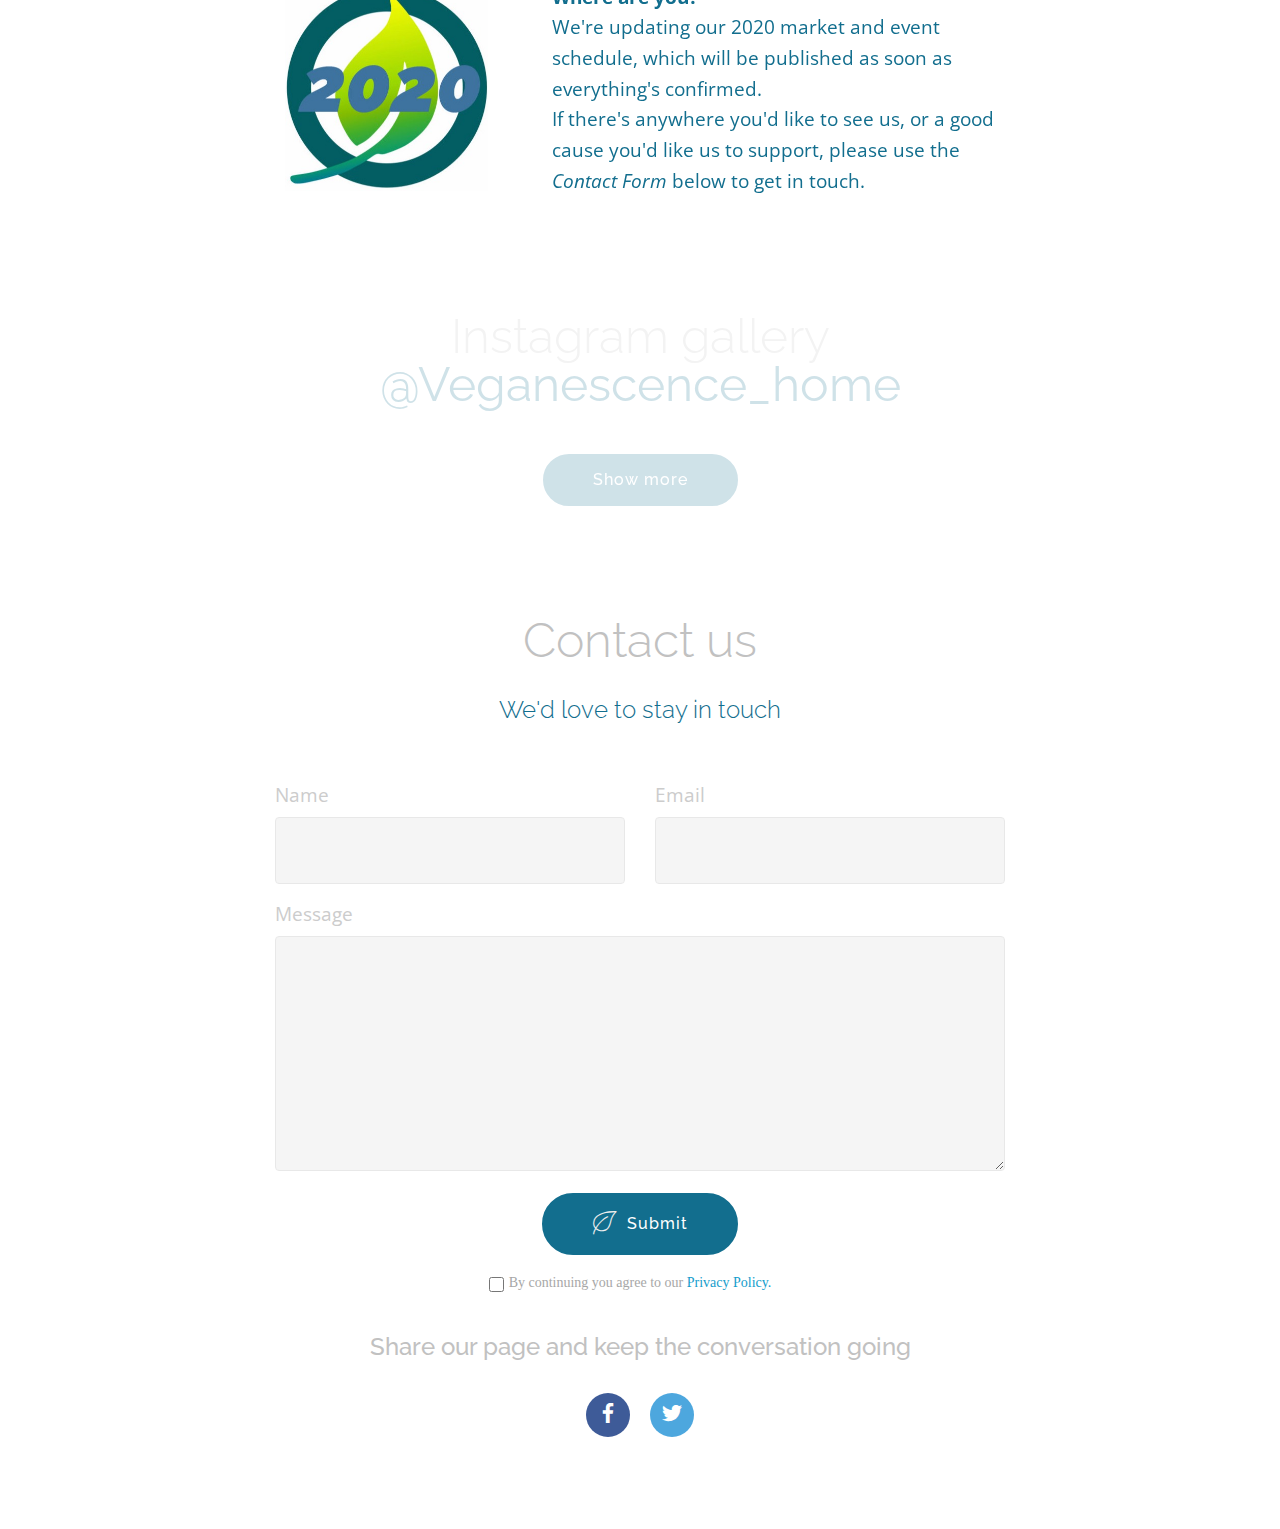
==== commit 0426227a: "create github pages" ====
--- a/index.html
+++ b/index.html
@@ -72,7 +72,7 @@
     </nav>
 </section>
 
-<section class="engine"><a href="https://mobirise.info/o">free portfolio web templates</a></section><section class="header9 cid-r9eDROsI4h mbr-fullscreen mbr-parallax-background" id="header9-2">
+<section class="engine"><a href="https://mobirise.info/x">css templates</a></section><section class="header9 cid-r9eDROsI4h mbr-fullscreen mbr-parallax-background" id="header9-2">
 
     
 
@@ -136,8 +136,9 @@
             <div class="col-md-10 align-center">
                 <h1 class="mbr-section-title mbr-bold pb-3 mbr-fonts-style display-2"><span style="font-weight: normal;">
                     Our products</span></h1>
-                
-                <p class="mbr-text pb-3 mbr-fonts-style display-7">Our products are a blend of fragrances and essential oils, plus wild herbs and flowers hand-picked from the English countryside. These wild plants are said to contain medicinal properties but we&nbsp;also like them because they’re pretty, and native to the UK where our products are made.</p>
+                <h3 class="mbr-section-subtitle mbr-light pb-3 mbr-fonts-style display-5"><strong>
+                    Candles</strong></h3>
+                <p class="mbr-text pb-3 mbr-fonts-style display-7">Our candles are made from a blend of fragrances and essential oils, plus wild herbs and flowers hand-picked from the English countryside. These wild plants are said to contain medicinal properties but we&nbsp;also like them because they’re pretty, and native to the UK where our products are made.</p>
                 
             </div>
         </div>
@@ -166,75 +167,157 @@
                         </div>
                         <div id="collapse1_5" class="panel-collapse noScroll collapse " role="tabpanel" aria-labelledby="headingOne" data-parent="#bootstrap-accordion_5">
                             <div class="panel-body p-4">
-                                <p class="mbr-fonts-style panel-text display-7">
-                                   All the crackle without any fragrance, a clean burn perfect for dinner parties, offering a gentle ambient light.&nbsp;<br><br>Please <a href="index.html#form1-9" class="text-danger">get in touch</a> if you're interested in buying vegan candles.</p>
+                                <p class="mbr-fonts-style panel-text display-7">Nothing added to 100% vegan soy, this is for those who like an ambient atmosphere with the gentle crackle of a wooden wick to soothe the soul.&nbsp;<br><br>Please <a href="index.html#form1-9" class="text-danger">get in touch</a> if you're interested in buying vegan candles.</p>
                             </div>
                         </div>
                     </div>
                     <div class="card">
                         <div class="card-header" role="tab" id="headingTwo">
                             <a role="button" class="collapsed panel-title text-black" data-toggle="collapse" data-core="" href="#collapse2_5" aria-expanded="false" aria-controls="collapse2">
-                                <h4 class="mbr-fonts-style display-5">Fig &amp; Cassis</h4>
+                                <h4 class="mbr-fonts-style display-5">Wild fig, juniper &amp; rosehip</h4>
                             </a>
                             
                         </div>
                         <div id="collapse2_5" class="panel-collapse noScroll collapse" role="tabpanel" aria-labelledby="headingTwo" data-parent="#bootstrap-accordion_5">
                             <div class="panel-body p-4">
-                                <p class="mbr-fonts-style panel-text display-7">A combination of cassis base notes, fig middle notes and a hint of lime essential oil to sharpen the senses.<br><br>Please <a href="index.html#form1-9" class="text-danger">get in touch</a> if you're interested in buying vegan candles.<br></p>
+                                <p class="mbr-fonts-style panel-text display-7">A great Christmas gift choice - the sweetness of figs, combined with the woody aroma of rosehip, and the juniper to give a fresh pine festive finish. Topped off with lavender flowers.<br><br>Please <a href="index.html#form1-9" class="text-danger">get in touch</a> if you're interested in buying vegan candles.<br></p>
                             </div>
                         </div>
                     </div>
                     <div class="card">
                         <div class="card-header" role="tab" id="headingThree">
                             <a role="button" class="collapsed text-black panel-title" data-toggle="collapse" data-core="" href="#collapse3_5" aria-expanded="false" aria-controls="collapse3">
-                                <h4 class="mbr-fonts-style display-5">Lemongrass &amp; Cedarwood</h4>
+                                <h4 class="mbr-fonts-style display-5">Lemongrass, rosemary &amp; cedarwood</h4>
                             </a>
                         </div>
                         <div id="collapse3_5" class="panel-collapse noScroll collapse" role="tabpanel" aria-labelledby="headingThree" data-parent="#bootstrap-accordion_5">
                             <div class="panel-body p-4">
-                                <p class="mbr-fonts-style panel-text display-7">The sharp cut-through of the lemongrass blends perfectly with the strength of cedarwood and sage making it a perfect choice for those who like a citrus and herby fragrance.<br><br>Please <a href="index.html#form1-9" class="text-danger">get in touch</a> if you're interested in buying vegan candles.<br></p>
+                                <p class="mbr-fonts-style panel-text display-7">Overflowing with intense green lemon fragrance, this strong fragrance gives the perfect settings to kitchens and bathrooms, with an uplifting scent and rosemary finish. Topped with rosemary leaves.<br><br>Please <a href="index.html#form1-9" class="text-danger">get in touch</a> if you're interested in buying vegan candles.<br></p>
                             </div>
                         </div>
                     </div>
                     <div class="card">
                         <div class="card-header" role="tab" id="headingFour">
                             <a role="button" class="collapsed panel-title text-black" data-toggle="collapse" data-core="" href="#collapse4_5" aria-expanded="false" aria-controls="collapse4">
-                                <h4 class="mbr-fonts-style display-5">Sage &amp; Sea-Salt</h4>
+                                <h4 class="mbr-fonts-style display-5">Gold, frankincense &amp; myrrh</h4>
                             </a> 
                         </div>
                         <div id="collapse4_5" class="panel-collapse noScroll collapse" role="tabpanel" aria-labelledby="headingFour" data-parent="#bootstrap-accordion_5">
                             <div class="panel-body p-4">
                                 <p class="mbr-fonts-style panel-text display-7">
-                                   Earthy and aromatic, reminiscent of windy, fresh days on the beach and crunchy saltiness.<br><br>Please <a href="index.html#form1-9" class="text-danger">get in touch</a> if you're interested in buying vegan candles.<br></p>
+                                   A creamy evening blend of warm spices, with a dry woody aroma and a subtle hint of vanilla. This comforting blend is soothing and exotic, both yin and yang, male and female, soft with an incense fragrance topped with golden calendula flowers.<br><br>Please <a href="index.html#form1-9" class="text-danger">get in touch</a> if you're interested in buying vegan candles.<br></p>
                             </div>
                         </div>
                     </div>
                     <div class="card">
                         <div class="card-header" role="tab" id="headingFive">
                             <a role="button" class="collapsed panel-title text-black" data-toggle="collapse" data-core="" href="#collapse5_5" aria-expanded="false" aria-controls="collapse5">
-                                <h4 class="mbr-fonts-style display-5">Moonhenge by Day</h4>
+                                <h4 class="mbr-fonts-style display-5">Bay &amp; blue mallow</h4>
                             </a>
                         </div>
                         <div id="collapse5_5" class="panel-collapse noScroll collapse" role="tabpanel" aria-labelledby="headingFive" data-parent="#bootstrap-accordion_5">
                             <div class="panel-body p-4">
-                                <p class="mbr-fonts-style panel-text display-7">
-                                   Blackberry, bay and blue mallow - a refreshing and herby day-time blend with blue mallow to soothe dry throats and ease congestion, promoting spiritual healing.<br><br>Please <a href="index.html#form1-9" class="text-danger">get in touch</a> if you're interested in buying vegan candles.<br></p>
+                                <p class="mbr-fonts-style panel-text display-7">A refreshing day-time combination of culinary herbs, including thyme and oregano, with a subtle floral top note from crushed bay and blue mallow flowers, both natives of the British countryside.
+<br>
+<br>A sold-our favourite at 2019’s Moonhenge festival.<br><br>Please <a href="index.html#form1-9" class="text-danger">get in touch</a> if you're interested in buying vegan candles.<br></p>
                             </div>
                         </div>
                     </div>
                     <div class="card">
                         <div class="card-header" role="tab" id="headingSix">
                             <a role="button" class="collapsed panel-title text-black" data-toggle="collapse" data-core="" href="#collapse6_5" aria-expanded="false" aria-controls="collapse6">
-                                <h4 class="mbr-fonts-style display-5">Moonhenge by Night</h4>
+                                <h4 class="mbr-fonts-style display-5">Elderflower &amp; red clover</h4>
                             </a>
                         </div>
                         <div id="collapse6_5" class="panel-collapse noScroll collapse" role="tabpanel" aria-labelledby="headingSix" data-parent="#bootstrap-accordion_5">
                             <div class="panel-body p-4">
-                                <p class="mbr-fonts-style panel-text display-7">Honeysuckle, elderflower and red clover - red clover supports hormonal balance, elderflower soothes sinuses, and honeysuckle relieves headaches.<br>
-<br>Please <a href="index.html#form1-9" class="text-danger">get in touch</a> if you're interested in buying vegan candles.<br></p>
-                            </div>
-                        </div>
-                    </div>
+                                <p class="mbr-fonts-style panel-text display-7">A light and floral uplifting blend reminiscent of summer, sweetly balanced with herb tea scent of red clover scattered on the top of the candle.
+<br>
+<br>Another sold-out Moonheange favourite.<br><br>Please <a href="index.html#form1-9" class="text-danger">get in touch</a> if you're interested in buying vegan candles.<br></p>
+                            </div>
+                        </div>
+                    </div>
+                    <div class="card">
+                        <div class="card-header" role="tab" id="headingTwo">
+                            <a role="button" class="collapsed panel-title text-black" data-toggle="collapse" data-core="" href="#collapse7_5" aria-expanded="false" aria-controls="collapse2">
+                                <h4 class="mbr-fonts-style display-5">Snowberry &amp; blackberry flowers</h4>
+                            </a>
+                            
+                        </div>
+                        <div id="collapse7_5" class="panel-collapse noScroll collapse" role="tabpanel" aria-labelledby="headingTwo" data-parent="#bootstrap-accordion_5">
+                            <div class="panel-body p-4">
+                                <p class="mbr-fonts-style panel-text display-7">Berry overload another festive favourite is blended with the subtle candyfloss scent of blackberry flowers.<br><br>Please <a href="index.html#form1-9" class="text-danger">get in touch</a> if you're interested in buying vegan candles.<br></p>
+                            </div>
+                        </div></div>
+                </div>
+            </div>
+        </div>
+    </div>
+</section>
+
+<section class="header1 cid-rGfcaSbezi" id="header16-1u">
+
+    
+
+    
+
+    <div class="container">
+        <div class="row justify-content-md-center">
+            <div class="col-md-10 align-center">
+                
+                <h3 class="mbr-section-subtitle mbr-light pb-3 mbr-fonts-style display-5"><strong>
+                    Soaps</strong></h3>
+                
+                
+            </div>
+        </div>
+    </div>
+
+</section>
+
+<section class="accordion1 cid-rGfcmFj8nw" id="accordion1-1v">
+
+    
+
+    
+    <div class="container">
+        <div class="media-container-row">
+            <div class="col-12 col-md-8">
+                <div class="section-head text-center space30">
+                    
+                </div>
+                <div class="clearfix"></div>
+                <div id="bootstrap-accordion_7" class="panel-group accordionStyles accordion" role="tablist" aria-multiselectable="true">
+                    <div class="card">
+                        <div class="card-header" role="tab" id="headingOne">
+                            <a role="button" class="panel-title collapsed text-black" data-toggle="collapse" data-core="" href="#collapse1_7" aria-expanded="false" aria-controls="collapse1">
+                                <h4 class="mbr-fonts-style display-5">Burnt Lemon</h4>
+                            </a>
+                        </div>
+                        <div id="collapse1_7" class="panel-collapse noScroll collapse " role="tabpanel" aria-labelledby="headingOne" data-parent="#bootstrap-accordion_7">
+                            <div class="panel-body p-4">
+                                <p class="mbr-fonts-style panel-text display-7">Uplifting fresh scent of sweet and sharp lemons with the deep-cleansing properties of activated charcoal and essential oils, make this a doubly-effective cleansing bar for face and body.<br><br>Please <a href="index.html#form1-9" class="text-danger">get in touch</a> if you're interested in buying vegan soaps.</p>
+                            </div>
+                        </div>
+                    </div>
+                    <div class="card">
+                        <div class="card-header" role="tab" id="headingTwo">
+                            <a role="button" class="collapsed panel-title text-black" data-toggle="collapse" data-core="" href="#collapse2_7" aria-expanded="false" aria-controls="collapse2">
+                                <h4 class="mbr-fonts-style display-5">Rosemary matcha</h4>
+                            </a>
+                            
+                        </div>
+                        <div id="collapse2_7" class="panel-collapse noScroll collapse" role="tabpanel" aria-labelledby="headingTwo" data-parent="#bootstrap-accordion_7">
+                            <div class="panel-body p-4">
+                                <p class="mbr-fonts-style panel-text display-7">Packed with antioxidants to boost skin health, matcha green tea detoxifies, rosemary essential oils and a touch of shea butters soothes irritated skin.<br><br>Please <a href="index.html#form1-9" class="text-danger">get in touch</a> if you're interested in buying vegan soaps.<br></p>
+                            </div>
+                        </div>
+                    </div>
+                    
+                    
+                    
+                    
+                    
                 </div>
             </div>
         </div>
@@ -280,7 +363,7 @@
     <div class="container">
         <div class="media-container-row">
             <div class="col-md-8">
-                <div class="google-map"><iframe frameborder="0" style="border:0" src="https://www.google.com/maps/embed/v1/place?key=AIzaSyCy9r70T3NYf3PhvVflTo0_zdif2_IoIYs&amp;q=place_id:ChIJA40W01Xwd0gRpZl5pQY51Qw" allowfullscreen=""></iframe></div>
+                <div class="google-map"><iframe frameborder="0" style="border:0" src="https://www.google.com/maps/embed/v1/place?key=AIzaSyAEIpgj38KyLFELm2bK9Y7krBkz1K-cMq8&amp;q=place_id:ChIJA40W01Xwd0gRpZl5pQY51Qw" allowfullscreen=""></iframe></div>
         </div>
     </div>
 </div></section>
@@ -292,9 +375,7 @@
         <div class="media-container-row">
             <div class="mbr-text counter-container col-12 col-md-8 mbr-fonts-style display-7">
                 <ol><li><font color="#126e8e"><strong>Thrive 3 - Peterborough Vegan Christmas Festival 2019 <br>Vivacity Bushfield Leisure Centre, PE2 5RQ</strong></font></li><li><strong>Saturday 23rd November 2019<br></strong>10.00am - 4.00pm</li><li>The Thrive Tribe are back with an early Christmas present for Peterborough and the surrounding area...the Thrive Vegan Christmas Festival is back, and it's bigger and better than ever. &nbsp;</li><li>Following last year’s HUGELY successful festival, a bigger venue has been booked – Bushfields Leisure Centre at the Orton Centre – with more parking, more space, easier access for the disabled, and more stalls.
-</li><li>On Saturday, November 23, 2019, Thrive 3 brings veganism and eco-living to the fore and helps you prepare for the a compassionate and green Christmas.
-</li><li>There will also be talks and workshops including a presentation from Veganescence in which we'll be talking about the edible and medicinal qualities of plants, flowers, and berries that can be readily foraged throughout the British countryside.
-</li><li>Entry will be free, but charitable donations are welcome.</li>
+</li><li>There will also be talks and workshops including a presentation from Veganescence in which we'll be talking about the edible and medicinal qualities of plants, flowers, and berries that can be readily foraged throughout the British countryside.<br></li><li>Entry will be free, but charitable donations are welcome.</li>
                 </ol>
             </div>
         </div>
@@ -308,7 +389,7 @@
     <div class="container">
         <div class="media-container-row">
             <div class="col-md-8">
-                <div class="google-map"><iframe frameborder="0" style="border:0" src="https://www.google.com/maps/embed/v1/place?key=AIzaSyAEIpgj38KyLFELm2bK9Y7krBkz1K-cMq8&amp;q=place_id:ChIJMeSnMQ3yd0gR3r3_Eq0uHOI" allowfullscreen=""></iframe></div>
+                <div class="google-map"><iframe frameborder="0" style="border:0" src="https://www.google.com/maps/embed/v1/place?key=AIzaSyCy9r70T3NYf3PhvVflTo0_zdif2_IoIYs&amp;q=place_id:ChIJMeSnMQ3yd0gR3r3_Eq0uHOI" allowfullscreen=""></iframe></div>
         </div>
     </div>
 </div></section>
@@ -336,7 +417,7 @@
     <div class="container">
         <div class="media-container-row">
             <div class="col-md-8">
-                <div class="google-map"><iframe frameborder="0" style="border:0" src="https://www.google.com/maps/embed/v1/place?key=AIzaSyCy9r70T3NYf3PhvVflTo0_zdif2_IoIYs&amp;q=place_id:ChIJ96z921Lwd0gREHnRR7IHUFY" allowfullscreen=""></iframe></div>
+                <div class="google-map"><iframe frameborder="0" style="border:0" src="https://www.google.com/maps/embed/v1/place?key=AIzaSyAEIpgj38KyLFELm2bK9Y7krBkz1K-cMq8&amp;q=place_id:ChIJ96z921Lwd0gREHnRR7IHUFY" allowfullscreen=""></iframe></div>
         </div>
     </div>
 </div></section>
@@ -364,7 +445,7 @@
     </div>
 </section>
 
-<section class="mbr-instagram-feed" data-rows="2" data-per-row-slider="" data-spacing="5" data-full-width="" data-token="9265409425.727bfe1.0979b0b87ac9447a847e7ce1101e1981" data-per-row-grid="3" id="instagram-feed-block-b" data-rv-view="29" style="background-color: rgb(255, 255, 255); padding-top: 40px; padding-bottom: 40px;">
+<section class="mbr-instagram-feed" data-rows="2" data-per-row-slider="" data-spacing="5" data-full-width="" data-token="9265409425.727bfe1.0979b0b87ac9447a847e7ce1101e1981" data-per-row-grid="3" id="instagram-feed-block-b" data-rv-view="35" style="background-color: rgb(255, 255, 255); padding-top: 40px; padding-bottom: 40px;">
     
     <div class="container container_toggle">
         <div class="row">
@@ -399,7 +480,7 @@
             <div class="media-container-column col-lg-8" data-form-type="formoid">
                     <div data-form-alert="" hidden="">Thank you for filling out the form - we'll be in touch shortly to tell you about our new products.</div>
             
-                    <form class="mbr-form" action="https://mobirise.com/" method="post" data-form-title="eMail from the Veganescence website"><input type="hidden" name="email" data-form-email="true" value="JRB3ln0ia0sV3IKgZj2srI0klZT4LlC01n/H70ff3yarKNwtqI98D1VdR3i72wgHWsrEpvMwYdAcUA0MvLhtPK97jlMvjicD+MEaAD8x12wkzeN/i+MqBgmzsmSviTdD.CilCj31Aauxh4DmhlL6wU0aldFnElF6gT70pZauU7c4iLXnPF6qDvQyZSXeWwNStO7PuYDNK9i30lkqMbbpqPW19AwAEMdJ7iTkWetV6l3cDbsq250r/KaiZWzyEZ6r9">
+                    <form class="mbr-form" action="https://mobirise.com/" method="post" data-form-title="eMail from the Veganescence website"><input type="hidden" name="email" data-form-email="true" value="gP/ms3BQtAfr3v+ASW614VIJT5sCTT85aVC546S/6BIPO6g0SRr90X1zOIpF50zulI2FMXUDyVXvfcIGWL2nGCz1lZACeZ4PfhRYEH5l2Hk/ecv7VuF6Yp+Xy+i89RmT.gL7HMOSzBOgyI/Zz1c5h75nzmIsCs90H9Y1eSkp3eIT1pIPQRjo2QI0aMYFuYXc3wG2Nsnw/VcXJ1ctzUUfM58RwPT8V2BlOzJ84kGWsh3/7hPsg6YfQf7JVjboxzNeN">
                         <div class="row row-sm-offset">
                             <div class="col-md-4 multi-horizontal" data-for="name">
                                 <div class="form-group">
--- a/assets/mobirise/css/mbr-additional.css
+++ b/assets/mobirise/css/mbr-additional.css
@@ -1170,13 +1170,13 @@
 }
 .cid-r9eEezEcfC .mbr-section-subtitle {
   color: #ffffff;
-  text-align: left;
+  text-align: center;
 }
 .cid-r9eEezEcfC .mbr-section-subtitle B {
   color: #ffffff;
 }
 .cid-rxaOQc216j {
-  padding-top: 90px;
+  padding-top: 75px;
   padding-bottom: 0px;
   background-color: #ffffff;
 }
@@ -1188,8 +1188,11 @@
 }
 .cid-rxaOQc216j .mbr-text,
 .cid-rxaOQc216j .mbr-section-btn {
-  text-align: left;
+  text-align: center;
   color: #126e8e;
+}
+.cid-rxaOQc216j H3 {
+  color: #cccccc;
 }
 .cid-rae9L5MYE5 {
   padding-top: 15px;
@@ -1244,6 +1247,80 @@
   color: #c1c1c1;
 }
 .cid-rae9L5MYE5 SPAN {
+  color: #c1c1c1;
+}
+.cid-rGfcaSbezi {
+  padding-top: 15px;
+  padding-bottom: 0px;
+  background-color: #ffffff;
+}
+.cid-rGfcaSbezi P {
+  color: #767676;
+}
+.cid-rGfcaSbezi H1 {
+  color: #cccccc;
+}
+.cid-rGfcaSbezi .mbr-text,
+.cid-rGfcaSbezi .mbr-section-btn {
+  text-align: left;
+  color: #126e8e;
+}
+.cid-rGfcaSbezi H3 {
+  color: #cccccc;
+}
+.cid-rGfcmFj8nw {
+  padding-top: 15px;
+  padding-bottom: 15px;
+  position: relative;
+  background-color: #ffffff;
+}
+.cid-rGfcmFj8nw .card {
+  border-radius: 0px;
+  margin-bottom: -1px;
+}
+.cid-rGfcmFj8nw .card .card-header {
+  border-radius: 0px;
+  border: 0px;
+  padding: 0;
+}
+.cid-rGfcmFj8nw .card .card-header a.panel-title {
+  margin-bottom: 0;
+  font-style: normal;
+  font-weight: 500;
+  display: block;
+  text-decoration: none !important;
+  margin-top: -1px;
+  line-height: normal;
+}
+.cid-rGfcmFj8nw .card .card-header a.panel-title:focus {
+  text-decoration: none !important;
+}
+.cid-rGfcmFj8nw .card .card-header a.panel-title h4 {
+  padding: 1.3rem 2rem;
+  border: 1px solid #dfdfdf;
+  margin-bottom: 0;
+}
+.cid-rGfcmFj8nw .card .card-header a.panel-title h4 .sign {
+  padding-right: 1rem;
+}
+.cid-rGfcmFj8nw .card .panel-body {
+  color: #767676;
+}
+.cid-rGfcmFj8nw H2 {
+  color: #c1c1c1;
+}
+.cid-rGfcmFj8nw H4 {
+  color: #cccccc;
+  text-align: center;
+}
+.cid-rGfcmFj8nw .panel-text {
+  color: #126e8e;
+  text-align: center;
+}
+.cid-rGfcmFj8nw B {
+  color: #c1c1c1;
+}
+.cid-rGfcmFj8nw SPAN {
   color: #c1c1c1;
 }
 .cid-rc9CYqu63I {
@@ -1303,6 +1380,7 @@
 }
 .cid-rqJiaNnoNo .mbr-text {
   color: #126e8e;
+  text-align: center;
 }
 .cid-rFzF2tLOuX {
   padding-top: 0px;
@@ -1380,6 +1458,7 @@
 }
 .cid-rFzSDS697Q .mbr-text {
   color: #126e8e;
+  text-align: center;
 }
 .cid-rFzFoRWdmc {
   padding-top: 0px;
@@ -1457,6 +1536,7 @@
 }
 .cid-rFzFqtuAXr .mbr-text {
   color: #126e8e;
+  text-align: center;
 }
 .cid-rFzFrmzva6 {
   padding-top: 0px;
--- a/assets/mobirise/css/mbr-additional.css
+++ b/assets/mobirise/css/mbr-additional.css
@@ -1170,13 +1170,13 @@
 }
 .cid-r9eEezEcfC .mbr-section-subtitle {
   color: #ffffff;
-  text-align: left;
+  text-align: center;
 }
 .cid-r9eEezEcfC .mbr-section-subtitle B {
   color: #ffffff;
 }
 .cid-rxaOQc216j {
-  padding-top: 90px;
+  padding-top: 75px;
   padding-bottom: 0px;
   background-color: #ffffff;
 }
@@ -1188,8 +1188,11 @@
 }
 .cid-rxaOQc216j .mbr-text,
 .cid-rxaOQc216j .mbr-section-btn {
-  text-align: left;
+  text-align: center;
   color: #126e8e;
+}
+.cid-rxaOQc216j H3 {
+  color: #cccccc;
 }
 .cid-rae9L5MYE5 {
   padding-top: 15px;
@@ -1244,6 +1247,80 @@
   color: #c1c1c1;
 }
 .cid-rae9L5MYE5 SPAN {
+  color: #c1c1c1;
+}
+.cid-rGfcaSbezi {
+  padding-top: 15px;
+  padding-bottom: 0px;
+  background-color: #ffffff;
+}
+.cid-rGfcaSbezi P {
+  color: #767676;
+}
+.cid-rGfcaSbezi H1 {
+  color: #cccccc;
+}
+.cid-rGfcaSbezi .mbr-text,
+.cid-rGfcaSbezi .mbr-section-btn {
+  text-align: left;
+  color: #126e8e;
+}
+.cid-rGfcaSbezi H3 {
+  color: #cccccc;
+}
+.cid-rGfcmFj8nw {
+  padding-top: 15px;
+  padding-bottom: 15px;
+  position: relative;
+  background-color: #ffffff;
+}
+.cid-rGfcmFj8nw .card {
+  border-radius: 0px;
+  margin-bottom: -1px;
+}
+.cid-rGfcmFj8nw .card .card-header {
+  border-radius: 0px;
+  border: 0px;
+  padding: 0;
+}
+.cid-rGfcmFj8nw .card .card-header a.panel-title {
+  margin-bottom: 0;
+  font-style: normal;
+  font-weight: 500;
+  display: block;
+  text-decoration: none !important;
+  margin-top: -1px;
+  line-height: normal;
+}
+.cid-rGfcmFj8nw .card .card-header a.panel-title:focus {
+  text-decoration: none !important;
+}
+.cid-rGfcmFj8nw .card .card-header a.panel-title h4 {
+  padding: 1.3rem 2rem;
+  border: 1px solid #dfdfdf;
+  margin-bottom: 0;
+}
+.cid-rGfcmFj8nw .card .card-header a.panel-title h4 .sign {
+  padding-right: 1rem;
+}
+.cid-rGfcmFj8nw .card .panel-body {
+  color: #767676;
+}
+.cid-rGfcmFj8nw H2 {
+  color: #c1c1c1;
+}
+.cid-rGfcmFj8nw H4 {
+  color: #cccccc;
+  text-align: center;
+}
+.cid-rGfcmFj8nw .panel-text {
+  color: #126e8e;
+  text-align: center;
+}
+.cid-rGfcmFj8nw B {
+  color: #c1c1c1;
+}
+.cid-rGfcmFj8nw SPAN {
   color: #c1c1c1;
 }
 .cid-rc9CYqu63I {
@@ -1303,6 +1380,7 @@
 }
 .cid-rqJiaNnoNo .mbr-text {
   color: #126e8e;
+  text-align: center;
 }
 .cid-rFzF2tLOuX {
   padding-top: 0px;
@@ -1380,6 +1458,7 @@
 }
 .cid-rFzSDS697Q .mbr-text {
   color: #126e8e;
+  text-align: center;
 }
 .cid-rFzFoRWdmc {
   padding-top: 0px;
@@ -1457,6 +1536,7 @@
 }
 .cid-rFzFqtuAXr .mbr-text {
   color: #126e8e;
+  text-align: center;
 }
 .cid-rFzFrmzva6 {
   padding-top: 0px;
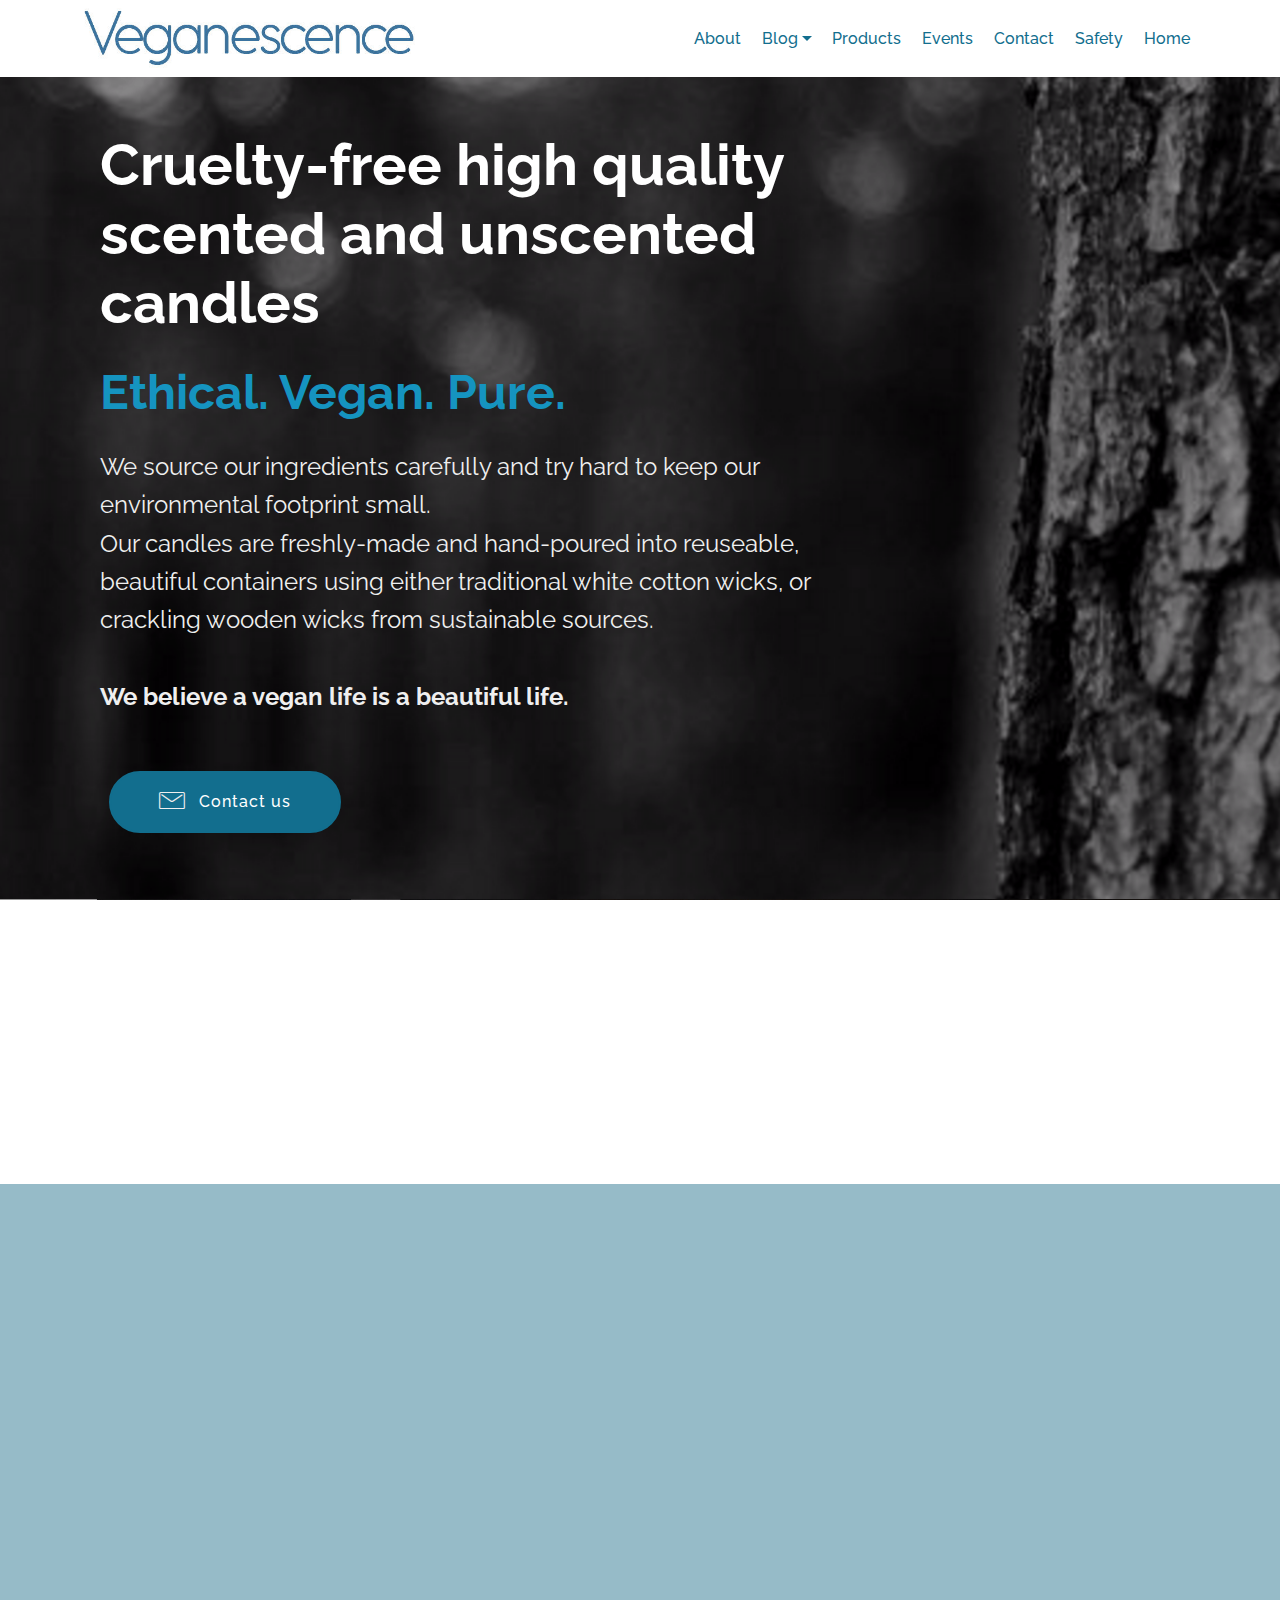
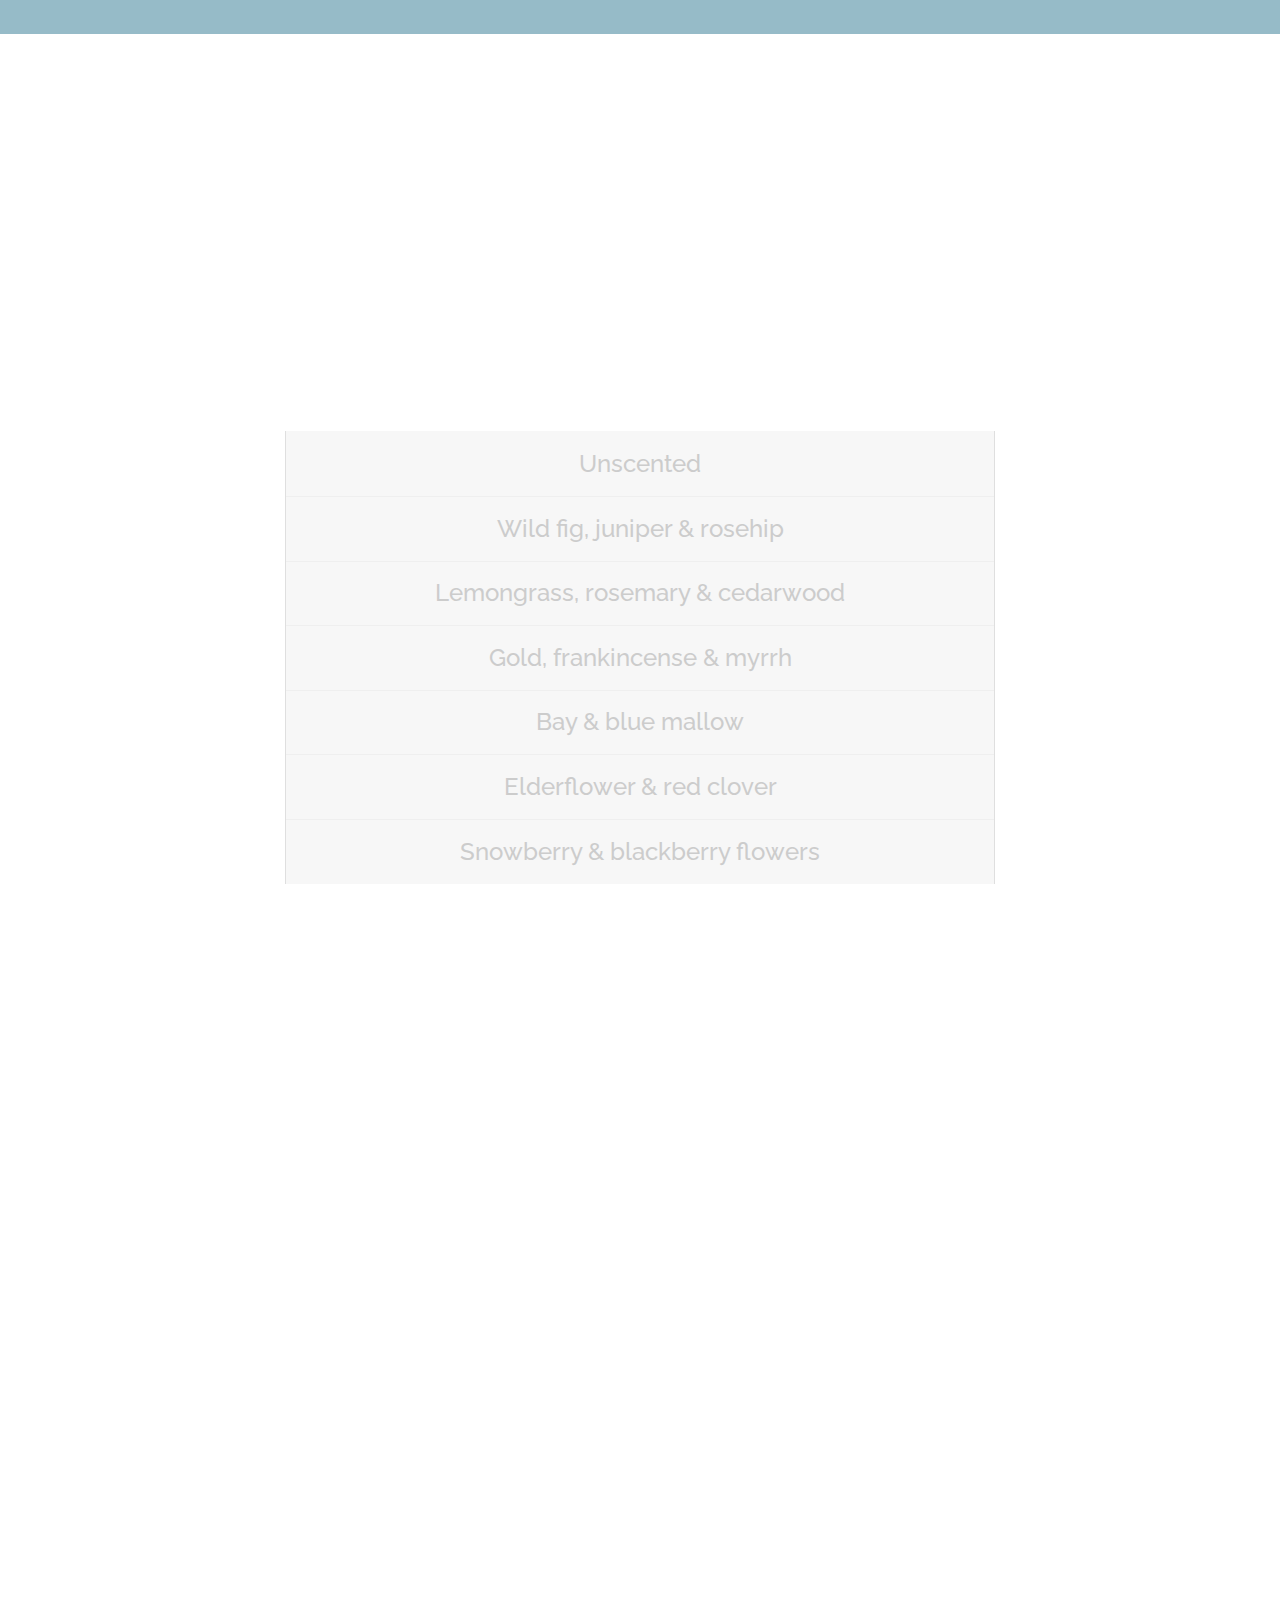
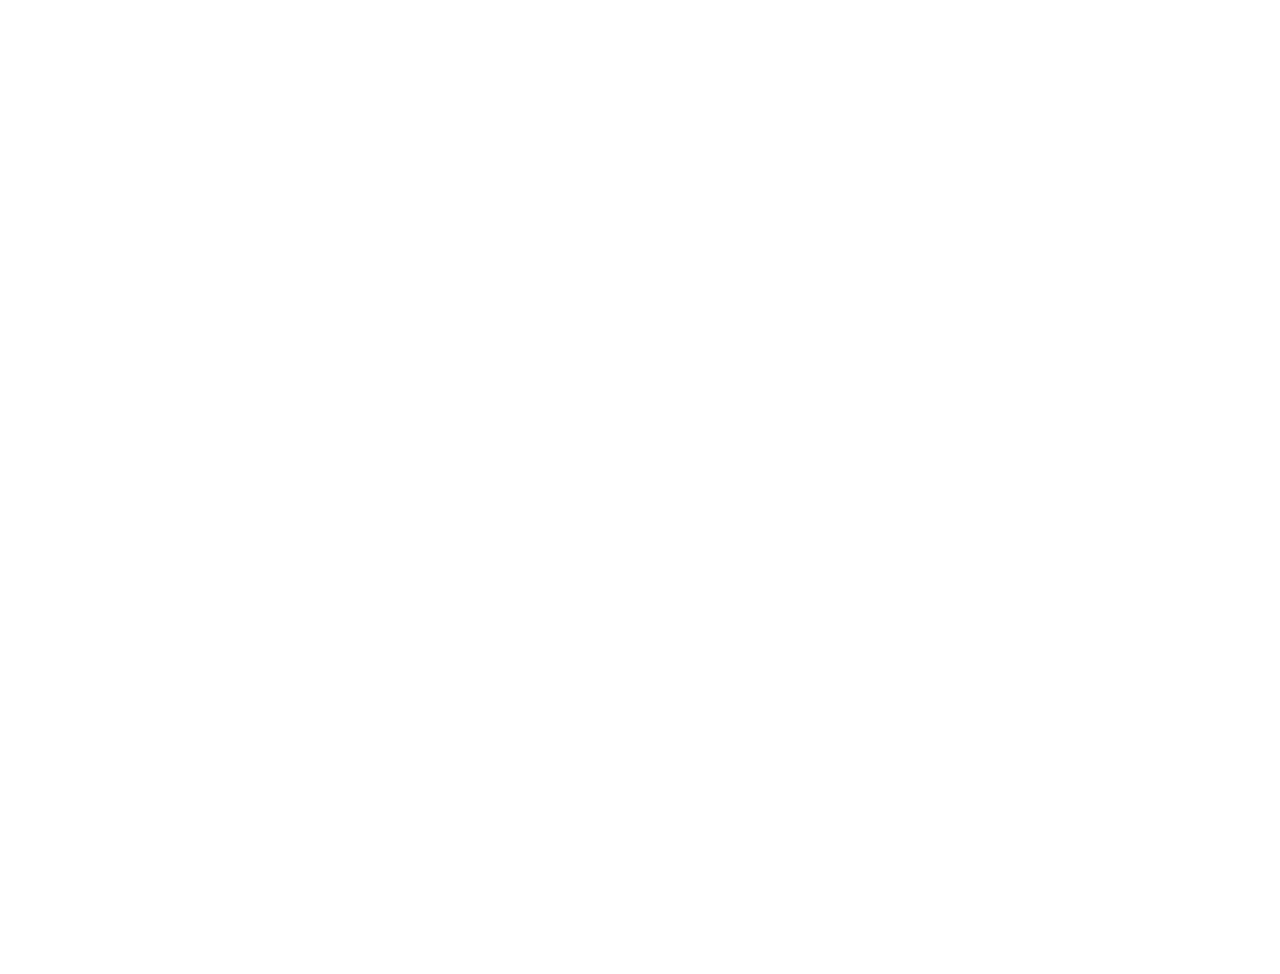
==== commit db490eaf: "create github pages" ====
--- a/index.html
+++ b/index.html
@@ -1,26 +1,29 @@
 <!DOCTYPE html>
 <html  >
 <head>
-  <!-- Site made with Mobirise Website Builder v4.11.3, https://mobirise.com -->
+  
   <meta charset="UTF-8">
   <meta http-equiv="X-UA-Compatible" content="IE=edge">
-  <meta name="generator" content="Mobirise v4.11.3, mobirise.com">
+  
   <meta name="viewport" content="width=device-width, initial-scale=1, minimum-scale=1">
   <link rel="shortcut icon" href="assets/images/leaf-and-logo-recoloured-128x128.png" type="image/x-icon">
   <meta name="description" content="">
   
+  
   <title>Veganescence Home</title>
-  <link rel="stylesheet" href="assets/icon54/style.css">
   <link rel="stylesheet" href="assets/web/assets/mobirise-icons/mobirise-icons.css">
   <link rel="stylesheet" href="assets/bootstrap/css/bootstrap.min.css">
   <link rel="stylesheet" href="assets/bootstrap/css/bootstrap-grid.min.css">
   <link rel="stylesheet" href="assets/bootstrap/css/bootstrap-reboot.min.css">
+  <link rel="stylesheet" href="assets/facebook-plugin/style.css">
+  <link rel="stylesheet" href="assets/tether/tether.min.css">
   <link rel="stylesheet" href="assets/dropdown/css/style.css">
+  <link rel="stylesheet" href="assets/animatecss/animate.min.css">
   <link rel="stylesheet" href="assets/web/assets/gdpr-plugin/gdpr-styles.css">
   <link rel="stylesheet" href="assets/socicon/css/styles.css">
-  <link rel="stylesheet" href="assets/tether/tether.min.css">
-  <link rel="stylesheet" href="assets/style.css">
-  <link rel="stylesheet" href="assets/slick.css">
+  <link rel="stylesheet" href="assets/formstyler/jquery.formstyler.css">
+  <link rel="stylesheet" href="assets/formstyler/jquery.formstyler.theme.css">
+  <link rel="stylesheet" href="assets/datepicker/jquery.datetimepicker.min.css">
   <link rel="stylesheet" href="assets/theme/css/style.css">
   <link rel="stylesheet" href="assets/formoid-css/recaptcha.css">
   <link rel="preload" as="style" href="assets/mobirise/css/mbr-additional.css"><link rel="stylesheet" href="assets/mobirise/css/mbr-additional.css" type="text/css">
@@ -60,19 +63,18 @@
             </div>
         </div>
         <div class="collapse navbar-collapse" id="navbarSupportedContent">
-            <ul class="navbar-nav nav-dropdown nav-right" data-app-modern-menu="true"><li class="nav-item"><a class="nav-link link text-primary display-4" href="index.html#content5-5">
-                        About</a></li><li class="nav-item"><a class="nav-link link text-primary display-4" href="index.html#header16-10">Products</a></li><li class="nav-item"><a class="nav-link link text-primary display-4" href="index.html#content4-9">
-                        Events</a></li><li class="nav-item"><a class="nav-link link text-primary display-4" href="index.html#instagram-feed-block-b">
-                        Instagram</a></li><li class="nav-item"><a class="nav-link link text-primary display-4" href="index.html#form1-9">
-                        Contact</a></li><li class="nav-item"><a class="nav-link link text-primary display-4" href="https://veganescence.github.io/blog/veganblog.html" target="_blank">
-                        Blog</a></li><li class="nav-item"><a class="nav-link link text-primary display-4" href="index.html#header9-2">
+            <ul class="navbar-nav nav-dropdown nav-right" data-app-modern-menu="true"><li class="nav-item"><a class="nav-link link text-primary display-4" href="index.html#image3-m">
+                        About</a></li><li class="nav-item dropdown"><a class="nav-link link text-primary dropdown-toggle display-4" href="safet.html" aria-expanded="false" target="_blank" data-toggle="dropdown-submenu">Blog</a><div class="dropdown-menu"><a class="text-primary dropdown-item display-4" href="veganblog.html" aria-expanded="false" target="_blank">New Item</a></div><div class="dropdown-menu"><a class="text-primary dropdown-item display-4" href="https://veganescence.github.io/blog/veganblog.html" aria-expanded="false" target="_blank">Zero Waste</a><a class="text-primary dropdown-item display-4" href="https://veganescence.github.io/safet.html" aria-expanded="false" target="_blank">Safety</a></div></li><li class="nav-item"><a class="nav-link link text-primary display-4" href="index.html#header16-10">Products</a></li><li class="nav-item"><a class="nav-link link text-primary display-4" href="index.html#content4-9">
+                        Events</a></li><li class="nav-item"><a class="nav-link link text-primary display-4" href="index.html#form1-2r" target="_blank">
+                        Contact</a></li><li class="nav-item"><a class="nav-link link text-primary display-4" href="safety.html" target="_blank">
+                Safety</a></li><li class="nav-item"><a class="nav-link link text-primary display-4" href="#top">
                         Home</a></li></ul>
             
         </div>
     </nav>
 </section>
 
-<section class="engine"><a href="https://mobirise.info/x">css templates</a></section><section class="header9 cid-r9eDROsI4h mbr-fullscreen mbr-parallax-background" id="header9-2">
+<section class="header9 cid-r9eDROsI4h mbr-fullscreen mbr-parallax-background" id="header9-2">
 
     
 
@@ -99,7 +101,7 @@
 
     <figure class="mbr-figure container">
             <div class="image-block" style="width: 31%;">
-                <img src="assets/images/veganescence-trans-793x779.png" width="1400" alt="Mobirise" title="">
+                <img src="assets/images/veganescence-trans-793x779.png" width="1400" alt="" title="">
                 
             </div>
     </figure>
@@ -138,7 +140,7 @@
                     Our products</span></h1>
                 <h3 class="mbr-section-subtitle mbr-light pb-3 mbr-fonts-style display-5"><strong>
                     Candles</strong></h3>
-                <p class="mbr-text pb-3 mbr-fonts-style display-7">Our candles are made from a blend of fragrances and essential oils, plus wild herbs and flowers hand-picked from the English countryside. These wild plants are said to contain medicinal properties but we&nbsp;also like them because they’re pretty, and native to the UK where our products are made.</p>
+                <p class="mbr-text pb-3 mbr-fonts-style display-7">Our candles are made from a blend of fragrances and essential oils, plus wild herbs and flowers hand-picked from the English countryside. These wild plants are said to contain medicinal properties but we&nbsp;also like them because they’re pretty, and native to the UK where our products are made. &nbsp;<br><br><strong>Candle sales are suspended at the moment</strong>.</p>
                 
             </div>
         </div>
@@ -180,7 +182,7 @@
                         </div>
                         <div id="collapse2_5" class="panel-collapse noScroll collapse" role="tabpanel" aria-labelledby="headingTwo" data-parent="#bootstrap-accordion_5">
                             <div class="panel-body p-4">
-                                <p class="mbr-fonts-style panel-text display-7">A great Christmas gift choice - the sweetness of figs, combined with the woody aroma of rosehip, and the juniper to give a fresh pine festive finish. Topped off with lavender flowers.<br><br>Please <a href="index.html#form1-9" class="text-danger">get in touch</a> if you're interested in buying vegan candles.<br></p>
+                                <p class="mbr-fonts-style panel-text display-7">A great Christmas gift choice - the sweetness of figs, combined with the woody aroma of rosehip, and juniper, to give a fresh pine festive finish. Topped off with lavender flowers.<br><br>Please <a href="index.html#form1-9" class="text-danger">get in touch</a> if you're interested in buying vegan candles.<br></p>
                             </div>
                         </div>
                     </div>
@@ -192,7 +194,7 @@
                         </div>
                         <div id="collapse3_5" class="panel-collapse noScroll collapse" role="tabpanel" aria-labelledby="headingThree" data-parent="#bootstrap-accordion_5">
                             <div class="panel-body p-4">
-                                <p class="mbr-fonts-style panel-text display-7">Overflowing with intense green lemon fragrance, this strong fragrance gives the perfect settings to kitchens and bathrooms, with an uplifting scent and rosemary finish. Topped with rosemary leaves.<br><br>Please <a href="index.html#form1-9" class="text-danger">get in touch</a> if you're interested in buying vegan candles.<br></p>
+                                <p class="mbr-fonts-style panel-text display-7">Overflowing with intense green lemon aroma, this strong fragrance gives the perfect settings to kitchens and bathrooms, with an uplifting scent and rosemary finish. Topped with rosemary leaves.<br><br>Please <a href="index.html#form1-9" class="text-danger">get in touch</a> if you're interested in buying vegan candles.<br></p>
                             </div>
                         </div>
                     </div>
@@ -219,7 +221,7 @@
                             <div class="panel-body p-4">
                                 <p class="mbr-fonts-style panel-text display-7">A refreshing day-time combination of culinary herbs, including thyme and oregano, with a subtle floral top note from crushed bay and blue mallow flowers, both natives of the British countryside.
 <br>
-<br>A sold-our favourite at 2019’s Moonhenge festival.<br><br>Please <a href="index.html#form1-9" class="text-danger">get in touch</a> if you're interested in buying vegan candles.<br></p>
+<br>A sold-out favourite at 2019’s Moonhenge festival.<br><br>Please <a href="index.html#form1-9" class="text-danger">get in touch</a> if you're interested in buying vegan candles.<br></p>
                             </div>
                         </div>
                     </div>
@@ -231,9 +233,9 @@
                         </div>
                         <div id="collapse6_5" class="panel-collapse noScroll collapse" role="tabpanel" aria-labelledby="headingSix" data-parent="#bootstrap-accordion_5">
                             <div class="panel-body p-4">
-                                <p class="mbr-fonts-style panel-text display-7">A light and floral uplifting blend reminiscent of summer, sweetly balanced with herb tea scent of red clover scattered on the top of the candle.
+                                <p class="mbr-fonts-style panel-text display-7">A light and floral uplifting blend reminiscent of summer, sweetly balanced with herb tea scent, and red clover scattered on the top of the candle.
 <br>
-<br>Another sold-out Moonheange favourite.<br><br>Please <a href="index.html#form1-9" class="text-danger">get in touch</a> if you're interested in buying vegan candles.<br></p>
+<br>Another sold-out Moonhenge favourite.<br><br>Please <a href="index.html#form1-9" class="text-danger">get in touch</a> if you're interested in buying vegan candles.<br></p>
                             </div>
                         </div>
                     </div>
@@ -246,7 +248,7 @@
                         </div>
                         <div id="collapse7_5" class="panel-collapse noScroll collapse" role="tabpanel" aria-labelledby="headingTwo" data-parent="#bootstrap-accordion_5">
                             <div class="panel-body p-4">
-                                <p class="mbr-fonts-style panel-text display-7">Berry overload another festive favourite is blended with the subtle candyfloss scent of blackberry flowers.<br><br>Please <a href="index.html#form1-9" class="text-danger">get in touch</a> if you're interested in buying vegan candles.<br></p>
+                                <p class="mbr-fonts-style panel-text display-7">Berry overload - another festive favourite is blended with the subtle candyfloss scent of blackberry flowers.<br><br>Please <a href="index.html#form1-9" class="text-danger">get in touch</a> if you're interested in buying vegan candles.<br></p>
                             </div>
                         </div></div>
                 </div>
@@ -255,71 +257,13 @@
     </div>
 </section>
 
-<section class="header1 cid-rGfcaSbezi" id="header16-1u">
-
-    
-
-    
-
-    <div class="container">
-        <div class="row justify-content-md-center">
-            <div class="col-md-10 align-center">
-                
-                <h3 class="mbr-section-subtitle mbr-light pb-3 mbr-fonts-style display-5"><strong>
-                    Soaps</strong></h3>
-                
-                
-            </div>
-        </div>
-    </div>
-
-</section>
-
-<section class="accordion1 cid-rGfcmFj8nw" id="accordion1-1v">
-
-    
-
-    
-    <div class="container">
-        <div class="media-container-row">
-            <div class="col-12 col-md-8">
-                <div class="section-head text-center space30">
-                    
-                </div>
-                <div class="clearfix"></div>
-                <div id="bootstrap-accordion_7" class="panel-group accordionStyles accordion" role="tablist" aria-multiselectable="true">
-                    <div class="card">
-                        <div class="card-header" role="tab" id="headingOne">
-                            <a role="button" class="panel-title collapsed text-black" data-toggle="collapse" data-core="" href="#collapse1_7" aria-expanded="false" aria-controls="collapse1">
-                                <h4 class="mbr-fonts-style display-5">Burnt Lemon</h4>
-                            </a>
-                        </div>
-                        <div id="collapse1_7" class="panel-collapse noScroll collapse " role="tabpanel" aria-labelledby="headingOne" data-parent="#bootstrap-accordion_7">
-                            <div class="panel-body p-4">
-                                <p class="mbr-fonts-style panel-text display-7">Uplifting fresh scent of sweet and sharp lemons with the deep-cleansing properties of activated charcoal and essential oils, make this a doubly-effective cleansing bar for face and body.<br><br>Please <a href="index.html#form1-9" class="text-danger">get in touch</a> if you're interested in buying vegan soaps.</p>
-                            </div>
-                        </div>
-                    </div>
-                    <div class="card">
-                        <div class="card-header" role="tab" id="headingTwo">
-                            <a role="button" class="collapsed panel-title text-black" data-toggle="collapse" data-core="" href="#collapse2_7" aria-expanded="false" aria-controls="collapse2">
-                                <h4 class="mbr-fonts-style display-5">Rosemary matcha</h4>
-                            </a>
-                            
-                        </div>
-                        <div id="collapse2_7" class="panel-collapse noScroll collapse" role="tabpanel" aria-labelledby="headingTwo" data-parent="#bootstrap-accordion_7">
-                            <div class="panel-body p-4">
-                                <p class="mbr-fonts-style panel-text display-7">Packed with antioxidants to boost skin health, matcha green tea detoxifies, rosemary essential oils and a touch of shea butters soothes irritated skin.<br><br>Please <a href="index.html#form1-9" class="text-danger">get in touch</a> if you're interested in buying vegan soaps.<br></p>
-                            </div>
-                        </div>
-                    </div>
-                    
-                    
-                    
-                    
-                    
-                </div>
-            </div>
+<section class="mbr-section article content1 cid-rJOUt3bfKK" id="content1-2t">
+    
+     
+
+    <div class="container">
+        <div class="media-container-row">
+            <div class="mbr-text col-12 mbr-fonts-style display-4 col-md-8"><p><a href="safety.html" target="_blank">Click here for Candle safety information</a></p><p>All of our products come with an unlimited, no-quibble guarantee - if you'd like to return a product for any reason, start by emailing us at <a href="mailto:info@veganescence.com">info@veganescence.com</a>.</p></div>
         </div>
     </div>
 </section>
@@ -334,93 +278,12 @@
                 <h2 class="align-center pb-3 mbr-fonts-style display-2">
                     Upcoming events</h2>
                 <h3 class="mbr-section-subtitle align-center mbr-light mbr-fonts-style display-7">
-                    These are the events we'll be attending - please take a look and if we'll be anywhere near you, come along and say hello.</h3>
-                
-            </div>
-        </div>
-    </div>
-</section>
-
-<section class="mbr-section article content11 cid-rqJiaNnoNo" id="content11-o">
-     
-
-    <div class="container">
-        <div class="media-container-row">
-            <div class="mbr-text counter-container col-12 col-md-8 mbr-fonts-style display-7">
-                <ol><li><font color="#126e8e"><strong>PETERBOROUGH CATHEDRAL, Peterborough PE1 1XS<br>Cathedral Christmas Craft and Gift Market<br><br>Friday 15th November 2019&nbsp;<br></strong></font>6.30pm - 9.00pm</li><li><strong>Saturday 16th November 2019<br></strong>9.30am - 4.30pm</li><li>Timed to coincide with the city's Christmas Lights Switch On, on Friday 15th November, this year's Christmas market will be bigger and better than ever!
- &nbsp;Set in the beautiful Cathedral Nave and Transepts, this is an inspiring place in which to start your Christmas shopping.&nbsp;</li><li>As well as our vegan candles and soaps, there'll be hand-painted silk scarves, ceramics, artworks, bamboo socks, jewellery and much more. Refreshments will also be on sale.
- &nbsp;On the green outside the Cathedral there will also be traditional chalet-style stalls selling food, drinks and festive goods as part of the city’s expanded Christmas Market.</li><li>There is no entry fee but donations are invited and all the proceeds will go towards the running of Peterborough Cathedral.</li></ol><ol>
-                </ol>
-            </div>
-        </div>
-    </div>
-</section>
-
-<section class="map2 cid-rFzF2tLOuX" id="map2-1t">
-
-    
-
-    <div class="container">
-        <div class="media-container-row">
-            <div class="col-md-8">
-                <div class="google-map"><iframe frameborder="0" style="border:0" src="https://www.google.com/maps/embed/v1/place?key=AIzaSyAEIpgj38KyLFELm2bK9Y7krBkz1K-cMq8&amp;q=place_id:ChIJA40W01Xwd0gRpZl5pQY51Qw" allowfullscreen=""></iframe></div>
-        </div>
-    </div>
-</div></section>
-
-<section class="mbr-section article content11 cid-rFzSDS697Q" id="content11-1y">
-     
-
-    <div class="container">
-        <div class="media-container-row">
-            <div class="mbr-text counter-container col-12 col-md-8 mbr-fonts-style display-7">
-                <ol><li><font color="#126e8e"><strong>Thrive 3 - Peterborough Vegan Christmas Festival 2019 <br>Vivacity Bushfield Leisure Centre, PE2 5RQ</strong></font></li><li><strong>Saturday 23rd November 2019<br></strong>10.00am - 4.00pm</li><li>The Thrive Tribe are back with an early Christmas present for Peterborough and the surrounding area...the Thrive Vegan Christmas Festival is back, and it's bigger and better than ever. &nbsp;</li><li>Following last year’s HUGELY successful festival, a bigger venue has been booked – Bushfields Leisure Centre at the Orton Centre – with more parking, more space, easier access for the disabled, and more stalls.
-</li><li>There will also be talks and workshops including a presentation from Veganescence in which we'll be talking about the edible and medicinal qualities of plants, flowers, and berries that can be readily foraged throughout the British countryside.<br></li><li>Entry will be free, but charitable donations are welcome.</li>
-                </ol>
-            </div>
-        </div>
-    </div>
-</section>
-
-<section class="map2 cid-rFzFoRWdmc" id="map2-1v">
-
-    
-
-    <div class="container">
-        <div class="media-container-row">
-            <div class="col-md-8">
-                <div class="google-map"><iframe frameborder="0" style="border:0" src="https://www.google.com/maps/embed/v1/place?key=AIzaSyCy9r70T3NYf3PhvVflTo0_zdif2_IoIYs&amp;q=place_id:ChIJMeSnMQ3yd0gR3r3_Eq0uHOI" allowfullscreen=""></iframe></div>
-        </div>
-    </div>
-</div></section>
-
-<section class="mbr-section article content11 cid-rFzFqtuAXr" id="content11-1w">
-     
-
-    <div class="container">
-        <div class="media-container-row">
-            <div class="mbr-text counter-container col-12 col-md-8 mbr-fonts-style display-7">
-                <ol><li><font color="#126e8e"><strong>The Green Backyard Christmas Fair - <br>Oundle Road, Peterborough PE2 8AT</strong></font></li><li><font color="#126e8e"><strong>Saturday 7th December 2019&nbsp;<br></strong></font>11.00am - 4.00pm</li><li>The Green Backyard Christmas Fair is back with great stalls, music, activities, food and drink, and some great surprises booked this year which will be announced over the coming weeks.
- &nbsp;</li><li>The aim of this event is to bring the community together in a festive and joyful celebration of the year.
-</li><li>The fair is an opportunity to champion local creators and give our community the opportunity to buy unique gifts and produce as well as raise awareness of what is on offer in the surrounding areas. </li><li>Veganescence regularly attend Green Backyard events and are really looking forward to this special Christmas event.
-</li>
-                </ol>
-            </div>
-        </div>
-    </div>
-</section>
-
-<section class="map2 cid-rFzFrmzva6" id="map2-1x">
-
-    
-
-    <div class="container">
-        <div class="media-container-row">
-            <div class="col-md-8">
-                <div class="google-map"><iframe frameborder="0" style="border:0" src="https://www.google.com/maps/embed/v1/place?key=AIzaSyAEIpgj38KyLFELm2bK9Y7krBkz1K-cMq8&amp;q=place_id:ChIJ96z921Lwd0gREHnRR7IHUFY" allowfullscreen=""></iframe></div>
-        </div>
-    </div>
-</div></section>
+                    We normally list the events we're going to be attending but we're staying inside now, doing our bit to stop the spread of COVID-19, and hope you are too - thank you to all of our customers, it's been delightful to meet you all, please stay safe, and we look forward to seeing you all when it's safe to do so.</h3>
+                
+            </div>
+        </div>
+    </div>
+</section>
 
 <section class="mbr-section content6 cid-rcJ7CkDLM9" id="content6-e">
     
@@ -431,82 +294,16 @@
             <div class="col-12 col-md-8">
                 <div class="media-container-row">
                     <div class="mbr-figure" style="width: 55%;">
-                      <img src="assets/images/vegan-2020-406x419.jpeg" alt="Mobirise" title="">  
+                      <img src="assets/images/vegan-2020-406x419.jpeg" alt="" title="">  
                     </div>
                     <div class="media-content">
-                        <div class="mbr-section-text">
-                            <p class="mbr-text mb-0 mbr-fonts-style display-7">
-                               <strong>Where are you?</strong>&nbsp;<br>We're updating our 2020 market and event schedule, which will be published as soon as everything's confirmed.<br>If there's anywhere you'd like to see us, or a good cause you'd like us to support, please use the <a href="index.html#form1-9"><em>Contact Form</em></a>&nbsp;below to get in touch.&nbsp;</p>
+                        <div class="mbr-text">
+                            <p class="mbr-section-subtitle align-center mbr-light mbr-fonts-style display-2">
+                               Stay safe please&nbsp;<br></p><p class="mbr-section-subtitle align-center mbr-light mbr-fonts-style display-7">
+                    We're thinking about everyone affected by this terrible pandemic, in all the communities across the UK, in Europe, and around the world.<br><br>Please stay safe, and stay inside. &nbsp;Peace x</p>
                         </div>
                     </div>
                 </div>
-            </div>
-        </div>
-    </div>
-</section>
-
-<section class="mbr-instagram-feed" data-rows="2" data-per-row-slider="" data-spacing="5" data-full-width="" data-token="9265409425.727bfe1.0979b0b87ac9447a847e7ce1101e1981" data-per-row-grid="3" id="instagram-feed-block-b" data-rv-view="35" style="background-color: rgb(255, 255, 255); padding-top: 40px; padding-bottom: 40px;">
-    
-    <div class="container container_toggle">
-        <div class="row">
-            <div class="col">
-                <div class="inst">
-                    <h1 class="inst__title align-center mbr-fonts-style display-2">Instagram gallery<br><a href="https://www.instagram.com/veganescence_home/">@Veganescence_home</a></h1>
-                    <div class="inst__content"></div>
-                    <div class="inst__more mbr-section-btn align-center" buttons="0"><a class="btn btn-md btn-primary display-4" href="#" data-max-id="2041002819712019771_9265409425">Show more</a></div>
-                </div>
-            </div>
-        </div>
-    </div>
-</section>
-
-<section class="mbr-section form1 cid-r9eQHsbmuJ" id="form1-9">
-
-    
-
-    
-    <div class="container">
-        <div class="row justify-content-center">
-            <div class="title col-12 col-lg-8">
-                <h2 class="mbr-section-title align-center pb-3 mbr-fonts-style display-2">
-                    Contact us</h2>
-                <h3 class="mbr-section-subtitle align-center mbr-light pb-3 mbr-fonts-style display-5">
-                    We'd love to stay in touch</h3>
-            </div>
-        </div>
-    </div>
-    <div class="container">
-        <div class="row justify-content-center">
-            <div class="media-container-column col-lg-8" data-form-type="formoid">
-                    <div data-form-alert="" hidden="">Thank you for filling out the form - we'll be in touch shortly to tell you about our new products.</div>
-            
-                    <form class="mbr-form" action="https://mobirise.com/" method="post" data-form-title="eMail from the Veganescence website"><input type="hidden" name="email" data-form-email="true" value="gP/ms3BQtAfr3v+ASW614VIJT5sCTT85aVC546S/6BIPO6g0SRr90X1zOIpF50zulI2FMXUDyVXvfcIGWL2nGCz1lZACeZ4PfhRYEH5l2Hk/ecv7VuF6Yp+Xy+i89RmT.gL7HMOSzBOgyI/Zz1c5h75nzmIsCs90H9Y1eSkp3eIT1pIPQRjo2QI0aMYFuYXc3wG2Nsnw/VcXJ1ctzUUfM58RwPT8V2BlOzJ84kGWsh3/7hPsg6YfQf7JVjboxzNeN">
-                        <div class="row row-sm-offset">
-                            <div class="col-md-4 multi-horizontal" data-for="name">
-                                <div class="form-group">
-                                    <label class="form-control-label mbr-fonts-style display-7" for="name-form1-9">Name</label>
-                                    <input type="text" class="form-control" name="name" data-form-field="Name" required="" id="name-form1-9">
-                                </div>
-                            </div>
-                            <div class="col-md-4 multi-horizontal" data-for="email">
-                                <div class="form-group">
-                                    <label class="form-control-label mbr-fonts-style display-7" for="email-form1-9">Email</label>
-                                    <input type="email" class="form-control" name="email" data-form-field="Email" required="" id="email-form1-9">
-                                </div>
-                            </div>
-                            
-                        </div>
-                        <div class="form-group" data-for="message">
-                            <label class="form-control-label mbr-fonts-style display-7" for="message-form1-9">Message</label>
-                            <textarea type="text" class="form-control" name="message" rows="7" data-form-field="Message" id="message-form1-9"></textarea>
-                        </div>
-            
-                        <span class="input-group-btn"><button href="" type="submit" class="btn btn-form btn-primary display-4"><span class="icon54-v1-leaf-1 mbr-iconfont mbr-iconfont-btn" style="color: rgb(239, 239, 239);"></span>Submit</button></span>
-                    <span class="gdpr-block">
-<label>
-<span class="textGDPR" style="color: #a7a7a7"><input type="checkbox" name="gdpr" id="gdpr-form1-9" required="">By continuing you agree to our <a style="color: #149dcc; text-decoration: none;" href="https://veganescence.github.io/privacy.html" target="_blank">Privacy Policy.</a></span>
-</label>
-</span></form>
             </div>
         </div>
     </div>
@@ -531,13 +328,66 @@
                         <span class="btn btn-social twitter socicon-bg-twitter mx-2" title="Share link on Twitter">
                             <i class="socicon socicon-twitter"></i>
                         </span>
+                        <span class="btn btn-social instagram socicon-bg-instagram mx-2" title="Share link on Instagram">
+                            <i class="socicon socicon-instagram"></i>
+                        </span>
                         
                         
                         
-                        
                     </div>
                 </div>
             </div>
+        </div>
+    </div>
+</section>
+
+<section class="mbr-section form1 cid-rJxAm91S0j" id="form1-2r">
+
+    
+
+    
+    <div class="container">
+        <div class="row justify-content-center">
+            <div class="title col-12 col-lg-8">
+                <h2 class="mbr-section-title align-center pb-3 mbr-fonts-style display-2">
+                    Contact Form</h2>
+                <h3 class="mbr-section-subtitle align-center mbr-light pb-3 mbr-fonts-style display-5">
+                    We'd love to stay in touch</h3>
+            </div>
+        </div>
+    </div>
+    <div class="container">
+        <div class="row justify-content-center">
+            <div class="media-container-column col-lg-8" data-form-type="formoid">
+<!--Formbuilder Form-->
+<form action="https://mobirise.com/" method="POST" class="mbr-form form-with-styler" data-form-title="Contact from website"><input type="hidden" name="email" data-form-email="true" value="BvVEyLlDRGinqsWs3aXjJ55wFYqrsh02RnUdLAVVa8fFhNCaALZUzEImE3tL12Lsuq740IKM4P1COQBT4UhH0wMwEmAn661RoaHcyl0lpqrkYuhKfrOtPL2X/EXOrTN0.OqNOqoYXiYkbMSYF2qP9iAuFqy2Ia0ZLyAeBAVzqpX/k4jbMCc+vU3fmphbMK8WY1cp9BJrSlv5CB5NNplp5hKycvvMWJrmHm4dJ0g0s4OIXOX7CPUAO3teWI2NZSEHw">
+<div class="row">
+<div hidden="hidden" data-form-alert="" class="alert alert-success col-12">Thanks for getting in touch - we'll get back to you as soon as we can</div>
+<div hidden="hidden" data-form-alert-danger="" class="alert alert-danger col-12"> </div>
+</div>
+<div class="dragArea row">
+<div class="col-lg-6 col-md-12 col-sm-12 form-group" data-for="name">
+<label for="name-form1-2r" class="form-control-label mbr-fonts-style display-7">Name</label>
+<input type="text" name="name" data-form-field="Name" required="required" class="form-control display-7" value="" id="name-form1-2r">
+</div>
+<div class="col-lg-6 col-md-12 col-sm-12 form-group" data-for="email">
+<label for="email-form1-2r" class="form-control-label mbr-fonts-style display-7">Email</label>
+<input type="email" name="email" data-form-field="Email" required="required" class="form-control display-7" value="" id="email-form1-2r">
+</div>
+<div data-for="message" class="col-md-12 form-group">
+<label for="message-form1-2r" class="form-control-label mbr-fonts-style display-7">Message</label>
+<textarea name="message" data-form-field="Message" class="form-control display-7" id="message-form1-2r"></textarea>
+</div>
+<div class="col-lg-12 col-md-12 col-sm-12 input-group-btn align-center">
+<button type="submit" class="btn btn-primary btn-form align-center display-4">Submit</button>
+</div>
+</div>
+<span class="gdpr-block">
+<label>
+<span class="textGDPR display-7" style="color: #a7a7a7"><input type="checkbox" name="gdpr" id="gdpr-form1-2r" required="">By continuing you agree to our <a style="color: #149dcc; text-decoration: none;" href="privacy.html">Privacy Policy</a>.</span>
+</label>
+</span></form><!--Formbuilder Form-->
+</div>
         </div>
     </div>
 </section>
@@ -551,7 +401,7 @@
     <div class="container">
         <div class="media-container-row align-center mbr-white">
             <div class="col-12">
-                <p class="mbr-text mb-0 mbr-fonts-style display-4">
+                <p class="mbr-section-subtitle align-center mbr-light pb-3 mbr-fonts-style display-7">
                     <a href="mailto:info@veganescence.com">© Copyright 2018 Veganescence - All Rights Reserved</a>
                 </p>
             </div>
@@ -563,20 +413,27 @@
   <script src="assets/web/assets/jquery/jquery.min.js"></script>
   <script src="assets/popper/popper.min.js"></script>
   <script src="assets/bootstrap/js/bootstrap.min.js"></script>
-  <script src="assets/parallax/jarallax.min.js"></script>
+  <script src="https://connect.facebook.net/en_US/sdk.js#xfbml=1&version=v2.5"></script>
+  <script src="https://apis.google.com/js/plusone.js"></script>
+  <script src="assets/facebook-plugin/facebook-script.js"></script>
+  <script src="assets/viewportchecker/jquery.viewportchecker.js"></script>
   <script src="assets/smoothscroll/smooth-scroll.js"></script>
+  <script src="assets/tether/tether.min.js"></script>
   <script src="assets/dropdown/js/nav-dropdown.js"></script>
   <script src="assets/dropdown/js/navbar-dropdown.js"></script>
   <script src="assets/touchswipe/jquery.touch-swipe.min.js"></script>
+  <script src="assets/parallax/jarallax.min.js"></script>
   <script src="assets/mbr-switch-arrow/mbr-switch-arrow.js"></script>
-  <script src="assets/tether/tether.min.js"></script>
   <script src="assets/sociallikes/social-likes.js"></script>
-  <script src="assets/index.js"></script>
-  <script src="assets/slick.min.js"></script>
+  <script src="assets/formstyler/jquery.formstyler.js"></script>
+  <script src="assets/formstyler/jquery.formstyler.min.js"></script>
+  <script src="assets/datepicker/jquery.datetimepicker.full.js"></script>
   <script src="assets/theme/js/script.js"></script>
   <script src="assets/formoid/formoid.min.js"></script>
-  
-  
-
+  <script src="assets/formoid/formoid.min.js"></script>
+  <script src="assets/web/assets/lazyload/lazyload.js"></script>
+  
+  <input name="animation" type="hidden">
+  
 </body>
 </html>--- a/assets/facebook-plugin/style.css
+++ b/assets/facebook-plugin/style.css
@@ -0,0 +1,63 @@
+.mbr-section.mbr-section__comments{
+    position: relative;
+}
+.mbr-section__comments{
+    background-size: cover;
+}
+.addons-container {
+  position: relative;
+  margin-left: auto;
+  margin-right: auto;
+  padding-right: 15px;
+  padding-left: 15px; }
+  @media (min-width: 576px) {
+    .addons-container {
+      padding-right: 15px;
+      padding-left: 15px; } }
+  @media (min-width: 768px) {
+    .addons-container {
+      padding-right: 15px;
+      padding-left: 15px; } }
+  @media (min-width: 992px) {
+    .addons-container {
+      padding-right: 15px;
+      padding-left: 15px; } }
+  @media (min-width: 1200px) {
+    .addons-container {
+      padding-right: 15px;
+      padding-left: 15px; } }
+  @media (min-width: 576px) {
+    .addons-container {
+      width: 540px;
+      max-width: 100%; } }
+  @media (min-width: 768px) {
+    .addons-container {
+      width: 720px;
+      max-width: 100%; } }
+  @media (min-width: 992px) {
+    .addons-container {
+      width: 960px;
+      max-width: 100%; } }
+  @media (min-width: 1200px) {
+    .addons-container {
+      width: 1140px;
+      max-width: 100%; } }
+
+.addons-container-inner{
+    position: relative;
+    width: 100%;
+    min-height: 1px;
+    padding-right: 15px;
+    padding-left: 15px;
+}
+@media (min-width: 567px) {
+    .addons-container-inner{
+        -ms-flex: 0 0 66.666667%;
+        flex: 0 0 66.666667%;
+        max-width: 66.666667%;
+    }
+}
+.addons-row{
+    display: flex;
+    justify-content:center;
+}--- a/assets/socicon/css/styles.css
+++ b/assets/socicon/css/styles.css
@@ -1,15 +1,15 @@
 @charset "UTF-8";
 
 @font-face {
-  font-family: "socicon";
-  src:url("../fonts/socicon.eot");
-  src:url("../fonts/socicon.eot?#iefix") format("embedded-opentype"),
-    url("../fonts/socicon.woff") format("woff"),
-    url("../fonts/socicon.ttf") format("truetype"),
-    url("../fonts/socicon.svg#socicon") format("svg");
+  font-family: 'Socicon';
+  src:  url('../fonts/socicon.eot');
+  src:  url('../fonts/socicon.eot?#iefix') format('embedded-opentype'),
+    url('../fonts/socicon.woff2') format('woff2'),
+    url('../fonts/socicon.ttf') format('truetype'),
+    url('../fonts/socicon.woff') format('woff'),
+    url('../fonts/socicon.svg#socicon') format('svg');
   font-weight: normal;
   font-style: normal;
-  font-display:swap;
 }
 
 [data-icon]:before {
@@ -25,520 +25,909 @@
   -moz-osx-font-smoothing: grayscale;
 }
 
-[class^="socicon-"]:before,
-[class*=" socicon-"]:before {
-  font-family: "socicon" !important;
-  font-style: normal !important;
-  font-weight: normal !important;
-  font-variant: normal !important;
-  text-transform: none !important;
+[class^="socicon-"], [class*=" socicon-"] {
+  /* use !important to prevent issues with browser extensions that change fonts */
+  font-family: 'Socicon' !important;
   speak: none;
+  font-style: normal;
+  font-weight: normal;
+  font-variant: normal;
+  text-transform: none;
   line-height: 1;
+
+  /* Better Font Rendering =========== */
   -webkit-font-smoothing: antialiased;
   -moz-osx-font-smoothing: grayscale;
 }
 
-.socicon-modelmayhem:before {
+.socicon-eitaa:before {
+  content: "\e97c";
+}
+.socicon-soroush:before {
+  content: "\e97d";
+}
+.socicon-bale:before {
+  content: "\e97e";
+}
+.socicon-zazzle:before {
+  content: "\e97b";
+}
+.socicon-society6:before {
+  content: "\e97a";
+}
+.socicon-redbubble:before {
+  content: "\e979";
+}
+.socicon-avvo:before {
+  content: "\e978";
+}
+.socicon-stitcher:before {
+  content: "\e977";
+}
+.socicon-googlehangouts:before {
+  content: "\e974";
+}
+.socicon-dlive:before {
+  content: "\e975";
+}
+.socicon-vsco:before {
+  content: "\e976";
+}
+.socicon-flipboard:before {
+  content: "\e973";
+}
+.socicon-ubuntu:before {
+  content: "\e958";
+}
+.socicon-artstation:before {
+  content: "\e959";
+}
+.socicon-invision:before {
+  content: "\e95a";
+}
+.socicon-torial:before {
+  content: "\e95b";
+}
+.socicon-collectorz:before {
+  content: "\e95c";
+}
+.socicon-seenthis:before {
+  content: "\e95d";
+}
+.socicon-googleplaymusic:before {
+  content: "\e95e";
+}
+.socicon-debian:before {
+  content: "\e95f";
+}
+.socicon-filmfreeway:before {
+  content: "\e960";
+}
+.socicon-gnome:before {
+  content: "\e961";
+}
+.socicon-itchio:before {
+  content: "\e962";
+}
+.socicon-jamendo:before {
+  content: "\e963";
+}
+.socicon-mix:before {
+  content: "\e964";
+}
+.socicon-sharepoint:before {
+  content: "\e965";
+}
+.socicon-tinder:before {
+  content: "\e966";
+}
+.socicon-windguru:before {
+  content: "\e967";
+}
+.socicon-cdbaby:before {
+  content: "\e968";
+}
+.socicon-elementaryos:before {
+  content: "\e969";
+}
+.socicon-stage32:before {
+  content: "\e96a";
+}
+.socicon-tiktok:before {
+  content: "\e96b";
+}
+.socicon-gitter:before {
+  content: "\e96c";
+}
+.socicon-letterboxd:before {
+  content: "\e96d";
+}
+.socicon-threema:before {
+  content: "\e96e";
+}
+.socicon-splice:before {
+  content: "\e96f";
+}
+.socicon-metapop:before {
+  content: "\e970";
+}
+.socicon-naver:before {
+  content: "\e971";
+}
+.socicon-remote:before {
+  content: "\e972";
+}
+.socicon-internet:before {
+  content: "\e957";
+}
+.socicon-moddb:before {
+  content: "\e94b";
+}
+.socicon-indiedb:before {
+  content: "\e94c";
+}
+.socicon-traxsource:before {
+  content: "\e94d";
+}
+.socicon-gamefor:before {
+  content: "\e94e";
+}
+.socicon-pixiv:before {
+  content: "\e94f";
+}
+.socicon-myanimelist:before {
+  content: "\e950";
+}
+.socicon-blackberry:before {
+  content: "\e951";
+}
+.socicon-wickr:before {
+  content: "\e952";
+}
+.socicon-spip:before {
+  content: "\e953";
+}
+.socicon-napster:before {
+  content: "\e954";
+}
+.socicon-beatport:before {
+  content: "\e955";
+}
+.socicon-hackerone:before {
+  content: "\e956";
+}
+.socicon-hackernews:before {
+  content: "\e946";
+}
+.socicon-smashwords:before {
+  content: "\e947";
+}
+.socicon-kobo:before {
+  content: "\e948";
+}
+.socicon-bookbub:before {
+  content: "\e949";
+}
+.socicon-mailru:before {
+  content: "\e94a";
+}
+.socicon-gitlab:before {
+  content: "\e945";
+}
+.socicon-instructables:before {
+  content: "\e944";
+}
+.socicon-portfolio:before {
+  content: "\e943";
+}
+.socicon-codered:before {
+  content: "\e940";
+}
+.socicon-origin:before {
+  content: "\e941";
+}
+.socicon-nextdoor:before {
+  content: "\e942";
+}
+.socicon-udemy:before {
+  content: "\e93f";
+}
+.socicon-livemaster:before {
+  content: "\e93e";
+}
+.socicon-crunchbase:before {
+  content: "\e93b";
+}
+.socicon-homefy:before {
+  content: "\e93c";
+}
+.socicon-calendly:before {
+  content: "\e93d";
+}
+.socicon-realtor:before {
+  content: "\e90f";
+}
+.socicon-tidal:before {
+  content: "\e910";
+}
+.socicon-qobuz:before {
+  content: "\e911";
+}
+.socicon-natgeo:before {
+  content: "\e912";
+}
+.socicon-mastodon:before {
+  content: "\e913";
+}
+.socicon-unsplash:before {
+  content: "\e914";
+}
+.socicon-homeadvisor:before {
+  content: "\e915";
+}
+.socicon-angieslist:before {
+  content: "\e916";
+}
+.socicon-codepen:before {
+  content: "\e917";
+}
+.socicon-slack:before {
+  content: "\e918";
+}
+.socicon-openaigym:before {
+  content: "\e919";
+}
+.socicon-logmein:before {
+  content: "\e91a";
+}
+.socicon-fiverr:before {
+  content: "\e91b";
+}
+.socicon-gotomeeting:before {
+  content: "\e91c";
+}
+.socicon-aliexpress:before {
+  content: "\e91d";
+}
+.socicon-guru:before {
+  content: "\e91e";
+}
+.socicon-appstore:before {
+  content: "\e91f";
+}
+.socicon-homes:before {
+  content: "\e920";
+}
+.socicon-zoom:before {
+  content: "\e921";
+}
+.socicon-alibaba:before {
+  content: "\e922";
+}
+.socicon-craigslist:before {
+  content: "\e923";
+}
+.socicon-wix:before {
+  content: "\e924";
+}
+.socicon-redfin:before {
+  content: "\e925";
+}
+.socicon-googlecalendar:before {
+  content: "\e926";
+}
+.socicon-shopify:before {
+  content: "\e927";
+}
+.socicon-freelancer:before {
+  content: "\e928";
+}
+.socicon-seedrs:before {
+  content: "\e929";
+}
+.socicon-bing:before {
+  content: "\e92a";
+}
+.socicon-doodle:before {
+  content: "\e92b";
+}
+.socicon-bonanza:before {
+  content: "\e92c";
+}
+.socicon-squarespace:before {
+  content: "\e92d";
+}
+.socicon-toptal:before {
+  content: "\e92e";
+}
+.socicon-gust:before {
+  content: "\e92f";
+}
+.socicon-ask:before {
+  content: "\e930";
+}
+.socicon-trulia:before {
+  content: "\e931";
+}
+.socicon-loomly:before {
+  content: "\e932";
+}
+.socicon-ghost:before {
+  content: "\e933";
+}
+.socicon-upwork:before {
+  content: "\e934";
+}
+.socicon-fundable:before {
+  content: "\e935";
+}
+.socicon-booking:before {
+  content: "\e936";
+}
+.socicon-googlemaps:before {
+  content: "\e937";
+}
+.socicon-zillow:before {
+  content: "\e938";
+}
+.socicon-niconico:before {
+  content: "\e939";
+}
+.socicon-toneden:before {
+  content: "\e93a";
+}
+.socicon-augment:before {
+  content: "\e908";
+}
+.socicon-bitbucket:before {
+  content: "\e909";
+}
+.socicon-fyuse:before {
+  content: "\e90a";
+}
+.socicon-yt-gaming:before {
+  content: "\e90b";
+}
+.socicon-sketchfab:before {
+  content: "\e90c";
+}
+.socicon-mobcrush:before {
+  content: "\e90d";
+}
+.socicon-microsoft:before {
+  content: "\e90e";
+}
+.socicon-pandora:before {
+  content: "\e907";
+}
+.socicon-messenger:before {
+  content: "\e906";
+}
+.socicon-gamewisp:before {
+  content: "\e905";
+}
+.socicon-bloglovin:before {
+  content: "\e904";
+}
+.socicon-tunein:before {
+  content: "\e903";
+}
+.socicon-gamejolt:before {
+  content: "\e901";
+}
+.socicon-trello:before {
+  content: "\e902";
+}
+.socicon-spreadshirt:before {
+  content: "\e900";
+}
+.socicon-500px:before {
   content: "\e000";
 }
-.socicon-mixcloud:before {
+.socicon-8tracks:before {
   content: "\e001";
 }
+.socicon-airbnb:before {
+  content: "\e002";
+}
+.socicon-alliance:before {
+  content: "\e003";
+}
+.socicon-amazon:before {
+  content: "\e004";
+}
+.socicon-amplement:before {
+  content: "\e005";
+}
+.socicon-android:before {
+  content: "\e006";
+}
+.socicon-angellist:before {
+  content: "\e007";
+}
+.socicon-apple:before {
+  content: "\e008";
+}
+.socicon-appnet:before {
+  content: "\e009";
+}
+.socicon-baidu:before {
+  content: "\e00a";
+}
+.socicon-bandcamp:before {
+  content: "\e00b";
+}
+.socicon-battlenet:before {
+  content: "\e00c";
+}
+.socicon-mixer:before {
+  content: "\e00d";
+}
+.socicon-bebee:before {
+  content: "\e00e";
+}
+.socicon-bebo:before {
+  content: "\e00f";
+}
+.socicon-behance:before {
+  content: "\e010";
+}
+.socicon-blizzard:before {
+  content: "\e011";
+}
+.socicon-blogger:before {
+  content: "\e012";
+}
+.socicon-buffer:before {
+  content: "\e013";
+}
+.socicon-chrome:before {
+  content: "\e014";
+}
+.socicon-coderwall:before {
+  content: "\e015";
+}
+.socicon-curse:before {
+  content: "\e016";
+}
+.socicon-dailymotion:before {
+  content: "\e017";
+}
+.socicon-deezer:before {
+  content: "\e018";
+}
+.socicon-delicious:before {
+  content: "\e019";
+}
+.socicon-deviantart:before {
+  content: "\e01a";
+}
+.socicon-diablo:before {
+  content: "\e01b";
+}
+.socicon-digg:before {
+  content: "\e01c";
+}
+.socicon-discord:before {
+  content: "\e01d";
+}
+.socicon-disqus:before {
+  content: "\e01e";
+}
+.socicon-douban:before {
+  content: "\e01f";
+}
+.socicon-draugiem:before {
+  content: "\e020";
+}
+.socicon-dribbble:before {
+  content: "\e021";
+}
 .socicon-drupal:before {
-  content: "\e002";
-}
-.socicon-swarm:before {
-  content: "\e003";
-}
-.socicon-istock:before {
-  content: "\e004";
-}
-.socicon-yammer:before {
-  content: "\e005";
+  content: "\e022";
+}
+.socicon-ebay:before {
+  content: "\e023";
 }
 .socicon-ello:before {
-  content: "\e006";
-}
-.socicon-stackoverflow:before {
-  content: "\e007";
-}
-.socicon-persona:before {
-  content: "\e008";
-}
-.socicon-triplej:before {
-  content: "\e009";
-}
-.socicon-houzz:before {
-  content: "\e00a";
-}
-.socicon-rss:before {
-  content: "\e00b";
-}
-.socicon-paypal:before {
-  content: "\e00c";
-}
-.socicon-odnoklassniki:before {
-  content: "\e00d";
-}
-.socicon-airbnb:before {
-  content: "\e00e";
-}
-.socicon-periscope:before {
-  content: "\e00f";
-}
-.socicon-outlook:before {
-  content: "\e010";
-}
-.socicon-coderwall:before {
-  content: "\e011";
-}
-.socicon-tripadvisor:before {
-  content: "\e012";
-}
-.socicon-appnet:before {
-  content: "\e013";
-}
-.socicon-goodreads:before {
-  content: "\e014";
-}
-.socicon-tripit:before {
-  content: "\e015";
-}
-.socicon-lanyrd:before {
-  content: "\e016";
-}
-.socicon-slideshare:before {
-  content: "\e017";
-}
-.socicon-buffer:before {
-  content: "\e018";
-}
-.socicon-disqus:before {
-  content: "\e019";
-}
-.socicon-vkontakte:before {
-  content: "\e01a";
-}
-.socicon-whatsapp:before {
-  content: "\e01b";
-}
-.socicon-patreon:before {
-  content: "\e01c";
-}
-.socicon-storehouse:before {
-  content: "\e01d";
-}
-.socicon-pocket:before {
-  content: "\e01e";
-}
-.socicon-mail:before {
-  content: "\e01f";
-}
-.socicon-blogger:before {
-  content: "\e020";
-}
-.socicon-technorati:before {
-  content: "\e021";
-}
-.socicon-reddit:before {
-  content: "\e022";
-}
-.socicon-dribbble:before {
-  content: "\e023";
-}
-.socicon-stumbleupon:before {
   content: "\e024";
 }
-.socicon-digg:before {
+.socicon-endomodo:before {
   content: "\e025";
 }
 .socicon-envato:before {
   content: "\e026";
 }
-.socicon-behance:before {
+.socicon-etsy:before {
   content: "\e027";
 }
-.socicon-delicious:before {
+.socicon-facebook:before {
   content: "\e028";
 }
-.socicon-deviantart:before {
+.socicon-feedburner:before {
   content: "\e029";
 }
+.socicon-filmweb:before {
+  content: "\e02a";
+}
+.socicon-firefox:before {
+  content: "\e02b";
+}
+.socicon-flattr:before {
+  content: "\e02c";
+}
+.socicon-flickr:before {
+  content: "\e02d";
+}
+.socicon-formulr:before {
+  content: "\e02e";
+}
 .socicon-forrst:before {
-  content: "\e02a";
+  content: "\e02f";
+}
+.socicon-foursquare:before {
+  content: "\e030";
+}
+.socicon-friendfeed:before {
+  content: "\e031";
+}
+.socicon-github:before {
+  content: "\e032";
+}
+.socicon-goodreads:before {
+  content: "\e033";
+}
+.socicon-google:before {
+  content: "\e034";
+}
+.socicon-googlescholar:before {
+  content: "\e035";
+}
+.socicon-googlegroups:before {
+  content: "\e036";
+}
+.socicon-googlephotos:before {
+  content: "\e037";
+}
+.socicon-googleplus:before {
+  content: "\e038";
+}
+.socicon-grooveshark:before {
+  content: "\e039";
+}
+.socicon-hackerrank:before {
+  content: "\e03a";
+}
+.socicon-hearthstone:before {
+  content: "\e03b";
+}
+.socicon-hellocoton:before {
+  content: "\e03c";
+}
+.socicon-heroes:before {
+  content: "\e03d";
+}
+.socicon-smashcast:before {
+  content: "\e03e";
+}
+.socicon-horde:before {
+  content: "\e03f";
+}
+.socicon-houzz:before {
+  content: "\e040";
+}
+.socicon-icq:before {
+  content: "\e041";
+}
+.socicon-identica:before {
+  content: "\e042";
+}
+.socicon-imdb:before {
+  content: "\e043";
+}
+.socicon-instagram:before {
+  content: "\e044";
+}
+.socicon-issuu:before {
+  content: "\e045";
+}
+.socicon-istock:before {
+  content: "\e046";
+}
+.socicon-itunes:before {
+  content: "\e047";
+}
+.socicon-keybase:before {
+  content: "\e048";
+}
+.socicon-lanyrd:before {
+  content: "\e049";
+}
+.socicon-lastfm:before {
+  content: "\e04a";
+}
+.socicon-line:before {
+  content: "\e04b";
+}
+.socicon-linkedin:before {
+  content: "\e04c";
+}
+.socicon-livejournal:before {
+  content: "\e04d";
+}
+.socicon-lyft:before {
+  content: "\e04e";
+}
+.socicon-macos:before {
+  content: "\e04f";
+}
+.socicon-mail:before {
+  content: "\e050";
+}
+.socicon-medium:before {
+  content: "\e051";
+}
+.socicon-meetup:before {
+  content: "\e052";
+}
+.socicon-mixcloud:before {
+  content: "\e053";
+}
+.socicon-modelmayhem:before {
+  content: "\e054";
+}
+.socicon-mumble:before {
+  content: "\e055";
+}
+.socicon-myspace:before {
+  content: "\e056";
+}
+.socicon-newsvine:before {
+  content: "\e057";
+}
+.socicon-nintendo:before {
+  content: "\e058";
+}
+.socicon-npm:before {
+  content: "\e059";
+}
+.socicon-odnoklassniki:before {
+  content: "\e05a";
+}
+.socicon-openid:before {
+  content: "\e05b";
+}
+.socicon-opera:before {
+  content: "\e05c";
+}
+.socicon-outlook:before {
+  content: "\e05d";
+}
+.socicon-overwatch:before {
+  content: "\e05e";
+}
+.socicon-patreon:before {
+  content: "\e05f";
+}
+.socicon-paypal:before {
+  content: "\e060";
+}
+.socicon-periscope:before {
+  content: "\e061";
+}
+.socicon-persona:before {
+  content: "\e062";
+}
+.socicon-pinterest:before {
+  content: "\e063";
 }
 .socicon-play:before {
-  content: "\e02b";
+  content: "\e064";
+}
+.socicon-player:before {
+  content: "\e065";
+}
+.socicon-playstation:before {
+  content: "\e066";
+}
+.socicon-pocket:before {
+  content: "\e067";
+}
+.socicon-qq:before {
+  content: "\e068";
+}
+.socicon-quora:before {
+  content: "\e069";
+}
+.socicon-raidcall:before {
+  content: "\e06a";
+}
+.socicon-ravelry:before {
+  content: "\e06b";
+}
+.socicon-reddit:before {
+  content: "\e06c";
+}
+.socicon-renren:before {
+  content: "\e06d";
+}
+.socicon-researchgate:before {
+  content: "\e06e";
+}
+.socicon-residentadvisor:before {
+  content: "\e06f";
+}
+.socicon-reverbnation:before {
+  content: "\e070";
+}
+.socicon-rss:before {
+  content: "\e071";
+}
+.socicon-sharethis:before {
+  content: "\e072";
+}
+.socicon-skype:before {
+  content: "\e073";
+}
+.socicon-slideshare:before {
+  content: "\e074";
+}
+.socicon-smugmug:before {
+  content: "\e075";
+}
+.socicon-snapchat:before {
+  content: "\e076";
+}
+.socicon-songkick:before {
+  content: "\e077";
+}
+.socicon-soundcloud:before {
+  content: "\e078";
+}
+.socicon-spotify:before {
+  content: "\e079";
+}
+.socicon-stackexchange:before {
+  content: "\e07a";
+}
+.socicon-stackoverflow:before {
+  content: "\e07b";
+}
+.socicon-starcraft:before {
+  content: "\e07c";
+}
+.socicon-stayfriends:before {
+  content: "\e07d";
+}
+.socicon-steam:before {
+  content: "\e07e";
+}
+.socicon-storehouse:before {
+  content: "\e07f";
+}
+.socicon-strava:before {
+  content: "\e080";
+}
+.socicon-streamjar:before {
+  content: "\e081";
+}
+.socicon-stumbleupon:before {
+  content: "\e082";
+}
+.socicon-swarm:before {
+  content: "\e083";
+}
+.socicon-teamspeak:before {
+  content: "\e084";
+}
+.socicon-teamviewer:before {
+  content: "\e085";
+}
+.socicon-technorati:before {
+  content: "\e086";
+}
+.socicon-telegram:before {
+  content: "\e087";
+}
+.socicon-tripadvisor:before {
+  content: "\e088";
+}
+.socicon-tripit:before {
+  content: "\e089";
+}
+.socicon-triplej:before {
+  content: "\e08a";
+}
+.socicon-tumblr:before {
+  content: "\e08b";
+}
+.socicon-twitch:before {
+  content: "\e08c";
+}
+.socicon-twitter:before {
+  content: "\e08d";
+}
+.socicon-uber:before {
+  content: "\e08e";
+}
+.socicon-ventrilo:before {
+  content: "\e08f";
+}
+.socicon-viadeo:before {
+  content: "\e090";
+}
+.socicon-viber:before {
+  content: "\e091";
+}
+.socicon-viewbug:before {
+  content: "\e092";
+}
+.socicon-vimeo:before {
+  content: "\e093";
+}
+.socicon-vine:before {
+  content: "\e094";
+}
+.socicon-vkontakte:before {
+  content: "\e095";
+}
+.socicon-warcraft:before {
+  content: "\e096";
+}
+.socicon-wechat:before {
+  content: "\e097";
+}
+.socicon-weibo:before {
+  content: "\e098";
+}
+.socicon-whatsapp:before {
+  content: "\e099";
+}
+.socicon-wikipedia:before {
+  content: "\e09a";
+}
+.socicon-windows:before {
+  content: "\e09b";
+}
+.socicon-wordpress:before {
+  content: "\e09c";
+}
+.socicon-wykop:before {
+  content: "\e09d";
+}
+.socicon-xbox:before {
+  content: "\e09e";
+}
+.socicon-xing:before {
+  content: "\e09f";
+}
+.socicon-yahoo:before {
+  content: "\e0a0";
+}
+.socicon-yammer:before {
+  content: "\e0a1";
+}
+.socicon-yandex:before {
+  content: "\e0a2";
+}
+.socicon-yelp:before {
+  content: "\e0a3";
+}
+.socicon-younow:before {
+  content: "\e0a4";
+}
+.socicon-youtube:before {
+  content: "\e0a5";
+}
+.socicon-zapier:before {
+  content: "\e0a6";
 }
 .socicon-zerply:before {
-  content: "\e02c";
-}
-.socicon-wikipedia:before {
-  content: "\e02d";
-}
-.socicon-apple:before {
-  content: "\e02e";
-}
-.socicon-flattr:before {
-  content: "\e02f";
-}
-.socicon-github:before {
-  content: "\e030";
-}
-.socicon-renren:before {
-  content: "\e031";
-}
-.socicon-friendfeed:before {
-  content: "\e032";
-}
-.socicon-newsvine:before {
-  content: "\e033";
-}
-.socicon-identica:before {
-  content: "\e034";
-}
-.socicon-bebo:before {
-  content: "\e035";
+  content: "\e0a7";
+}
+.socicon-zomato:before {
+  content: "\e0a8";
 }
 .socicon-zynga:before {
-  content: "\e036";
-}
-.socicon-steam:before {
-  content: "\e037";
-}
-.socicon-xbox:before {
-  content: "\e038";
-}
-.socicon-windows:before {
-  content: "\e039";
-}
-.socicon-qq:before {
-  content: "\e03a";
-}
-.socicon-douban:before {
-  content: "\e03b";
-}
-.socicon-meetup:before {
-  content: "\e03c";
-}
-.socicon-playstation:before {
-  content: "\e03d";
-}
-.socicon-android:before {
-  content: "\e03e";
-}
-.socicon-snapchat:before {
-  content: "\e03f";
-}
-.socicon-twitter:before {
-  content: "\e040";
-}
-.socicon-facebook:before {
-  content: "\e041";
-}
-.socicon-googleplus:before {
-  content: "\e042";
-}
-.socicon-pinterest:before {
-  content: "\e043";
-}
-.socicon-foursquare:before {
-  content: "\e044";
-}
-.socicon-yahoo:before {
-  content: "\e045";
-}
-.socicon-skype:before {
-  content: "\e046";
-}
-.socicon-yelp:before {
-  content: "\e047";
-}
-.socicon-feedburner:before {
-  content: "\e048";
-}
-.socicon-linkedin:before {
-  content: "\e049";
-}
-.socicon-viadeo:before {
-  content: "\e04a";
-}
-.socicon-xing:before {
-  content: "\e04b";
-}
-.socicon-myspace:before {
-  content: "\e04c";
-}
-.socicon-soundcloud:before {
-  content: "\e04d";
-}
-.socicon-spotify:before {
-  content: "\e04e";
-}
-.socicon-grooveshark:before {
-  content: "\e04f";
-}
-.socicon-lastfm:before {
-  content: "\e050";
-}
-.socicon-youtube:before {
-  content: "\e051";
-}
-.socicon-vimeo:before {
-  content: "\e052";
-}
-.socicon-dailymotion:before {
-  content: "\e053";
-}
-.socicon-vine:before {
-  content: "\e054";
-}
-.socicon-flickr:before {
-  content: "\e055";
-}
-.socicon-500px:before {
-  content: "\e056";
-}
-.socicon-wordpress:before {
-  content: "\e058";
-}
-.socicon-tumblr:before {
-  content: "\e059";
-}
-.socicon-twitch:before {
-  content: "\e05a";
-}
-.socicon-8tracks:before {
-  content: "\e05b";
-}
-.socicon-amazon:before {
-  content: "\e05c";
-}
-.socicon-icq:before {
-  content: "\e05d";
-}
-.socicon-smugmug:before {
-  content: "\e05e";
-}
-.socicon-ravelry:before {
-  content: "\e05f";
-}
-.socicon-weibo:before {
-  content: "\e060";
-}
-.socicon-baidu:before {
-  content: "\e061";
-}
-.socicon-angellist:before {
-  content: "\e062";
-}
-.socicon-ebay:before {
-  content: "\e063";
-}
-.socicon-imdb:before {
-  content: "\e064";
-}
-.socicon-stayfriends:before {
-  content: "\e065";
-}
-.socicon-residentadvisor:before {
-  content: "\e066";
-}
-.socicon-google:before {
-  content: "\e067";
-}
-.socicon-yandex:before {
-  content: "\e068";
-}
-.socicon-sharethis:before {
-  content: "\e069";
-}
-.socicon-bandcamp:before {
-  content: "\e06a";
-}
-.socicon-itunes:before {
-  content: "\e06b";
-}
-.socicon-deezer:before {
-  content: "\e06c";
-}
-.socicon-telegram:before {
-  content: "\e06e";
-}
-.socicon-openid:before {
-  content: "\e06f";
-}
-.socicon-amplement:before {
-  content: "\e070";
-}
-.socicon-viber:before {
-  content: "\e071";
-}
-.socicon-zomato:before {
-  content: "\e072";
-}
-.socicon-draugiem:before {
-  content: "\e074";
-}
-.socicon-endomodo:before {
-  content: "\e075";
-}
-.socicon-filmweb:before {
-  content: "\e076";
-}
-.socicon-stackexchange:before {
-  content: "\e077";
-}
-.socicon-wykop:before {
-  content: "\e078";
-}
-.socicon-teamspeak:before {
-  content: "\e079";
-}
-.socicon-teamviewer:before {
-  content: "\e07a";
-}
-.socicon-ventrilo:before {
-  content: "\e07b";
-}
-.socicon-younow:before {
-  content: "\e07c";
-}
-.socicon-raidcall:before {
-  content: "\e07d";
-}
-.socicon-mumble:before {
-  content: "\e07e";
-}
-.socicon-medium:before {
-  content: "\e06d";
-}
-.socicon-bebee:before {
-  content: "\e07f";
-}
-.socicon-hitbox:before {
-  content: "\e080";
-}
-.socicon-reverbnation:before {
-  content: "\e081";
-}
-.socicon-formulr:before {
-  content: "\e082";
-}
-.socicon-instagram:before {
-  content: "\e057";
-}
-.socicon-battlenet:before {
-  content: "\e083";
-}
-.socicon-chrome:before {
-  content: "\e084";
-}
-.socicon-discord:before {
-  content: "\e086";
-}
-.socicon-issuu:before {
-  content: "\e087";
-}
-.socicon-macos:before {
-  content: "\e088";
-}
-.socicon-firefox:before {
-  content: "\e089";
-}
-.socicon-opera:before {
-  content: "\e08d";
-}
-.socicon-keybase:before {
-  content: "\e090";
-}
-.socicon-alliance:before {
-  content: "\e091";
-}
-.socicon-livejournal:before {
-  content: "\e092";
-}
-.socicon-googlephotos:before {
-  content: "\e093";
-}
-.socicon-horde:before {
-  content: "\e094";
-}
-.socicon-etsy:before {
-  content: "\e095";
-}
-.socicon-zapier:before {
-  content: "\e096";
-}
-.socicon-google-scholar:before {
-  content: "\e097";
-}
-.socicon-researchgate:before {
-  content: "\e098";
-}
-.socicon-wechat:before {
-  content: "\e099";
-}
-.socicon-strava:before {
-  content: "\e09a";
-}
-.socicon-line:before {
-  content: "\e09b";
-}
-.socicon-lyft:before {
-  content: "\e09c";
-}
-.socicon-uber:before {
-  content: "\e09d";
-}
-.socicon-songkick:before {
-  content: "\e09e";
-}
-.socicon-viewbug:before {
-  content: "\e09f";
-}
-.socicon-googlegroups:before {
-  content: "\e0a0";
-}
-.socicon-quora:before {
-  content: "\e073";
-}
-.socicon-diablo:before {
-  content: "\e085";
-}
-.socicon-blizzard:before {
-  content: "\e0a1";
-}
-.socicon-hearthstone:before {
-  content: "\e08b";
-}
-.socicon-heroes:before {
-  content: "\e08a";
-}
-.socicon-overwatch:before {
-  content: "\e08c";
-}
-.socicon-warcraft:before {
-  content: "\e08e";
-}
-.socicon-starcraft:before {
-  content: "\e08f";
-}
-.socicon-beam:before {
-  content: "\e0a2";
-}
-.socicon-curse:before {
-  content: "\e0a3";
-}
-.socicon-player:before {
-  content: "\e0a4";
-}
-.socicon-streamjar:before {
-  content: "\e0a5";
-}
-.socicon-nintendo:before {
-  content: "\e0a6";
-}
-.socicon-hellocoton:before {
-  content: "\e0a7";
-}
+  content: "\e0a9";
+}
--- a/assets/theme/css/style.css
+++ b/assets/theme/css/style.css
@@ -3,38 +3,53 @@
  * Copyright 2017 Mobirise
  */
 section {
-  background-color: #eeeeee; }
+  background-color: #eeeeee;
+}
+
+.form-control:focus {
+  box-shadow: none;
+}
+
+:focus {
+  outline: none;
+}
 
 body {
   font-style: normal;
-  line-height: 1.5; }
+  line-height: 1.5;
+}
 
 section,
 .container,
 .container-fluid {
   position: relative;
-  word-wrap: break-word; }
+  word-wrap: break-word;
+}
 
 a.mbr-iconfont:hover {
-  text-decoration: none; }
+  text-decoration: none;
+}
 
 .article .lead p,
 .article .lead ul,
 .article .lead ol,
 .article .lead pre,
 .article .lead blockquote {
-  margin-bottom: 0; }
+  margin-bottom: 0;
+}
 
 ul,
 ol,
 pre,
 blockquote {
-  margin-bottom: 2.3125rem; }
+  margin-bottom: 2.3125rem;
+}
 
 pre {
   background: #f4f4f4;
   padding: 10px 24px;
-  white-space: pre-wrap; }
+  white-space: pre-wrap;
+}
 
 .inactive {
   -webkit-user-select: none;
@@ -43,24 +58,31 @@
   user-select: none;
   pointer-events: none;
   -webkit-user-drag: none;
-  user-drag: none; }
+  user-drag: none;
+}
 
 .mbr-section__comments .row {
   justify-content: center;
-  -webkit-justify-content: center; }
+  -webkit-justify-content: center;
+}
 
 a {
   font-style: normal;
   font-weight: 400;
-  cursor: pointer; }
-  a, a:hover {
-    text-decoration: none; }
+  cursor: pointer;
+}
+
+a, a:hover {
+  text-decoration: none;
+}
 
 figure {
-  margin-bottom: 0; }
+  margin-bottom: 0;
+}
 
 body {
-  color: #232323; }
+  color: #232323;
+}
 
 h1,
 h2,
@@ -80,79 +102,100 @@
 .display-4 {
   line-height: 1;
   word-break: break-word;
-  word-wrap: break-word; }
+  word-wrap: break-word;
+}
 
 .mbr-section-title {
   font-style: normal;
-  line-height: 1.2; }
+  line-height: 1.2;
+}
 
 .mbr-section-subtitle {
-  line-height: 1.3; }
+  line-height: 1.3;
+}
 
 .mbr-text {
   font-style: normal;
-  line-height: 1.6; }
+  line-height: 1.6;
+}
 
 b,
 strong {
-  font-weight: bold; }
+  font-weight: bold;
+}
 
 blockquote {
   padding: 10px 0 10px 20px;
   position: relative;
   border-left: 2px solid;
-  border-color: #ff3366; }
+  border-color: #ff3366;
+}
 
 input:-webkit-autofill, input:-webkit-autofill:hover, input:-webkit-autofill:focus, input:-webkit-autofill:active {
   transition-delay: 9999s;
-  transition-property: background-color, color; }
+  transition-property: background-color, color;
+}
 
 textarea[type='hidden'] {
-  display: none; }
+  display: none;
+}
 
 body {
-  position: relative; }
+  position: relative;
+}
 
 section {
   background-position: 50% 50%;
   background-repeat: no-repeat;
-  background-size: cover; }
-  section .mbr-background-video,
-  section .mbr-background-video-preview {
-    position: absolute;
-    bottom: 0;
-    left: 0;
-    right: 0;
-    top: 0; }
+  background-size: cover;
+}
+
+section .mbr-background-video,
+section .mbr-background-video-preview {
+  position: absolute;
+  bottom: 0;
+  left: 0;
+  right: 0;
+  top: 0;
+}
 
 .hidden {
-  visibility: hidden; }
+  visibility: hidden;
+}
 
 .mbr-z-index20 {
-  z-index: 20; }
+  z-index: 20;
+}
 
 /*! Base colors */
 .mbr-white {
-  color: #ffffff; }
+  color: #ffffff;
+}
 
 .mbr-black {
-  color: #000000; }
+  color: #000000;
+}
 
 .mbr-bg-white {
-  background-color: #ffffff; }
+  background-color: #ffffff;
+}
 
 .mbr-bg-black {
-  background-color: #000000; }
+  background-color: #000000;
+}
 
 /*! Text-aligns */
 .align-left {
-  text-align: left; }
+  text-align: left;
+}
 
 .align-center {
-  text-align: center; }
+  text-align: center;
+}
 
 .align-right {
-  text-align: right; }
+  text-align: right;
+}
 
 @media (max-width: 767px) {
   .align-left,
@@ -160,130 +203,130 @@
   .align-right,
   .mbr-section-btn,
   .mbr-section-title {
-    text-align: center; } }
+    text-align: center;
+  }
+}
+
 /*! Font-weight  */
 .mbr-light {
-  font-weight: 300; }
+  font-weight: 300;
+}
 
 .mbr-regular {
-  font-weight: 400; }
+  font-weight: 400;
+}
 
 .mbr-semibold {
-  font-weight: 500; }
+  font-weight: 500;
+}
 
 .mbr-bold {
-  font-weight: 700; }
+  font-weight: 700;
+}
 
 /*! Media  */
 .media-size-item {
-  -webkit-flex: 1 1 auto;
   -moz-flex: 1 1 auto;
-  -ms-flex: 1 1 auto;
   -o-flex: 1 1 auto;
-  flex: 1 1 auto; }
+  flex: 1 1 auto;
+}
 
 .media-content {
-  -webkit-flex-basis: 100%;
-  flex-basis: 100%; }
+  flex-basis: 100%;
+}
 
 .media-container-row {
-  display: -ms-flexbox;
-  display: -webkit-flex;
   display: flex;
-  -webkit-flex-direction: row;
-  -ms-flex-direction: row;
   flex-direction: row;
-  -webkit-flex-wrap: wrap;
-  -ms-flex-wrap: wrap;
   flex-wrap: wrap;
-  -webkit-justify-content: center;
-  -ms-flex-pack: center;
   justify-content: center;
-  -webkit-align-content: center;
-  -ms-flex-line-pack: center;
   align-content: center;
-  -webkit-align-items: start;
-  -ms-flex-align: start;
-  align-items: start; }
-  .media-container-row .media-size-item {
-    width: 400px; }
+  align-items: start;
+}
+
+.media-container-row .media-size-item {
+  width: 400px;
+}
 
 .media-container-column {
-  display: -ms-flexbox;
-  display: -webkit-flex;
   display: flex;
-  -webkit-flex-direction: column;
-  -ms-flex-direction: column;
   flex-direction: column;
-  -webkit-flex-wrap: wrap;
-  -ms-flex-wrap: wrap;
   flex-wrap: wrap;
-  -webkit-justify-content: center;
-  -ms-flex-pack: center;
   justify-content: center;
-  -webkit-align-content: center;
-  -ms-flex-line-pack: center;
   align-content: center;
-  -webkit-align-items: stretch;
-  -ms-flex-align: stretch;
-  align-items: stretch; }
-  .media-container-column > * {
-    width: 100%; }
+  align-items: stretch;
+}
+
+.media-container-column > * {
+  width: 100%;
+}
 
 @media (min-width: 992px) {
   .media-container-row {
-    -webkit-flex-wrap: nowrap;
-    -ms-flex-wrap: nowrap;
-    flex-wrap: nowrap; } }
+    flex-wrap: nowrap;
+  }
+}
+
 figure {
-  overflow: hidden; }
+  overflow: hidden;
+}
 
 figure[mbr-media-size] {
-  transition: width 0.1s; }
+  transition: width 0.1s;
+}
 
 .mbr-figure img,
 .mbr-figure iframe {
   display: block;
-  width: 100%; }
+  width: 100%;
+}
 
 .card {
   background-color: transparent;
-  border: none; }
+  border: none;
+}
 
 .card-box {
-  width: 100%; }
+  width: 100%;
+}
 
 .card-img {
   text-align: center;
   flex-shrink: 0;
-  -webkit-flex-shrink: 0; }
+  -webkit-flex-shrink: 0;
+}
 
 .media {
   max-width: 100%;
-  margin: 0 auto; }
+  margin: 0 auto;
+}
 
 .mbr-figure {
-  -ms-flex-item-align: center;
   -ms-grid-row-align: center;
-  -webkit-align-self: center;
-  align-self: center; }
+  align-self: center;
+}
 
 .media-container > div {
-  max-width: 100%; }
+  max-width: 100%;
+}
 
 .mbr-figure img,
 .card-img img {
-  width: 100%; }
+  width: 100%;
+}
 
 @media (max-width: 991px) {
   .media-size-item {
-    width: auto !important; }
-
+    width: auto !important;
+  }
   .media {
-    width: auto; }
-
+    width: auto;
+  }
   .mbr-figure {
-    width: 100% !important; } }
+    width: 100% !important;
+  }
+}
+
 /*! Buttons */
 .btn {
   font-weight: 500;
@@ -292,8 +335,6 @@
   letter-spacing: 1px;
   margin: .4rem .8rem;
   white-space: normal;
-  -webkit-transition: all .3s ease-in-out;
-  -moz-transition: all .3s ease-in-out;
   transition: all .3s ease-in-out;
   display: inline-flex;
   align-items: center;
@@ -301,74 +342,83 @@
   word-break: break-word;
   -webkit-align-items: center;
   -webkit-justify-content: center;
-  display: -webkit-inline-flex; }
+  display: -webkit-inline-flex;
+}
 
 .btn-sm {
   font-weight: 500;
   letter-spacing: 1px;
-  -webkit-transition: all .3s ease-in-out;
-  -moz-transition: all .3s ease-in-out;
-  transition: all .3s ease-in-out; }
+  transition: all .3s ease-in-out;
+}
 
 .btn-md {
   font-weight: 500;
   letter-spacing: 1px;
   margin: .4rem .8rem !important;
-  -webkit-transition: all .3s ease-in-out;
-  -moz-transition: all .3s ease-in-out;
-  transition: all .3s ease-in-out; }
+  transition: all .3s ease-in-out;
+}
 
 .btn-lg {
   font-weight: 500;
   letter-spacing: 1px;
   margin: .4rem .8rem !important;
-  -webkit-transition: all .3s ease-in-out;
-  -moz-transition: all .3s ease-in-out;
-  transition: all .3s ease-in-out; }
+  transition: all .3s ease-in-out;
+}
 
 .mbr-section-btn {
   margin-left: -0.25rem;
   margin-right: -0.25rem;
-  font-size: 0; }
+  font-size: 0;
+}
 
 nav .mbr-section-btn {
   margin-left: 0rem;
-  margin-right: 0rem; }
+  margin-right: 0rem;
+}
 
 .btn-form {
-  border-radius: 0; }
-  .btn-form:hover {
-    cursor: pointer; }
+  border-radius: 0;
+}
+
+.btn-form:hover {
+  cursor: pointer;
+}
 
 /*! Btn icon margin */
 .btn .mbr-iconfont,
 .btn.btn-sm .mbr-iconfont {
   cursor: pointer;
-  margin-right: 0.5rem; }
+  margin-right: 0.5rem;
+}
 
 .btn.btn-md .mbr-iconfont,
 .btn.btn-md .mbr-iconfont {
-  margin-right: 0.8rem; }
+  margin-right: 0.8rem;
+}
 
 .mbr-regular {
-  font-weight: 400; }
+  font-weight: 400;
+}
 
 .mbr-semibold {
-  font-weight: 500; }
+  font-weight: 500;
+}
 
 .mbr-bold {
-  font-weight: 700; }
+  font-weight: 700;
+}
 
 [type='submit'] {
-  -webkit-appearance: none; }
+  -webkit-appearance: none;
+}
 
 /*! Full-screen */
 .mbr-fullscreen .mbr-overlay {
-  min-height: 100vh; }
+  min-height: 100vh;
+}
 
 .mbr-fullscreen {
   display: flex;
-  display: -webkit-flex;
   display: -moz-flex;
   display: -ms-flex;
   display: -o-flex;
@@ -376,15 +426,19 @@
   -webkit-align-items: center;
   min-height: 100vh;
   padding-top: 3rem;
-  padding-bottom: 3rem; }
+  padding-bottom: 3rem;
+}
 
 /*! Map */
 .map {
   height: 25rem;
-  position: relative; }
-  .map iframe {
-    width: 100%;
-    height: 100%; }
+  position: relative;
+}
+
+.map iframe {
+  width: 100%;
+  height: 100%;
+}
 
 .mbr-overlay {
   background-color: #000;
@@ -395,7 +449,8 @@
   right: 0;
   top: 0;
   z-index: 0;
-  pointer-events: none; }
+  pointer-events: none;
+}
 
 /* Form */
 blockquote {
@@ -403,7 +458,8 @@
   padding: 10px 0 10px 20px;
   font-size: 1.09rem;
   position: relative;
-  border-width: 3px; }
+  border-width: 3px;
+}
 
 .form-control {
   background-color: #f5f5f5;
@@ -411,17 +467,23 @@
   color: #565656;
   line-height: 1.43;
   min-height: 3.5em;
-  padding: 1.07em .5em; }
-  .form-control, .form-control:focus {
-    border: 1px solid #e8e8e8; }
-  .form-active .form-control:invalid {
-    border-color: red; }
+  padding: 1.07em .5em;
+}
+
+.form-control, .form-control:focus {
+  border: 1px solid #e8e8e8;
+}
+
+.form-active .form-control:invalid {
+  border-color: red;
+}
 
 .form-control-label {
   position: relative;
   cursor: pointer;
   margin-bottom: .357em;
-  padding: 0; }
+  padding: 0;
+}
 
 .alert {
   color: #ffffff;
@@ -431,25 +493,29 @@
   line-height: 1.5;
   margin-bottom: 1.875rem;
   padding: 1.25rem;
-  position: relative; }
-  .alert.alert-form::after {
-    background-color: inherit;
-    bottom: -7px;
-    content: "";
-    display: block;
-    height: 14px;
-    left: 50%;
-    margin-left: -7px;
-    position: absolute;
-    transform: rotate(45deg);
-    width: 14px;
-    -webkit-transform: rotate(45deg); }
+  position: relative;
+}
+
+.alert.alert-form::after {
+  background-color: inherit;
+  bottom: -7px;
+  content: "";
+  display: block;
+  height: 14px;
+  left: 50%;
+  margin-left: -7px;
+  position: absolute;
+  transform: rotate(45deg);
+  width: 14px;
+  -webkit-transform: rotate(45deg);
+}
 
 .form-asterisk {
   font-family: initial;
   position: absolute;
   top: -2px;
-  font-weight: normal; }
+  font-weight: normal;
+}
 
 /*! Scroll to top arrow */
 #scrollToTop a i:before {
@@ -459,7 +525,9 @@
   top: 25%;
   background: #fff;
   width: 2px;
-  left: calc(50% - 1px); }
+  left: calc(50% - 1px);
+}
+
 #scrollToTop a i:after {
   content: '';
   position: absolute;
@@ -471,7 +539,8 @@
   left: 30%;
   bottom: 30%;
   transform: rotate(135deg);
-  -webkit-transform: rotate(135deg); }
+  -webkit-transform: rotate(135deg);
+}
 
 .mbr-arrow-up {
   bottom: 25px;
@@ -482,7 +551,8 @@
   color: #ffffff;
   font-size: 32px;
   transform: rotate(180deg);
-  -webkit-transform: rotate(180deg); }
+  -webkit-transform: rotate(180deg);
+}
 
 .mbr-arrow-up a {
   background: rgba(0, 0, 0, 0.2);
@@ -496,15 +566,21 @@
   text-decoration: none;
   transition: all 0.3s ease-in-out;
   cursor: pointer;
-  text-align: center; }
-  .mbr-arrow-up a:hover {
-    background-color: rgba(0, 0, 0, 0.4); }
-  .mbr-arrow-up a i {
-    line-height: 60px; }
+  text-align: center;
+}
+
+.mbr-arrow-up a:hover {
+  background-color: rgba(0, 0, 0, 0.4);
+}
+
+.mbr-arrow-up a i {
+  line-height: 60px;
+}
 
 .mbr-arrow-up-icon {
   display: block;
-  color: #fff; }
+  color: #fff;
+}
 
 .mbr-arrow-up-icon::before {
   content: '\203a';
@@ -517,7 +593,8 @@
   top: 6px;
   left: -4px;
   -webkit-transform: rotate(-90deg);
-  transform: rotate(-90deg); }
+  transform: rotate(-90deg);
+}
 
 /*! Arrow Down */
 .mbr-arrow {
@@ -530,210 +607,290 @@
   background-color: rgba(80, 80, 80, 0.5);
   border-radius: 50%;
   -webkit-transform: translateX(-50%);
-  transform: translateX(-50%); }
-  .mbr-arrow > a {
-    display: inline-block;
-    text-decoration: none;
-    outline-style: none;
-    -webkit-animation: arrowdown 1.7s ease-in-out infinite;
-    animation: arrowdown 1.7s ease-in-out infinite; }
-    .mbr-arrow > a > i {
-      position: absolute;
-      top: -2px;
-      left: 15px;
-      font-size: 2rem; }
+  transform: translateX(-50%);
+}
+
+.mbr-arrow > a {
+  display: inline-block;
+  text-decoration: none;
+  outline-style: none;
+  -webkit-animation: arrowdown 1.7s ease-in-out infinite;
+  animation: arrowdown 1.7s ease-in-out infinite;
+}
+
+.mbr-arrow > a > i {
+  position: absolute;
+  top: -2px;
+  left: 15px;
+  font-size: 2rem;
+}
 
 @keyframes arrowdown {
   0% {
     transform: translateY(0px);
-    -webkit-transform: translateY(0px); }
+    -webkit-transform: translateY(0px);
+  }
   50% {
     transform: translateY(-5px);
-    -webkit-transform: translateY(-5px); }
+    -webkit-transform: translateY(-5px);
+  }
   100% {
     transform: translateY(0px);
-    -webkit-transform: translateY(0px); } }
+    -webkit-transform: translateY(0px);
+  }
+}
+
 @-webkit-keyframes arrowdown {
   0% {
     transform: translateY(0px);
-    -webkit-transform: translateY(0px); }
+    -webkit-transform: translateY(0px);
+  }
   50% {
     transform: translateY(-5px);
-    -webkit-transform: translateY(-5px); }
+    -webkit-transform: translateY(-5px);
+  }
   100% {
     transform: translateY(0px);
-    -webkit-transform: translateY(0px); } }
+    -webkit-transform: translateY(0px);
+  }
+}
+
 @media (max-width: 500px) {
   .mbr-arrow-up {
     left: 50%;
     right: auto;
     transform: translateX(-50%) rotate(180deg);
-    -webkit-transform: translateX(-50%) rotate(180deg); } }
+    -webkit-transform: translateX(-50%) rotate(180deg);
+  }
+}
+
 /*Gradients animation*/
 @keyframes gradient-animation {
   from {
     background-position: 0% 100%;
-    animation-timing-function: ease-in-out; }
+    -webkit-animation-timing-function: ease-in-out;
+            animation-timing-function: ease-in-out;
+  }
   to {
     background-position: 100% 0%;
-    animation-timing-function: ease-in-out; } }
+    -webkit-animation-timing-function: ease-in-out;
+            animation-timing-function: ease-in-out;
+  }
+}
+
 @-webkit-keyframes gradient-animation {
   from {
     background-position: 0% 100%;
-    animation-timing-function: ease-in-out; }
+    -webkit-animation-timing-function: ease-in-out;
+            animation-timing-function: ease-in-out;
+  }
   to {
     background-position: 100% 0%;
-    animation-timing-function: ease-in-out; } }
+    -webkit-animation-timing-function: ease-in-out;
+            animation-timing-function: ease-in-out;
+  }
+}
+
 .bg-gradient {
   background-size: 200% 200%;
   animation: gradient-animation 5s infinite alternate;
-  -webkit-animation: gradient-animation 5s infinite alternate; }
+  -webkit-animation: gradient-animation 5s infinite alternate;
+}
 
 .menu .navbar-brand {
-  display: -webkit-flex; }
-  .menu .navbar-brand span {
-    display: flex;
-    display: -webkit-flex; }
-  .menu .navbar-brand .navbar-caption-wrap {
-    display: -webkit-flex; }
-  .menu .navbar-brand .navbar-logo img {
-    display: -webkit-flex; }
+  display: -webkit-flex;
+}
+
+.menu .navbar-brand span {
+  display: flex;
+  display: -webkit-flex;
+}
+
+.menu .navbar-brand .navbar-caption-wrap {
+  display: -webkit-flex;
+}
+
+.menu .navbar-brand .navbar-logo img {
+  display: -webkit-flex;
+}
+
 @media (min-width: 768px) and (max-width: 1023px) {
   .menu .navbar-toggleable-sm .navbar-nav {
-    display: -webkit-box;
-    display: -webkit-flex;
-    display: -ms-flexbox; } }
+    display: -ms-flexbox;
+  }
+}
+
 @media (max-width: 1023px) {
   .menu .navbar-collapse {
-    max-height: 93.5vh; }
-    .menu .navbar-collapse.show {
-      overflow: auto; } }
+    max-height: 93.5vh;
+  }
+  .menu .navbar-collapse.show {
+    overflow: auto;
+  }
+}
+
 @media (min-width: 1024px) {
   .menu .navbar-nav.nav-dropdown {
-    display: -webkit-flex; }
+    display: -webkit-flex;
+  }
   .menu .navbar-toggleable-sm .navbar-collapse {
-    display: -webkit-flex !important; }
+    display: -webkit-flex !important;
+  }
   .menu .collapsed .navbar-collapse {
-    max-height: 93.5vh; }
-    .menu .collapsed .navbar-collapse.show {
-      overflow: auto; } }
+    max-height: 93.5vh;
+  }
+  .menu .collapsed .navbar-collapse.show {
+    overflow: auto;
+  }
+}
+
 @media (max-width: 767px) {
   .menu .navbar-collapse {
-    max-height: 80vh; } }
+    max-height: 80vh;
+  }
+}
 
 /* Others*/
 .note-check a[data-value=Rubik] {
-  font-style: normal; }
+  font-style: normal;
+}
 
 .mbr-arrow a {
-  color: #ffffff; }
+  color: #ffffff;
+}
 
 @media (max-width: 767px) {
   .mbr-arrow {
-    display: none; } }
+    display: none;
+  }
+}
+
 .navbar {
   display: -webkit-flex;
   -webkit-flex-wrap: wrap;
   -webkit-align-items: center;
-  -webkit-justify-content: space-between; }
+  -webkit-justify-content: space-between;
+}
 
 .navbar-collapse {
   -webkit-flex-basis: 100%;
   -webkit-flex-grow: 1;
-  -webkit-align-items: center; }
+  -webkit-align-items: center;
+}
 
 .nav-dropdown .link {
   padding: 0.667em 1.667em !important;
-  margin: 0 !important; }
+  margin: 0 !important;
+}
 
 .nav {
   display: -webkit-flex;
-  -webkit-flex-wrap: wrap; }
+  -webkit-flex-wrap: wrap;
+}
 
 .row {
   display: -webkit-flex;
-  -webkit-flex-wrap: wrap; }
+  -webkit-flex-wrap: wrap;
+}
 
 .justify-content-center {
-  -webkit-justify-content: center; }
+  -webkit-justify-content: center;
+}
 
 .form-inline {
   display: -webkit-flex;
-  -webkit-flex-flow: row wrap;
-  -webkit-align-items: center; }
+  -webkit-align-items: center;
+}
 
 .card-wrapper {
-  -webkit-flex: 1; }
+  -webkit-flex: 1;
+}
 
 .carousel-control {
   z-index: 10;
   display: -webkit-flex;
   -webkit-align-items: center;
-  -webkit-justify-content: center; }
+  -webkit-justify-content: center;
+}
 
 .carousel-controls {
-  display: -webkit-flex; }
+  display: -webkit-flex;
+}
 
 .media {
-  display: -webkit-flex; }
+  display: -webkit-flex;
+}
 
 .form-group:focus {
-  outline: none; }
+  outline: none;
+}
 
 .jq-selectbox__select {
   padding: 1.07em 0.5em;
   position: absolute;
   top: 0;
   left: 0;
-  width: 100%; }
+  width: 100%;
+}
 
 .jq-selectbox__dropdown {
   position: absolute;
-  top: 100% !important;
+  top: 100%;
   left: 0 !important;
-  width: 100% !important; }
+  width: 100% !important;
+}
 
 .jq-selectbox__trigger-arrow {
-  transform: translateY(-50%); }
+  -webkit-transform: translateY(-50%);
+          transform: translateY(-50%);
+}
 
 .jq-selectbox li {
-  padding: 1.07em 0.5em; }
+  padding: 1.07em 0.5em;
+}
 
 input[type='range'] {
   padding-left: 0 !important;
-  padding-right: 0 !important; }
+  padding-right: 0 !important;
+}
 
 .modal-dialog,
 .modal-content {
-  height: 100%; }
+  height: 100%;
+}
 
 .modal-dialog .carousel-inner {
-  height: calc(100vh - 1.75rem); }
-  @media (max-width: 575px) {
-    .modal-dialog .carousel-inner {
-      height: calc(100vh - 1rem); } }
+  height: calc(100vh - 1.75rem);
+}
+
+@media (max-width: 575px) {
+  .modal-dialog .carousel-inner {
+    height: calc(100vh - 1rem);
+  }
+}
 
 .carousel-item {
-  text-align: center; }
+  text-align: center;
+}
 
 .carousel-item img {
-  margin: auto; }
+  margin: auto;
+}
 
 .navbar-toggler {
-  -webkit-align-self: flex-start;
-  -ms-flex-item-align: start;
   align-self: flex-start;
   padding: 0.25rem 0.75rem;
   font-size: 1.25rem;
   line-height: 1;
   background: transparent;
   border: 1px solid transparent;
-  -webkit-border-radius: 0.25rem;
-  border-radius: 0.25rem; }
+  border-radius: 0.25rem;
+}
 
 .navbar-toggler:focus,
 .navbar-toggler:hover {
-  text-decoration: none; }
+  text-decoration: none;
+}
 
 .navbar-toggler-icon {
   display: inline-block;
@@ -742,328 +899,236 @@
   vertical-align: middle;
   content: '';
   background: no-repeat center center;
-  -webkit-background-size: 100% 100%;
-  -o-background-size: 100% 100%;
-  background-size: 100% 100%; }
+  background-size: 100% 100%;
+}
 
 .navbar-toggler-left {
   position: absolute;
-  left: 1rem; }
+  left: 1rem;
+}
 
 .navbar-toggler-right {
   position: absolute;
-  right: 1rem; }
+  right: 1rem;
+}
 
 @media (max-width: 575px) {
   .navbar-toggleable .navbar-nav .dropdown-menu {
     position: static;
-    float: none; }
-
+    float: none;
+  }
   .navbar-toggleable > .container {
     padding-right: 0;
-    padding-left: 0; } }
+    padding-left: 0;
+  }
+}
+
 @media (min-width: 576px) {
   .navbar-toggleable {
-    -webkit-box-orient: horizontal;
-    -webkit-box-direction: normal;
-    -webkit-flex-direction: row;
-    -ms-flex-direction: row;
     flex-direction: row;
-    -webkit-flex-wrap: nowrap;
-    -ms-flex-wrap: nowrap;
     flex-wrap: nowrap;
-    -webkit-box-align: center;
-    -webkit-align-items: center;
-    -ms-flex-align: center;
-    align-items: center; }
-
+    align-items: center;
+  }
   .navbar-toggleable .navbar-nav {
-    -webkit-box-orient: horizontal;
-    -webkit-box-direction: normal;
-    -webkit-flex-direction: row;
-    -ms-flex-direction: row;
-    flex-direction: row; }
-
+    flex-direction: row;
+  }
   .navbar-toggleable .navbar-nav .nav-link {
     padding-right: 0.5rem;
-    padding-left: 0.5rem; }
-
+    padding-left: 0.5rem;
+  }
   .navbar-toggleable > .container {
-    display: -webkit-box;
-    display: -webkit-flex;
-    display: -ms-flexbox;
     display: flex;
-    -webkit-flex-wrap: nowrap;
-    -ms-flex-wrap: nowrap;
     flex-wrap: nowrap;
-    -webkit-box-align: center;
-    -webkit-align-items: center;
-    -ms-flex-align: center;
-    align-items: center; }
-
+    align-items: center;
+  }
   .navbar-toggleable .navbar-collapse {
-    display: -webkit-box !important;
-    display: -webkit-flex !important;
-    display: -ms-flexbox !important;
     display: flex !important;
-    width: 100%; }
-
+    width: 100%;
+  }
   .navbar-toggleable .navbar-toggler {
-    display: none; } }
+    display: none;
+  }
+}
+
 @media (max-width: 767px) {
   .navbar-toggleable-sm .navbar-nav .dropdown-menu {
     position: static;
-    float: none; }
-
+    float: none;
+  }
   .navbar-toggleable-sm > .container {
     padding-right: 0;
-    padding-left: 0; } }
+    padding-left: 0;
+  }
+}
+
 @media (min-width: 768px) {
   .navbar-toggleable-sm {
-    -webkit-box-orient: horizontal;
-    -webkit-box-direction: normal;
-    -webkit-flex-direction: row;
-    -ms-flex-direction: row;
     flex-direction: row;
-    -webkit-flex-wrap: nowrap;
-    -ms-flex-wrap: nowrap;
     flex-wrap: nowrap;
-    -webkit-box-align: center;
-    -webkit-align-items: center;
-    -ms-flex-align: center;
-    align-items: center; }
-
+    align-items: center;
+  }
   .navbar-toggleable-sm .navbar-nav {
-    -webkit-box-orient: horizontal;
-    -webkit-box-direction: normal;
-    -webkit-flex-direction: row;
-    -ms-flex-direction: row;
-    flex-direction: row; }
-
+    flex-direction: row;
+  }
   .navbar-toggleable-sm .navbar-nav .nav-link {
     padding-right: 0.5rem;
-    padding-left: 0.5rem; }
-
+    padding-left: 0.5rem;
+  }
   .navbar-toggleable-sm > .container {
-    display: -webkit-box;
-    display: -webkit-flex;
-    display: -ms-flexbox;
     display: flex;
-    -webkit-flex-wrap: nowrap;
-    -ms-flex-wrap: nowrap;
     flex-wrap: nowrap;
-    -webkit-box-align: center;
-    -webkit-align-items: center;
-    -ms-flex-align: center;
-    align-items: center; }
-
+    align-items: center;
+  }
   .navbar-toggleable-sm .navbar-collapse {
     display: none;
-    width: 100%; }
-
+    width: 100%;
+  }
   .navbar-toggleable-sm .navbar-toggler {
-    display: none; } }
+    display: none;
+  }
+}
+
 @media (max-width: 1023px) {
   .navbar-toggleable-md .navbar-nav .dropdown-menu {
     position: static;
-    float: none; }
-
+    float: none;
+  }
   .navbar-toggleable-md > .container {
     padding-right: 0;
-    padding-left: 0; } }
+    padding-left: 0;
+  }
+}
+
 @media (min-width: 1024px) {
   .navbar-toggleable-md {
-    -webkit-box-orient: horizontal;
-    -webkit-box-direction: normal;
-    -webkit-flex-direction: row;
-    -ms-flex-direction: row;
     flex-direction: row;
-    -webkit-flex-wrap: nowrap;
-    -ms-flex-wrap: nowrap;
     flex-wrap: nowrap;
-    -webkit-box-align: center;
-    -webkit-align-items: center;
-    -ms-flex-align: center;
-    align-items: center; }
-
+    align-items: center;
+  }
   .navbar-toggleable-md .navbar-nav {
-    -webkit-box-orient: horizontal;
-    -webkit-box-direction: normal;
-    -webkit-flex-direction: row;
-    -ms-flex-direction: row;
-    flex-direction: row; }
-
+    flex-direction: row;
+  }
   .navbar-toggleable-md .navbar-nav .nav-link {
     padding-right: 0.5rem;
-    padding-left: 0.5rem; }
-
+    padding-left: 0.5rem;
+  }
   .navbar-toggleable-md > .container {
-    display: -webkit-box;
-    display: -webkit-flex;
-    display: -ms-flexbox;
     display: flex;
-    -webkit-flex-wrap: nowrap;
-    -ms-flex-wrap: nowrap;
     flex-wrap: nowrap;
-    -webkit-box-align: center;
-    -webkit-align-items: center;
-    -ms-flex-align: center;
-    align-items: center; }
-
+    align-items: center;
+  }
   .navbar-toggleable-md .navbar-collapse {
-    display: -webkit-box !important;
-    display: -webkit-flex !important;
-    display: -ms-flexbox !important;
     display: flex !important;
-    width: 100%; }
-
+    width: 100%;
+  }
   .navbar-toggleable-md .navbar-toggler {
-    display: none; } }
+    display: none;
+  }
+}
+
 @media (max-width: 1199px) {
   .navbar-toggleable-lg .navbar-nav .dropdown-menu {
     position: static;
-    float: none; }
-
+    float: none;
+  }
   .navbar-toggleable-lg > .container {
     padding-right: 0;
-    padding-left: 0; } }
+    padding-left: 0;
+  }
+}
+
 @media (min-width: 1200px) {
   .navbar-toggleable-lg {
-    -webkit-box-orient: horizontal;
-    -webkit-box-direction: normal;
-    -webkit-flex-direction: row;
-    -ms-flex-direction: row;
     flex-direction: row;
-    -webkit-flex-wrap: nowrap;
-    -ms-flex-wrap: nowrap;
     flex-wrap: nowrap;
-    -webkit-box-align: center;
-    -webkit-align-items: center;
-    -ms-flex-align: center;
-    align-items: center; }
-
+    align-items: center;
+  }
   .navbar-toggleable-lg .navbar-nav {
-    -webkit-box-orient: horizontal;
-    -webkit-box-direction: normal;
-    -webkit-flex-direction: row;
-    -ms-flex-direction: row;
-    flex-direction: row; }
-
+    flex-direction: row;
+  }
   .navbar-toggleable-lg .navbar-nav .nav-link {
     padding-right: 0.5rem;
-    padding-left: 0.5rem; }
-
+    padding-left: 0.5rem;
+  }
   .navbar-toggleable-lg > .container {
-    display: -webkit-box;
-    display: -webkit-flex;
-    display: -ms-flexbox;
     display: flex;
-    -webkit-flex-wrap: nowrap;
-    -ms-flex-wrap: nowrap;
     flex-wrap: nowrap;
-    -webkit-box-align: center;
-    -webkit-align-items: center;
-    -ms-flex-align: center;
-    align-items: center; }
-
+    align-items: center;
+  }
   .navbar-toggleable-lg .navbar-collapse {
-    display: -webkit-box !important;
-    display: -webkit-flex !important;
-    display: -ms-flexbox !important;
     display: flex !important;
-    width: 100%; }
-
+    width: 100%;
+  }
   .navbar-toggleable-lg .navbar-toggler {
-    display: none; } }
+    display: none;
+  }
+}
+
 .navbar-toggleable-xl {
-  -webkit-box-orient: horizontal;
-  -webkit-box-direction: normal;
-  -webkit-flex-direction: row;
-  -ms-flex-direction: row;
   flex-direction: row;
-  -webkit-flex-wrap: nowrap;
-  -ms-flex-wrap: nowrap;
   flex-wrap: nowrap;
-  -webkit-box-align: center;
-  -webkit-align-items: center;
-  -ms-flex-align: center;
-  align-items: center; }
+  align-items: center;
+}
 
 .navbar-toggleable-xl .navbar-nav .dropdown-menu {
   position: static;
-  float: none; }
+  float: none;
+}
 
 .navbar-toggleable-xl > .container {
   padding-right: 0;
-  padding-left: 0; }
+  padding-left: 0;
+}
 
 .navbar-toggleable-xl .navbar-nav {
-  -webkit-box-orient: horizontal;
-  -webkit-box-direction: normal;
-  -webkit-flex-direction: row;
-  -ms-flex-direction: row;
-  flex-direction: row; }
+  flex-direction: row;
+}
 
 .navbar-toggleable-xl .navbar-nav .nav-link {
   padding-right: 0.5rem;
-  padding-left: 0.5rem; }
+  padding-left: 0.5rem;
+}
 
 .navbar-toggleable-xl > .container {
-  display: -webkit-box;
-  display: -webkit-flex;
-  display: -ms-flexbox;
   display: flex;
-  -webkit-flex-wrap: nowrap;
-  -ms-flex-wrap: nowrap;
   flex-wrap: nowrap;
-  -webkit-box-align: center;
-  -webkit-align-items: center;
-  -ms-flex-align: center;
-  align-items: center; }
+  align-items: center;
+}
 
 .navbar-toggleable-xl .navbar-collapse {
-  display: -webkit-box !important;
-  display: -webkit-flex !important;
-  display: -ms-flexbox !important;
   display: flex !important;
-  width: 100%; }
+  width: 100%;
+}
 
 .navbar-toggleable-xl .navbar-toggler {
-  display: none; }
+  display: none;
+}
 
 .card-img {
-  width: auto; }
+  width: auto;
+}
 
 .menu .navbar.collapsed:not(.beta-menu) {
   flex-direction: column;
-  -webkit-flex-direction: column; }
+}
 
 .carousel-item.active,
 .carousel-item-next,
 .carousel-item-prev {
-  display: -webkit-box;
-  display: -webkit-flex;
-  display: -ms-flexbox;
-  display: flex; }
+  display: flex;
+}
 
 .note-air-layout .dropup .dropdown-menu,
 .note-air-layout .navbar-fixed-bottom .dropdown .dropdown-menu {
-  bottom: initial !important; }
+  bottom: initial !important;
+}
 
 html,
 body {
   height: auto;
-  min-height: 100vh; }
+  min-height: 100vh;
+}
 
 .dropup .dropdown-toggle::after {
-  display: none; }
-
-/*# sourceMappingURL=style.css.map */
-.engine {
-	position: absolute;
-	text-indent: -2400px;
-	text-align: center;
-	padding: 0;
-	top: 0;
-	left: -2400px;
-}+  display: none;
+}
--- a/assets/mobirise/css/mbr-additional.css
+++ b/assets/mobirise/css/mbr-additional.css
@@ -1,5 +1,4 @@
 @import url(https://fonts.googleapis.com/css?family=Raleway:100,100i,200,200i,300,300i,400,400i,500,500i,600,600i,700,700i,800,800i,900,900i&display=swap);
-@import url(https://fonts.googleapis.com/css?family=Open+Sans:300,300i,400,400i,600,600i,700,700i,800,800i&display=swap);
 
 
 
@@ -41,7 +40,7 @@
   font-size: 2.4rem;
 }
 .display-7 {
-  font-family: 'Open Sans', sans-serif;
+  font-family: 'Raleway', sans-serif;
   font-size: 1.2rem;
   font-display: swap;
 }
@@ -547,7 +546,7 @@
   display: none;
 }
 .form-control {
-  font-family: 'Open Sans', sans-serif;
+  font-family: 'Raleway', sans-serif;
   font-size: 1.2rem;
   font-display: swap;
 }
@@ -689,7 +688,8 @@
 .lazy-bg {
   background-image: none !important;
 }
-.lazy-placeholder:not(section) {
+.lazy-placeholder:not(section),
+.lazy-none {
   display: block;
   position: relative;
   padding-bottom: 56.25%;
@@ -1125,7 +1125,7 @@
   color: #ffffff;
 }
 .cid-r9eDROsI4h H3 {
-  color: #adff08;
+  color: #2bea0f;
 }
 .cid-r9eDROsI4h P {
   color: #efefef;
@@ -1141,8 +1141,8 @@
 }
 .cid-rouIPwHqNV {
   background: #ffffff;
-  padding-top: 15px;
-  padding-bottom: 15px;
+  padding-top: 45px;
+  padding-bottom: 45px;
 }
 .cid-rouIPwHqNV .image-block {
   margin: auto;
@@ -1161,7 +1161,7 @@
   }
 }
 .cid-r9eEezEcfC {
-  padding-top: 105px;
+  padding-top: 30px;
   padding-bottom: 0px;
   background-image: url("../../../assets/images/mbr-4-1920x1280.jpg");
 }
@@ -1192,11 +1192,11 @@
   color: #126e8e;
 }
 .cid-rxaOQc216j H3 {
-  color: #cccccc;
+  color: #767676;
 }
 .cid-rae9L5MYE5 {
-  padding-top: 15px;
-  padding-bottom: 30px;
+  padding-top: 0px;
+  padding-bottom: 15px;
   position: relative;
   background-color: #ffffff;
 }
@@ -1249,325 +1249,29 @@
 .cid-rae9L5MYE5 SPAN {
   color: #c1c1c1;
 }
-.cid-rGfcaSbezi {
+.cid-rJOUt3bfKK {
   padding-top: 15px;
+  padding-bottom: 60px;
+  background-color: #ffffff;
+}
+.cid-rJOUt3bfKK .mbr-text,
+.cid-rJOUt3bfKK blockquote {
+  color: #767676;
+}
+.cid-rJOUt3bfKK .mbr-text P {
+  text-align: center;
+}
+.cid-rc9CYqu63I {
+  padding-top: 30px;
   padding-bottom: 0px;
   background-color: #ffffff;
 }
-.cid-rGfcaSbezi P {
-  color: #767676;
-}
-.cid-rGfcaSbezi H1 {
-  color: #cccccc;
-}
-.cid-rGfcaSbezi .mbr-text,
-.cid-rGfcaSbezi .mbr-section-btn {
-  text-align: left;
-  color: #126e8e;
-}
-.cid-rGfcaSbezi H3 {
-  color: #cccccc;
-}
-.cid-rGfcmFj8nw {
-  padding-top: 15px;
-  padding-bottom: 15px;
-  position: relative;
-  background-color: #ffffff;
-}
-.cid-rGfcmFj8nw .card {
-  border-radius: 0px;
-  margin-bottom: -1px;
-}
-.cid-rGfcmFj8nw .card .card-header {
-  border-radius: 0px;
-  border: 0px;
-  padding: 0;
-}
-.cid-rGfcmFj8nw .card .card-header a.panel-title {
-  margin-bottom: 0;
-  font-style: normal;
-  font-weight: 500;
-  display: block;
-  text-decoration: none !important;
-  margin-top: -1px;
-  line-height: normal;
-}
-.cid-rGfcmFj8nw .card .card-header a.panel-title:focus {
-  text-decoration: none !important;
-}
-.cid-rGfcmFj8nw .card .card-header a.panel-title h4 {
-  padding: 1.3rem 2rem;
-  border: 1px solid #dfdfdf;
-  margin-bottom: 0;
-}
-.cid-rGfcmFj8nw .card .card-header a.panel-title h4 .sign {
-  padding-right: 1rem;
-}
-.cid-rGfcmFj8nw .card .panel-body {
-  color: #767676;
-}
-.cid-rGfcmFj8nw H2 {
-  color: #c1c1c1;
-}
-.cid-rGfcmFj8nw H4 {
-  color: #cccccc;
-  text-align: center;
-}
-.cid-rGfcmFj8nw .panel-text {
-  color: #126e8e;
-  text-align: center;
-}
-.cid-rGfcmFj8nw B {
-  color: #c1c1c1;
-}
-.cid-rGfcmFj8nw SPAN {
-  color: #c1c1c1;
-}
-.cid-rc9CYqu63I {
-  padding-top: 60px;
-  padding-bottom: 0px;
-  background-color: #ffffff;
-}
 .cid-rc9CYqu63I .mbr-section-subtitle {
   color: #126e8e;
   text-align: center;
 }
 .cid-rc9CYqu63I H2 {
-  color: #c1c1c1;
-}
-.cid-rqJiaNnoNo {
-  padding-top: 60px;
-  padding-bottom: 0px;
-  background-color: #ffffff;
-}
-.cid-rqJiaNnoNo .counter-container {
-  color: #767676;
-}
-.cid-rqJiaNnoNo .counter-container ol {
-  margin-bottom: 0;
-  counter-reset: myCounter;
-}
-.cid-rqJiaNnoNo .counter-container ol li {
-  margin-bottom: 1rem;
-}
-.cid-rqJiaNnoNo .counter-container ol li {
-  list-style: none;
-  padding-left: .5rem;
-}
-.cid-rqJiaNnoNo .counter-container ol li:before {
-  position: absolute;
-  left: 0px;
-  margin-top: -10px;
-  counter-increment: myCounter;
-  content: counter(myCounter);
-  display: inline-block;
-  text-align: center;
-  margin: 5px 10px;
-  line-height: 40px;
-  transition: all .2s;
-  color: #ffffff;
-  background: #149dcc;
-  width: 0px;
-  height: 0px;
-  border-radius: 50%;
-  border-radius: 0;
-}
-.cid-rqJiaNnoNo .mbr-text B {
-  color: #126e8e;
-}
-.cid-rqJiaNnoNo .mbr-text I {
-  color: #126e8e;
-}
-.cid-rqJiaNnoNo .mbr-text {
-  color: #126e8e;
-  text-align: center;
-}
-.cid-rFzF2tLOuX {
-  padding-top: 0px;
-  padding-bottom: 45px;
-  background-color: #ffffff;
-}
-.cid-rFzF2tLOuX .google-map {
-  height: 25rem;
-  position: relative;
-}
-.cid-rFzF2tLOuX .google-map iframe {
-  height: 100%;
-  width: 100%;
-}
-.cid-rFzF2tLOuX .google-map [data-state-details] {
-  color: #6b6763;
-  font-family: Montserrat;
-  height: 1.5em;
-  margin-top: -0.75em;
-  padding-left: 1.25rem;
-  padding-right: 1.25rem;
-  position: absolute;
-  text-align: center;
-  top: 50%;
-  width: 100%;
-}
-.cid-rFzF2tLOuX .google-map[data-state] {
-  background: #e9e5dc;
-}
-.cid-rFzF2tLOuX .google-map[data-state="loading"] [data-state-details] {
-  display: none;
-}
-.cid-rFzSDS697Q {
-  padding-top: 75px;
-  padding-bottom: 0px;
-  background-color: #ffffff;
-}
-.cid-rFzSDS697Q .counter-container {
-  color: #767676;
-}
-.cid-rFzSDS697Q .counter-container ol {
-  margin-bottom: 0;
-  counter-reset: myCounter;
-}
-.cid-rFzSDS697Q .counter-container ol li {
-  margin-bottom: 1rem;
-}
-.cid-rFzSDS697Q .counter-container ol li {
-  list-style: none;
-  padding-left: .5rem;
-}
-.cid-rFzSDS697Q .counter-container ol li:before {
-  position: absolute;
-  left: 0px;
-  margin-top: -10px;
-  counter-increment: myCounter;
-  content: counter(myCounter);
-  display: inline-block;
-  text-align: center;
-  margin: 5px 10px;
-  line-height: 40px;
-  transition: all .2s;
-  color: #ffffff;
-  background: #149dcc;
-  width: 0px;
-  height: 0px;
-  border-radius: 50%;
-  border-radius: 0;
-}
-.cid-rFzSDS697Q .mbr-text B {
-  color: #126e8e;
-}
-.cid-rFzSDS697Q .mbr-text I {
-  color: #126e8e;
-}
-.cid-rFzSDS697Q .mbr-text {
-  color: #126e8e;
-  text-align: center;
-}
-.cid-rFzFoRWdmc {
-  padding-top: 0px;
-  padding-bottom: 45px;
-  background-color: #ffffff;
-}
-.cid-rFzFoRWdmc .google-map {
-  height: 25rem;
-  position: relative;
-}
-.cid-rFzFoRWdmc .google-map iframe {
-  height: 100%;
-  width: 100%;
-}
-.cid-rFzFoRWdmc .google-map [data-state-details] {
-  color: #6b6763;
-  font-family: Montserrat;
-  height: 1.5em;
-  margin-top: -0.75em;
-  padding-left: 1.25rem;
-  padding-right: 1.25rem;
-  position: absolute;
-  text-align: center;
-  top: 50%;
-  width: 100%;
-}
-.cid-rFzFoRWdmc .google-map[data-state] {
-  background: #e9e5dc;
-}
-.cid-rFzFoRWdmc .google-map[data-state="loading"] [data-state-details] {
-  display: none;
-}
-.cid-rFzFqtuAXr {
-  padding-top: 75px;
-  padding-bottom: 0px;
-  background-color: #ffffff;
-}
-.cid-rFzFqtuAXr .counter-container {
-  color: #767676;
-}
-.cid-rFzFqtuAXr .counter-container ol {
-  margin-bottom: 0;
-  counter-reset: myCounter;
-}
-.cid-rFzFqtuAXr .counter-container ol li {
-  margin-bottom: 1rem;
-}
-.cid-rFzFqtuAXr .counter-container ol li {
-  list-style: none;
-  padding-left: .5rem;
-}
-.cid-rFzFqtuAXr .counter-container ol li:before {
-  position: absolute;
-  left: 0px;
-  margin-top: -10px;
-  counter-increment: myCounter;
-  content: counter(myCounter);
-  display: inline-block;
-  text-align: center;
-  margin: 5px 10px;
-  line-height: 40px;
-  transition: all .2s;
-  color: #ffffff;
-  background: #149dcc;
-  width: 0px;
-  height: 0px;
-  border-radius: 50%;
-  border-radius: 0;
-}
-.cid-rFzFqtuAXr .mbr-text B {
-  color: #126e8e;
-}
-.cid-rFzFqtuAXr .mbr-text I {
-  color: #126e8e;
-}
-.cid-rFzFqtuAXr .mbr-text {
-  color: #126e8e;
-  text-align: center;
-}
-.cid-rFzFrmzva6 {
-  padding-top: 0px;
-  padding-bottom: 45px;
-  background-color: #ffffff;
-}
-.cid-rFzFrmzva6 .google-map {
-  height: 25rem;
-  position: relative;
-}
-.cid-rFzFrmzva6 .google-map iframe {
-  height: 100%;
-  width: 100%;
-}
-.cid-rFzFrmzva6 .google-map [data-state-details] {
-  color: #6b6763;
-  font-family: Montserrat;
-  height: 1.5em;
-  margin-top: -0.75em;
-  padding-left: 1.25rem;
-  padding-right: 1.25rem;
-  position: absolute;
-  text-align: center;
-  top: 50%;
-  width: 100%;
-}
-.cid-rFzFrmzva6 .google-map[data-state] {
-  background: #e9e5dc;
-}
-.cid-rFzFrmzva6 .google-map[data-state="loading"] [data-state-details] {
-  display: none;
+  color: #cccccc;
 }
 .cid-rcJ7CkDLM9 {
   padding-top: 75px;
@@ -1586,45 +1290,13 @@
 }
 .cid-rcJ7CkDLM9 .mbr-text {
   color: #126e8e;
+  text-align: right;
 }
 .cid-rcJ7CkDLM9 .mbr-text B {
   color: #126e8e;
 }
-#instagram-feed-block-b .inst__title {
-  color: #c1c1c1;
-}
-.cid-r9eQHsbmuJ {
-  padding-top: 60px;
-  padding-bottom: 15px;
-  background-color: #ffffff;
-}
-.cid-r9eQHsbmuJ .title {
-  margin-bottom: 2rem;
-}
-.cid-r9eQHsbmuJ .mbr-section-subtitle {
-  color: #126e8e;
-}
-.cid-r9eQHsbmuJ a:not([href]):not([tabindex]) {
-  color: #fff;
-  border-radius: 3px;
-}
-.cid-r9eQHsbmuJ a.btn-white:not([href]):not([tabindex]) {
-  color: #333;
-}
-.cid-r9eQHsbmuJ .multi-horizontal {
-  flex-grow: 1;
-  -webkit-flex-grow: 1;
-  max-width: 100%;
-}
-.cid-r9eQHsbmuJ .input-group-btn {
-  display: block;
-  text-align: center;
-}
-.cid-r9eQHsbmuJ LABEL {
+.cid-rcJ7CkDLM9 .display-2 {
   color: #cccccc;
-}
-.cid-r9eQHsbmuJ H2 {
-  color: #c1c1c1;
 }
 .cid-rFzaSrTEWS {
   padding-top: 15px;
@@ -1643,8 +1315,8 @@
   background: #dd4b39;
   color: #ffffff;
 }
-.cid-rFzaSrTEWS .socicon-bg-vkontakte {
-  background: #5a7fa6;
+.cid-rFzaSrTEWS .socicon-bg-instagram {
+  background: #405DE6;
   color: #ffffff;
 }
 .cid-rFzaSrTEWS .socicon-bg-odnoklassniki {
@@ -1690,6 +1362,33 @@
 }
 .cid-rFzaSrTEWS .mbr-section-title {
   color: #c1c1c1;
+}
+.cid-rJxAm91S0j {
+  padding-top: 15px;
+  padding-bottom: 15px;
+  background-color: #ffffff;
+}
+.cid-rJxAm91S0j .title {
+  margin-bottom: 2rem;
+}
+.cid-rJxAm91S0j .mbr-section-subtitle {
+  color: #126e8e;
+}
+.cid-rJxAm91S0j a:not([href]):not([tabindex]) {
+  color: #fff;
+  border-radius: 3px;
+}
+.cid-rJxAm91S0j a.btn-white:not([href]):not([tabindex]) {
+  color: #333;
+}
+.cid-rJxAm91S0j textarea.form-control {
+  min-height: 188px;
+}
+.cid-rJxAm91S0j H2 {
+  color: #cccccc;
+}
+.cid-rJxAm91S0j LABEL {
+  color: #cccccc;
 }
 .cid-raeEOEmRXW {
   padding-top: 15px;
@@ -3782,3 +3481,1075 @@
 .cid-rB8Rkd2SNs .mbr-text {
   color: #126e8e;
 }
+.cid-r9eDJiPaIM .navbar {
+  background: #ffffff;
+  transition: none;
+  min-height: 77px;
+  padding: .5rem 0;
+}
+.cid-r9eDJiPaIM .navbar-dropdown.bg-color.transparent.opened {
+  background: #ffffff;
+}
+.cid-r9eDJiPaIM a {
+  font-style: normal;
+}
+.cid-r9eDJiPaIM .nav-item span {
+  padding-right: 0.4em;
+  line-height: 0.5em;
+  vertical-align: text-bottom;
+  position: relative;
+  text-decoration: none;
+}
+.cid-r9eDJiPaIM .nav-item a {
+  display: -webkit-flex;
+  align-items: center;
+  justify-content: center;
+  padding: 0.7rem 0 !important;
+  margin: 0rem .65rem !important;
+  -webkit-align-items: center;
+  -webkit-justify-content: center;
+}
+.cid-r9eDJiPaIM .nav-item:focus,
+.cid-r9eDJiPaIM .nav-link:focus {
+  outline: none;
+}
+.cid-r9eDJiPaIM .btn {
+  padding: 0.4rem 1.5rem;
+  display: -webkit-inline-flex;
+  align-items: center;
+  -webkit-align-items: center;
+}
+.cid-r9eDJiPaIM .btn .mbr-iconfont {
+  font-size: 1.6rem;
+}
+.cid-r9eDJiPaIM .menu-logo {
+  margin-right: auto;
+}
+.cid-r9eDJiPaIM .menu-logo .navbar-brand {
+  display: -webkit-flex;
+  margin-left: 5rem;
+  padding: 0;
+  transition: padding .2s;
+  min-height: 3.8rem;
+  align-items: center;
+  -webkit-align-items: center;
+}
+.cid-r9eDJiPaIM .menu-logo .navbar-brand .navbar-caption-wrap {
+  display: -webkit-flex;
+  -webkit-align-items: center;
+  align-items: center;
+  word-break: break-word;
+  min-width: 7rem;
+  margin: .3rem 0;
+}
+.cid-r9eDJiPaIM .menu-logo .navbar-brand .navbar-caption-wrap .navbar-caption {
+  line-height: 1.2rem !important;
+  padding-right: 2rem;
+}
+.cid-r9eDJiPaIM .menu-logo .navbar-brand .navbar-logo {
+  font-size: 4rem;
+  transition: font-size 0.25s;
+}
+.cid-r9eDJiPaIM .menu-logo .navbar-brand .navbar-logo img {
+  display: -webkit-flex;
+}
+.cid-r9eDJiPaIM .menu-logo .navbar-brand .navbar-logo .mbr-iconfont {
+  transition: font-size 0.25s;
+}
+.cid-r9eDJiPaIM .navbar-toggleable-sm .navbar-collapse {
+  justify-content: flex-end;
+  -webkit-justify-content: flex-end;
+  padding-right: 5rem;
+  width: auto;
+}
+.cid-r9eDJiPaIM .navbar-toggleable-sm .navbar-collapse .navbar-nav {
+  flex-wrap: wrap;
+  -webkit-flex-wrap: wrap;
+  padding-left: 0;
+}
+.cid-r9eDJiPaIM .navbar-toggleable-sm .navbar-collapse .navbar-nav .nav-item {
+  -webkit-align-self: center;
+  align-self: center;
+}
+.cid-r9eDJiPaIM .navbar-toggleable-sm .navbar-collapse .navbar-buttons {
+  padding-left: 0;
+  padding-bottom: 0;
+}
+.cid-r9eDJiPaIM .dropdown .dropdown-menu {
+  background: #ffffff;
+  display: none;
+  position: absolute;
+  min-width: 5rem;
+  padding-top: 1.4rem;
+  padding-bottom: 1.4rem;
+  text-align: left;
+}
+.cid-r9eDJiPaIM .dropdown .dropdown-menu .dropdown-item {
+  width: auto;
+  padding: 0.235em 1.5385em 0.235em 1.5385em !important;
+}
+.cid-r9eDJiPaIM .dropdown .dropdown-menu .dropdown-item::after {
+  right: 0.5rem;
+}
+.cid-r9eDJiPaIM .dropdown .dropdown-menu .dropdown-submenu {
+  margin: 0;
+}
+.cid-r9eDJiPaIM .dropdown.open > .dropdown-menu {
+  display: block;
+}
+.cid-r9eDJiPaIM .navbar-toggleable-sm.opened:after {
+  position: absolute;
+  width: 100vw;
+  height: 100vh;
+  content: '';
+  background-color: rgba(0, 0, 0, 0.1);
+  left: 0;
+  bottom: 0;
+  transform: translateY(100%);
+  -webkit-transform: translateY(100%);
+  z-index: 1000;
+}
+.cid-r9eDJiPaIM .navbar.navbar-short {
+  min-height: 60px;
+  transition: all .2s;
+}
+.cid-r9eDJiPaIM .navbar.navbar-short .navbar-toggler-right {
+  top: 20px;
+}
+.cid-r9eDJiPaIM .navbar.navbar-short .navbar-logo a {
+  font-size: 2.5rem !important;
+  line-height: 2.5rem;
+  transition: font-size 0.25s;
+}
+.cid-r9eDJiPaIM .navbar.navbar-short .navbar-logo a .mbr-iconfont {
+  font-size: 2.5rem !important;
+}
+.cid-r9eDJiPaIM .navbar.navbar-short .navbar-logo a img {
+  height: 3rem !important;
+}
+.cid-r9eDJiPaIM .navbar.navbar-short .navbar-brand {
+  min-height: 3rem;
+}
+.cid-r9eDJiPaIM button.navbar-toggler {
+  width: 31px;
+  height: 18px;
+  cursor: pointer;
+  transition: all .2s;
+  top: 1.5rem;
+  right: 1rem;
+}
+.cid-r9eDJiPaIM button.navbar-toggler:focus {
+  outline: none;
+}
+.cid-r9eDJiPaIM button.navbar-toggler .hamburger span {
+  position: absolute;
+  right: 0;
+  width: 30px;
+  height: 2px;
+  border-right: 5px;
+  background-color: #ffffff;
+}
+.cid-r9eDJiPaIM button.navbar-toggler .hamburger span:nth-child(1) {
+  top: 0;
+  transition: all .2s;
+}
+.cid-r9eDJiPaIM button.navbar-toggler .hamburger span:nth-child(2) {
+  top: 8px;
+  transition: all .15s;
+}
+.cid-r9eDJiPaIM button.navbar-toggler .hamburger span:nth-child(3) {
+  top: 8px;
+  transition: all .15s;
+}
+.cid-r9eDJiPaIM button.navbar-toggler .hamburger span:nth-child(4) {
+  top: 16px;
+  transition: all .2s;
+}
+.cid-r9eDJiPaIM nav.opened .hamburger span:nth-child(1) {
+  top: 8px;
+  width: 0;
+  opacity: 0;
+  right: 50%;
+  transition: all .2s;
+}
+.cid-r9eDJiPaIM nav.opened .hamburger span:nth-child(2) {
+  -webkit-transform: rotate(45deg);
+  transform: rotate(45deg);
+  transition: all .25s;
+}
+.cid-r9eDJiPaIM nav.opened .hamburger span:nth-child(3) {
+  -webkit-transform: rotate(-45deg);
+  transform: rotate(-45deg);
+  transition: all .25s;
+}
+.cid-r9eDJiPaIM nav.opened .hamburger span:nth-child(4) {
+  top: 8px;
+  width: 0;
+  opacity: 0;
+  right: 50%;
+  transition: all .2s;
+}
+.cid-r9eDJiPaIM .collapsed.navbar-expand {
+  flex-direction: column;
+  -webkit-flex-direction: column;
+}
+.cid-r9eDJiPaIM .collapsed .btn {
+  display: -webkit-flex;
+}
+.cid-r9eDJiPaIM .collapsed .navbar-collapse {
+  display: none !important;
+  padding-right: 0 !important;
+}
+.cid-r9eDJiPaIM .collapsed .navbar-collapse.collapsing,
+.cid-r9eDJiPaIM .collapsed .navbar-collapse.show {
+  display: block !important;
+}
+.cid-r9eDJiPaIM .collapsed .navbar-collapse.collapsing .navbar-nav,
+.cid-r9eDJiPaIM .collapsed .navbar-collapse.show .navbar-nav {
+  display: block;
+  text-align: center;
+}
+.cid-r9eDJiPaIM .collapsed .navbar-collapse.collapsing .navbar-nav .nav-item,
+.cid-r9eDJiPaIM .collapsed .navbar-collapse.show .navbar-nav .nav-item {
+  clear: both;
+}
+.cid-r9eDJiPaIM .collapsed .navbar-collapse.collapsing .navbar-nav .nav-item:last-child,
+.cid-r9eDJiPaIM .collapsed .navbar-collapse.show .navbar-nav .nav-item:last-child {
+  margin-bottom: 1rem;
+}
+.cid-r9eDJiPaIM .collapsed .navbar-collapse.collapsing .navbar-buttons,
+.cid-r9eDJiPaIM .collapsed .navbar-collapse.show .navbar-buttons {
+  text-align: center;
+}
+.cid-r9eDJiPaIM .collapsed .navbar-collapse.collapsing .navbar-buttons:last-child,
+.cid-r9eDJiPaIM .collapsed .navbar-collapse.show .navbar-buttons:last-child {
+  margin-bottom: 1rem;
+}
+.cid-r9eDJiPaIM .collapsed button.navbar-toggler {
+  display: block;
+}
+.cid-r9eDJiPaIM .collapsed .navbar-brand {
+  margin-left: 1rem !important;
+}
+.cid-r9eDJiPaIM .collapsed .navbar-toggleable-sm {
+  flex-direction: column;
+  -webkit-flex-direction: column;
+}
+.cid-r9eDJiPaIM .collapsed .dropdown .dropdown-menu {
+  width: 100%;
+  text-align: center;
+  position: relative;
+  opacity: 0;
+  display: block;
+  height: 0;
+  visibility: hidden;
+  padding: 0;
+  transition-duration: .5s;
+  transition-property: opacity,padding,height;
+}
+.cid-r9eDJiPaIM .collapsed .dropdown.open > .dropdown-menu {
+  position: relative;
+  opacity: 1;
+  height: auto;
+  padding: 1.4rem 0;
+  visibility: visible;
+}
+.cid-r9eDJiPaIM .collapsed .dropdown .dropdown-submenu {
+  left: 0;
+  text-align: center;
+  width: 100%;
+}
+.cid-r9eDJiPaIM .collapsed .dropdown .dropdown-toggle[data-toggle="dropdown-submenu"]::after {
+  margin-top: 0;
+  position: inherit;
+  right: 0;
+  top: 50%;
+  display: inline-block;
+  width: 0;
+  height: 0;
+  margin-left: .3em;
+  vertical-align: middle;
+  content: "";
+  border-top: .30em solid;
+  border-right: .30em solid transparent;
+  border-left: .30em solid transparent;
+}
+@media (max-width: 991px) {
+  .cid-r9eDJiPaIM.navbar-expand {
+    flex-direction: column;
+    -webkit-flex-direction: column;
+  }
+  .cid-r9eDJiPaIM img {
+    height: 3.8rem !important;
+  }
+  .cid-r9eDJiPaIM .btn {
+    display: -webkit-flex;
+  }
+  .cid-r9eDJiPaIM button.navbar-toggler {
+    display: block;
+  }
+  .cid-r9eDJiPaIM .navbar-brand {
+    margin-left: 1rem !important;
+  }
+  .cid-r9eDJiPaIM .navbar-toggleable-sm {
+    flex-direction: column;
+    -webkit-flex-direction: column;
+  }
+  .cid-r9eDJiPaIM .navbar-collapse {
+    display: none !important;
+    padding-right: 0 !important;
+  }
+  .cid-r9eDJiPaIM .navbar-collapse.collapsing,
+  .cid-r9eDJiPaIM .navbar-collapse.show {
+    display: block !important;
+  }
+  .cid-r9eDJiPaIM .navbar-collapse.collapsing .navbar-nav,
+  .cid-r9eDJiPaIM .navbar-collapse.show .navbar-nav {
+    display: block;
+    text-align: center;
+  }
+  .cid-r9eDJiPaIM .navbar-collapse.collapsing .navbar-nav .nav-item,
+  .cid-r9eDJiPaIM .navbar-collapse.show .navbar-nav .nav-item {
+    clear: both;
+  }
+  .cid-r9eDJiPaIM .navbar-collapse.collapsing .navbar-nav .nav-item:last-child,
+  .cid-r9eDJiPaIM .navbar-collapse.show .navbar-nav .nav-item:last-child {
+    margin-bottom: 1rem;
+  }
+  .cid-r9eDJiPaIM .navbar-collapse.collapsing .navbar-buttons,
+  .cid-r9eDJiPaIM .navbar-collapse.show .navbar-buttons {
+    text-align: center;
+  }
+  .cid-r9eDJiPaIM .navbar-collapse.collapsing .navbar-buttons:last-child,
+  .cid-r9eDJiPaIM .navbar-collapse.show .navbar-buttons:last-child {
+    margin-bottom: 1rem;
+  }
+  .cid-r9eDJiPaIM .dropdown .dropdown-menu {
+    width: 100%;
+    text-align: center;
+    position: relative;
+    opacity: 0;
+    display: block;
+    height: 0;
+    visibility: hidden;
+    padding: 0;
+    transition-duration: .5s;
+    transition-property: opacity,padding,height;
+  }
+  .cid-r9eDJiPaIM .dropdown.open > .dropdown-menu {
+    position: relative;
+    opacity: 1;
+    height: auto;
+    padding: 1.4rem 0;
+    visibility: visible;
+  }
+  .cid-r9eDJiPaIM .dropdown .dropdown-submenu {
+    left: 0;
+    text-align: center;
+    width: 100%;
+  }
+  .cid-r9eDJiPaIM .dropdown .dropdown-toggle[data-toggle="dropdown-submenu"]::after {
+    margin-top: 0;
+    position: inherit;
+    right: 0;
+    top: 50%;
+    display: inline-block;
+    width: 0;
+    height: 0;
+    margin-left: .3em;
+    vertical-align: middle;
+    content: "";
+    border-top: .30em solid;
+    border-right: .30em solid transparent;
+    border-left: .30em solid transparent;
+  }
+}
+@media (min-width: 767px) {
+  .cid-r9eDJiPaIM .menu-logo {
+    flex-shrink: 0;
+    -webkit-flex-shrink: 0;
+  }
+}
+.cid-r9eDJiPaIM .navbar-collapse {
+  flex-basis: auto;
+  -webkit-flex-basis: auto;
+}
+.cid-r9eDJiPaIM .nav-link:hover,
+.cid-r9eDJiPaIM .dropdown-item:hover {
+  color: #24c70c !important;
+}
+.cid-raeEOEmRXW {
+  padding-top: 15px;
+  padding-bottom: 30px;
+  background-color: #ffffff;
+}
+.cid-raeEOEmRXW .media-container-row .mbr-text {
+  color: #126e8e;
+}
+.cid-rIYFU2AV2T .navbar {
+  background: #ffffff;
+  transition: none;
+  min-height: 77px;
+  padding: .5rem 0;
+}
+.cid-rIYFU2AV2T .navbar-dropdown.bg-color.transparent.opened {
+  background: #ffffff;
+}
+.cid-rIYFU2AV2T a {
+  font-style: normal;
+}
+.cid-rIYFU2AV2T .nav-item span {
+  padding-right: 0.4em;
+  line-height: 0.5em;
+  vertical-align: text-bottom;
+  position: relative;
+  text-decoration: none;
+}
+.cid-rIYFU2AV2T .nav-item a {
+  display: -webkit-flex;
+  align-items: center;
+  justify-content: center;
+  padding: 0.7rem 0 !important;
+  margin: 0rem .65rem !important;
+  -webkit-align-items: center;
+  -webkit-justify-content: center;
+}
+.cid-rIYFU2AV2T .nav-item:focus,
+.cid-rIYFU2AV2T .nav-link:focus {
+  outline: none;
+}
+.cid-rIYFU2AV2T .btn {
+  padding: 0.4rem 1.5rem;
+  display: -webkit-inline-flex;
+  align-items: center;
+  -webkit-align-items: center;
+}
+.cid-rIYFU2AV2T .btn .mbr-iconfont {
+  font-size: 1.6rem;
+}
+.cid-rIYFU2AV2T .menu-logo {
+  margin-right: auto;
+}
+.cid-rIYFU2AV2T .menu-logo .navbar-brand {
+  display: -webkit-flex;
+  margin-left: 5rem;
+  padding: 0;
+  transition: padding .2s;
+  min-height: 3.8rem;
+  align-items: center;
+  -webkit-align-items: center;
+}
+.cid-rIYFU2AV2T .menu-logo .navbar-brand .navbar-caption-wrap {
+  display: -webkit-flex;
+  -webkit-align-items: center;
+  align-items: center;
+  word-break: break-word;
+  min-width: 7rem;
+  margin: .3rem 0;
+}
+.cid-rIYFU2AV2T .menu-logo .navbar-brand .navbar-caption-wrap .navbar-caption {
+  line-height: 1.2rem !important;
+  padding-right: 2rem;
+}
+.cid-rIYFU2AV2T .menu-logo .navbar-brand .navbar-logo {
+  font-size: 4rem;
+  transition: font-size 0.25s;
+}
+.cid-rIYFU2AV2T .menu-logo .navbar-brand .navbar-logo img {
+  display: -webkit-flex;
+}
+.cid-rIYFU2AV2T .menu-logo .navbar-brand .navbar-logo .mbr-iconfont {
+  transition: font-size 0.25s;
+}
+.cid-rIYFU2AV2T .navbar-toggleable-sm .navbar-collapse {
+  justify-content: flex-end;
+  -webkit-justify-content: flex-end;
+  padding-right: 5rem;
+  width: auto;
+}
+.cid-rIYFU2AV2T .navbar-toggleable-sm .navbar-collapse .navbar-nav {
+  flex-wrap: wrap;
+  -webkit-flex-wrap: wrap;
+  padding-left: 0;
+}
+.cid-rIYFU2AV2T .navbar-toggleable-sm .navbar-collapse .navbar-nav .nav-item {
+  -webkit-align-self: center;
+  align-self: center;
+}
+.cid-rIYFU2AV2T .navbar-toggleable-sm .navbar-collapse .navbar-buttons {
+  padding-left: 0;
+  padding-bottom: 0;
+}
+.cid-rIYFU2AV2T .dropdown .dropdown-menu {
+  background: #ffffff;
+  display: none;
+  position: absolute;
+  min-width: 5rem;
+  padding-top: 1.4rem;
+  padding-bottom: 1.4rem;
+  text-align: left;
+}
+.cid-rIYFU2AV2T .dropdown .dropdown-menu .dropdown-item {
+  width: auto;
+  padding: 0.235em 1.5385em 0.235em 1.5385em !important;
+}
+.cid-rIYFU2AV2T .dropdown .dropdown-menu .dropdown-item::after {
+  right: 0.5rem;
+}
+.cid-rIYFU2AV2T .dropdown .dropdown-menu .dropdown-submenu {
+  margin: 0;
+}
+.cid-rIYFU2AV2T .dropdown.open > .dropdown-menu {
+  display: block;
+}
+.cid-rIYFU2AV2T .navbar-toggleable-sm.opened:after {
+  position: absolute;
+  width: 100vw;
+  height: 100vh;
+  content: '';
+  background-color: rgba(0, 0, 0, 0.1);
+  left: 0;
+  bottom: 0;
+  transform: translateY(100%);
+  -webkit-transform: translateY(100%);
+  z-index: 1000;
+}
+.cid-rIYFU2AV2T .navbar.navbar-short {
+  min-height: 60px;
+  transition: all .2s;
+}
+.cid-rIYFU2AV2T .navbar.navbar-short .navbar-toggler-right {
+  top: 20px;
+}
+.cid-rIYFU2AV2T .navbar.navbar-short .navbar-logo a {
+  font-size: 2.5rem !important;
+  line-height: 2.5rem;
+  transition: font-size 0.25s;
+}
+.cid-rIYFU2AV2T .navbar.navbar-short .navbar-logo a .mbr-iconfont {
+  font-size: 2.5rem !important;
+}
+.cid-rIYFU2AV2T .navbar.navbar-short .navbar-logo a img {
+  height: 3rem !important;
+}
+.cid-rIYFU2AV2T .navbar.navbar-short .navbar-brand {
+  min-height: 3rem;
+}
+.cid-rIYFU2AV2T button.navbar-toggler {
+  width: 31px;
+  height: 18px;
+  cursor: pointer;
+  transition: all .2s;
+  top: 1.5rem;
+  right: 1rem;
+}
+.cid-rIYFU2AV2T button.navbar-toggler:focus {
+  outline: none;
+}
+.cid-rIYFU2AV2T button.navbar-toggler .hamburger span {
+  position: absolute;
+  right: 0;
+  width: 30px;
+  height: 2px;
+  border-right: 5px;
+  background-color: #ffffff;
+}
+.cid-rIYFU2AV2T button.navbar-toggler .hamburger span:nth-child(1) {
+  top: 0;
+  transition: all .2s;
+}
+.cid-rIYFU2AV2T button.navbar-toggler .hamburger span:nth-child(2) {
+  top: 8px;
+  transition: all .15s;
+}
+.cid-rIYFU2AV2T button.navbar-toggler .hamburger span:nth-child(3) {
+  top: 8px;
+  transition: all .15s;
+}
+.cid-rIYFU2AV2T button.navbar-toggler .hamburger span:nth-child(4) {
+  top: 16px;
+  transition: all .2s;
+}
+.cid-rIYFU2AV2T nav.opened .hamburger span:nth-child(1) {
+  top: 8px;
+  width: 0;
+  opacity: 0;
+  right: 50%;
+  transition: all .2s;
+}
+.cid-rIYFU2AV2T nav.opened .hamburger span:nth-child(2) {
+  -webkit-transform: rotate(45deg);
+  transform: rotate(45deg);
+  transition: all .25s;
+}
+.cid-rIYFU2AV2T nav.opened .hamburger span:nth-child(3) {
+  -webkit-transform: rotate(-45deg);
+  transform: rotate(-45deg);
+  transition: all .25s;
+}
+.cid-rIYFU2AV2T nav.opened .hamburger span:nth-child(4) {
+  top: 8px;
+  width: 0;
+  opacity: 0;
+  right: 50%;
+  transition: all .2s;
+}
+.cid-rIYFU2AV2T .collapsed.navbar-expand {
+  flex-direction: column;
+  -webkit-flex-direction: column;
+}
+.cid-rIYFU2AV2T .collapsed .btn {
+  display: -webkit-flex;
+}
+.cid-rIYFU2AV2T .collapsed .navbar-collapse {
+  display: none !important;
+  padding-right: 0 !important;
+}
+.cid-rIYFU2AV2T .collapsed .navbar-collapse.collapsing,
+.cid-rIYFU2AV2T .collapsed .navbar-collapse.show {
+  display: block !important;
+}
+.cid-rIYFU2AV2T .collapsed .navbar-collapse.collapsing .navbar-nav,
+.cid-rIYFU2AV2T .collapsed .navbar-collapse.show .navbar-nav {
+  display: block;
+  text-align: center;
+}
+.cid-rIYFU2AV2T .collapsed .navbar-collapse.collapsing .navbar-nav .nav-item,
+.cid-rIYFU2AV2T .collapsed .navbar-collapse.show .navbar-nav .nav-item {
+  clear: both;
+}
+.cid-rIYFU2AV2T .collapsed .navbar-collapse.collapsing .navbar-nav .nav-item:last-child,
+.cid-rIYFU2AV2T .collapsed .navbar-collapse.show .navbar-nav .nav-item:last-child {
+  margin-bottom: 1rem;
+}
+.cid-rIYFU2AV2T .collapsed .navbar-collapse.collapsing .navbar-buttons,
+.cid-rIYFU2AV2T .collapsed .navbar-collapse.show .navbar-buttons {
+  text-align: center;
+}
+.cid-rIYFU2AV2T .collapsed .navbar-collapse.collapsing .navbar-buttons:last-child,
+.cid-rIYFU2AV2T .collapsed .navbar-collapse.show .navbar-buttons:last-child {
+  margin-bottom: 1rem;
+}
+.cid-rIYFU2AV2T .collapsed button.navbar-toggler {
+  display: block;
+}
+.cid-rIYFU2AV2T .collapsed .navbar-brand {
+  margin-left: 1rem !important;
+}
+.cid-rIYFU2AV2T .collapsed .navbar-toggleable-sm {
+  flex-direction: column;
+  -webkit-flex-direction: column;
+}
+.cid-rIYFU2AV2T .collapsed .dropdown .dropdown-menu {
+  width: 100%;
+  text-align: center;
+  position: relative;
+  opacity: 0;
+  display: block;
+  height: 0;
+  visibility: hidden;
+  padding: 0;
+  transition-duration: .5s;
+  transition-property: opacity,padding,height;
+}
+.cid-rIYFU2AV2T .collapsed .dropdown.open > .dropdown-menu {
+  position: relative;
+  opacity: 1;
+  height: auto;
+  padding: 1.4rem 0;
+  visibility: visible;
+}
+.cid-rIYFU2AV2T .collapsed .dropdown .dropdown-submenu {
+  left: 0;
+  text-align: center;
+  width: 100%;
+}
+.cid-rIYFU2AV2T .collapsed .dropdown .dropdown-toggle[data-toggle="dropdown-submenu"]::after {
+  margin-top: 0;
+  position: inherit;
+  right: 0;
+  top: 50%;
+  display: inline-block;
+  width: 0;
+  height: 0;
+  margin-left: .3em;
+  vertical-align: middle;
+  content: "";
+  border-top: .30em solid;
+  border-right: .30em solid transparent;
+  border-left: .30em solid transparent;
+}
+@media (max-width: 991px) {
+  .cid-rIYFU2AV2T.navbar-expand {
+    flex-direction: column;
+    -webkit-flex-direction: column;
+  }
+  .cid-rIYFU2AV2T img {
+    height: 3.8rem !important;
+  }
+  .cid-rIYFU2AV2T .btn {
+    display: -webkit-flex;
+  }
+  .cid-rIYFU2AV2T button.navbar-toggler {
+    display: block;
+  }
+  .cid-rIYFU2AV2T .navbar-brand {
+    margin-left: 1rem !important;
+  }
+  .cid-rIYFU2AV2T .navbar-toggleable-sm {
+    flex-direction: column;
+    -webkit-flex-direction: column;
+  }
+  .cid-rIYFU2AV2T .navbar-collapse {
+    display: none !important;
+    padding-right: 0 !important;
+  }
+  .cid-rIYFU2AV2T .navbar-collapse.collapsing,
+  .cid-rIYFU2AV2T .navbar-collapse.show {
+    display: block !important;
+  }
+  .cid-rIYFU2AV2T .navbar-collapse.collapsing .navbar-nav,
+  .cid-rIYFU2AV2T .navbar-collapse.show .navbar-nav {
+    display: block;
+    text-align: center;
+  }
+  .cid-rIYFU2AV2T .navbar-collapse.collapsing .navbar-nav .nav-item,
+  .cid-rIYFU2AV2T .navbar-collapse.show .navbar-nav .nav-item {
+    clear: both;
+  }
+  .cid-rIYFU2AV2T .navbar-collapse.collapsing .navbar-nav .nav-item:last-child,
+  .cid-rIYFU2AV2T .navbar-collapse.show .navbar-nav .nav-item:last-child {
+    margin-bottom: 1rem;
+  }
+  .cid-rIYFU2AV2T .navbar-collapse.collapsing .navbar-buttons,
+  .cid-rIYFU2AV2T .navbar-collapse.show .navbar-buttons {
+    text-align: center;
+  }
+  .cid-rIYFU2AV2T .navbar-collapse.collapsing .navbar-buttons:last-child,
+  .cid-rIYFU2AV2T .navbar-collapse.show .navbar-buttons:last-child {
+    margin-bottom: 1rem;
+  }
+  .cid-rIYFU2AV2T .dropdown .dropdown-menu {
+    width: 100%;
+    text-align: center;
+    position: relative;
+    opacity: 0;
+    display: block;
+    height: 0;
+    visibility: hidden;
+    padding: 0;
+    transition-duration: .5s;
+    transition-property: opacity,padding,height;
+  }
+  .cid-rIYFU2AV2T .dropdown.open > .dropdown-menu {
+    position: relative;
+    opacity: 1;
+    height: auto;
+    padding: 1.4rem 0;
+    visibility: visible;
+  }
+  .cid-rIYFU2AV2T .dropdown .dropdown-submenu {
+    left: 0;
+    text-align: center;
+    width: 100%;
+  }
+  .cid-rIYFU2AV2T .dropdown .dropdown-toggle[data-toggle="dropdown-submenu"]::after {
+    margin-top: 0;
+    position: inherit;
+    right: 0;
+    top: 50%;
+    display: inline-block;
+    width: 0;
+    height: 0;
+    margin-left: .3em;
+    vertical-align: middle;
+    content: "";
+    border-top: .30em solid;
+    border-right: .30em solid transparent;
+    border-left: .30em solid transparent;
+  }
+}
+@media (min-width: 767px) {
+  .cid-rIYFU2AV2T .menu-logo {
+    flex-shrink: 0;
+    -webkit-flex-shrink: 0;
+  }
+}
+.cid-rIYFU2AV2T .navbar-collapse {
+  flex-basis: auto;
+  -webkit-flex-basis: auto;
+}
+.cid-rIYFU2AV2T .nav-link:hover,
+.cid-rIYFU2AV2T .dropdown-item:hover {
+  color: #24c70c !important;
+}
+.cid-rIYFU3iei2 {
+  padding-top: 15px;
+  padding-bottom: 30px;
+  background-color: #ffffff;
+}
+.cid-rIYFU3iei2 .media-container-row .mbr-text {
+  color: #126e8e;
+}
+.cid-rIYFU3MpFP {
+  background: #ffffff;
+  padding-top: 0px;
+  padding-bottom: 15px;
+}
+.cid-rIYFU3MpFP .image-block {
+  margin: auto;
+}
+.cid-rIYFU3MpFP figcaption {
+  position: relative;
+}
+.cid-rIYFU3MpFP figcaption div {
+  position: absolute;
+  bottom: 0;
+  width: 100%;
+}
+@media (max-width: 768px) {
+  .cid-rIYFU3MpFP .image-block {
+    width: 100% !important;
+  }
+}
+.cid-rIYFU4gNhD {
+  padding-top: 45px;
+  padding-bottom: 0px;
+  background-image: url("../../../assets/images/mbr-1920x1280.jpeg");
+}
+.cid-rIYFU4gNhD H2 {
+  color: #efefef;
+}
+.cid-rIYFU4gNhD .mbr-section-subtitle {
+  color: #ffffff;
+  text-align: left;
+}
+.cid-rIYFU4gNhD .mbr-section-subtitle B {
+  color: #ffffff;
+}
+.cid-rIYFU4gNhD .mbr-section-subtitle DIV {
+  text-align: left;
+}
+.cid-rIYFU4QBDj {
+  padding-top: 15px;
+  padding-bottom: 0px;
+  background-color: #ffffff;
+}
+.cid-rIYFU4QBDj .mbr-text,
+.cid-rIYFU4QBDj blockquote {
+  color: #767676;
+}
+.cid-rIYFU5gz30 {
+  padding-top: 0px;
+  padding-bottom: 0px;
+  background-color: #ffffff;
+}
+.cid-rIYFU5gz30 .line {
+  background-color: #126e8e;
+  color: #126e8e;
+  align: center;
+  height: 2px;
+  margin: 0 auto;
+}
+.cid-rIYFU5gz30 .section-text {
+  padding: 2rem 0;
+  color: #126e8e;
+  text-align: center;
+}
+.cid-rIYFU5gz30 .inner-container {
+  margin: 0 auto;
+}
+@media (max-width: 768px) {
+  .cid-rIYFU5gz30 .inner-container {
+    width: 100% !important;
+  }
+}
+.cid-rIYFU5IaoD {
+  padding-top: 30px;
+  padding-bottom: 0px;
+  background-color: #ffffff;
+}
+.cid-rIYFU5IaoD .counter-container {
+  color: #767676;
+}
+.cid-rIYFU5IaoD .counter-container ul {
+  margin-bottom: 0;
+}
+.cid-rIYFU5IaoD .counter-container ul li {
+  margin-bottom: 1rem;
+  list-style: none;
+}
+.cid-rIYFU5IaoD .counter-container ul li:before {
+  position: absolute;
+  left: 0px;
+  margin-top: -10px;
+  padding-top: 3px;
+  content: '';
+  display: inline-block;
+  text-align: center;
+  margin: 5px 10px;
+  line-height: 20px;
+  transition: all .2s;
+  color: #ffffff;
+  background: #126e8e;
+  width: 25px;
+  height: 25px;
+  border-radius: 50%;
+  content: '✓';
+}
+.cid-rIYFU5IaoD .mbr-text {
+  color: #767676;
+}
+.cid-rIYFU9puU9 {
+  padding-top: 60px;
+  padding-bottom: 60px;
+  background-color: #ffffff;
+}
+@media (min-width: 992px) {
+  .cid-rIYFU9puU9 .mbr-figure {
+    padding-left: 4rem;
+  }
+}
+@media (max-width: 992px) {
+  .cid-rIYFU9puU9 .mbr-figure {
+    padding-top: 1rem;
+  }
+}
+.cid-rIYFU9puU9 .mbr-text {
+  color: #767676;
+  text-align: left;
+}
+.cid-rIYFU9TbmD {
+  padding-top: 60px;
+  padding-bottom: 15px;
+  background-color: #ffffff;
+}
+.cid-rIYFU9TbmD .title {
+  margin-bottom: 2rem;
+}
+.cid-rIYFU9TbmD .mbr-section-subtitle {
+  color: #767676;
+}
+.cid-rIYFU9TbmD a:not([href]):not([tabindex]) {
+  color: #fff;
+  border-radius: 3px;
+}
+.cid-rIYFU9TbmD a.btn-white:not([href]):not([tabindex]) {
+  color: #333;
+}
+.cid-rIYFU9TbmD .multi-horizontal {
+  flex-grow: 1;
+  -webkit-flex-grow: 1;
+  max-width: 100%;
+}
+.cid-rIYFU9TbmD .input-group-btn {
+  display: block;
+  text-align: center;
+}
+.cid-rIYFU9TbmD LABEL {
+  color: #cccccc;
+}
+.cid-rIYFU9TbmD H2 {
+  color: #c1c1c1;
+}
+.cid-rIYFUaxsLR {
+  padding-top: 45px;
+  padding-bottom: 45px;
+  background-color: #ffffff;
+}
+@media (min-width: 992px) {
+  .cid-rIYFUaxsLR .mbr-figure {
+    padding-right: 4rem;
+  }
+}
+@media (max-width: 992px) {
+  .cid-rIYFUaxsLR .mbr-figure {
+    padding-bottom: 1rem;
+  }
+}
+.cid-rIYFUaxsLR .mbr-text {
+  color: #767676;
+}
+.cid-rIYFUaxsLR .mbr-text B {
+  color: #126e8e;
+}
+.cid-rIYFUb3uWT {
+  padding-top: 15px;
+  padding-bottom: 15px;
+  background-color: #ffffff;
+}
+.cid-rIYFUb3uWT .socicon-bg-facebook {
+  background: #3e5b98;
+  color: #ffffff;
+}
+.cid-rIYFUb3uWT .socicon-bg-twitter {
+  background: #4da7de;
+  color: #ffffff;
+}
+.cid-rIYFUb3uWT .socicon-bg-googleplus {
+  background: #dd4b39;
+  color: #ffffff;
+}
+.cid-rIYFUb3uWT .socicon-bg-vkontakte {
+  background: #5a7fa6;
+  color: #ffffff;
+}
+.cid-rIYFUb3uWT .socicon-bg-odnoklassniki {
+  background: #f48420;
+  color: #ffffff;
+}
+.cid-rIYFUb3uWT .socicon-bg-pinterest {
+  background: #c92619;
+  color: #ffffff;
+}
+.cid-rIYFUb3uWT .socicon-bg-mail {
+  background: #134785;
+  color: #ffffff;
+}
+.cid-rIYFUb3uWT .btn-social {
+  font-size: 20px;
+  border-radius: 50%;
+  padding: 0;
+  width: 44px;
+  height: 44px;
+  line-height: 44px;
+  text-align: center;
+  position: relative;
+  cursor: pointer;
+  border: none !important;
+}
+.cid-rIYFUb3uWT .btn-social i {
+  top: 0;
+  line-height: 44px;
+  width: 44px;
+}
+.cid-rIYFUb3uWT .btn-social + .btn {
+  margin-left: .1rem;
+}
+.cid-rIYFUb3uWT [class^="socicon-"]:before,
+.cid-rIYFUb3uWT [class*=" socicon-"]:before {
+  line-height: 44px;
+}
+@media (max-width: 767px) {
+  .cid-rIYFUb3uWT .btn {
+    font-size: 20px !important;
+  }
+}
+.cid-rIYFUb3uWT .mbr-section-title {
+  color: #c1c1c1;
+}
+.cid-rIYFUbBAXo {
+  padding-top: 30px;
+  padding-bottom: 0px;
+  background-color: #ffffff;
+}
+.cid-rIYFUbBAXo .mbr-text,
+.cid-rIYFUbBAXo blockquote {
+  color: #767676;
+}
+.cid-rIYFUbBAXo .mbr-text P {
+  text-align: center;
+}
+.cid-rIYFUbBAXo .mbr-text {
+  color: #126e8e;
+}
--- a/assets/mobirise/css/mbr-additional.css
+++ b/assets/mobirise/css/mbr-additional.css
@@ -1,5 +1,4 @@
 @import url(https://fonts.googleapis.com/css?family=Raleway:100,100i,200,200i,300,300i,400,400i,500,500i,600,600i,700,700i,800,800i,900,900i&display=swap);
-@import url(https://fonts.googleapis.com/css?family=Open+Sans:300,300i,400,400i,600,600i,700,700i,800,800i&display=swap);
 
 
 
@@ -41,7 +40,7 @@
   font-size: 2.4rem;
 }
 .display-7 {
-  font-family: 'Open Sans', sans-serif;
+  font-family: 'Raleway', sans-serif;
   font-size: 1.2rem;
   font-display: swap;
 }
@@ -547,7 +546,7 @@
   display: none;
 }
 .form-control {
-  font-family: 'Open Sans', sans-serif;
+  font-family: 'Raleway', sans-serif;
   font-size: 1.2rem;
   font-display: swap;
 }
@@ -689,7 +688,8 @@
 .lazy-bg {
   background-image: none !important;
 }
-.lazy-placeholder:not(section) {
+.lazy-placeholder:not(section),
+.lazy-none {
   display: block;
   position: relative;
   padding-bottom: 56.25%;
@@ -1125,7 +1125,7 @@
   color: #ffffff;
 }
 .cid-r9eDROsI4h H3 {
-  color: #adff08;
+  color: #2bea0f;
 }
 .cid-r9eDROsI4h P {
   color: #efefef;
@@ -1141,8 +1141,8 @@
 }
 .cid-rouIPwHqNV {
   background: #ffffff;
-  padding-top: 15px;
-  padding-bottom: 15px;
+  padding-top: 45px;
+  padding-bottom: 45px;
 }
 .cid-rouIPwHqNV .image-block {
   margin: auto;
@@ -1161,7 +1161,7 @@
   }
 }
 .cid-r9eEezEcfC {
-  padding-top: 105px;
+  padding-top: 30px;
   padding-bottom: 0px;
   background-image: url("../../../assets/images/mbr-4-1920x1280.jpg");
 }
@@ -1192,11 +1192,11 @@
   color: #126e8e;
 }
 .cid-rxaOQc216j H3 {
-  color: #cccccc;
+  color: #767676;
 }
 .cid-rae9L5MYE5 {
-  padding-top: 15px;
-  padding-bottom: 30px;
+  padding-top: 0px;
+  padding-bottom: 15px;
   position: relative;
   background-color: #ffffff;
 }
@@ -1249,325 +1249,29 @@
 .cid-rae9L5MYE5 SPAN {
   color: #c1c1c1;
 }
-.cid-rGfcaSbezi {
+.cid-rJOUt3bfKK {
   padding-top: 15px;
+  padding-bottom: 60px;
+  background-color: #ffffff;
+}
+.cid-rJOUt3bfKK .mbr-text,
+.cid-rJOUt3bfKK blockquote {
+  color: #767676;
+}
+.cid-rJOUt3bfKK .mbr-text P {
+  text-align: center;
+}
+.cid-rc9CYqu63I {
+  padding-top: 30px;
   padding-bottom: 0px;
   background-color: #ffffff;
 }
-.cid-rGfcaSbezi P {
-  color: #767676;
-}
-.cid-rGfcaSbezi H1 {
-  color: #cccccc;
-}
-.cid-rGfcaSbezi .mbr-text,
-.cid-rGfcaSbezi .mbr-section-btn {
-  text-align: left;
-  color: #126e8e;
-}
-.cid-rGfcaSbezi H3 {
-  color: #cccccc;
-}
-.cid-rGfcmFj8nw {
-  padding-top: 15px;
-  padding-bottom: 15px;
-  position: relative;
-  background-color: #ffffff;
-}
-.cid-rGfcmFj8nw .card {
-  border-radius: 0px;
-  margin-bottom: -1px;
-}
-.cid-rGfcmFj8nw .card .card-header {
-  border-radius: 0px;
-  border: 0px;
-  padding: 0;
-}
-.cid-rGfcmFj8nw .card .card-header a.panel-title {
-  margin-bottom: 0;
-  font-style: normal;
-  font-weight: 500;
-  display: block;
-  text-decoration: none !important;
-  margin-top: -1px;
-  line-height: normal;
-}
-.cid-rGfcmFj8nw .card .card-header a.panel-title:focus {
-  text-decoration: none !important;
-}
-.cid-rGfcmFj8nw .card .card-header a.panel-title h4 {
-  padding: 1.3rem 2rem;
-  border: 1px solid #dfdfdf;
-  margin-bottom: 0;
-}
-.cid-rGfcmFj8nw .card .card-header a.panel-title h4 .sign {
-  padding-right: 1rem;
-}
-.cid-rGfcmFj8nw .card .panel-body {
-  color: #767676;
-}
-.cid-rGfcmFj8nw H2 {
-  color: #c1c1c1;
-}
-.cid-rGfcmFj8nw H4 {
-  color: #cccccc;
-  text-align: center;
-}
-.cid-rGfcmFj8nw .panel-text {
-  color: #126e8e;
-  text-align: center;
-}
-.cid-rGfcmFj8nw B {
-  color: #c1c1c1;
-}
-.cid-rGfcmFj8nw SPAN {
-  color: #c1c1c1;
-}
-.cid-rc9CYqu63I {
-  padding-top: 60px;
-  padding-bottom: 0px;
-  background-color: #ffffff;
-}
 .cid-rc9CYqu63I .mbr-section-subtitle {
   color: #126e8e;
   text-align: center;
 }
 .cid-rc9CYqu63I H2 {
-  color: #c1c1c1;
-}
-.cid-rqJiaNnoNo {
-  padding-top: 60px;
-  padding-bottom: 0px;
-  background-color: #ffffff;
-}
-.cid-rqJiaNnoNo .counter-container {
-  color: #767676;
-}
-.cid-rqJiaNnoNo .counter-container ol {
-  margin-bottom: 0;
-  counter-reset: myCounter;
-}
-.cid-rqJiaNnoNo .counter-container ol li {
-  margin-bottom: 1rem;
-}
-.cid-rqJiaNnoNo .counter-container ol li {
-  list-style: none;
-  padding-left: .5rem;
-}
-.cid-rqJiaNnoNo .counter-container ol li:before {
-  position: absolute;
-  left: 0px;
-  margin-top: -10px;
-  counter-increment: myCounter;
-  content: counter(myCounter);
-  display: inline-block;
-  text-align: center;
-  margin: 5px 10px;
-  line-height: 40px;
-  transition: all .2s;
-  color: #ffffff;
-  background: #149dcc;
-  width: 0px;
-  height: 0px;
-  border-radius: 50%;
-  border-radius: 0;
-}
-.cid-rqJiaNnoNo .mbr-text B {
-  color: #126e8e;
-}
-.cid-rqJiaNnoNo .mbr-text I {
-  color: #126e8e;
-}
-.cid-rqJiaNnoNo .mbr-text {
-  color: #126e8e;
-  text-align: center;
-}
-.cid-rFzF2tLOuX {
-  padding-top: 0px;
-  padding-bottom: 45px;
-  background-color: #ffffff;
-}
-.cid-rFzF2tLOuX .google-map {
-  height: 25rem;
-  position: relative;
-}
-.cid-rFzF2tLOuX .google-map iframe {
-  height: 100%;
-  width: 100%;
-}
-.cid-rFzF2tLOuX .google-map [data-state-details] {
-  color: #6b6763;
-  font-family: Montserrat;
-  height: 1.5em;
-  margin-top: -0.75em;
-  padding-left: 1.25rem;
-  padding-right: 1.25rem;
-  position: absolute;
-  text-align: center;
-  top: 50%;
-  width: 100%;
-}
-.cid-rFzF2tLOuX .google-map[data-state] {
-  background: #e9e5dc;
-}
-.cid-rFzF2tLOuX .google-map[data-state="loading"] [data-state-details] {
-  display: none;
-}
-.cid-rFzSDS697Q {
-  padding-top: 75px;
-  padding-bottom: 0px;
-  background-color: #ffffff;
-}
-.cid-rFzSDS697Q .counter-container {
-  color: #767676;
-}
-.cid-rFzSDS697Q .counter-container ol {
-  margin-bottom: 0;
-  counter-reset: myCounter;
-}
-.cid-rFzSDS697Q .counter-container ol li {
-  margin-bottom: 1rem;
-}
-.cid-rFzSDS697Q .counter-container ol li {
-  list-style: none;
-  padding-left: .5rem;
-}
-.cid-rFzSDS697Q .counter-container ol li:before {
-  position: absolute;
-  left: 0px;
-  margin-top: -10px;
-  counter-increment: myCounter;
-  content: counter(myCounter);
-  display: inline-block;
-  text-align: center;
-  margin: 5px 10px;
-  line-height: 40px;
-  transition: all .2s;
-  color: #ffffff;
-  background: #149dcc;
-  width: 0px;
-  height: 0px;
-  border-radius: 50%;
-  border-radius: 0;
-}
-.cid-rFzSDS697Q .mbr-text B {
-  color: #126e8e;
-}
-.cid-rFzSDS697Q .mbr-text I {
-  color: #126e8e;
-}
-.cid-rFzSDS697Q .mbr-text {
-  color: #126e8e;
-  text-align: center;
-}
-.cid-rFzFoRWdmc {
-  padding-top: 0px;
-  padding-bottom: 45px;
-  background-color: #ffffff;
-}
-.cid-rFzFoRWdmc .google-map {
-  height: 25rem;
-  position: relative;
-}
-.cid-rFzFoRWdmc .google-map iframe {
-  height: 100%;
-  width: 100%;
-}
-.cid-rFzFoRWdmc .google-map [data-state-details] {
-  color: #6b6763;
-  font-family: Montserrat;
-  height: 1.5em;
-  margin-top: -0.75em;
-  padding-left: 1.25rem;
-  padding-right: 1.25rem;
-  position: absolute;
-  text-align: center;
-  top: 50%;
-  width: 100%;
-}
-.cid-rFzFoRWdmc .google-map[data-state] {
-  background: #e9e5dc;
-}
-.cid-rFzFoRWdmc .google-map[data-state="loading"] [data-state-details] {
-  display: none;
-}
-.cid-rFzFqtuAXr {
-  padding-top: 75px;
-  padding-bottom: 0px;
-  background-color: #ffffff;
-}
-.cid-rFzFqtuAXr .counter-container {
-  color: #767676;
-}
-.cid-rFzFqtuAXr .counter-container ol {
-  margin-bottom: 0;
-  counter-reset: myCounter;
-}
-.cid-rFzFqtuAXr .counter-container ol li {
-  margin-bottom: 1rem;
-}
-.cid-rFzFqtuAXr .counter-container ol li {
-  list-style: none;
-  padding-left: .5rem;
-}
-.cid-rFzFqtuAXr .counter-container ol li:before {
-  position: absolute;
-  left: 0px;
-  margin-top: -10px;
-  counter-increment: myCounter;
-  content: counter(myCounter);
-  display: inline-block;
-  text-align: center;
-  margin: 5px 10px;
-  line-height: 40px;
-  transition: all .2s;
-  color: #ffffff;
-  background: #149dcc;
-  width: 0px;
-  height: 0px;
-  border-radius: 50%;
-  border-radius: 0;
-}
-.cid-rFzFqtuAXr .mbr-text B {
-  color: #126e8e;
-}
-.cid-rFzFqtuAXr .mbr-text I {
-  color: #126e8e;
-}
-.cid-rFzFqtuAXr .mbr-text {
-  color: #126e8e;
-  text-align: center;
-}
-.cid-rFzFrmzva6 {
-  padding-top: 0px;
-  padding-bottom: 45px;
-  background-color: #ffffff;
-}
-.cid-rFzFrmzva6 .google-map {
-  height: 25rem;
-  position: relative;
-}
-.cid-rFzFrmzva6 .google-map iframe {
-  height: 100%;
-  width: 100%;
-}
-.cid-rFzFrmzva6 .google-map [data-state-details] {
-  color: #6b6763;
-  font-family: Montserrat;
-  height: 1.5em;
-  margin-top: -0.75em;
-  padding-left: 1.25rem;
-  padding-right: 1.25rem;
-  position: absolute;
-  text-align: center;
-  top: 50%;
-  width: 100%;
-}
-.cid-rFzFrmzva6 .google-map[data-state] {
-  background: #e9e5dc;
-}
-.cid-rFzFrmzva6 .google-map[data-state="loading"] [data-state-details] {
-  display: none;
+  color: #cccccc;
 }
 .cid-rcJ7CkDLM9 {
   padding-top: 75px;
@@ -1586,45 +1290,13 @@
 }
 .cid-rcJ7CkDLM9 .mbr-text {
   color: #126e8e;
+  text-align: right;
 }
 .cid-rcJ7CkDLM9 .mbr-text B {
   color: #126e8e;
 }
-#instagram-feed-block-b .inst__title {
-  color: #c1c1c1;
-}
-.cid-r9eQHsbmuJ {
-  padding-top: 60px;
-  padding-bottom: 15px;
-  background-color: #ffffff;
-}
-.cid-r9eQHsbmuJ .title {
-  margin-bottom: 2rem;
-}
-.cid-r9eQHsbmuJ .mbr-section-subtitle {
-  color: #126e8e;
-}
-.cid-r9eQHsbmuJ a:not([href]):not([tabindex]) {
-  color: #fff;
-  border-radius: 3px;
-}
-.cid-r9eQHsbmuJ a.btn-white:not([href]):not([tabindex]) {
-  color: #333;
-}
-.cid-r9eQHsbmuJ .multi-horizontal {
-  flex-grow: 1;
-  -webkit-flex-grow: 1;
-  max-width: 100%;
-}
-.cid-r9eQHsbmuJ .input-group-btn {
-  display: block;
-  text-align: center;
-}
-.cid-r9eQHsbmuJ LABEL {
+.cid-rcJ7CkDLM9 .display-2 {
   color: #cccccc;
-}
-.cid-r9eQHsbmuJ H2 {
-  color: #c1c1c1;
 }
 .cid-rFzaSrTEWS {
   padding-top: 15px;
@@ -1643,8 +1315,8 @@
   background: #dd4b39;
   color: #ffffff;
 }
-.cid-rFzaSrTEWS .socicon-bg-vkontakte {
-  background: #5a7fa6;
+.cid-rFzaSrTEWS .socicon-bg-instagram {
+  background: #405DE6;
   color: #ffffff;
 }
 .cid-rFzaSrTEWS .socicon-bg-odnoklassniki {
@@ -1690,6 +1362,33 @@
 }
 .cid-rFzaSrTEWS .mbr-section-title {
   color: #c1c1c1;
+}
+.cid-rJxAm91S0j {
+  padding-top: 15px;
+  padding-bottom: 15px;
+  background-color: #ffffff;
+}
+.cid-rJxAm91S0j .title {
+  margin-bottom: 2rem;
+}
+.cid-rJxAm91S0j .mbr-section-subtitle {
+  color: #126e8e;
+}
+.cid-rJxAm91S0j a:not([href]):not([tabindex]) {
+  color: #fff;
+  border-radius: 3px;
+}
+.cid-rJxAm91S0j a.btn-white:not([href]):not([tabindex]) {
+  color: #333;
+}
+.cid-rJxAm91S0j textarea.form-control {
+  min-height: 188px;
+}
+.cid-rJxAm91S0j H2 {
+  color: #cccccc;
+}
+.cid-rJxAm91S0j LABEL {
+  color: #cccccc;
 }
 .cid-raeEOEmRXW {
   padding-top: 15px;
@@ -3782,3 +3481,1075 @@
 .cid-rB8Rkd2SNs .mbr-text {
   color: #126e8e;
 }
+.cid-r9eDJiPaIM .navbar {
+  background: #ffffff;
+  transition: none;
+  min-height: 77px;
+  padding: .5rem 0;
+}
+.cid-r9eDJiPaIM .navbar-dropdown.bg-color.transparent.opened {
+  background: #ffffff;
+}
+.cid-r9eDJiPaIM a {
+  font-style: normal;
+}
+.cid-r9eDJiPaIM .nav-item span {
+  padding-right: 0.4em;
+  line-height: 0.5em;
+  vertical-align: text-bottom;
+  position: relative;
+  text-decoration: none;
+}
+.cid-r9eDJiPaIM .nav-item a {
+  display: -webkit-flex;
+  align-items: center;
+  justify-content: center;
+  padding: 0.7rem 0 !important;
+  margin: 0rem .65rem !important;
+  -webkit-align-items: center;
+  -webkit-justify-content: center;
+}
+.cid-r9eDJiPaIM .nav-item:focus,
+.cid-r9eDJiPaIM .nav-link:focus {
+  outline: none;
+}
+.cid-r9eDJiPaIM .btn {
+  padding: 0.4rem 1.5rem;
+  display: -webkit-inline-flex;
+  align-items: center;
+  -webkit-align-items: center;
+}
+.cid-r9eDJiPaIM .btn .mbr-iconfont {
+  font-size: 1.6rem;
+}
+.cid-r9eDJiPaIM .menu-logo {
+  margin-right: auto;
+}
+.cid-r9eDJiPaIM .menu-logo .navbar-brand {
+  display: -webkit-flex;
+  margin-left: 5rem;
+  padding: 0;
+  transition: padding .2s;
+  min-height: 3.8rem;
+  align-items: center;
+  -webkit-align-items: center;
+}
+.cid-r9eDJiPaIM .menu-logo .navbar-brand .navbar-caption-wrap {
+  display: -webkit-flex;
+  -webkit-align-items: center;
+  align-items: center;
+  word-break: break-word;
+  min-width: 7rem;
+  margin: .3rem 0;
+}
+.cid-r9eDJiPaIM .menu-logo .navbar-brand .navbar-caption-wrap .navbar-caption {
+  line-height: 1.2rem !important;
+  padding-right: 2rem;
+}
+.cid-r9eDJiPaIM .menu-logo .navbar-brand .navbar-logo {
+  font-size: 4rem;
+  transition: font-size 0.25s;
+}
+.cid-r9eDJiPaIM .menu-logo .navbar-brand .navbar-logo img {
+  display: -webkit-flex;
+}
+.cid-r9eDJiPaIM .menu-logo .navbar-brand .navbar-logo .mbr-iconfont {
+  transition: font-size 0.25s;
+}
+.cid-r9eDJiPaIM .navbar-toggleable-sm .navbar-collapse {
+  justify-content: flex-end;
+  -webkit-justify-content: flex-end;
+  padding-right: 5rem;
+  width: auto;
+}
+.cid-r9eDJiPaIM .navbar-toggleable-sm .navbar-collapse .navbar-nav {
+  flex-wrap: wrap;
+  -webkit-flex-wrap: wrap;
+  padding-left: 0;
+}
+.cid-r9eDJiPaIM .navbar-toggleable-sm .navbar-collapse .navbar-nav .nav-item {
+  -webkit-align-self: center;
+  align-self: center;
+}
+.cid-r9eDJiPaIM .navbar-toggleable-sm .navbar-collapse .navbar-buttons {
+  padding-left: 0;
+  padding-bottom: 0;
+}
+.cid-r9eDJiPaIM .dropdown .dropdown-menu {
+  background: #ffffff;
+  display: none;
+  position: absolute;
+  min-width: 5rem;
+  padding-top: 1.4rem;
+  padding-bottom: 1.4rem;
+  text-align: left;
+}
+.cid-r9eDJiPaIM .dropdown .dropdown-menu .dropdown-item {
+  width: auto;
+  padding: 0.235em 1.5385em 0.235em 1.5385em !important;
+}
+.cid-r9eDJiPaIM .dropdown .dropdown-menu .dropdown-item::after {
+  right: 0.5rem;
+}
+.cid-r9eDJiPaIM .dropdown .dropdown-menu .dropdown-submenu {
+  margin: 0;
+}
+.cid-r9eDJiPaIM .dropdown.open > .dropdown-menu {
+  display: block;
+}
+.cid-r9eDJiPaIM .navbar-toggleable-sm.opened:after {
+  position: absolute;
+  width: 100vw;
+  height: 100vh;
+  content: '';
+  background-color: rgba(0, 0, 0, 0.1);
+  left: 0;
+  bottom: 0;
+  transform: translateY(100%);
+  -webkit-transform: translateY(100%);
+  z-index: 1000;
+}
+.cid-r9eDJiPaIM .navbar.navbar-short {
+  min-height: 60px;
+  transition: all .2s;
+}
+.cid-r9eDJiPaIM .navbar.navbar-short .navbar-toggler-right {
+  top: 20px;
+}
+.cid-r9eDJiPaIM .navbar.navbar-short .navbar-logo a {
+  font-size: 2.5rem !important;
+  line-height: 2.5rem;
+  transition: font-size 0.25s;
+}
+.cid-r9eDJiPaIM .navbar.navbar-short .navbar-logo a .mbr-iconfont {
+  font-size: 2.5rem !important;
+}
+.cid-r9eDJiPaIM .navbar.navbar-short .navbar-logo a img {
+  height: 3rem !important;
+}
+.cid-r9eDJiPaIM .navbar.navbar-short .navbar-brand {
+  min-height: 3rem;
+}
+.cid-r9eDJiPaIM button.navbar-toggler {
+  width: 31px;
+  height: 18px;
+  cursor: pointer;
+  transition: all .2s;
+  top: 1.5rem;
+  right: 1rem;
+}
+.cid-r9eDJiPaIM button.navbar-toggler:focus {
+  outline: none;
+}
+.cid-r9eDJiPaIM button.navbar-toggler .hamburger span {
+  position: absolute;
+  right: 0;
+  width: 30px;
+  height: 2px;
+  border-right: 5px;
+  background-color: #ffffff;
+}
+.cid-r9eDJiPaIM button.navbar-toggler .hamburger span:nth-child(1) {
+  top: 0;
+  transition: all .2s;
+}
+.cid-r9eDJiPaIM button.navbar-toggler .hamburger span:nth-child(2) {
+  top: 8px;
+  transition: all .15s;
+}
+.cid-r9eDJiPaIM button.navbar-toggler .hamburger span:nth-child(3) {
+  top: 8px;
+  transition: all .15s;
+}
+.cid-r9eDJiPaIM button.navbar-toggler .hamburger span:nth-child(4) {
+  top: 16px;
+  transition: all .2s;
+}
+.cid-r9eDJiPaIM nav.opened .hamburger span:nth-child(1) {
+  top: 8px;
+  width: 0;
+  opacity: 0;
+  right: 50%;
+  transition: all .2s;
+}
+.cid-r9eDJiPaIM nav.opened .hamburger span:nth-child(2) {
+  -webkit-transform: rotate(45deg);
+  transform: rotate(45deg);
+  transition: all .25s;
+}
+.cid-r9eDJiPaIM nav.opened .hamburger span:nth-child(3) {
+  -webkit-transform: rotate(-45deg);
+  transform: rotate(-45deg);
+  transition: all .25s;
+}
+.cid-r9eDJiPaIM nav.opened .hamburger span:nth-child(4) {
+  top: 8px;
+  width: 0;
+  opacity: 0;
+  right: 50%;
+  transition: all .2s;
+}
+.cid-r9eDJiPaIM .collapsed.navbar-expand {
+  flex-direction: column;
+  -webkit-flex-direction: column;
+}
+.cid-r9eDJiPaIM .collapsed .btn {
+  display: -webkit-flex;
+}
+.cid-r9eDJiPaIM .collapsed .navbar-collapse {
+  display: none !important;
+  padding-right: 0 !important;
+}
+.cid-r9eDJiPaIM .collapsed .navbar-collapse.collapsing,
+.cid-r9eDJiPaIM .collapsed .navbar-collapse.show {
+  display: block !important;
+}
+.cid-r9eDJiPaIM .collapsed .navbar-collapse.collapsing .navbar-nav,
+.cid-r9eDJiPaIM .collapsed .navbar-collapse.show .navbar-nav {
+  display: block;
+  text-align: center;
+}
+.cid-r9eDJiPaIM .collapsed .navbar-collapse.collapsing .navbar-nav .nav-item,
+.cid-r9eDJiPaIM .collapsed .navbar-collapse.show .navbar-nav .nav-item {
+  clear: both;
+}
+.cid-r9eDJiPaIM .collapsed .navbar-collapse.collapsing .navbar-nav .nav-item:last-child,
+.cid-r9eDJiPaIM .collapsed .navbar-collapse.show .navbar-nav .nav-item:last-child {
+  margin-bottom: 1rem;
+}
+.cid-r9eDJiPaIM .collapsed .navbar-collapse.collapsing .navbar-buttons,
+.cid-r9eDJiPaIM .collapsed .navbar-collapse.show .navbar-buttons {
+  text-align: center;
+}
+.cid-r9eDJiPaIM .collapsed .navbar-collapse.collapsing .navbar-buttons:last-child,
+.cid-r9eDJiPaIM .collapsed .navbar-collapse.show .navbar-buttons:last-child {
+  margin-bottom: 1rem;
+}
+.cid-r9eDJiPaIM .collapsed button.navbar-toggler {
+  display: block;
+}
+.cid-r9eDJiPaIM .collapsed .navbar-brand {
+  margin-left: 1rem !important;
+}
+.cid-r9eDJiPaIM .collapsed .navbar-toggleable-sm {
+  flex-direction: column;
+  -webkit-flex-direction: column;
+}
+.cid-r9eDJiPaIM .collapsed .dropdown .dropdown-menu {
+  width: 100%;
+  text-align: center;
+  position: relative;
+  opacity: 0;
+  display: block;
+  height: 0;
+  visibility: hidden;
+  padding: 0;
+  transition-duration: .5s;
+  transition-property: opacity,padding,height;
+}
+.cid-r9eDJiPaIM .collapsed .dropdown.open > .dropdown-menu {
+  position: relative;
+  opacity: 1;
+  height: auto;
+  padding: 1.4rem 0;
+  visibility: visible;
+}
+.cid-r9eDJiPaIM .collapsed .dropdown .dropdown-submenu {
+  left: 0;
+  text-align: center;
+  width: 100%;
+}
+.cid-r9eDJiPaIM .collapsed .dropdown .dropdown-toggle[data-toggle="dropdown-submenu"]::after {
+  margin-top: 0;
+  position: inherit;
+  right: 0;
+  top: 50%;
+  display: inline-block;
+  width: 0;
+  height: 0;
+  margin-left: .3em;
+  vertical-align: middle;
+  content: "";
+  border-top: .30em solid;
+  border-right: .30em solid transparent;
+  border-left: .30em solid transparent;
+}
+@media (max-width: 991px) {
+  .cid-r9eDJiPaIM.navbar-expand {
+    flex-direction: column;
+    -webkit-flex-direction: column;
+  }
+  .cid-r9eDJiPaIM img {
+    height: 3.8rem !important;
+  }
+  .cid-r9eDJiPaIM .btn {
+    display: -webkit-flex;
+  }
+  .cid-r9eDJiPaIM button.navbar-toggler {
+    display: block;
+  }
+  .cid-r9eDJiPaIM .navbar-brand {
+    margin-left: 1rem !important;
+  }
+  .cid-r9eDJiPaIM .navbar-toggleable-sm {
+    flex-direction: column;
+    -webkit-flex-direction: column;
+  }
+  .cid-r9eDJiPaIM .navbar-collapse {
+    display: none !important;
+    padding-right: 0 !important;
+  }
+  .cid-r9eDJiPaIM .navbar-collapse.collapsing,
+  .cid-r9eDJiPaIM .navbar-collapse.show {
+    display: block !important;
+  }
+  .cid-r9eDJiPaIM .navbar-collapse.collapsing .navbar-nav,
+  .cid-r9eDJiPaIM .navbar-collapse.show .navbar-nav {
+    display: block;
+    text-align: center;
+  }
+  .cid-r9eDJiPaIM .navbar-collapse.collapsing .navbar-nav .nav-item,
+  .cid-r9eDJiPaIM .navbar-collapse.show .navbar-nav .nav-item {
+    clear: both;
+  }
+  .cid-r9eDJiPaIM .navbar-collapse.collapsing .navbar-nav .nav-item:last-child,
+  .cid-r9eDJiPaIM .navbar-collapse.show .navbar-nav .nav-item:last-child {
+    margin-bottom: 1rem;
+  }
+  .cid-r9eDJiPaIM .navbar-collapse.collapsing .navbar-buttons,
+  .cid-r9eDJiPaIM .navbar-collapse.show .navbar-buttons {
+    text-align: center;
+  }
+  .cid-r9eDJiPaIM .navbar-collapse.collapsing .navbar-buttons:last-child,
+  .cid-r9eDJiPaIM .navbar-collapse.show .navbar-buttons:last-child {
+    margin-bottom: 1rem;
+  }
+  .cid-r9eDJiPaIM .dropdown .dropdown-menu {
+    width: 100%;
+    text-align: center;
+    position: relative;
+    opacity: 0;
+    display: block;
+    height: 0;
+    visibility: hidden;
+    padding: 0;
+    transition-duration: .5s;
+    transition-property: opacity,padding,height;
+  }
+  .cid-r9eDJiPaIM .dropdown.open > .dropdown-menu {
+    position: relative;
+    opacity: 1;
+    height: auto;
+    padding: 1.4rem 0;
+    visibility: visible;
+  }
+  .cid-r9eDJiPaIM .dropdown .dropdown-submenu {
+    left: 0;
+    text-align: center;
+    width: 100%;
+  }
+  .cid-r9eDJiPaIM .dropdown .dropdown-toggle[data-toggle="dropdown-submenu"]::after {
+    margin-top: 0;
+    position: inherit;
+    right: 0;
+    top: 50%;
+    display: inline-block;
+    width: 0;
+    height: 0;
+    margin-left: .3em;
+    vertical-align: middle;
+    content: "";
+    border-top: .30em solid;
+    border-right: .30em solid transparent;
+    border-left: .30em solid transparent;
+  }
+}
+@media (min-width: 767px) {
+  .cid-r9eDJiPaIM .menu-logo {
+    flex-shrink: 0;
+    -webkit-flex-shrink: 0;
+  }
+}
+.cid-r9eDJiPaIM .navbar-collapse {
+  flex-basis: auto;
+  -webkit-flex-basis: auto;
+}
+.cid-r9eDJiPaIM .nav-link:hover,
+.cid-r9eDJiPaIM .dropdown-item:hover {
+  color: #24c70c !important;
+}
+.cid-raeEOEmRXW {
+  padding-top: 15px;
+  padding-bottom: 30px;
+  background-color: #ffffff;
+}
+.cid-raeEOEmRXW .media-container-row .mbr-text {
+  color: #126e8e;
+}
+.cid-rIYFU2AV2T .navbar {
+  background: #ffffff;
+  transition: none;
+  min-height: 77px;
+  padding: .5rem 0;
+}
+.cid-rIYFU2AV2T .navbar-dropdown.bg-color.transparent.opened {
+  background: #ffffff;
+}
+.cid-rIYFU2AV2T a {
+  font-style: normal;
+}
+.cid-rIYFU2AV2T .nav-item span {
+  padding-right: 0.4em;
+  line-height: 0.5em;
+  vertical-align: text-bottom;
+  position: relative;
+  text-decoration: none;
+}
+.cid-rIYFU2AV2T .nav-item a {
+  display: -webkit-flex;
+  align-items: center;
+  justify-content: center;
+  padding: 0.7rem 0 !important;
+  margin: 0rem .65rem !important;
+  -webkit-align-items: center;
+  -webkit-justify-content: center;
+}
+.cid-rIYFU2AV2T .nav-item:focus,
+.cid-rIYFU2AV2T .nav-link:focus {
+  outline: none;
+}
+.cid-rIYFU2AV2T .btn {
+  padding: 0.4rem 1.5rem;
+  display: -webkit-inline-flex;
+  align-items: center;
+  -webkit-align-items: center;
+}
+.cid-rIYFU2AV2T .btn .mbr-iconfont {
+  font-size: 1.6rem;
+}
+.cid-rIYFU2AV2T .menu-logo {
+  margin-right: auto;
+}
+.cid-rIYFU2AV2T .menu-logo .navbar-brand {
+  display: -webkit-flex;
+  margin-left: 5rem;
+  padding: 0;
+  transition: padding .2s;
+  min-height: 3.8rem;
+  align-items: center;
+  -webkit-align-items: center;
+}
+.cid-rIYFU2AV2T .menu-logo .navbar-brand .navbar-caption-wrap {
+  display: -webkit-flex;
+  -webkit-align-items: center;
+  align-items: center;
+  word-break: break-word;
+  min-width: 7rem;
+  margin: .3rem 0;
+}
+.cid-rIYFU2AV2T .menu-logo .navbar-brand .navbar-caption-wrap .navbar-caption {
+  line-height: 1.2rem !important;
+  padding-right: 2rem;
+}
+.cid-rIYFU2AV2T .menu-logo .navbar-brand .navbar-logo {
+  font-size: 4rem;
+  transition: font-size 0.25s;
+}
+.cid-rIYFU2AV2T .menu-logo .navbar-brand .navbar-logo img {
+  display: -webkit-flex;
+}
+.cid-rIYFU2AV2T .menu-logo .navbar-brand .navbar-logo .mbr-iconfont {
+  transition: font-size 0.25s;
+}
+.cid-rIYFU2AV2T .navbar-toggleable-sm .navbar-collapse {
+  justify-content: flex-end;
+  -webkit-justify-content: flex-end;
+  padding-right: 5rem;
+  width: auto;
+}
+.cid-rIYFU2AV2T .navbar-toggleable-sm .navbar-collapse .navbar-nav {
+  flex-wrap: wrap;
+  -webkit-flex-wrap: wrap;
+  padding-left: 0;
+}
+.cid-rIYFU2AV2T .navbar-toggleable-sm .navbar-collapse .navbar-nav .nav-item {
+  -webkit-align-self: center;
+  align-self: center;
+}
+.cid-rIYFU2AV2T .navbar-toggleable-sm .navbar-collapse .navbar-buttons {
+  padding-left: 0;
+  padding-bottom: 0;
+}
+.cid-rIYFU2AV2T .dropdown .dropdown-menu {
+  background: #ffffff;
+  display: none;
+  position: absolute;
+  min-width: 5rem;
+  padding-top: 1.4rem;
+  padding-bottom: 1.4rem;
+  text-align: left;
+}
+.cid-rIYFU2AV2T .dropdown .dropdown-menu .dropdown-item {
+  width: auto;
+  padding: 0.235em 1.5385em 0.235em 1.5385em !important;
+}
+.cid-rIYFU2AV2T .dropdown .dropdown-menu .dropdown-item::after {
+  right: 0.5rem;
+}
+.cid-rIYFU2AV2T .dropdown .dropdown-menu .dropdown-submenu {
+  margin: 0;
+}
+.cid-rIYFU2AV2T .dropdown.open > .dropdown-menu {
+  display: block;
+}
+.cid-rIYFU2AV2T .navbar-toggleable-sm.opened:after {
+  position: absolute;
+  width: 100vw;
+  height: 100vh;
+  content: '';
+  background-color: rgba(0, 0, 0, 0.1);
+  left: 0;
+  bottom: 0;
+  transform: translateY(100%);
+  -webkit-transform: translateY(100%);
+  z-index: 1000;
+}
+.cid-rIYFU2AV2T .navbar.navbar-short {
+  min-height: 60px;
+  transition: all .2s;
+}
+.cid-rIYFU2AV2T .navbar.navbar-short .navbar-toggler-right {
+  top: 20px;
+}
+.cid-rIYFU2AV2T .navbar.navbar-short .navbar-logo a {
+  font-size: 2.5rem !important;
+  line-height: 2.5rem;
+  transition: font-size 0.25s;
+}
+.cid-rIYFU2AV2T .navbar.navbar-short .navbar-logo a .mbr-iconfont {
+  font-size: 2.5rem !important;
+}
+.cid-rIYFU2AV2T .navbar.navbar-short .navbar-logo a img {
+  height: 3rem !important;
+}
+.cid-rIYFU2AV2T .navbar.navbar-short .navbar-brand {
+  min-height: 3rem;
+}
+.cid-rIYFU2AV2T button.navbar-toggler {
+  width: 31px;
+  height: 18px;
+  cursor: pointer;
+  transition: all .2s;
+  top: 1.5rem;
+  right: 1rem;
+}
+.cid-rIYFU2AV2T button.navbar-toggler:focus {
+  outline: none;
+}
+.cid-rIYFU2AV2T button.navbar-toggler .hamburger span {
+  position: absolute;
+  right: 0;
+  width: 30px;
+  height: 2px;
+  border-right: 5px;
+  background-color: #ffffff;
+}
+.cid-rIYFU2AV2T button.navbar-toggler .hamburger span:nth-child(1) {
+  top: 0;
+  transition: all .2s;
+}
+.cid-rIYFU2AV2T button.navbar-toggler .hamburger span:nth-child(2) {
+  top: 8px;
+  transition: all .15s;
+}
+.cid-rIYFU2AV2T button.navbar-toggler .hamburger span:nth-child(3) {
+  top: 8px;
+  transition: all .15s;
+}
+.cid-rIYFU2AV2T button.navbar-toggler .hamburger span:nth-child(4) {
+  top: 16px;
+  transition: all .2s;
+}
+.cid-rIYFU2AV2T nav.opened .hamburger span:nth-child(1) {
+  top: 8px;
+  width: 0;
+  opacity: 0;
+  right: 50%;
+  transition: all .2s;
+}
+.cid-rIYFU2AV2T nav.opened .hamburger span:nth-child(2) {
+  -webkit-transform: rotate(45deg);
+  transform: rotate(45deg);
+  transition: all .25s;
+}
+.cid-rIYFU2AV2T nav.opened .hamburger span:nth-child(3) {
+  -webkit-transform: rotate(-45deg);
+  transform: rotate(-45deg);
+  transition: all .25s;
+}
+.cid-rIYFU2AV2T nav.opened .hamburger span:nth-child(4) {
+  top: 8px;
+  width: 0;
+  opacity: 0;
+  right: 50%;
+  transition: all .2s;
+}
+.cid-rIYFU2AV2T .collapsed.navbar-expand {
+  flex-direction: column;
+  -webkit-flex-direction: column;
+}
+.cid-rIYFU2AV2T .collapsed .btn {
+  display: -webkit-flex;
+}
+.cid-rIYFU2AV2T .collapsed .navbar-collapse {
+  display: none !important;
+  padding-right: 0 !important;
+}
+.cid-rIYFU2AV2T .collapsed .navbar-collapse.collapsing,
+.cid-rIYFU2AV2T .collapsed .navbar-collapse.show {
+  display: block !important;
+}
+.cid-rIYFU2AV2T .collapsed .navbar-collapse.collapsing .navbar-nav,
+.cid-rIYFU2AV2T .collapsed .navbar-collapse.show .navbar-nav {
+  display: block;
+  text-align: center;
+}
+.cid-rIYFU2AV2T .collapsed .navbar-collapse.collapsing .navbar-nav .nav-item,
+.cid-rIYFU2AV2T .collapsed .navbar-collapse.show .navbar-nav .nav-item {
+  clear: both;
+}
+.cid-rIYFU2AV2T .collapsed .navbar-collapse.collapsing .navbar-nav .nav-item:last-child,
+.cid-rIYFU2AV2T .collapsed .navbar-collapse.show .navbar-nav .nav-item:last-child {
+  margin-bottom: 1rem;
+}
+.cid-rIYFU2AV2T .collapsed .navbar-collapse.collapsing .navbar-buttons,
+.cid-rIYFU2AV2T .collapsed .navbar-collapse.show .navbar-buttons {
+  text-align: center;
+}
+.cid-rIYFU2AV2T .collapsed .navbar-collapse.collapsing .navbar-buttons:last-child,
+.cid-rIYFU2AV2T .collapsed .navbar-collapse.show .navbar-buttons:last-child {
+  margin-bottom: 1rem;
+}
+.cid-rIYFU2AV2T .collapsed button.navbar-toggler {
+  display: block;
+}
+.cid-rIYFU2AV2T .collapsed .navbar-brand {
+  margin-left: 1rem !important;
+}
+.cid-rIYFU2AV2T .collapsed .navbar-toggleable-sm {
+  flex-direction: column;
+  -webkit-flex-direction: column;
+}
+.cid-rIYFU2AV2T .collapsed .dropdown .dropdown-menu {
+  width: 100%;
+  text-align: center;
+  position: relative;
+  opacity: 0;
+  display: block;
+  height: 0;
+  visibility: hidden;
+  padding: 0;
+  transition-duration: .5s;
+  transition-property: opacity,padding,height;
+}
+.cid-rIYFU2AV2T .collapsed .dropdown.open > .dropdown-menu {
+  position: relative;
+  opacity: 1;
+  height: auto;
+  padding: 1.4rem 0;
+  visibility: visible;
+}
+.cid-rIYFU2AV2T .collapsed .dropdown .dropdown-submenu {
+  left: 0;
+  text-align: center;
+  width: 100%;
+}
+.cid-rIYFU2AV2T .collapsed .dropdown .dropdown-toggle[data-toggle="dropdown-submenu"]::after {
+  margin-top: 0;
+  position: inherit;
+  right: 0;
+  top: 50%;
+  display: inline-block;
+  width: 0;
+  height: 0;
+  margin-left: .3em;
+  vertical-align: middle;
+  content: "";
+  border-top: .30em solid;
+  border-right: .30em solid transparent;
+  border-left: .30em solid transparent;
+}
+@media (max-width: 991px) {
+  .cid-rIYFU2AV2T.navbar-expand {
+    flex-direction: column;
+    -webkit-flex-direction: column;
+  }
+  .cid-rIYFU2AV2T img {
+    height: 3.8rem !important;
+  }
+  .cid-rIYFU2AV2T .btn {
+    display: -webkit-flex;
+  }
+  .cid-rIYFU2AV2T button.navbar-toggler {
+    display: block;
+  }
+  .cid-rIYFU2AV2T .navbar-brand {
+    margin-left: 1rem !important;
+  }
+  .cid-rIYFU2AV2T .navbar-toggleable-sm {
+    flex-direction: column;
+    -webkit-flex-direction: column;
+  }
+  .cid-rIYFU2AV2T .navbar-collapse {
+    display: none !important;
+    padding-right: 0 !important;
+  }
+  .cid-rIYFU2AV2T .navbar-collapse.collapsing,
+  .cid-rIYFU2AV2T .navbar-collapse.show {
+    display: block !important;
+  }
+  .cid-rIYFU2AV2T .navbar-collapse.collapsing .navbar-nav,
+  .cid-rIYFU2AV2T .navbar-collapse.show .navbar-nav {
+    display: block;
+    text-align: center;
+  }
+  .cid-rIYFU2AV2T .navbar-collapse.collapsing .navbar-nav .nav-item,
+  .cid-rIYFU2AV2T .navbar-collapse.show .navbar-nav .nav-item {
+    clear: both;
+  }
+  .cid-rIYFU2AV2T .navbar-collapse.collapsing .navbar-nav .nav-item:last-child,
+  .cid-rIYFU2AV2T .navbar-collapse.show .navbar-nav .nav-item:last-child {
+    margin-bottom: 1rem;
+  }
+  .cid-rIYFU2AV2T .navbar-collapse.collapsing .navbar-buttons,
+  .cid-rIYFU2AV2T .navbar-collapse.show .navbar-buttons {
+    text-align: center;
+  }
+  .cid-rIYFU2AV2T .navbar-collapse.collapsing .navbar-buttons:last-child,
+  .cid-rIYFU2AV2T .navbar-collapse.show .navbar-buttons:last-child {
+    margin-bottom: 1rem;
+  }
+  .cid-rIYFU2AV2T .dropdown .dropdown-menu {
+    width: 100%;
+    text-align: center;
+    position: relative;
+    opacity: 0;
+    display: block;
+    height: 0;
+    visibility: hidden;
+    padding: 0;
+    transition-duration: .5s;
+    transition-property: opacity,padding,height;
+  }
+  .cid-rIYFU2AV2T .dropdown.open > .dropdown-menu {
+    position: relative;
+    opacity: 1;
+    height: auto;
+    padding: 1.4rem 0;
+    visibility: visible;
+  }
+  .cid-rIYFU2AV2T .dropdown .dropdown-submenu {
+    left: 0;
+    text-align: center;
+    width: 100%;
+  }
+  .cid-rIYFU2AV2T .dropdown .dropdown-toggle[data-toggle="dropdown-submenu"]::after {
+    margin-top: 0;
+    position: inherit;
+    right: 0;
+    top: 50%;
+    display: inline-block;
+    width: 0;
+    height: 0;
+    margin-left: .3em;
+    vertical-align: middle;
+    content: "";
+    border-top: .30em solid;
+    border-right: .30em solid transparent;
+    border-left: .30em solid transparent;
+  }
+}
+@media (min-width: 767px) {
+  .cid-rIYFU2AV2T .menu-logo {
+    flex-shrink: 0;
+    -webkit-flex-shrink: 0;
+  }
+}
+.cid-rIYFU2AV2T .navbar-collapse {
+  flex-basis: auto;
+  -webkit-flex-basis: auto;
+}
+.cid-rIYFU2AV2T .nav-link:hover,
+.cid-rIYFU2AV2T .dropdown-item:hover {
+  color: #24c70c !important;
+}
+.cid-rIYFU3iei2 {
+  padding-top: 15px;
+  padding-bottom: 30px;
+  background-color: #ffffff;
+}
+.cid-rIYFU3iei2 .media-container-row .mbr-text {
+  color: #126e8e;
+}
+.cid-rIYFU3MpFP {
+  background: #ffffff;
+  padding-top: 0px;
+  padding-bottom: 15px;
+}
+.cid-rIYFU3MpFP .image-block {
+  margin: auto;
+}
+.cid-rIYFU3MpFP figcaption {
+  position: relative;
+}
+.cid-rIYFU3MpFP figcaption div {
+  position: absolute;
+  bottom: 0;
+  width: 100%;
+}
+@media (max-width: 768px) {
+  .cid-rIYFU3MpFP .image-block {
+    width: 100% !important;
+  }
+}
+.cid-rIYFU4gNhD {
+  padding-top: 45px;
+  padding-bottom: 0px;
+  background-image: url("../../../assets/images/mbr-1920x1280.jpeg");
+}
+.cid-rIYFU4gNhD H2 {
+  color: #efefef;
+}
+.cid-rIYFU4gNhD .mbr-section-subtitle {
+  color: #ffffff;
+  text-align: left;
+}
+.cid-rIYFU4gNhD .mbr-section-subtitle B {
+  color: #ffffff;
+}
+.cid-rIYFU4gNhD .mbr-section-subtitle DIV {
+  text-align: left;
+}
+.cid-rIYFU4QBDj {
+  padding-top: 15px;
+  padding-bottom: 0px;
+  background-color: #ffffff;
+}
+.cid-rIYFU4QBDj .mbr-text,
+.cid-rIYFU4QBDj blockquote {
+  color: #767676;
+}
+.cid-rIYFU5gz30 {
+  padding-top: 0px;
+  padding-bottom: 0px;
+  background-color: #ffffff;
+}
+.cid-rIYFU5gz30 .line {
+  background-color: #126e8e;
+  color: #126e8e;
+  align: center;
+  height: 2px;
+  margin: 0 auto;
+}
+.cid-rIYFU5gz30 .section-text {
+  padding: 2rem 0;
+  color: #126e8e;
+  text-align: center;
+}
+.cid-rIYFU5gz30 .inner-container {
+  margin: 0 auto;
+}
+@media (max-width: 768px) {
+  .cid-rIYFU5gz30 .inner-container {
+    width: 100% !important;
+  }
+}
+.cid-rIYFU5IaoD {
+  padding-top: 30px;
+  padding-bottom: 0px;
+  background-color: #ffffff;
+}
+.cid-rIYFU5IaoD .counter-container {
+  color: #767676;
+}
+.cid-rIYFU5IaoD .counter-container ul {
+  margin-bottom: 0;
+}
+.cid-rIYFU5IaoD .counter-container ul li {
+  margin-bottom: 1rem;
+  list-style: none;
+}
+.cid-rIYFU5IaoD .counter-container ul li:before {
+  position: absolute;
+  left: 0px;
+  margin-top: -10px;
+  padding-top: 3px;
+  content: '';
+  display: inline-block;
+  text-align: center;
+  margin: 5px 10px;
+  line-height: 20px;
+  transition: all .2s;
+  color: #ffffff;
+  background: #126e8e;
+  width: 25px;
+  height: 25px;
+  border-radius: 50%;
+  content: '✓';
+}
+.cid-rIYFU5IaoD .mbr-text {
+  color: #767676;
+}
+.cid-rIYFU9puU9 {
+  padding-top: 60px;
+  padding-bottom: 60px;
+  background-color: #ffffff;
+}
+@media (min-width: 992px) {
+  .cid-rIYFU9puU9 .mbr-figure {
+    padding-left: 4rem;
+  }
+}
+@media (max-width: 992px) {
+  .cid-rIYFU9puU9 .mbr-figure {
+    padding-top: 1rem;
+  }
+}
+.cid-rIYFU9puU9 .mbr-text {
+  color: #767676;
+  text-align: left;
+}
+.cid-rIYFU9TbmD {
+  padding-top: 60px;
+  padding-bottom: 15px;
+  background-color: #ffffff;
+}
+.cid-rIYFU9TbmD .title {
+  margin-bottom: 2rem;
+}
+.cid-rIYFU9TbmD .mbr-section-subtitle {
+  color: #767676;
+}
+.cid-rIYFU9TbmD a:not([href]):not([tabindex]) {
+  color: #fff;
+  border-radius: 3px;
+}
+.cid-rIYFU9TbmD a.btn-white:not([href]):not([tabindex]) {
+  color: #333;
+}
+.cid-rIYFU9TbmD .multi-horizontal {
+  flex-grow: 1;
+  -webkit-flex-grow: 1;
+  max-width: 100%;
+}
+.cid-rIYFU9TbmD .input-group-btn {
+  display: block;
+  text-align: center;
+}
+.cid-rIYFU9TbmD LABEL {
+  color: #cccccc;
+}
+.cid-rIYFU9TbmD H2 {
+  color: #c1c1c1;
+}
+.cid-rIYFUaxsLR {
+  padding-top: 45px;
+  padding-bottom: 45px;
+  background-color: #ffffff;
+}
+@media (min-width: 992px) {
+  .cid-rIYFUaxsLR .mbr-figure {
+    padding-right: 4rem;
+  }
+}
+@media (max-width: 992px) {
+  .cid-rIYFUaxsLR .mbr-figure {
+    padding-bottom: 1rem;
+  }
+}
+.cid-rIYFUaxsLR .mbr-text {
+  color: #767676;
+}
+.cid-rIYFUaxsLR .mbr-text B {
+  color: #126e8e;
+}
+.cid-rIYFUb3uWT {
+  padding-top: 15px;
+  padding-bottom: 15px;
+  background-color: #ffffff;
+}
+.cid-rIYFUb3uWT .socicon-bg-facebook {
+  background: #3e5b98;
+  color: #ffffff;
+}
+.cid-rIYFUb3uWT .socicon-bg-twitter {
+  background: #4da7de;
+  color: #ffffff;
+}
+.cid-rIYFUb3uWT .socicon-bg-googleplus {
+  background: #dd4b39;
+  color: #ffffff;
+}
+.cid-rIYFUb3uWT .socicon-bg-vkontakte {
+  background: #5a7fa6;
+  color: #ffffff;
+}
+.cid-rIYFUb3uWT .socicon-bg-odnoklassniki {
+  background: #f48420;
+  color: #ffffff;
+}
+.cid-rIYFUb3uWT .socicon-bg-pinterest {
+  background: #c92619;
+  color: #ffffff;
+}
+.cid-rIYFUb3uWT .socicon-bg-mail {
+  background: #134785;
+  color: #ffffff;
+}
+.cid-rIYFUb3uWT .btn-social {
+  font-size: 20px;
+  border-radius: 50%;
+  padding: 0;
+  width: 44px;
+  height: 44px;
+  line-height: 44px;
+  text-align: center;
+  position: relative;
+  cursor: pointer;
+  border: none !important;
+}
+.cid-rIYFUb3uWT .btn-social i {
+  top: 0;
+  line-height: 44px;
+  width: 44px;
+}
+.cid-rIYFUb3uWT .btn-social + .btn {
+  margin-left: .1rem;
+}
+.cid-rIYFUb3uWT [class^="socicon-"]:before,
+.cid-rIYFUb3uWT [class*=" socicon-"]:before {
+  line-height: 44px;
+}
+@media (max-width: 767px) {
+  .cid-rIYFUb3uWT .btn {
+    font-size: 20px !important;
+  }
+}
+.cid-rIYFUb3uWT .mbr-section-title {
+  color: #c1c1c1;
+}
+.cid-rIYFUbBAXo {
+  padding-top: 30px;
+  padding-bottom: 0px;
+  background-color: #ffffff;
+}
+.cid-rIYFUbBAXo .mbr-text,
+.cid-rIYFUbBAXo blockquote {
+  color: #767676;
+}
+.cid-rIYFUbBAXo .mbr-text P {
+  text-align: center;
+}
+.cid-rIYFUbBAXo .mbr-text {
+  color: #126e8e;
+}
